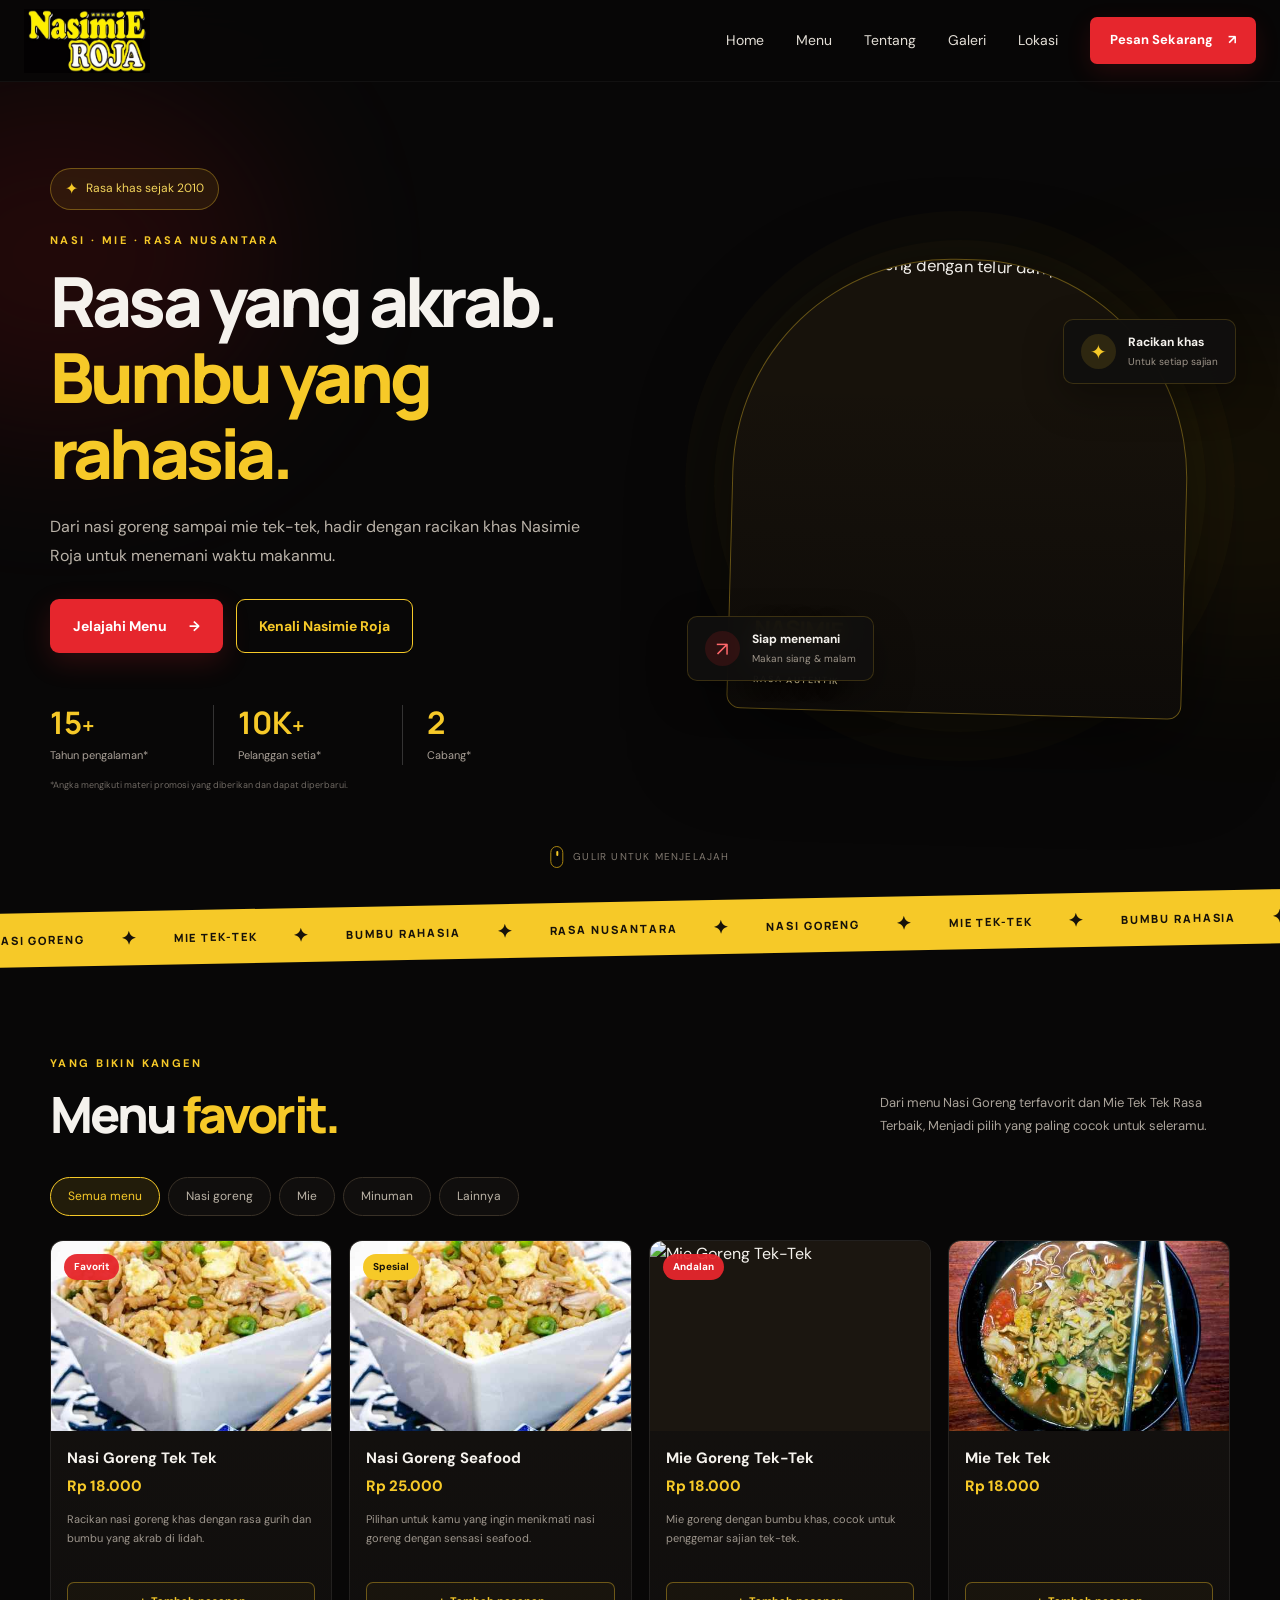
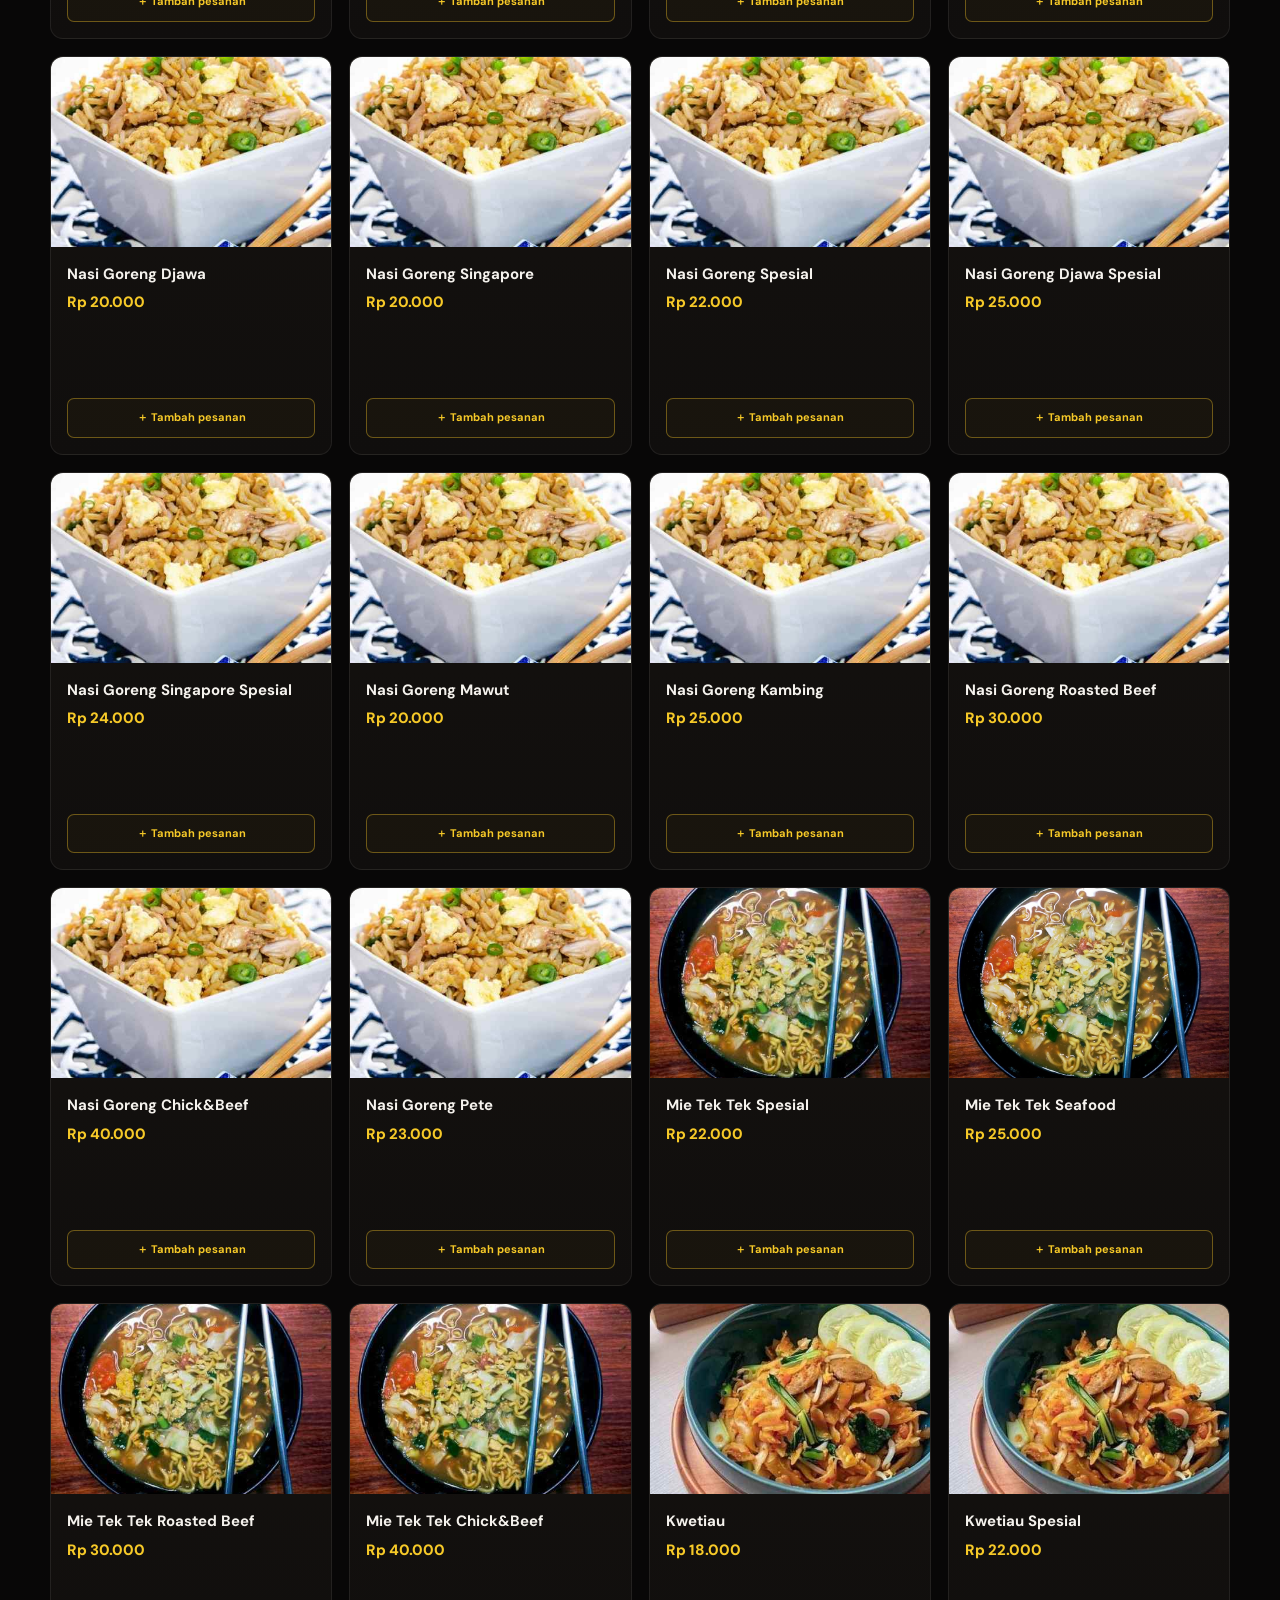
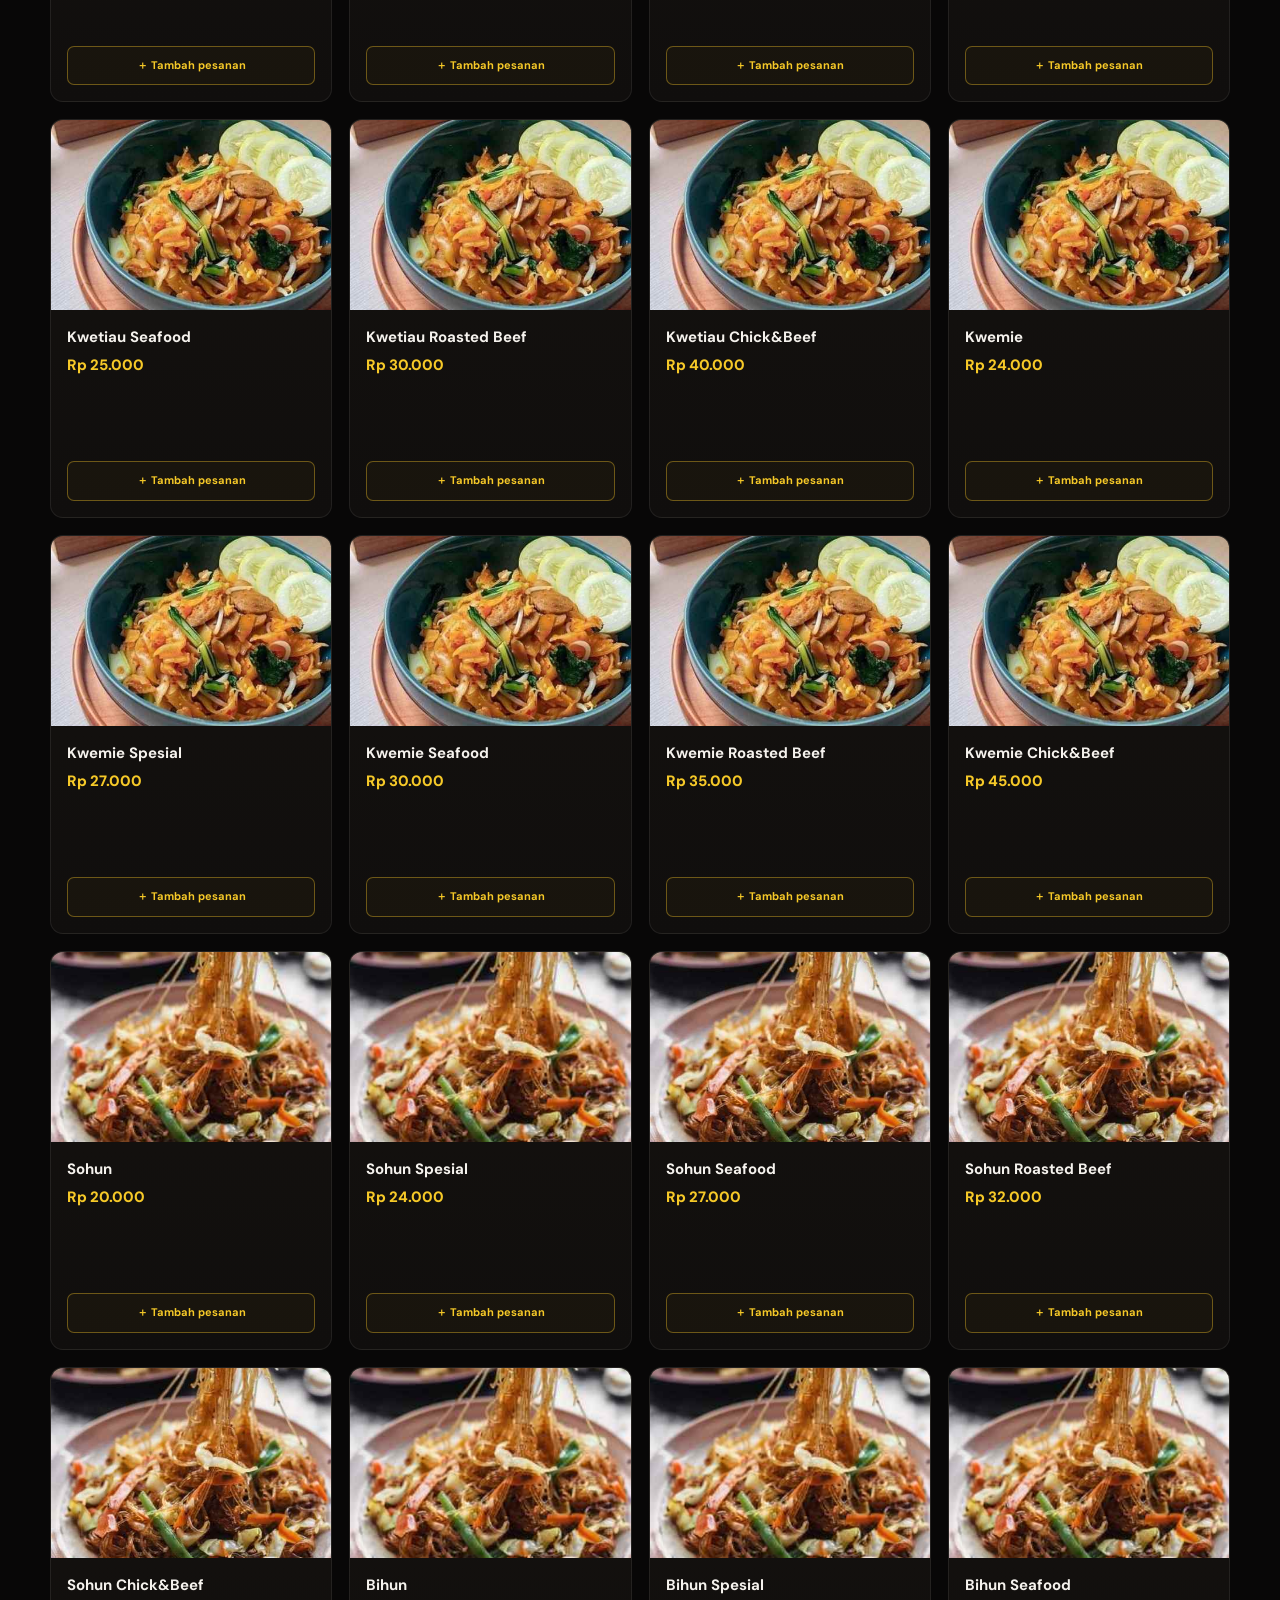
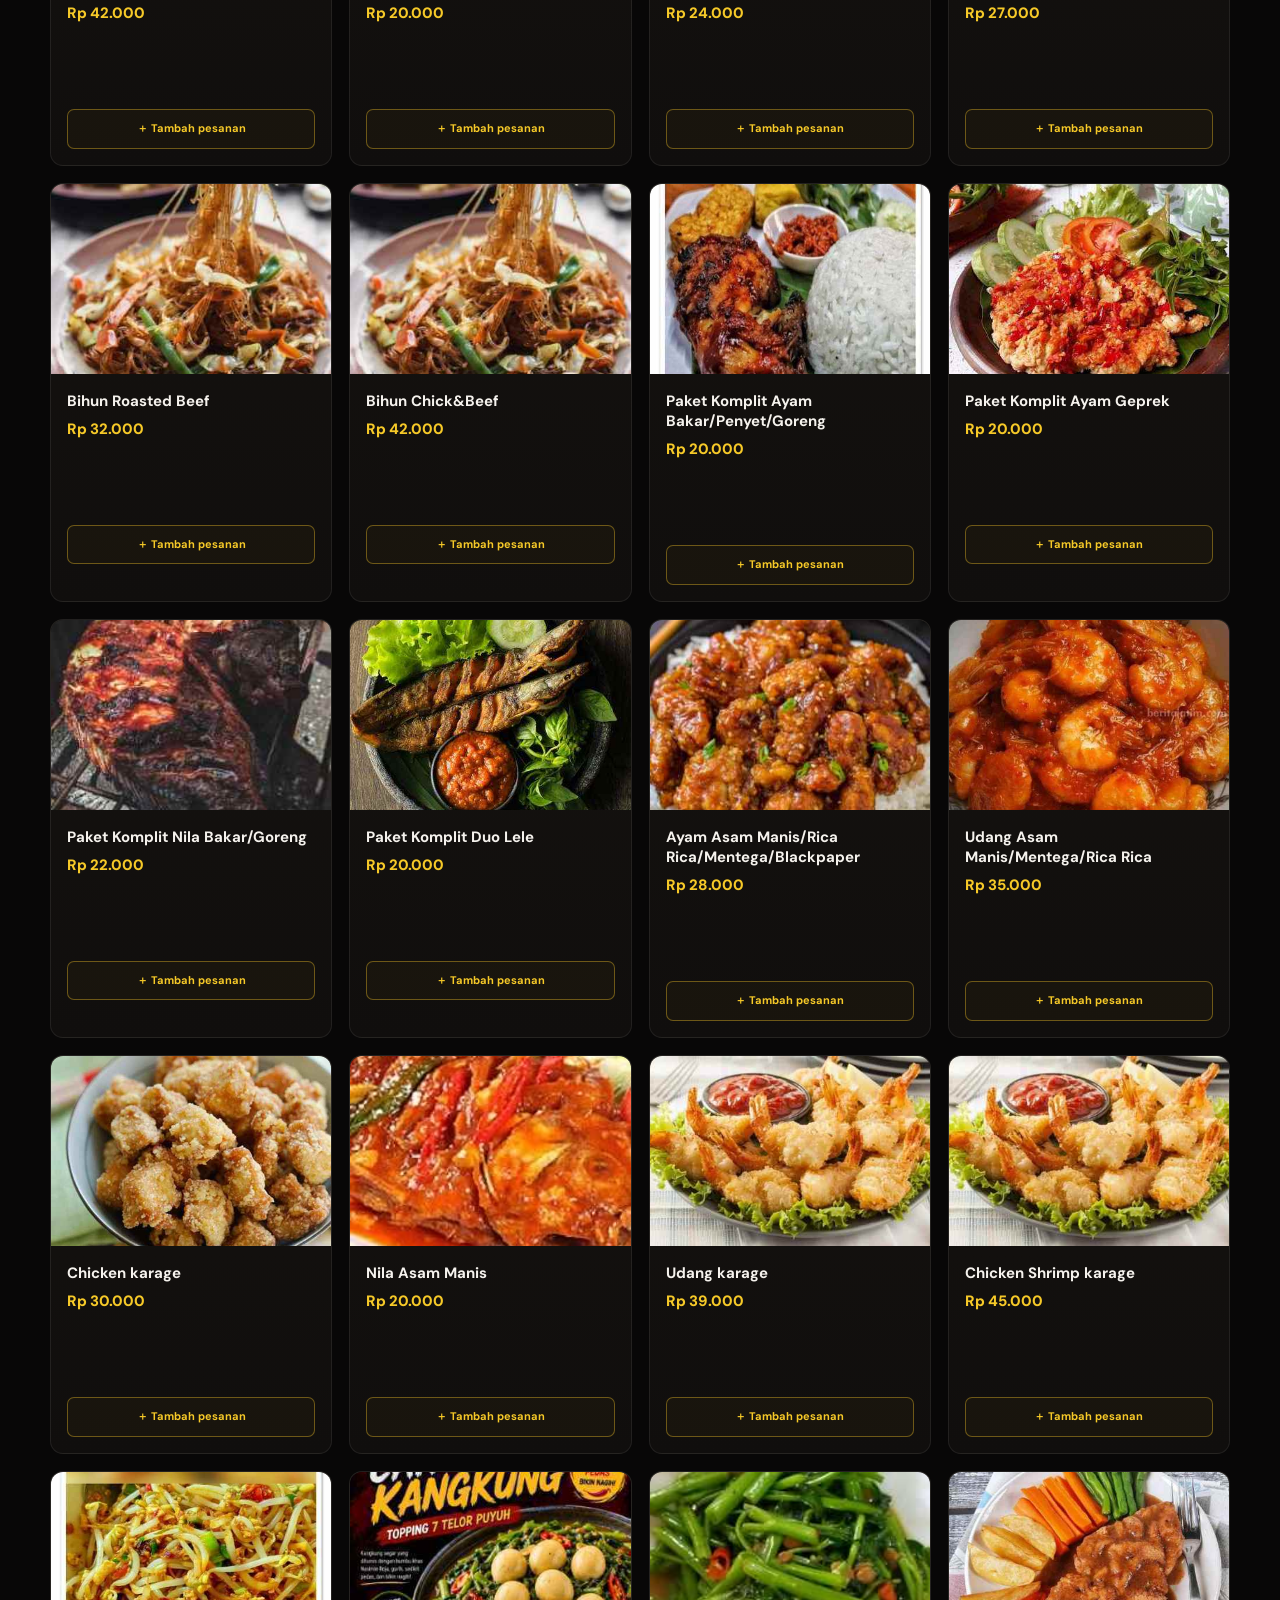
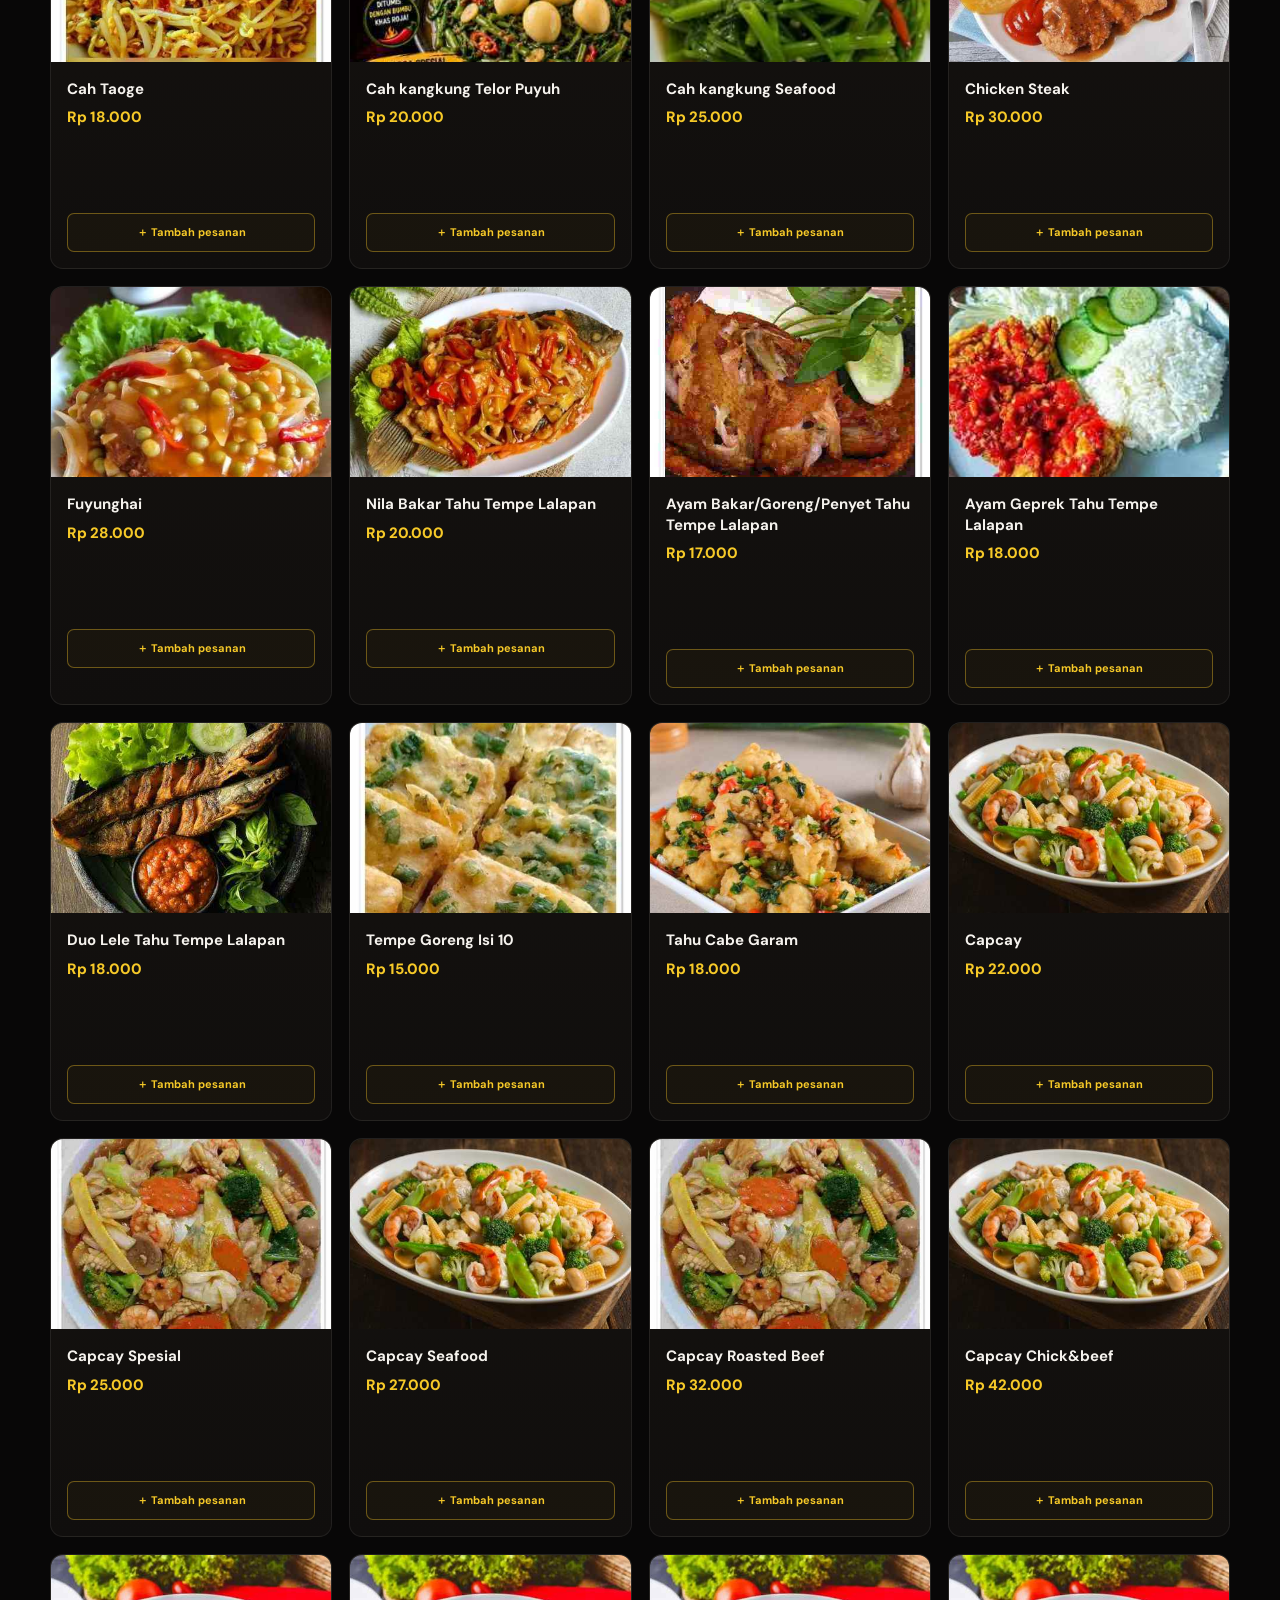
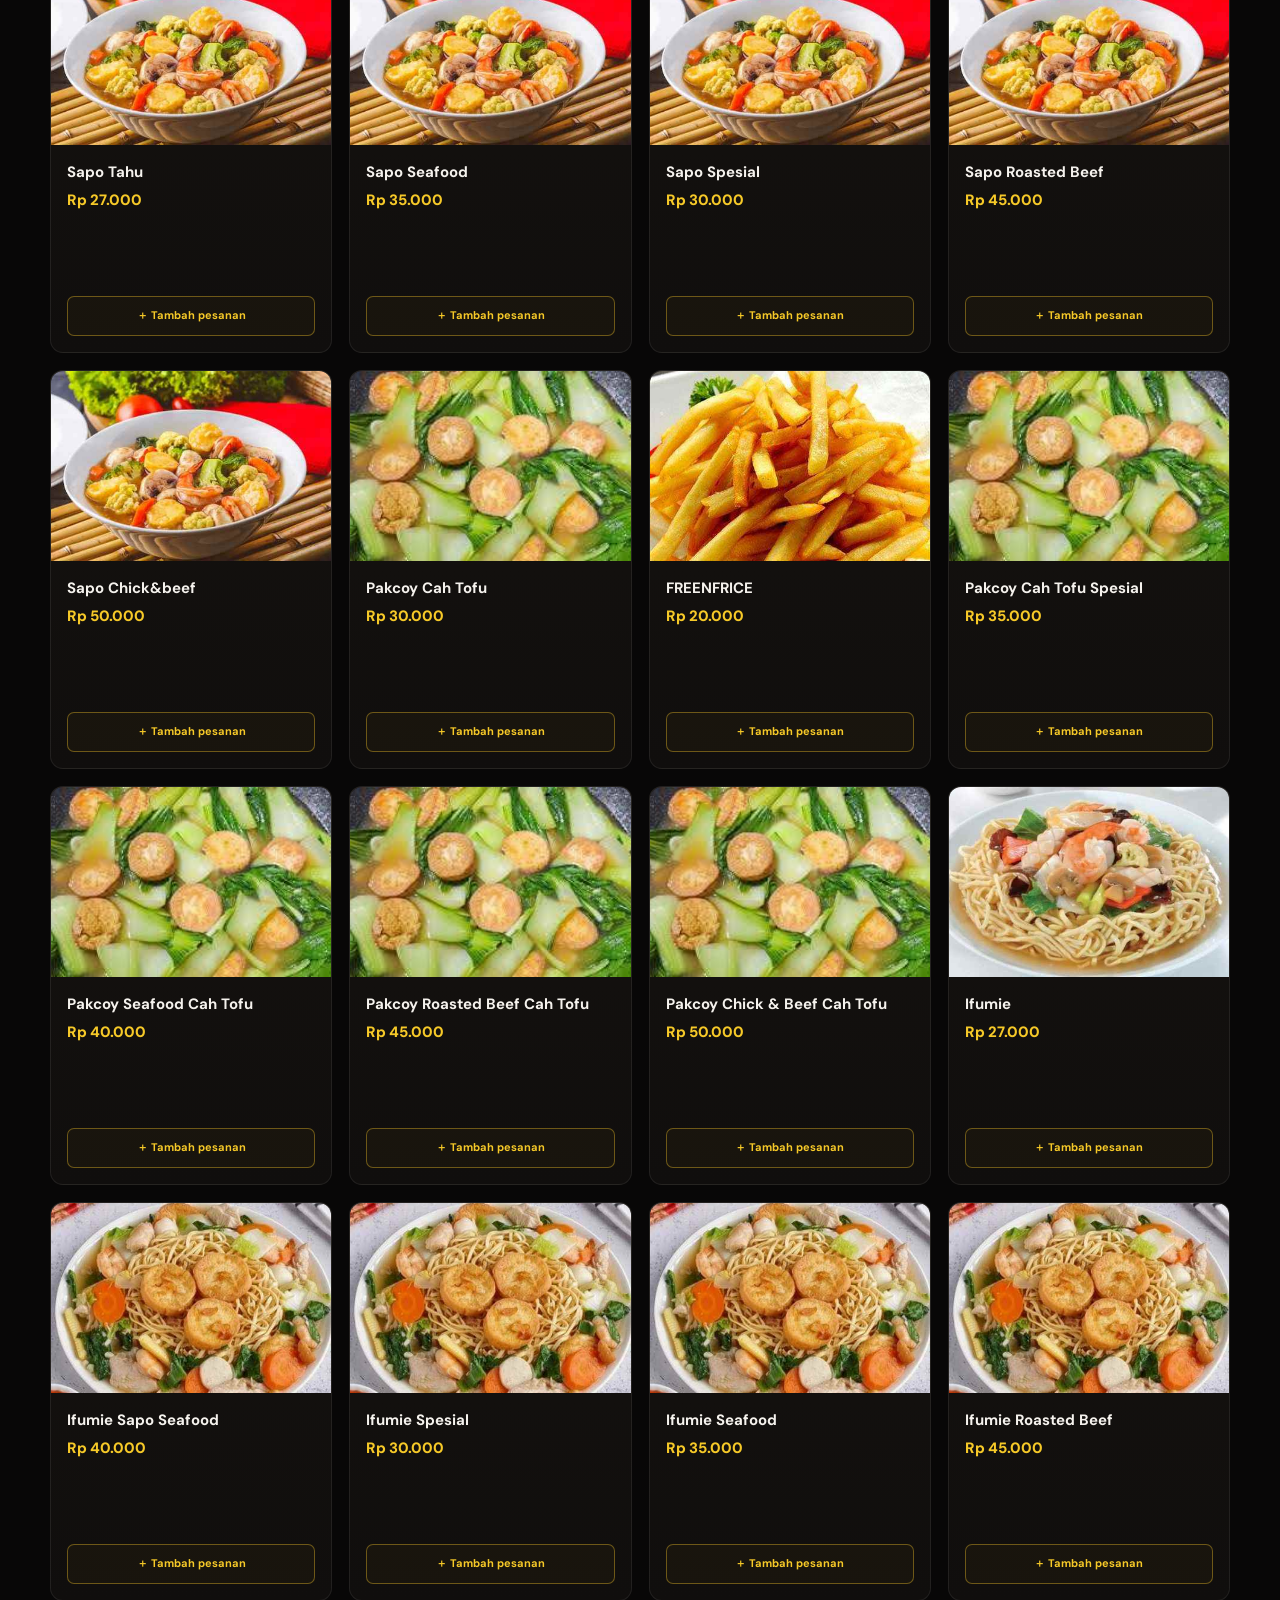
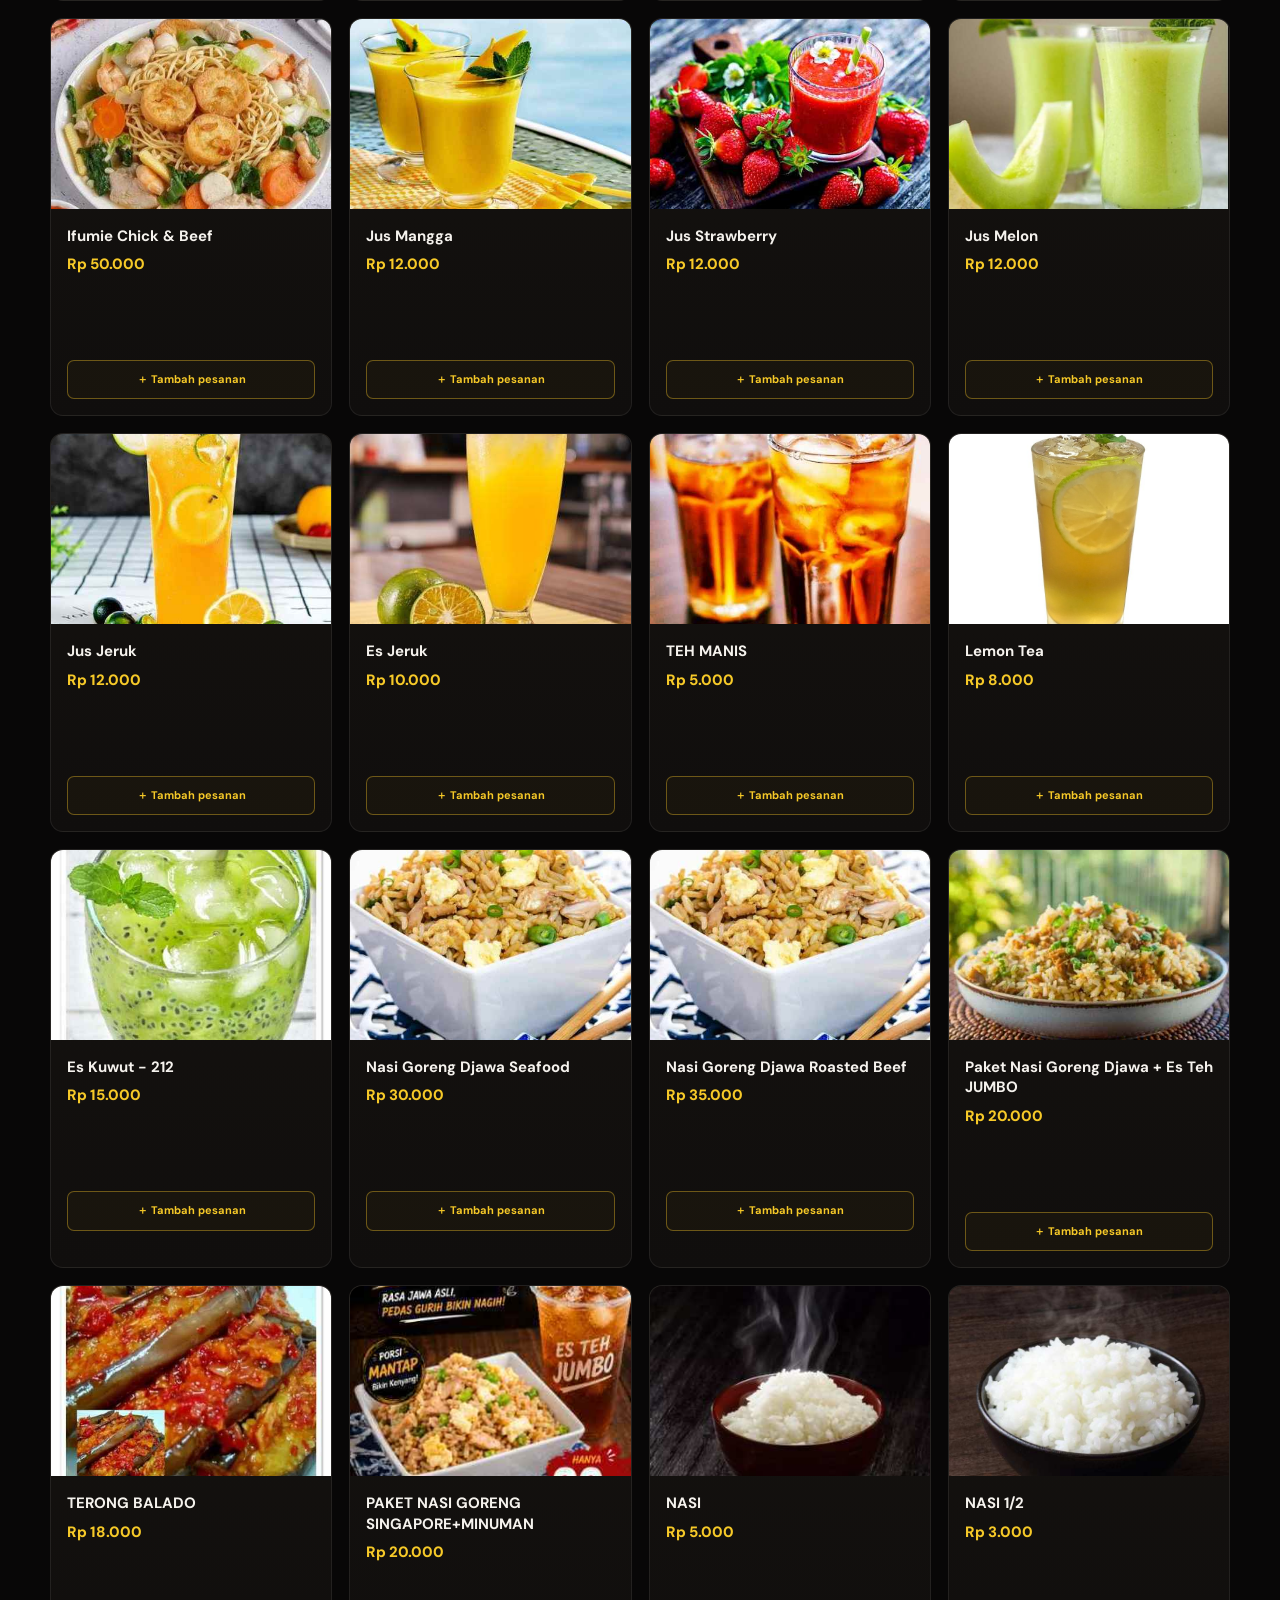
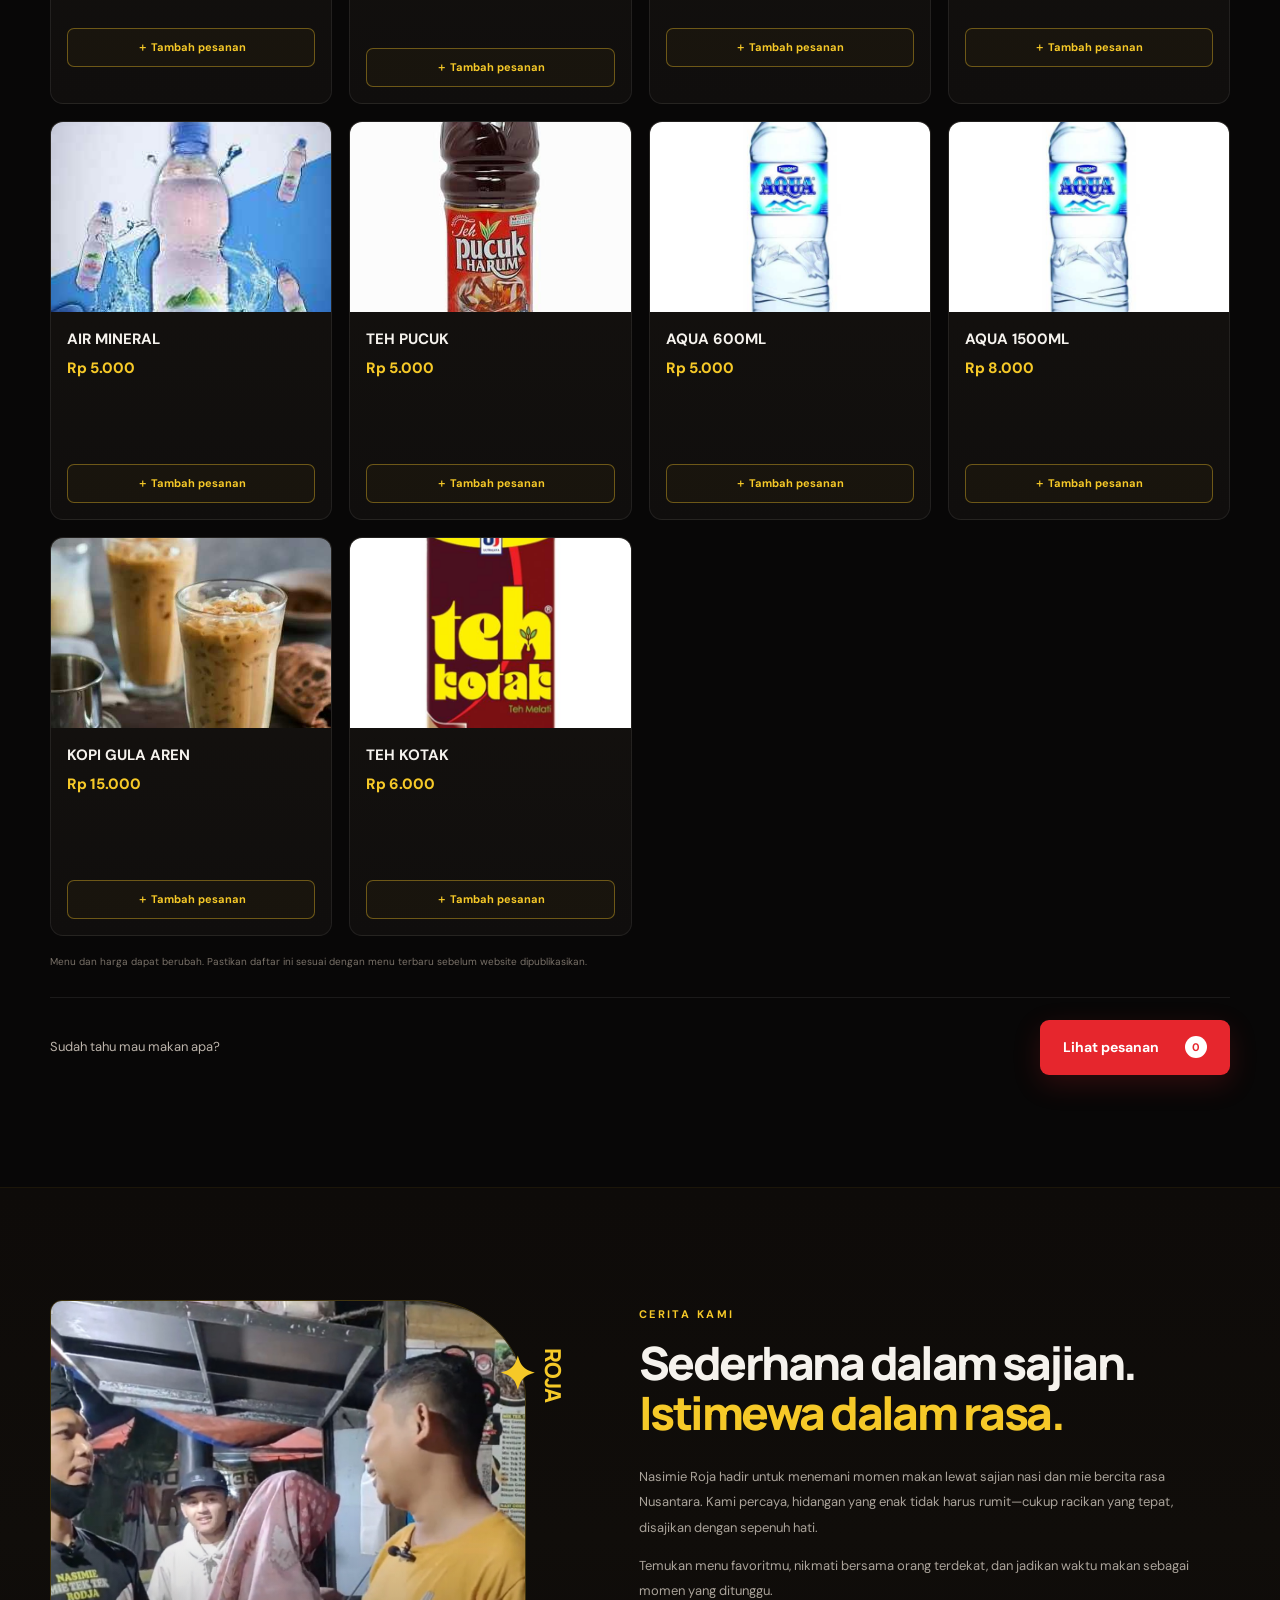
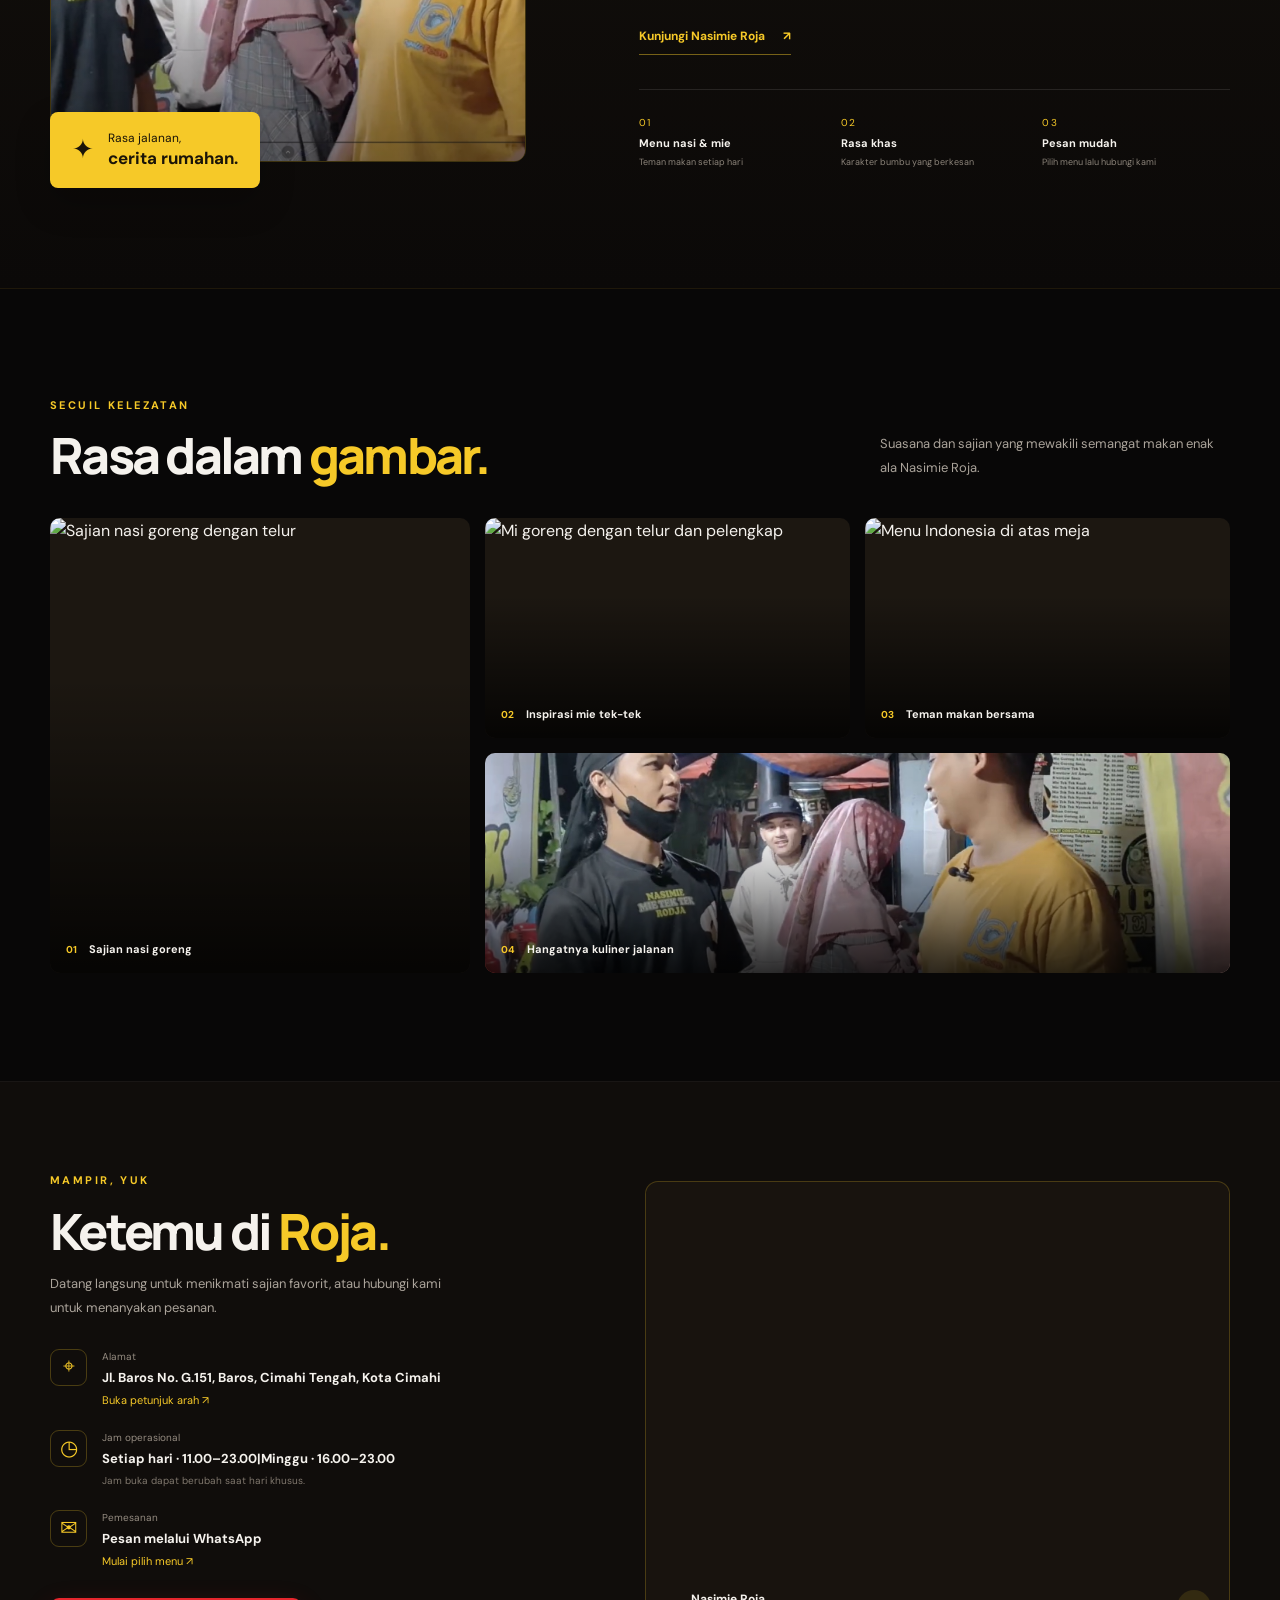
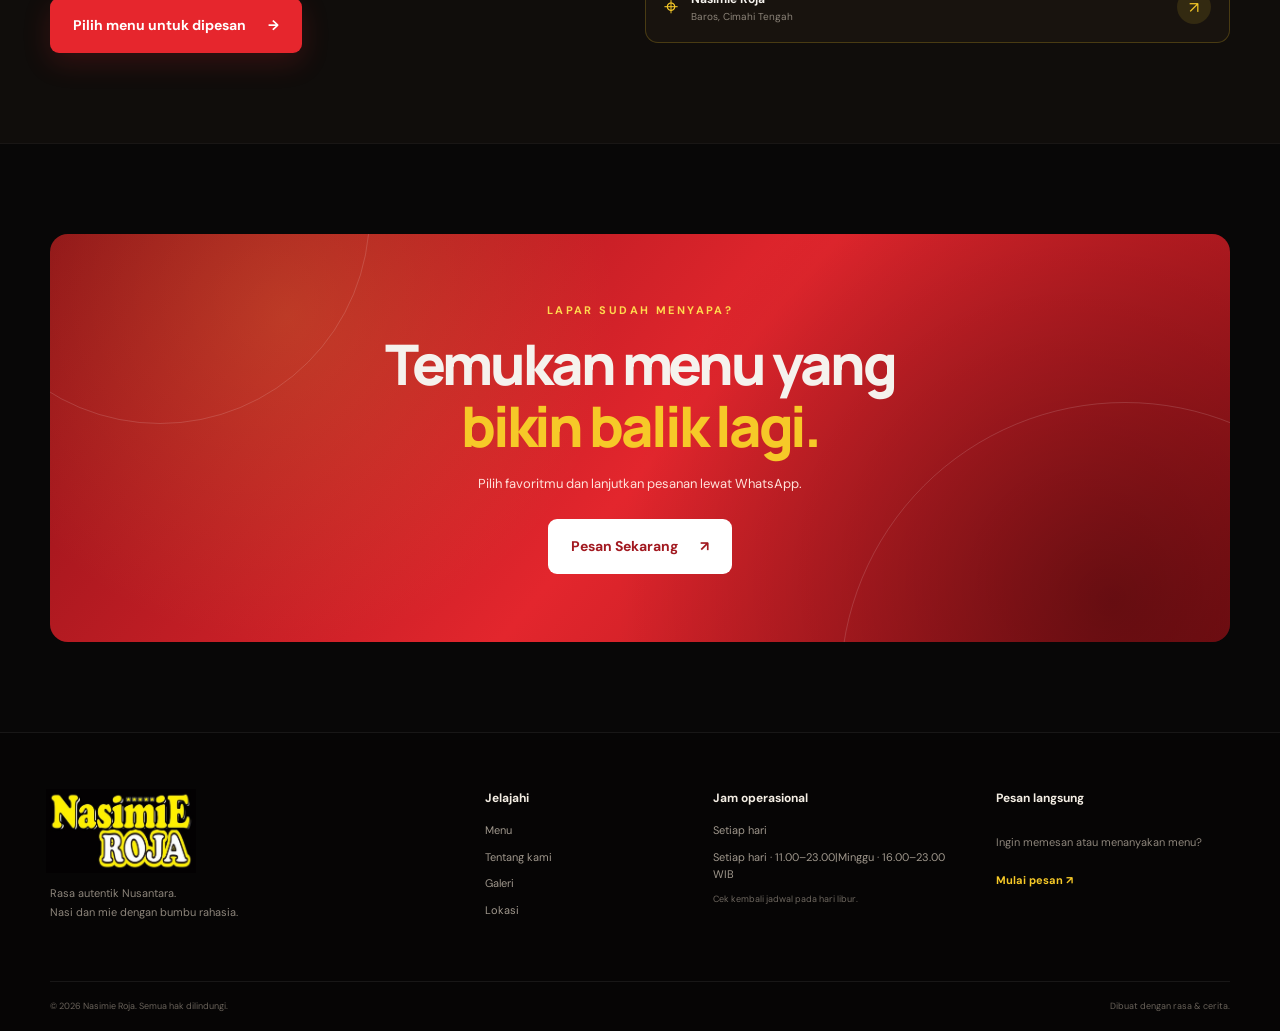
==== index.html @ c301b580 "Update index.html" ====
<!doctype html>
<html lang="id">
<head>
  <meta charset="utf-8">
  <meta name="viewport" content="width=device-width, initial-scale=1">
  <meta name="theme-color" content="#080707">
  <meta name="description" content="Nasimie Roja — nasi goreng dan mie dengan cita rasa khas Nusantara. Lihat menu dan pesan dengan mudah.">
  <title>Nasimie Roja — Rasa Nusantara, Bumbu Rahasia</title>
  <link rel="icon" type="image/svg+xml" href="assets/favicon.svg">
  <link rel="preconnect" href="https://images.unsplash.com">
  <link rel="preconnect" href="https://images.deliveryhero.io">
  <link rel="preconnect" href="https://www.umasanexperience.com">
  <link rel="stylesheet" href="styles.css">
</head>
<body>
  <div class="top-glow top-glow-red" aria-hidden="true"></div>
  <div class="top-glow top-glow-gold" aria-hidden="true"></div>

  <header class="site-header" id="top">
    <div class="nav-shell">
      <a class="brand" href="#top" aria-label="Nasimie Roja, halaman utama">
        <img src="assets/logo-nasimie-roja.jpg" alt="Logo Nasimie Roja" width="124" height="70">
      </a>
      <button class="nav-toggle" type="button" aria-expanded="false" aria-controls="main-nav" aria-label="Buka menu navigasi">
        <span></span><span></span><span></span>
      </button>
      <nav class="main-nav" id="main-nav" aria-label="Navigasi utama">
        <a href="#top">Home</a>
        <a href="#menu">Menu</a>
        <a href="#cerita">Tentang</a>
        <a href="#galeri">Galeri</a>
        <a href="#lokasi">Lokasi</a>
        <button class="nav-order" type="button" data-scroll-menu>Pesan Sekarang <span aria-hidden="true">↗</span></button>
      </nav>
    </div>
  </header>

  <main>
    <section class="hero section-wrap" aria-labelledby="hero-title">
      <div class="hero-content">
        <div class="since-pill"><span class="spark" aria-hidden="true">✦</span> Rasa khas sejak 2010</div>
        <p class="eyebrow">NASI · MIE · RASA NUSANTARA</p>
        <h1 id="hero-title">Rasa yang akrab.<br><span class="gold-text">Bumbu yang rahasia.</span></h1>
        <p class="hero-copy">Dari nasi goreng sampai mie tek-tek, hadir dengan racikan khas Nasimie Roja untuk menemani waktu makanmu.</p>
        <div class="hero-actions">
          <button class="button button-red" type="button" data-scroll-menu>Jelajahi Menu <span aria-hidden="true">→</span></button>
          <a class="button button-outline" href="#cerita">Kenali Nasimie Roja</a>
        </div>
        <div class="hero-stats" aria-label="Informasi Nasimie Roja">
          <div><strong>15<span>+</span></strong><small>Tahun pengalaman*</small></div>
          <div><strong>10K<span>+</span></strong><small>Pelanggan setia*</small></div>
          <div><strong>2</strong><small>Cabang*</small></div>
        </div>
        <p class="micro-note">*Angka mengikuti materi promosi yang diberikan dan dapat diperbarui.</p>
      </div>
      <div class="hero-visual" aria-label="Hidangan nasi goreng khas Indonesia">
        <div class="visual-halo"></div>
        <div class="hero-image-frame">
          <img src="https://www.umasanexperience.com/storage/images/1764889335.png" alt="Hidangan nasi goreng dengan telur dan pelengkap" fetchpriority="high">
          <div class="image-stamp"><span>NASIMIE</span><b>ROJA</b><small>Rasa autentik</small></div>
        </div>
        <div class="floating-note note-top"><span class="note-icon">✦</span><span><b>Racikan khas</b><small>Untuk setiap sajian</small></span></div>
        <div class="floating-note note-bottom"><span class="note-icon note-red">↗</span><span><b>Siap menemani</b><small>Makan siang & malam</small></span></div>
      </div>
      <a class="scroll-cue" href="#menu" aria-label="Gulir ke menu"><span></span> Gulir untuk menjelajah</a>
    </section>

    <section class="marquee-strip" aria-label="Tagline Nasimie Roja">
      <div class="marquee-track"><span>NASI GORENG</span><i>✦</i><span>MIE TEK-TEK</span><i>✦</i><span>BUMBU RAHASIA</span><i>✦</i><span>RASA NUSANTARA</span><i>✦</i><span>NASI GORENG</span><i>✦</i><span>MIE TEK-TEK</span><i>✦</i><span>BUMBU RAHASIA</span><i>✦</i></div>
    </section>

    <section class="menu-section section-wrap" id="menu" aria-labelledby="menu-title">
      <div class="section-heading">
        <div><p class="eyebrow">YANG BIKIN KANGEN</p><h2 id="menu-title">Menu <span class="gold-text">favorit.</span></h2></div>
        <p>Dari menu Nasi Goreng terfavorit dan Mie Tek Tek Rasa Terbaik, Menjadi pilih yang paling cocok untuk seleramu.</p>
      </div>
      <div class="menu-filters" role="group" aria-label="Filter kategori menu">
        <button class="filter-chip active" type="button" data-filter="all" aria-pressed="true">Semua menu</button>
        <button class="filter-chip" type="button" data-filter="nasi" aria-pressed="false">Nasi goreng</button>
        <button class="filter-chip" type="button" data-filter="mie" aria-pressed="false">Mie</button>
        <button class="filter-chip" type="button" data-filter="minuman" aria-pressed="false">Minuman</button>
        <button class="filter-chip" type="button" data-filter="lainnya" aria-pressed="false">Lainnya</button>
      </div>
      <div class="menu-grid" id="menu-grid" aria-live="polite">
        <p class="menu-disclaimer">Memuat daftar menu...</p>
      </div>
      <p class="menu-disclaimer">Menu dan harga dapat berubah. Pastikan daftar ini sesuai dengan menu terbaru sebelum website dipublikasikan.</p>
      <div class="menu-bottom-cta"><span>Sudah tahu mau makan apa?</span><button class="button button-red" type="button" data-open-cart>Lihat pesanan <span class="cart-count" id="cart-count">0</span></button></div>
    </section>

    <section class="story-section" id="cerita" aria-labelledby="story-title">
      <div class="story-inner section-wrap">
        <div class="story-art">
          <div class="story-photo"><img src="assets/suasana-nasimie-roja.jpg" alt="Suasana asli gerobak Nasimie Roja Cimahi bersama pembeli" loading="lazy"></div>
          <div class="story-label"><span class="label-star">✦</span><span>Rasa jalanan,<br><b>cerita rumahan.</b></span></div>
          <div class="story-deco">ROJA<br><span>✦</span></div>
        </div>
        <div class="story-copy"><p class="eyebrow">CERITA KAMI</p><h2 id="story-title">Sederhana dalam sajian.<br><span class="gold-text">Istimewa dalam rasa.</span></h2><p>Nasimie Roja hadir untuk menemani momen makan lewat sajian nasi dan mie bercita rasa Nusantara. Kami percaya, hidangan yang enak tidak harus rumit—cukup racikan yang tepat, disajikan dengan sepenuh hati.</p><p>Temukan menu favoritmu, nikmati bersama orang terdekat, dan jadikan waktu makan sebagai momen yang ditunggu.</p><a class="text-link" href="#lokasi">Kunjungi Nasimie Roja <span aria-hidden="true">↗</span></a>
          <div class="value-points"><div><span>01</span><b>Menu nasi & mie</b><small>Teman makan setiap hari</small></div><div><span>02</span><b>Rasa khas</b><small>Karakter bumbu yang berkesan</small></div><div><span>03</span><b>Pesan mudah</b><small>Pilih menu lalu hubungi kami</small></div></div>
        </div>
      </div>
    </section>

    <section class="gallery-section section-wrap" id="galeri" aria-labelledby="gallery-title">
      <div class="section-heading"><div><p class="eyebrow">SECUIL KELEZATAN</p><h2 id="gallery-title">Rasa dalam <span class="gold-text">gambar.</span></h2></div><p>Suasana dan sajian yang mewakili semangat makan enak ala Nasimie Roja.</p></div>
      <div class="gallery-grid">
        <figure class="gallery-item gallery-tall"><img src="https://www.umasanexperience.com/storage/images/1764889335.png" alt="Sajian nasi goreng dengan telur" loading="lazy"><figcaption><span>01</span> Sajian nasi goreng</figcaption></figure>
        <figure class="gallery-item"><img src="https://images.deliveryhero.io/image/hungerstation/restaurant/android_cover_photo/ef5ed55f8ac53aba7b4e3ad8552431ee.jpg" alt="Mi goreng dengan telur dan pelengkap" loading="lazy"><figcaption><span>02</span> Inspirasi mie tek-tek</figcaption></figure>
        <figure class="gallery-item"><img src="https://tcdn.mindtrip.ai/images/453051/dnm8qq.png" alt="Menu Indonesia di atas meja" loading="lazy"><figcaption><span>03</span> Teman makan bersama</figcaption></figure>
        <figure class="gallery-item gallery-wide"><img src="assets/suasana-nasimie-roja.jpg" alt="Suasana Nasimie Roja saat melayani pelanggan" loading="lazy"><figcaption><span>04</span> Hangatnya kuliner jalanan</figcaption></figure>
      </div>
    </section>

    <section class="location-section" id="lokasi" aria-labelledby="location-title">
      <div class="location-inner section-wrap">
        <div class="location-copy"><p class="eyebrow">MAMPIR, YUK</p><h2 id="location-title">Ketemu di <span class="gold-text">Roja.</span></h2><p>Datang langsung untuk menikmati sajian favorit, atau hubungi kami untuk menanyakan pesanan.</p>
          <div class="contact-list">
            <div class="contact-row"><span class="contact-icon">⌖</span><div><small>Alamat</small><b>Jl. Baros No. G.151, Baros, Cimahi Tengah, Kota Cimahi</b><a href="https://www.google.com/maps/search/?api=1&query=NASIMIE%20TEK%20TEK%20ROJA%20NASI%20GORENG%20NASIMIE%20ROJA%2C%20Jl.%20Baros%20No.%20G151%2C%20Baros%2C%20Cimahi%20Tengah%2C%20Kota%20Cimahi%2C%20Jawa%20Barat" target="_blank" rel="noopener">Buka petunjuk arah ↗</a></div></div>
            <div class="contact-row"><span class="contact-icon">◷</span><div><small>Jam operasional</small><b>Setiap hari · 11.00–23.00|Minggu · 16.00–23.00</b><span class="contact-muted">Jam buka dapat berubah saat hari khusus.</span></div></div>
            <div class="contact-row"><span class="contact-icon">✉</span><div><small>Pemesanan</small><b>Pesan melalui WhatsApp</b><a href="#menu" data-scroll-menu>Mulai pilih menu ↗</a></div></div>
          </div>
          <button class="button button-red" type="button" data-scroll-menu>Pilih menu untuk dipesan <span aria-hidden="true">→</span></button>
        </div>
        <div class="map-card"><iframe title="Peta lokasi Nasimie Roja di Cimahi Tengah" src="https://www.google.com/maps?q=NASIMIE%20TEK%20TEK%20ROJA%20NASI%20GORENG%20NASIMIE%20ROJA%2C%20Jl.%20Baros%20No.%20G151%2C%20Baros%2C%20Cimahi%20Tengah%2C%20Kota%20Cimahi%2C%20Jawa%20Barat&z=18&output=embed" loading="lazy" referrerpolicy="no-referrer-when-downgrade"></iframe><div class="map-caption"><span class="map-pin">⌖</span><div><b>Nasimie Roja</b><small>Baros, Cimahi Tengah</small></div><a href="https://www.google.com/maps/search/?api=1&query=NASIMIE%20TEK%20TEK%20ROJA%20NASI%20GORENG%20NASIMIE%20ROJA%2C%20Jl.%20Baros%20No.%20G151%2C%20Baros%2C%20Cimahi%20Tengah%2C%20Kota%20Cimahi%2C%20Jawa%20Barat" target="_blank" rel="noopener" aria-label="Buka lokasi di Google Maps">↗</a></div></div>
      </div>
    </section>

    <section class="final-cta section-wrap">
      <div class="cta-inner"><div class="cta-ring ring-one"></div><div class="cta-ring ring-two"></div><p class="eyebrow">LAPAR SUDAH MENYAPA?</p><h2>Temukan menu yang<br><span class="gold-text">bikin balik lagi.</span></h2><p>Pilih favoritmu dan lanjutkan pesanan lewat WhatsApp.</p><button class="button button-light" type="button" data-scroll-menu>Pesan Sekarang <span aria-hidden="true">↗</span></button></div>
    </section>
  </main>

  <footer class="site-footer">
    <div class="footer-main section-wrap"><div class="footer-brand"><img src="assets/logo-nasimie-roja.jpg" alt="Logo Nasimie Roja" loading="lazy"><p>Rasa autentik Nusantara.<br>Nasi dan mie dengan bumbu rahasia.</p></div><div class="footer-links"><b>Jelajahi</b><a href="#menu">Menu</a><a href="#cerita">Tentang kami</a><a href="#galeri">Galeri</a><a href="#lokasi">Lokasi</a></div><div class="footer-links"><b>Jam operasional</b><span>Setiap hari</span><span>Setiap hari · 11.00–23.00|Minggu · 16.00–23.00 WIB</span><span class="footer-small">Cek kembali jadwal pada hari libur.</span></div><div class="footer-links"><b>Pesan langsung</b><p>Ingin memesan atau menanyakan menu?</p><button class="footer-order" type="button" data-scroll-menu>Mulai pesan ↗</button></div></div>
    <div class="footer-bottom section-wrap"><span>© <span id="year"></span> Nasimie Roja. Semua hak dilindungi.</span><span>Dibuat dengan rasa & cerita.</span></div>
  </footer>

  <div class="cart-backdrop" id="cart-backdrop" hidden></div>
  <aside class="cart-drawer" id="cart-drawer" role="dialog" aria-modal="true" aria-labelledby="cart-title" aria-hidden="true">
    <div class="cart-head"><div><p class="eyebrow">PESANAN KAMU</p><h2 id="cart-title">Keranjang <span class="gold-text">menu.</span></h2></div><button class="icon-button" type="button" id="cart-close" aria-label="Tutup keranjang">×</button></div>
    <div class="cart-items" id="cart-items"><div class="empty-cart"><span>＋</span><b>Belum ada menu</b><p>Tambahkan menu favoritmu dari daftar menu.</p></div></div>
    <div class="cart-footer"><div class="cart-total-row"><span>Subtotal</span><strong id="cart-subtotal">Rp0</strong></div>
      <label class="form-label" for="customer-name">Nama pemesan <span aria-hidden="true">*</span></label><input class="checkout-input" id="customer-name" type="text" autocomplete="name" maxlength="80" placeholder="Masukkan nama pemesan" required>
      <label class="form-label checkout-label-spaced" for="customer-phone">Nomor telepon / WhatsApp <span aria-hidden="true">*</span></label><input class="checkout-input" id="customer-phone" type="tel" inputmode="tel" autocomplete="tel" maxlength="20" placeholder="Contoh: 081234567890" required>
      <label class="form-label checkout-label-spaced" for="customer-note">Catatan pesanan (opsional)</label><textarea id="customer-note" rows="2" placeholder="Contoh: tidak pedas, tanpa bawang..."></textarea>
      <button class="button button-red checkout-button" type="button" id="checkout-button">Lanjutkan via WhatsApp <span aria-hidden="true">↗</span></button><p class="checkout-help">Nama dan nomor telepon akan dicantumkan otomatis pada pesan WhatsApp.</p></div>
  </aside>
  <button class="mobile-cart-bar" id="mobile-cart-bar" type="button" data-open-cart aria-label="Buka keranjang pesanan" hidden>
    <span class="mobile-cart-icon" aria-hidden="true">🛒</span>
    <span class="mobile-cart-copy"><strong>Lihat pesanan</strong><small id="mobile-cart-summary">0 menu</small></span>
    <strong class="mobile-cart-total" id="mobile-cart-total">Rp0</strong>
    <span class="mobile-cart-arrow" aria-hidden="true">→</span>
  </button>
  <div class="toast" id="toast" role="status" aria-live="polite" aria-label="Notifikasi pesanan" tabindex="0"></div>

  <script src="script.js?v=20261101-2"></script>
</body>
</html>
---- styles.css ----
@import url('https://fonts.googleapis.com/css2?family=DM+Sans:wght@400;500;600;700&family=Manrope:wght@400;500;600;700;800&display=swap');
:root{--bg:#080707;--panel:#11100f;--panel-2:#171411;--text:#f5f2ed;--muted:#aaa39a;--gold:#f6c928;--gold-soft:#a88410;--red:#e6262d;--red-dark:#a91820;--line:rgba(246,201,40,.17);--max:1180px;--ease:cubic-bezier(.2,.75,.25,1)}
*{box-sizing:border-box}html{scroll-behavior:smooth;scroll-padding-top:95px}body{margin:0;background:var(--bg);color:var(--text);font-family:'DM Sans',Arial,sans-serif;line-height:1.6;overflow-x:hidden}body.cart-open{overflow:hidden}img{max-width:100%;display:block}a{color:inherit;text-decoration:none}button,input,textarea{font:inherit}button{cursor:pointer}button:focus-visible,a:focus-visible,textarea:focus-visible{outline:2px solid var(--gold);outline-offset:3px}.section-wrap{width:min(var(--max),calc(100% - 48px));margin-inline:auto}.top-glow{position:absolute;pointer-events:none;z-index:0;filter:blur(80px);opacity:.2;border-radius:50%}.top-glow-red{top:80px;left:-160px;width:440px;height:350px;background:#891216}.top-glow-gold{top:300px;right:-190px;width:450px;height:350px;background:#735400;opacity:.12}.site-header{height:82px;position:sticky;top:0;z-index:50;border-bottom:1px solid rgba(255,255,255,.045);background:rgba(8,7,7,.9);backdrop-filter:blur(18px)}.nav-shell{height:100%;width:min(1500px,calc(100% - 48px));margin:auto;display:flex;justify-content:space-between;align-items:center}.brand{display:flex;align-items:center;width:132px;height:64px;overflow:hidden}.brand img{width:126px;height:70px;object-fit:contain}.main-nav{display:flex;align-items:center;gap:32px;font-size:14px;color:#e3ded6}.main-nav>a{transition:color .2s}.main-nav>a:hover{color:var(--gold)}.nav-order{border:0;background:var(--red);color:#fff;padding:13px 20px;border-radius:7px;font-size:13px;font-weight:700;box-shadow:0 8px 24px rgba(230,38,45,.14);transition:transform .2s,background .2s}.nav-order:hover,.button-red:hover{background:#f23339;transform:translateY(-2px)}.nav-order span{margin-left:12px}.nav-toggle{display:none;background:transparent;border:1px solid var(--line);border-radius:8px;width:44px;height:44px;padding:10px}.nav-toggle span{display:block;height:2px;background:var(--gold);margin:5px 0;border-radius:2px}
.hero{min-height:690px;padding-top:86px;padding-bottom:88px;display:grid;grid-template-columns:1.05fr .95fr;gap:42px;align-items:center;position:relative}.hero-content{position:relative;z-index:2;padding-bottom:12px}.since-pill{display:inline-flex;align-items:center;gap:8px;color:#f3d45b;background:rgba(246,201,40,.08);border:1px solid rgba(246,201,40,.35);border-radius:100px;padding:7px 14px;font-size:12px;margin-bottom:22px}.spark{color:var(--gold);font-size:16px}.eyebrow{font-size:11px;letter-spacing:.22em;color:var(--gold);font-weight:700;margin:0 0 14px;text-transform:uppercase}.hero h1,.section-heading h2,.story-copy h2,.location-copy h2,.cta-inner h2{font-family:Manrope,'DM Sans',sans-serif;font-weight:800;letter-spacing:-.055em;line-height:1.1;margin:0}.hero h1{font-size:clamp(42px,5.4vw,70px);max-width:680px}.gold-text{color:var(--gold)}.hero-copy{font-size:16px;color:#b9b2a8;max-width:530px;margin:22px 0 28px;line-height:1.8}.hero-actions{display:flex;align-items:center;gap:13px;flex-wrap:wrap}.button{display:inline-flex;align-items:center;justify-content:center;gap:22px;border-radius:9px;padding:15px 22px;font-weight:700;font-size:14px;min-height:50px;border:1px solid transparent;transition:transform .2s var(--ease),background .2s,color .2s}.button-red{background:var(--red);color:white;box-shadow:0 9px 28px rgba(230,38,45,.18)}.button-outline{background:transparent;border-color:var(--gold);color:var(--gold)}.button-outline:hover{background:rgba(246,201,40,.1);transform:translateY(-2px)}.hero-stats{display:flex;gap:0;margin-top:52px;max-width:540px}.hero-stats>div{display:flex;flex:1;flex-direction:column;align-items:flex-start;padding:0 24px;border-right:1px solid rgba(255,255,255,.18)}.hero-stats>div:first-child{padding-left:0}.hero-stats>div:last-child{border:0}.hero-stats strong{font-family:Manrope,sans-serif;color:var(--gold);font-size:31px;line-height:1.1}.hero-stats strong span{font-size:22px}.hero-stats small{font-size:11px;color:#aaa198;margin-top:8px}.micro-note{margin:13px 0 0;color:#6f6963;font-size:9px}.hero-visual{min-height:470px;position:relative;display:flex;justify-content:center;align-items:center}.visual-halo{position:absolute;width:min(40vw,440px);height:min(40vw,440px);border:1px solid rgba(246,201,40,.24);border-radius:50%;box-shadow:0 0 0 26px rgba(246,201,40,.025),0 0 0 55px rgba(246,201,40,.02)}.hero-image-frame{position:relative;width:min(100%,455px);height:455px;border-radius:48% 48% 14px 14px;overflow:hidden;border:1px solid rgba(246,201,40,.35);box-shadow:0 24px 90px rgba(0,0,0,.55);transform:rotate(1.5deg);background:#17120b}.hero-image-frame:after{content:"";position:absolute;inset:0;background:linear-gradient(180deg,rgba(8,7,7,.02) 30%,rgba(8,7,7,.6) 100%)}.hero-image-frame>img{width:100%;height:100%;object-fit:cover;transform:scale(1.03)}.image-stamp{position:absolute;z-index:2;bottom:25px;left:25px;display:flex;flex-direction:column;font-family:Manrope,sans-serif;font-size:23px;font-weight:800;letter-spacing:-.04em;line-height:.94;color:var(--gold);text-shadow:0 3px 18px #000}.image-stamp b{color:white;font-size:26px}.image-stamp small{font-family:'DM Sans',sans-serif;font-size:9px;letter-spacing:.18em;text-transform:uppercase;margin-top:11px;font-weight:500;color:#e6d7a3}.floating-note{position:absolute;z-index:3;display:flex;align-items:center;gap:12px;padding:13px 17px;border:1px solid rgba(246,201,40,.18);background:rgba(17,16,15,.93);box-shadow:0 15px 40px rgba(0,0,0,.32);border-radius:10px;backdrop-filter:blur(12px)}.note-top{top:68px;right:-6px}.note-bottom{bottom:40px;left:-2px}.note-icon{display:grid;place-items:center;width:35px;height:35px;border-radius:50%;background:rgba(246,201,40,.13);color:var(--gold);font-size:20px}.note-red{background:rgba(230,38,45,.14);color:#ff686c}.floating-note b,.floating-note small{display:block}.floating-note b{font-size:12px}.floating-note small{color:#9e9589;font-size:10px;margin-top:2px}.scroll-cue{position:absolute;left:50%;bottom:24px;transform:translateX(-50%);display:flex;align-items:center;gap:10px;color:#817970;font-size:10px;letter-spacing:.12em;text-transform:uppercase}.scroll-cue span{width:13px;height:22px;border:1px solid var(--gold-soft);border-radius:100px;position:relative}.scroll-cue span:after{content:"";position:absolute;top:4px;left:5px;width:2px;height:5px;background:var(--gold);border-radius:2px;animation:scroll 1.7s infinite}@keyframes scroll{0%,100%{transform:translateY(0);opacity:1}80%{transform:translateY(7px);opacity:0}}
.marquee-strip{overflow:hidden;background:var(--gold);color:#17120a;transform:rotate(-1.1deg) scale(1.02);padding:12px 0;margin:10px 0 100px}.marquee-track{display:flex;align-items:center;justify-content:space-around;gap:28px;white-space:nowrap;font-family:Manrope,sans-serif;font-weight:800;letter-spacing:.16em;font-size:11px}.marquee-track i{font-style:normal;font-size:18px}
.menu-section{padding-bottom:112px}.section-heading{display:flex;justify-content:space-between;gap:35px;align-items:flex-end;margin-bottom:35px}.section-heading h2,.story-copy h2,.location-copy h2{font-size:clamp(34px,4vw,50px)}.section-heading>p{max-width:350px;color:var(--muted);font-size:13px;margin:0 0 4px;line-height:1.8}.menu-filters{display:flex;gap:8px;flex-wrap:wrap;margin-bottom:24px}.filter-chip{border:1px solid #393127;border-radius:100px;padding:9px 17px;color:#bbb3a6;background:#100e0d;font-size:12px;transition:all .2s}.filter-chip:hover,.filter-chip.active{border-color:var(--gold);background:rgba(246,201,40,.11);color:var(--gold)}.menu-grid{display:grid;grid-template-columns:repeat(4,minmax(0,1fr));gap:17px}.menu-card{overflow:hidden;border-radius:13px;background:linear-gradient(180deg,#15120f,#100e0d);border:1px solid rgba(255,255,255,.075);transition:transform .25s,border-color .25s;min-width:0}.menu-card:hover{transform:translateY(-5px);border-color:rgba(246,201,40,.4)}.menu-card[hidden]{display:none}.menu-photo{height:190px;position:relative;overflow:hidden;background:#1b1610}.menu-photo img{width:100%;height:100%;object-fit:cover;transition:transform .55s var(--ease)}.menu-card:hover .menu-photo img{transform:scale(1.06)}.menu-badge{position:absolute;top:13px;left:13px;border-radius:100px;background:rgba(230,38,45,.95);color:white;font-size:10px;font-weight:700;padding:5px 10px}.badge-gold{background:var(--gold);color:#17120a}.menu-card-content{padding:17px 16px 16px}.menu-card-title{display:flex;flex-direction:column;gap:6px}.menu-card-title h3{font-size:15px;line-height:1.35;margin:0;font-weight:700}.price{color:var(--gold);font-weight:800;font-size:15px}.menu-card-content p{font-size:11px;line-height:1.7;color:#9e968d;min-height:57px;margin:12px 0 15px}.add-button{width:100%;padding:10px 8px;border-radius:7px;border:1px solid rgba(246,201,40,.38);color:var(--gold);background:rgba(246,201,40,.035);font-size:11px;font-weight:700;transition:background .2s}.add-button:hover{background:rgba(246,201,40,.12)}.drink-photo{display:grid;place-items:center;background:radial-gradient(circle at 50% 45%,#a34f12,#452009 42%,#1e1109 75%)}.drink-art{display:flex;flex-direction:column;align-items:center;justify-content:center;gap:12px;width:145px;height:145px;border:1px solid rgba(246,201,40,.4);border-radius:50%;background:linear-gradient(145deg,rgba(246,201,40,.08),rgba(0,0,0,.5));box-shadow:0 12px 45px rgba(0,0,0,.25)}.drink-art span{font-size:46px;filter:drop-shadow(0 6px 7px rgba(0,0,0,.5))}.drink-art b{font-family:Manrope,sans-serif;letter-spacing:.2em;color:var(--gold);font-size:15px}.menu-disclaimer{font-size:10px;color:#797168;margin-top:18px}.menu-bottom-cta{border-top:1px solid rgba(255,255,255,.08);margin-top:27px;padding-top:22px;display:flex;align-items:center;justify-content:space-between;color:#bbb3aa;font-size:13px}.cart-count{display:inline-grid;place-items:center;min-width:22px;height:22px;padding:0 6px;border-radius:100px;background:#fff;color:var(--red);font-size:11px;margin-left:4px}
.story-section{padding:100px 0;background:linear-gradient(180deg,#0e0b09,#100d0a 50%,#0b0908);border-top:1px solid rgba(246,201,40,.07);border-bottom:1px solid rgba(246,201,40,.07)}.story-inner{display:grid;grid-template-columns:.93fr 1.07fr;gap:75px;align-items:center}.story-art{position:relative;min-height:500px}.story-photo{position:absolute;inset:12px 38px 26px 0;overflow:hidden;border-radius:12px 100px 12px 12px;border:1px solid rgba(246,201,40,.22)}.story-photo:after{content:"";position:absolute;inset:0;background:linear-gradient(180deg,transparent 45%,rgba(5,4,4,.45))}.story-photo img{width:100%;height:100%;object-fit:cover}.story-label{position:absolute;z-index:2;bottom:0;left:0;display:flex;align-items:center;gap:14px;background:var(--gold);color:#1a1408;padding:18px 22px;border-radius:8px;font-size:12px;line-height:1.35;box-shadow:0 15px 35px rgba(0,0,0,.22)}.story-label b{font-size:17px}.label-star{font-size:26px}.story-deco{position:absolute;right:0;top:60px;color:var(--gold);font-family:Manrope,sans-serif;font-weight:800;font-size:22px;line-height:1.03;letter-spacing:-.05em;writing-mode:vertical-rl}.story-deco span{font-size:45px}.story-copy h2{font-size:clamp(32px,3.6vw,46px);margin-bottom:25px}.story-copy>p:not(.eyebrow){color:#aaa39a;font-size:13px;line-height:1.95;max-width:560px}.text-link{display:inline-flex;gap:18px;color:var(--gold);font-size:12px;font-weight:700;margin-top:10px;border-bottom:1px solid rgba(246,201,40,.45);padding-bottom:8px}.value-points{display:grid;grid-template-columns:repeat(3,minmax(0,1fr));gap:14px;margin-top:34px;padding-top:25px;border-top:1px solid rgba(255,255,255,.1)}.value-points div{display:flex;flex-direction:column;gap:4px}.value-points span{font-size:10px;color:var(--gold);letter-spacing:.15em}.value-points b{font-size:11px}.value-points small{font-size:9px;color:#8c847a;line-height:1.4}
.gallery-section{padding:108px 0}.gallery-grid{display:grid;grid-template-columns:1.15fr 1fr 1fr;grid-template-rows:220px 220px;gap:15px}.gallery-item{position:relative;margin:0;min-width:0;overflow:hidden;border-radius:10px;background:#1c1711}.gallery-item img{width:100%;height:100%;object-fit:cover;transition:transform .55s var(--ease);filter:saturate(.86)}.gallery-item:hover img{transform:scale(1.06);filter:saturate(1.05)}.gallery-item:after{content:"";position:absolute;inset:35% 0 0;background:linear-gradient(transparent,rgba(0,0,0,.8))}.gallery-item figcaption{position:absolute;z-index:2;bottom:15px;left:16px;font-size:11px;font-weight:700}.gallery-item figcaption span{color:var(--gold);margin-right:9px;font-size:10px}.gallery-tall{grid-row:span 2}.gallery-wide{grid-column:2 / span 2}.gallery-wide img{object-position:center 55%}
.location-section{padding:90px 0;background:#100d0b;border-block:1px solid rgba(255,255,255,.04)}.location-inner{display:grid;grid-template-columns:.95fr 1.05fr;gap:65px;align-items:center}.location-copy>p:not(.eyebrow){color:var(--muted);font-size:13px;max-width:410px;line-height:1.85}.contact-list{display:flex;flex-direction:column;gap:21px;margin:29px 0 28px}.contact-row{display:flex;gap:15px;align-items:flex-start}.contact-icon{width:37px;height:37px;display:grid;place-items:center;border:1px solid rgba(246,201,40,.25);border-radius:9px;color:var(--gold);font-size:21px;flex-shrink:0}.contact-row>div{display:flex;flex-direction:column;gap:3px}.contact-row small{font-size:10px;color:#948b80}.contact-row b{font-size:13px}.contact-row a{font-size:11px;color:var(--gold);width:max-content}.contact-muted{font-size:10px;color:#7f776d}.map-card{overflow:hidden;border-radius:13px;border:1px solid rgba(246,201,40,.22);background:#18130e}.map-card iframe{width:100%;height:390px;border:0;display:block;filter:grayscale(.7) invert(.88) contrast(.85) hue-rotate(160deg)}.map-caption{display:flex;align-items:center;gap:13px;padding:15px 18px}.map-pin{color:var(--gold);font-size:25px}.map-caption>div{display:flex;flex-direction:column;flex:1}.map-caption b{font-size:12px}.map-caption small{font-size:10px;color:#8b8378}.map-caption>a{display:grid;place-items:center;border-radius:50%;width:34px;height:34px;background:rgba(246,201,40,.12);color:var(--gold)}
.final-cta{padding-top:90px;padding-bottom:90px}.cta-inner{position:relative;overflow:hidden;text-align:center;border-radius:18px;padding:68px 20px;background:linear-gradient(130deg,#8e1118,#e3262d 52%,#9b1218);isolation:isolate}.cta-inner:before{content:"";position:absolute;z-index:-1;inset:0;background:radial-gradient(circle at 20% 20%,rgba(255,211,68,.18),transparent 33%),radial-gradient(circle at 90% 90%,rgba(0,0,0,.4),transparent 44%)}.cta-inner .eyebrow{color:#ffd94e}.cta-inner h2{font-size:clamp(36px,5vw,56px)}.cta-inner p:not(.eyebrow){font-size:13px;color:#ffe2db;margin:17px 0 25px}.button-light{background:#fff;color:#a21920}.button-light:hover{background:#fff4cb;transform:translateY(-2px)}.cta-ring{position:absolute;z-index:-1;border:1px solid rgba(255,255,255,.14);border-radius:50%;width:420px;height:420px}.ring-one{left:-100px;top:-230px}.ring-two{right:-180px;bottom:-330px;width:570px;height:570px}
.site-footer{background:#060505;border-top:1px solid rgba(255,255,255,.07)}.footer-main{display:grid;grid-template-columns:1.45fr .7fr .9fr .85fr;gap:35px;padding-top:56px;padding-bottom:48px}.footer-brand img{width:150px;height:84px;object-fit:contain;object-position:left center;margin-left:-4px}.footer-brand p,.footer-links p{font-size:11px;color:#8d857b;line-height:1.75}.footer-links{display:flex;flex-direction:column;align-items:flex-start;gap:9px;font-size:11px;color:#9f978c}.footer-links>b{font-size:12px;color:#f4eee4;margin-bottom:5px}.footer-links a:hover{color:var(--gold)}.footer-small{font-size:9px;color:#6f6860;line-height:1.5}.footer-order{border:0;background:none;color:var(--gold);padding:0;font-size:11px;font-weight:700}.footer-bottom{border-top:1px solid rgba(255,255,255,.07);padding-top:17px;padding-bottom:17px;display:flex;justify-content:space-between;gap:15px;color:#69625a;font-size:9px}
.cart-backdrop{position:fixed;inset:0;z-index:100;background:rgba(0,0,0,.7);backdrop-filter:blur(4px)}.cart-drawer{position:fixed;z-index:101;top:0;right:0;bottom:0;width:min(470px,100%);background:#100e0c;border-left:1px solid rgba(246,201,40,.17);display:flex;flex-direction:column;padding:26px;transform:translateX(105%);transition:transform .32s var(--ease);visibility:hidden}.cart-drawer.is-open{transform:translateX(0);visibility:visible}.cart-head{display:flex;justify-content:space-between;align-items:flex-start;padding-bottom:23px;border-bottom:1px solid rgba(255,255,255,.08)}.cart-head .eyebrow{margin-bottom:5px}.cart-head h2{margin:0;font-family:Manrope,sans-serif;letter-spacing:-.04em;font-size:27px}.icon-button{width:40px;height:40px;border:1px solid rgba(255,255,255,.12);border-radius:50%;background:transparent;color:white;font-size:26px;line-height:1}.cart-items{flex:1;overflow:auto;padding:20px 0}.empty-cart{height:100%;min-height:200px;display:flex;flex-direction:column;justify-content:center;align-items:center;text-align:center;color:#ddd5ca}.empty-cart>span{display:grid;place-items:center;width:56px;height:56px;border:1px solid rgba(246,201,40,.3);border-radius:50%;font-size:27px;color:var(--gold);margin-bottom:15px}.empty-cart b{font-size:14px}.empty-cart p{font-size:11px;color:#958d82}.cart-row{display:grid;grid-template-columns:1fr auto;gap:8px;padding:13px 0;border-bottom:1px solid rgba(255,255,255,.07)}.cart-row h3{font-size:13px;margin:0 0 4px}.cart-row small{font-size:11px;color:var(--gold)}.cart-item-actions{display:flex;align-items:center;gap:10px}.qty-button{border:1px solid rgba(246,201,40,.3);border-radius:5px;width:27px;height:27px;background:rgba(246,201,40,.07);color:var(--gold)}.qty-num{font-size:12px;min-width:10px;text-align:center}.cart-footer{border-top:1px solid rgba(255,255,255,.08);padding-top:18px}.cart-total-row{display:flex;justify-content:space-between;margin-bottom:17px;color:#a69d91;font-size:13px}.cart-total-row strong{font-size:20px;color:var(--gold)}.form-label{display:block;color:#bdb3a6;font-size:11px;margin-bottom:7px}.cart-footer textarea{width:100%;resize:vertical;background:#191512;border:1px solid #3b3125;color:white;border-radius:7px;padding:10px 12px;font-size:12px;min-height:60px}.cart-footer textarea::placeholder{color:#6f675d}.checkout-button{width:100%;margin-top:14px}.checkout-help{font-size:9px;color:#777066;text-align:center;margin:9px 0 0}.toast{position:fixed;z-index:120;left:50%;bottom:26px;transform:translate(-50%,20px);opacity:0;pointer-events:none;background:#f6c928;color:#191307;border:0;border-radius:12px;padding:13px 19px;box-shadow:0 10px 30px rgba(0,0,0,.4);font:700 13px/1.45 'DM Sans',Arial,sans-serif;transition:opacity .2s,transform .2s;max-width:calc(100% - 36px);width:max-content;text-align:center}.toast.show{opacity:1;transform:translate(-50%,0)}.toast.is-action{pointer-events:auto;cursor:pointer;touch-action:manipulation}.toast.is-action:active{transform:translate(-50%,0) scale(.98)}
@media(max-width:1000px){.hero{gap:25px;min-height:650px}.hero-image-frame{height:390px}.hero-visual{min-height:420px}.note-top{right:-10px}.menu-grid{grid-template-columns:repeat(2,minmax(0,1fr))}.menu-photo{height:225px}.story-inner{gap:40px}.location-inner{gap:35px}.main-nav{gap:21px}.hero h1{font-size:clamp(39px,5vw,60px)}}
@media(max-width:760px){.section-wrap{width:min(var(--max),calc(100% - 34px))}.site-header{height:73px}.nav-shell{width:calc(100% - 30px)}.brand{width:112px;height:58px}.brand img{width:110px;height:62px}.nav-toggle{display:block;position:relative;z-index:3}.main-nav{position:absolute;left:0;right:0;top:72px;padding:15px 22px 23px;background:rgba(8,7,7,.98);border-bottom:1px solid rgba(246,201,40,.17);display:none;flex-direction:column;align-items:stretch;gap:0}.main-nav.open{display:flex}.main-nav>a{padding:12px 0;border-bottom:1px solid rgba(255,255,255,.05)}.nav-order{margin-top:15px}.hero{display:flex;flex-direction:column;align-items:stretch;padding-top:57px;padding-bottom:68px;gap:34px;min-height:unset}.hero-content{text-align:center}.hero h1{font-size:clamp(38px,9.6vw,58px)}.hero-copy{font-size:14px;margin:18px auto 24px}.hero-actions{justify-content:center}.button{padding:13px 17px;min-height:47px;font-size:12px;gap:13px}.hero-stats{margin:39px auto 0;max-width:450px}.hero-stats>div{padding:0 13px;align-items:center;text-align:center}.hero-stats strong{font-size:27px}.hero-stats small{font-size:9px}.micro-note{font-size:8px}.hero-visual{min-height:360px;margin:0 8px}.visual-halo{width:min(77vw,340px);height:min(77vw,340px)}.hero-image-frame{width:min(82%,350px);height:355px;border-radius:48% 48% 14px 14px}.note-top{top:25px;right:-3px}.note-bottom{bottom:15px;left:-4px}.floating-note{padding:9px 11px;gap:8px}.note-icon{width:29px;height:29px;font-size:16px}.floating-note b{font-size:10px}.floating-note small{font-size:8px}.scroll-cue{display:none}.marquee-strip{margin:0 0 68px;padding:10px 0}.marquee-track{font-size:9px;gap:17px}.menu-section{padding-bottom:75px}.section-heading{display:block;margin-bottom:25px}.section-heading h2,.story-copy h2,.location-copy h2{font-size:clamp(32px,8vw,43px)}.section-heading>p{margin-top:13px;font-size:12px}.menu-filters{gap:6px}.filter-chip{padding:8px 12px;font-size:10px}.menu-grid{gap:11px}.menu-photo{height:150px}.menu-card-content{padding:13px 11px 12px}.menu-card-title h3{font-size:13px}.price{font-size:13px}.menu-card-content p{font-size:10px;min-height:66px}.add-button{font-size:10px;padding:9px 5px}.menu-bottom-cta{align-items:flex-start;gap:12px;flex-direction:column}.menu-disclaimer{line-height:1.6}.story-section{padding:70px 0}.story-inner{grid-template-columns:1fr;gap:36px}.story-art{min-height:380px;margin-right:10px}.story-photo{inset:0 30px 24px 0;border-radius:12px 90px 12px 12px}.story-label{padding:14px 17px}.story-deco{right:-7px;top:35px;font-size:18px}.story-copy h2{margin-bottom:17px}.story-copy>p:not(.eyebrow){font-size:12px}.value-points{gap:8px;margin-top:25px}.value-points b{font-size:10px}.value-points small{font-size:8px}.gallery-section{padding:72px 0}.gallery-grid{grid-template-columns:1fr 1fr;grid-template-rows:190px 150px 165px;gap:10px}.gallery-tall{grid-row:span 2}.gallery-wide{grid-column:1 / span 2}.gallery-item figcaption{font-size:9px;bottom:10px;left:10px}.location-section{padding:70px 0}.location-inner{grid-template-columns:1fr;gap:30px}.location-copy>p:not(.eyebrow){font-size:12px}.map-card iframe{height:300px}.final-cta{padding-top:58px;padding-bottom:58px}.cta-inner{padding:54px 16px;border-radius:12px}.cta-inner h2{font-size:clamp(34px,8vw,48px)}.cta-inner p:not(.eyebrow){font-size:12px}.footer-main{grid-template-columns:1fr 1fr;gap:27px 20px;padding-top:42px;padding-bottom:34px}.footer-brand{grid-column:1 / span 2}.footer-brand img{width:130px;height:70px}.footer-bottom{font-size:8px}.footer-bottom span:last-child{display:none}.cart-drawer{padding:20px}.cart-head h2{font-size:24px}.toast{bottom:calc(18px + env(safe-area-inset-bottom));width:calc(100% - 32px);max-width:440px;padding:15px 17px;font-size:13px;border-radius:12px}.toast.is-action{min-height:52px;display:flex;align-items:center;justify-content:center}}
@media(max-width:370px){.hero-actions{flex-direction:column;align-items:stretch}.hero-actions .button{width:100%}.hero-stats>div{padding:0 7px}.hero-stats small{font-size:8px}.menu-photo{height:125px}.menu-card-title h3{font-size:12px}.price{font-size:12px}.add-button{font-size:9px}.floating-note{transform:scale(.9)}.note-top{right:-10px}.note-bottom{left:-12px}}
@media(prefers-reduced-motion:reduce){*,*::before,*::after{scroll-behavior:auto!important;animation-duration:.01ms!important;animation-iteration-count:1!important;transition-duration:.01ms!important}}

/* Tombol keranjang mengambang khusus layar HP */
.mobile-cart-bar{display:none}
@media(max-width:760px){
  .mobile-cart-bar:not([hidden]){position:fixed;z-index:90;left:14px;right:14px;bottom:calc(12px + env(safe-area-inset-bottom));display:flex;align-items:center;gap:11px;min-height:64px;padding:10px 15px;border:1px solid rgba(255,226,111,.55);border-radius:14px;background:linear-gradient(110deg,#f6c928,#f3b91c);color:#1b1507;box-shadow:0 9px 28px rgba(0,0,0,.48);text-align:left;cursor:pointer;touch-action:manipulation}
  .mobile-cart-icon{display:grid;place-items:center;width:39px;height:39px;flex:0 0 39px;border-radius:11px;background:rgba(25,19,7,.12);font-size:19px}
  .mobile-cart-copy{display:flex;flex:1;min-width:0;flex-direction:column;gap:2px}
  .mobile-cart-copy strong{font-size:13px;font-weight:800}
  .mobile-cart-copy small{font-size:10px;opacity:.76}
  .mobile-cart-total{font-size:13px;white-space:nowrap}
  .mobile-cart-arrow{font-size:22px;font-weight:800;margin-left:1px}
  .mobile-cart-bar:active{transform:scale(.985)}
  .toast{bottom:calc(88px + env(safe-area-inset-bottom))}
  body{padding-bottom:8px}
}

/* Form identitas pemesan pada checkout WhatsApp */
.cart-footer .checkout-input{display:block;width:100%;min-height:44px;margin:0;background:#191512;border:1px solid #3b3125;color:#fff;border-radius:7px;padding:10px 12px;font:inherit;font-size:13px;outline:none}
.cart-footer .checkout-input:focus,.cart-footer textarea:focus{border-color:var(--gold);box-shadow:0 0 0 2px rgba(246,201,40,.12)}
.cart-footer .checkout-input::placeholder{color:#6f675d}
.checkout-label-spaced{margin-top:12px}
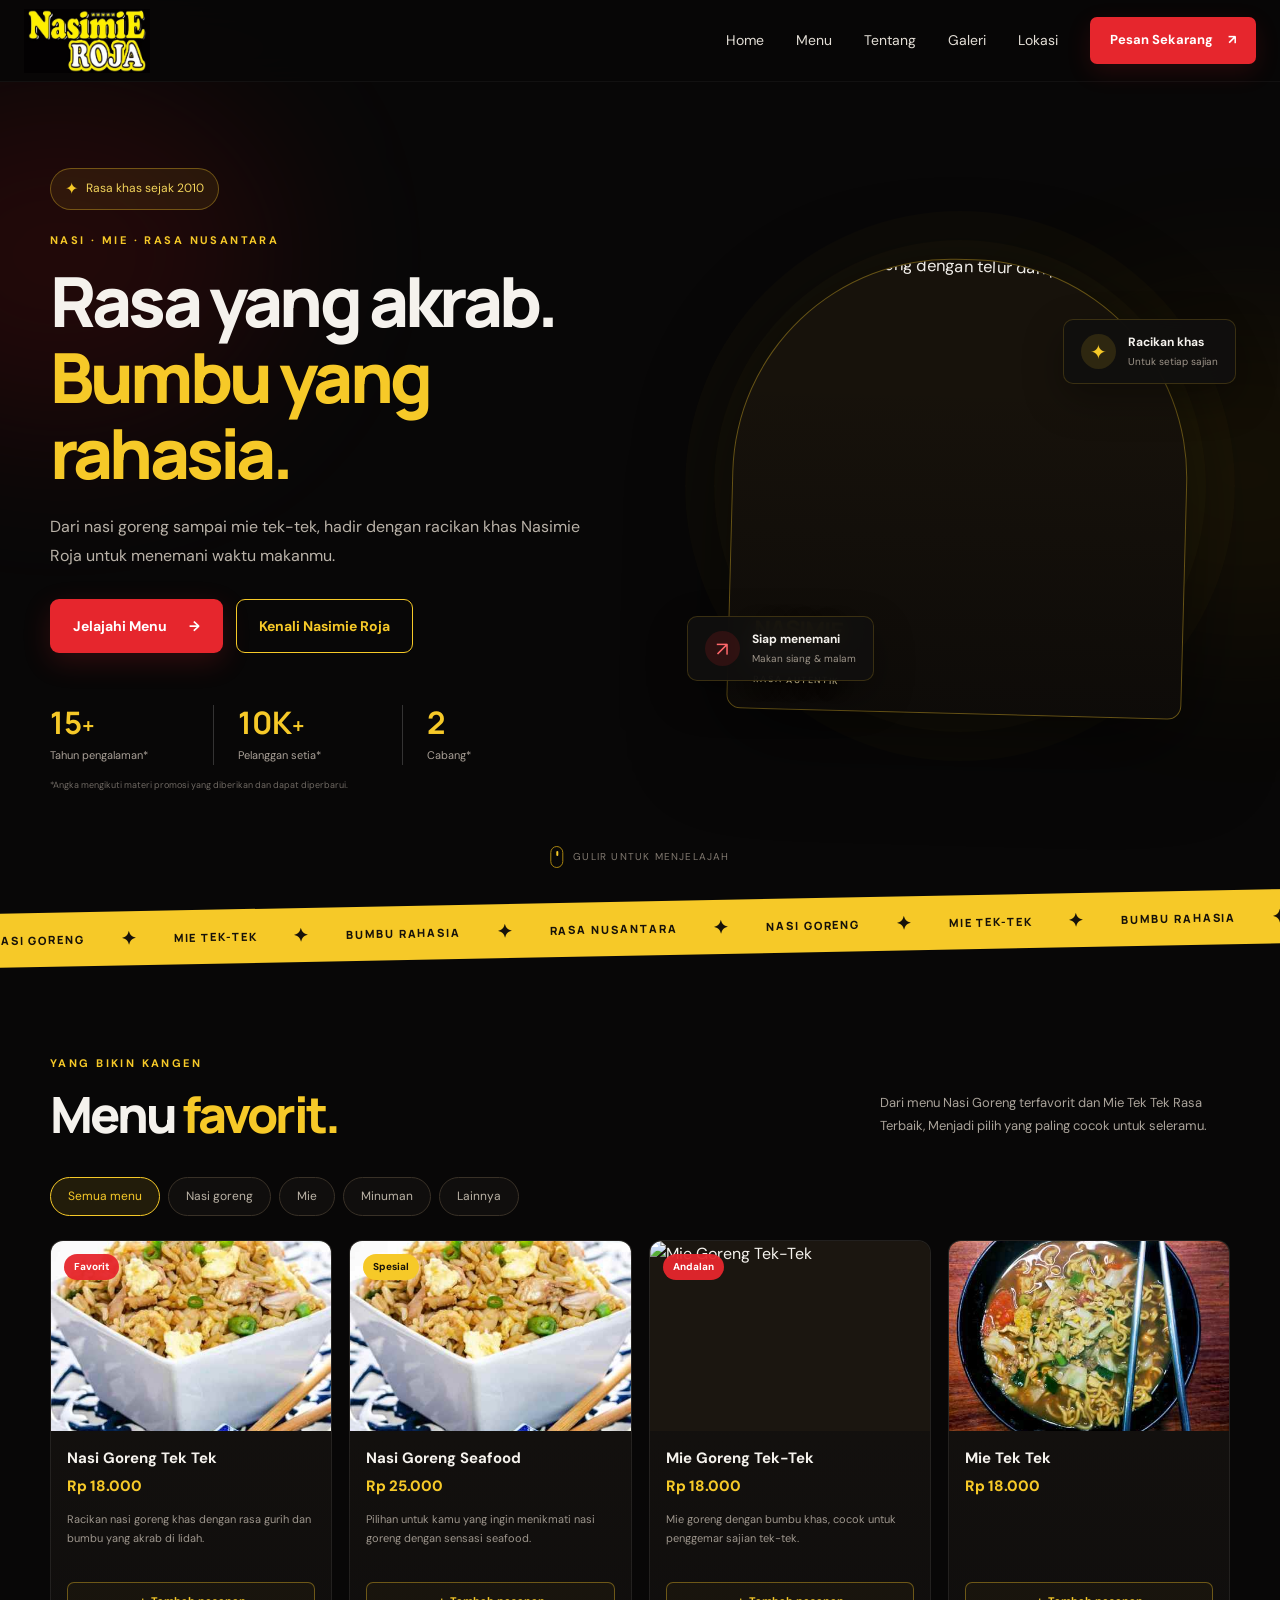
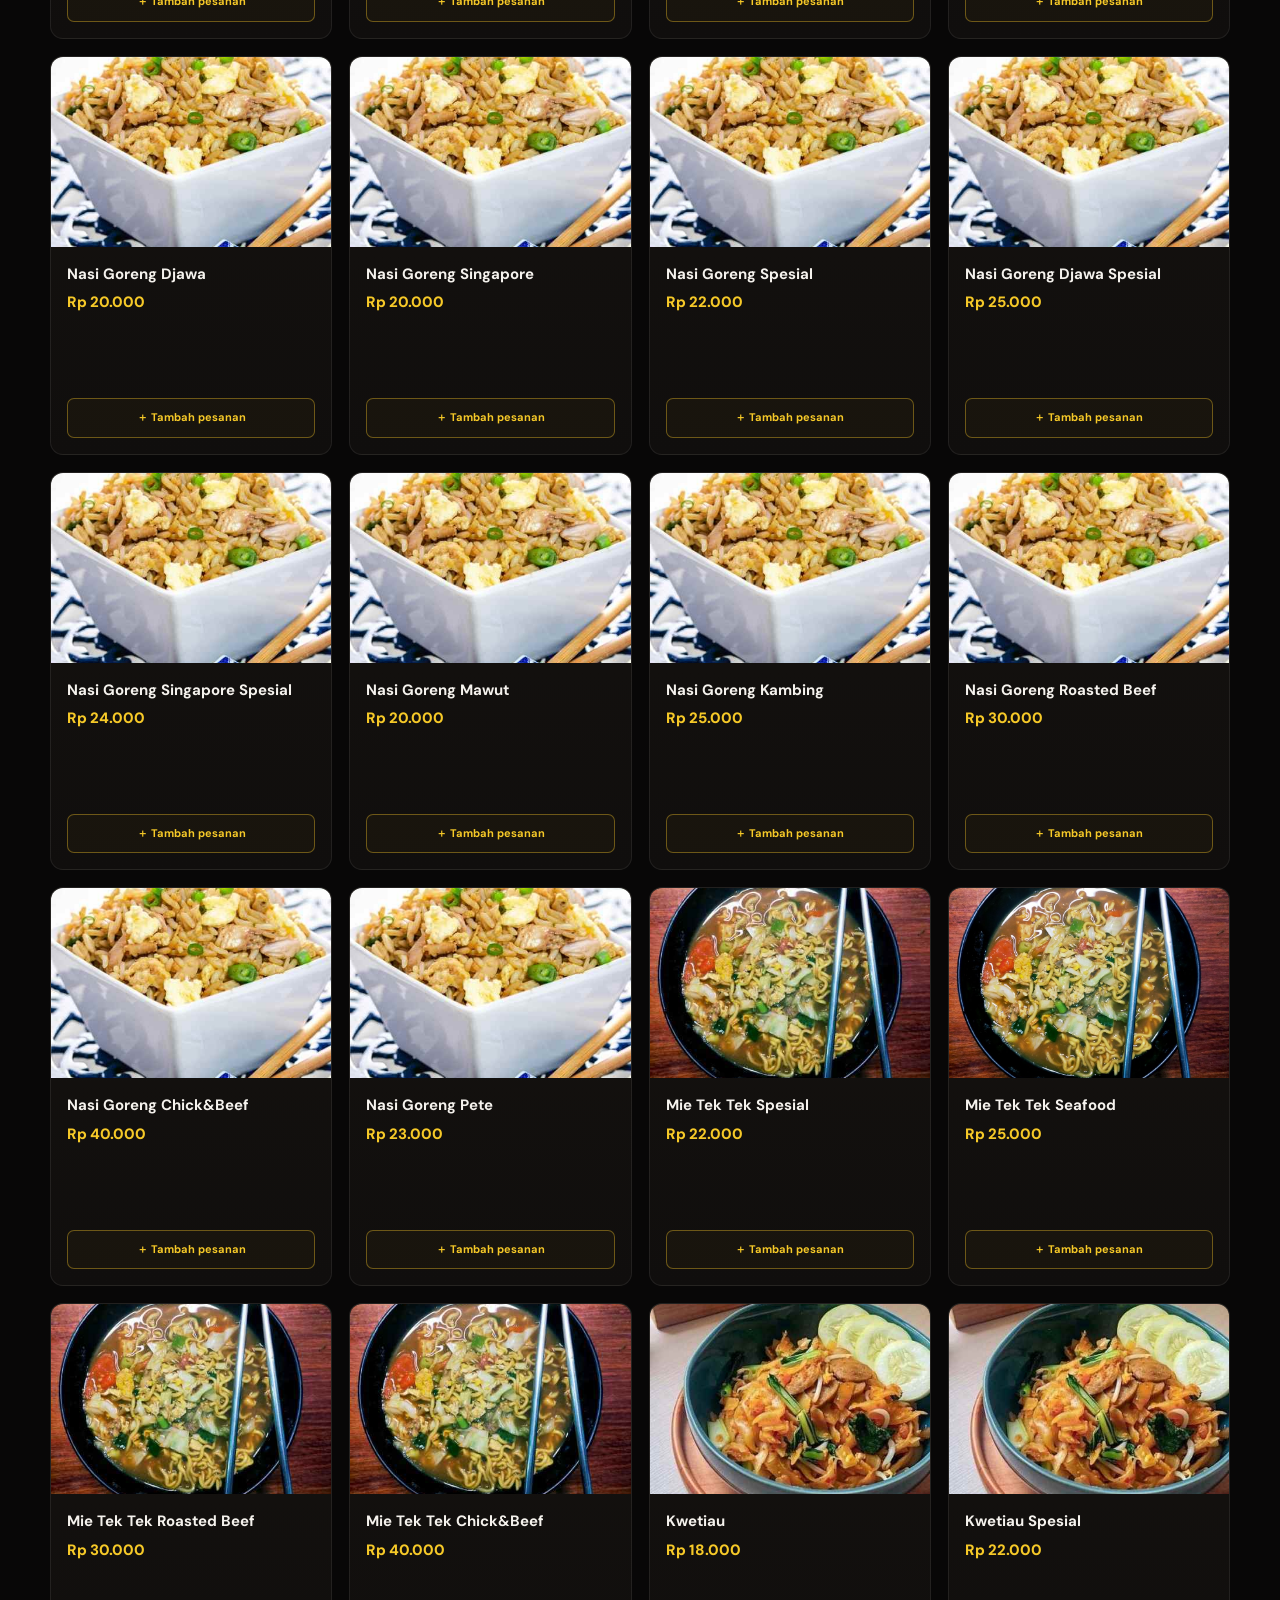
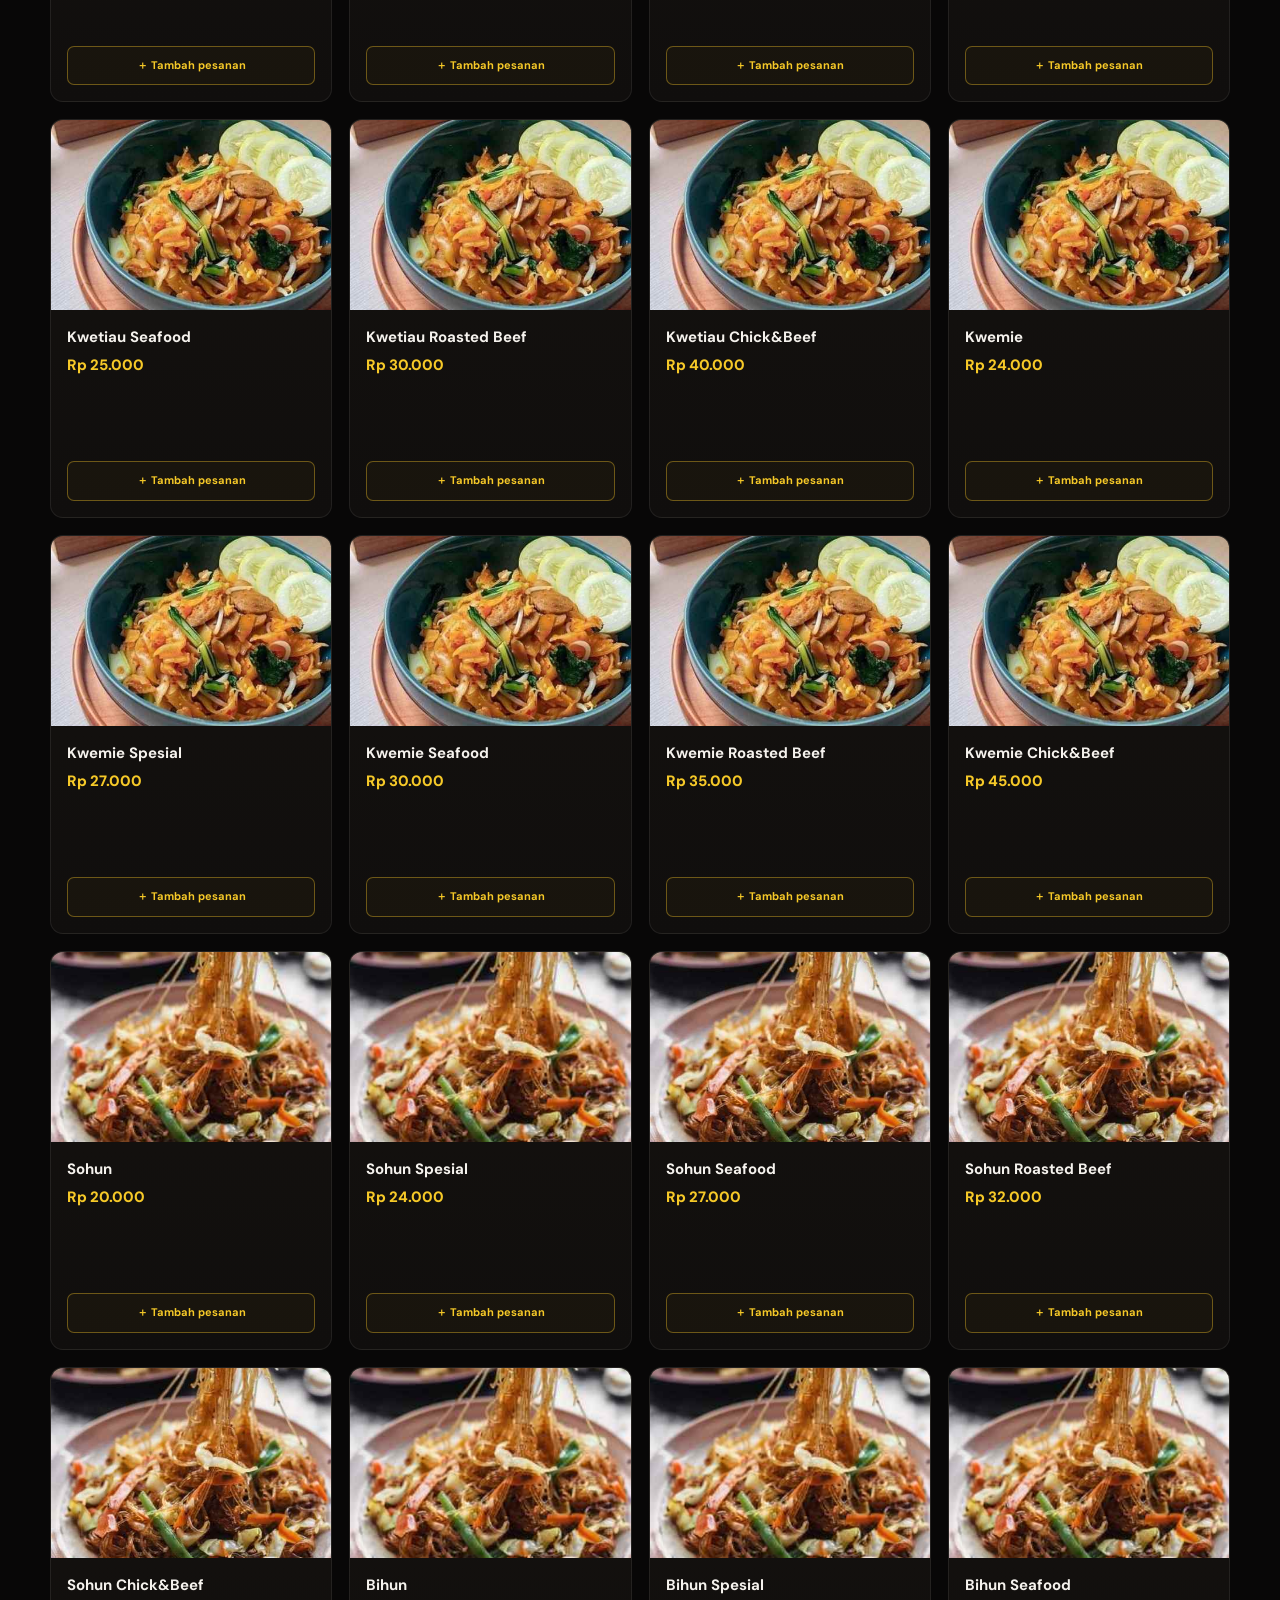
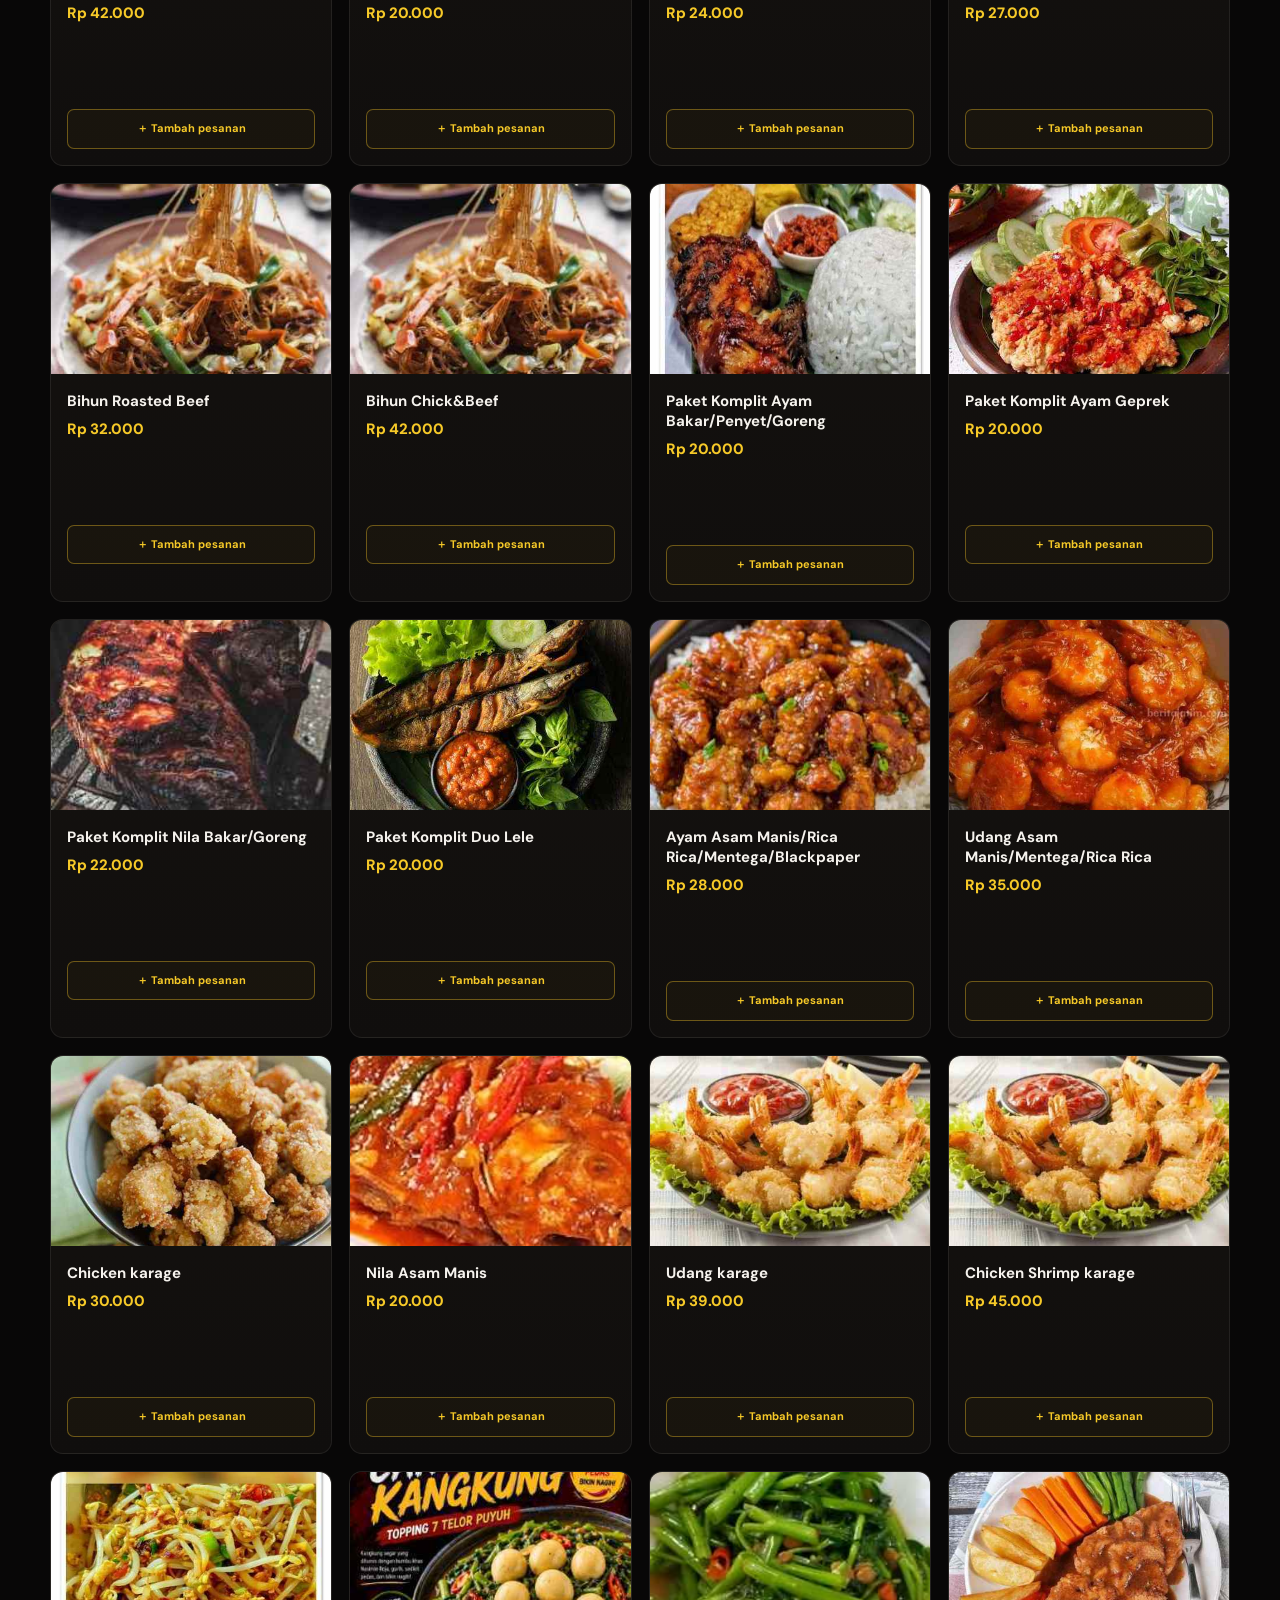
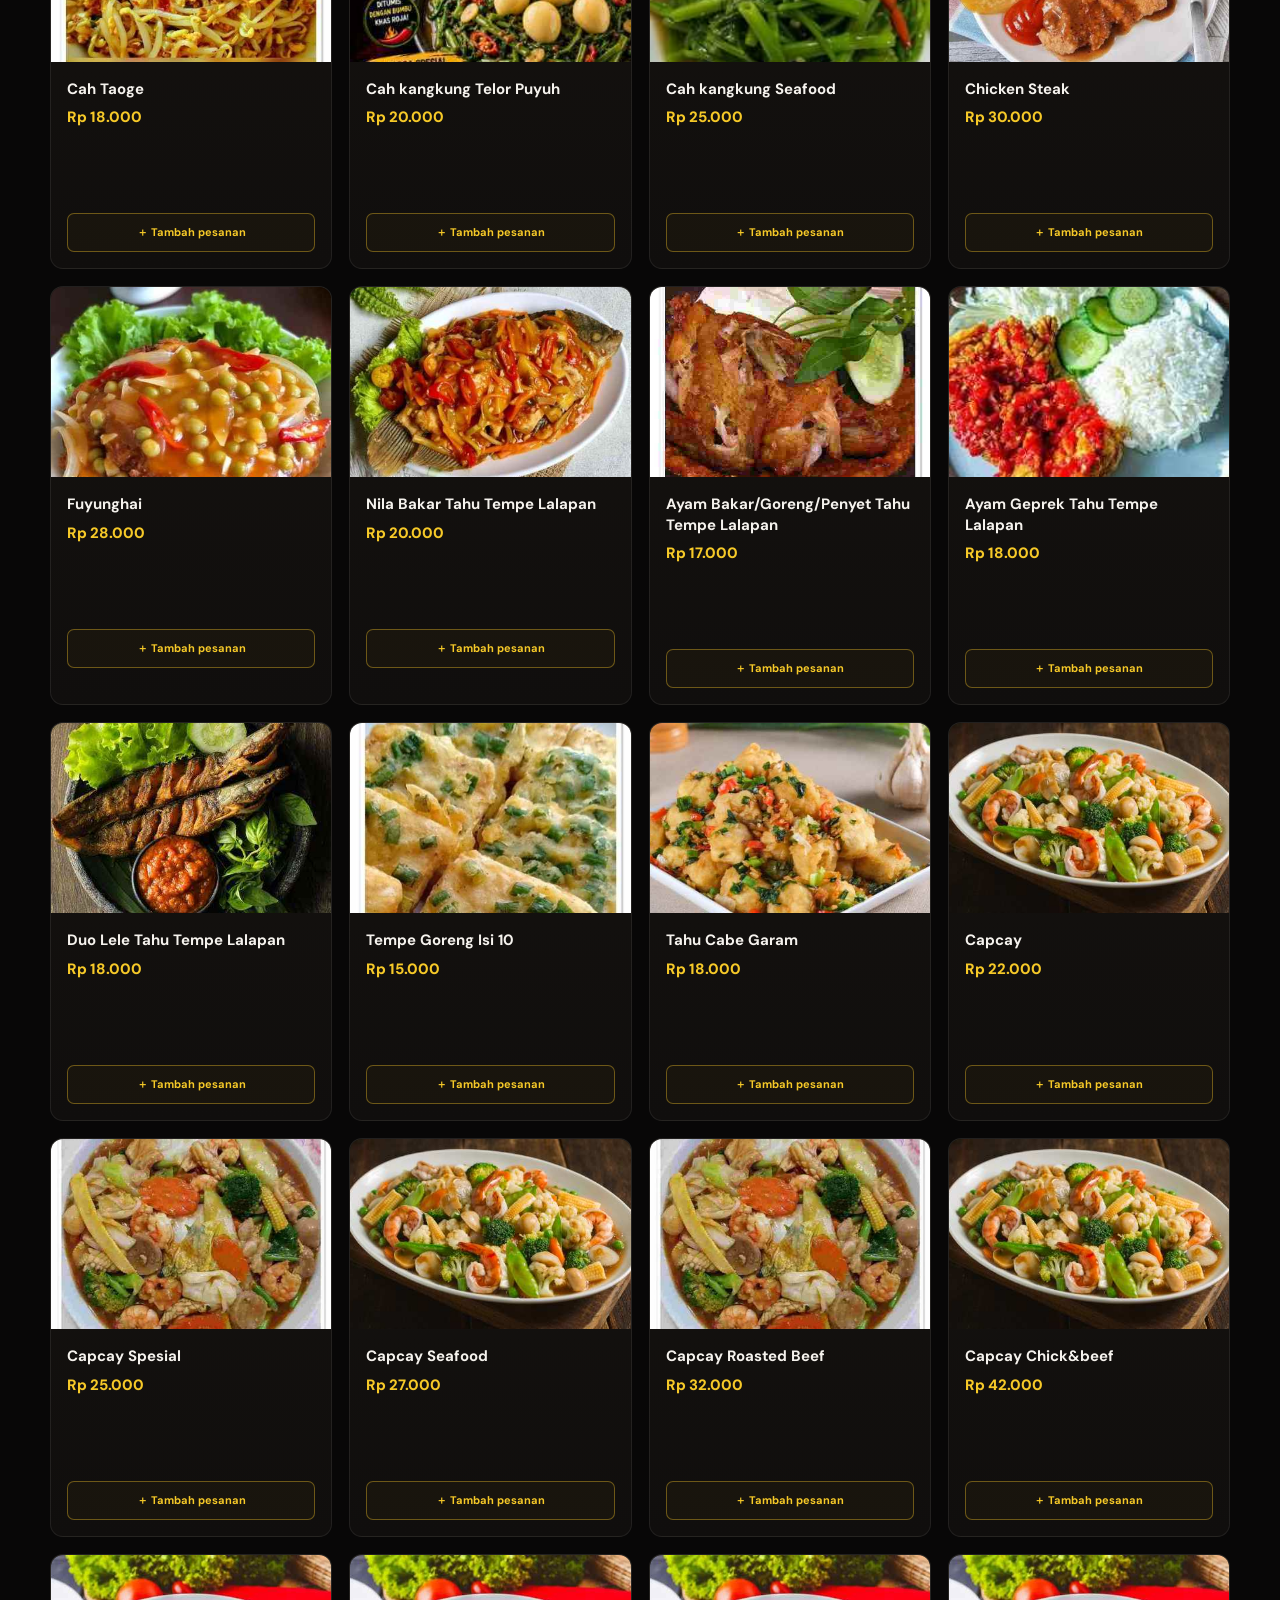
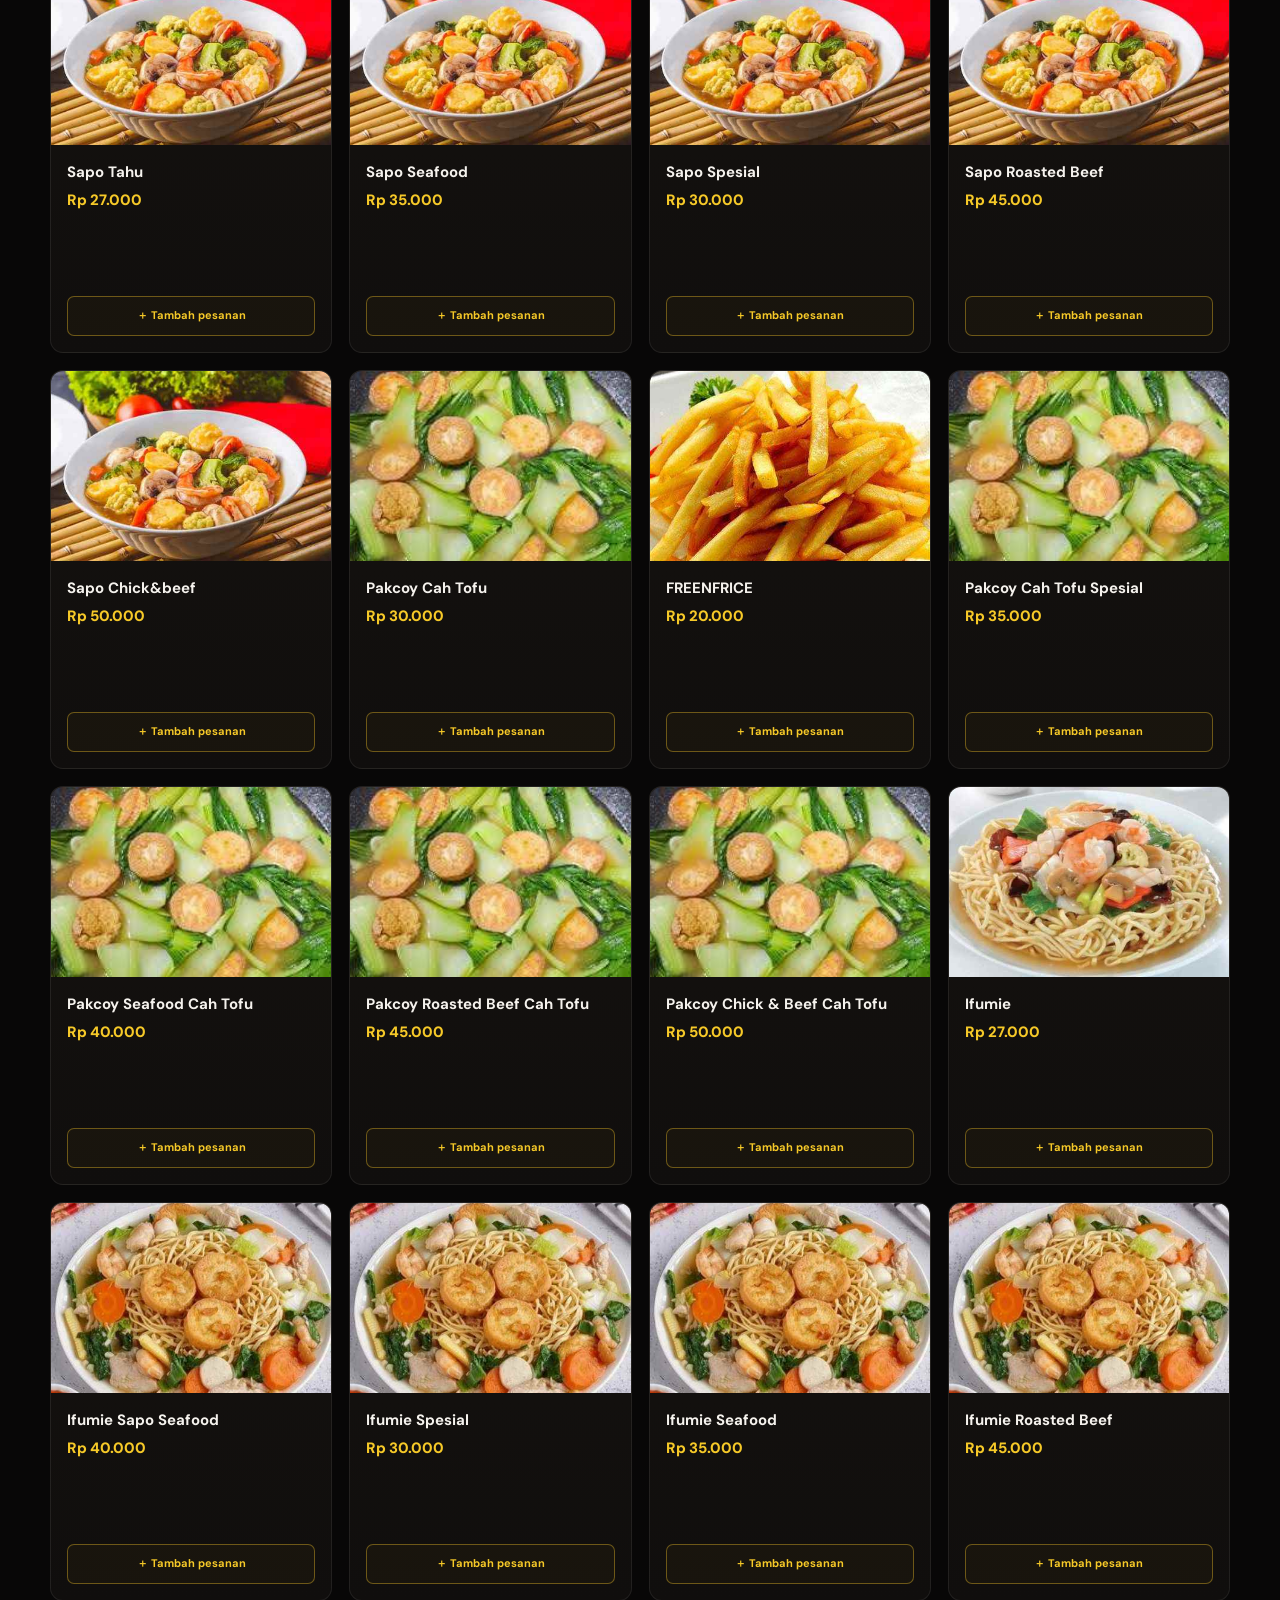
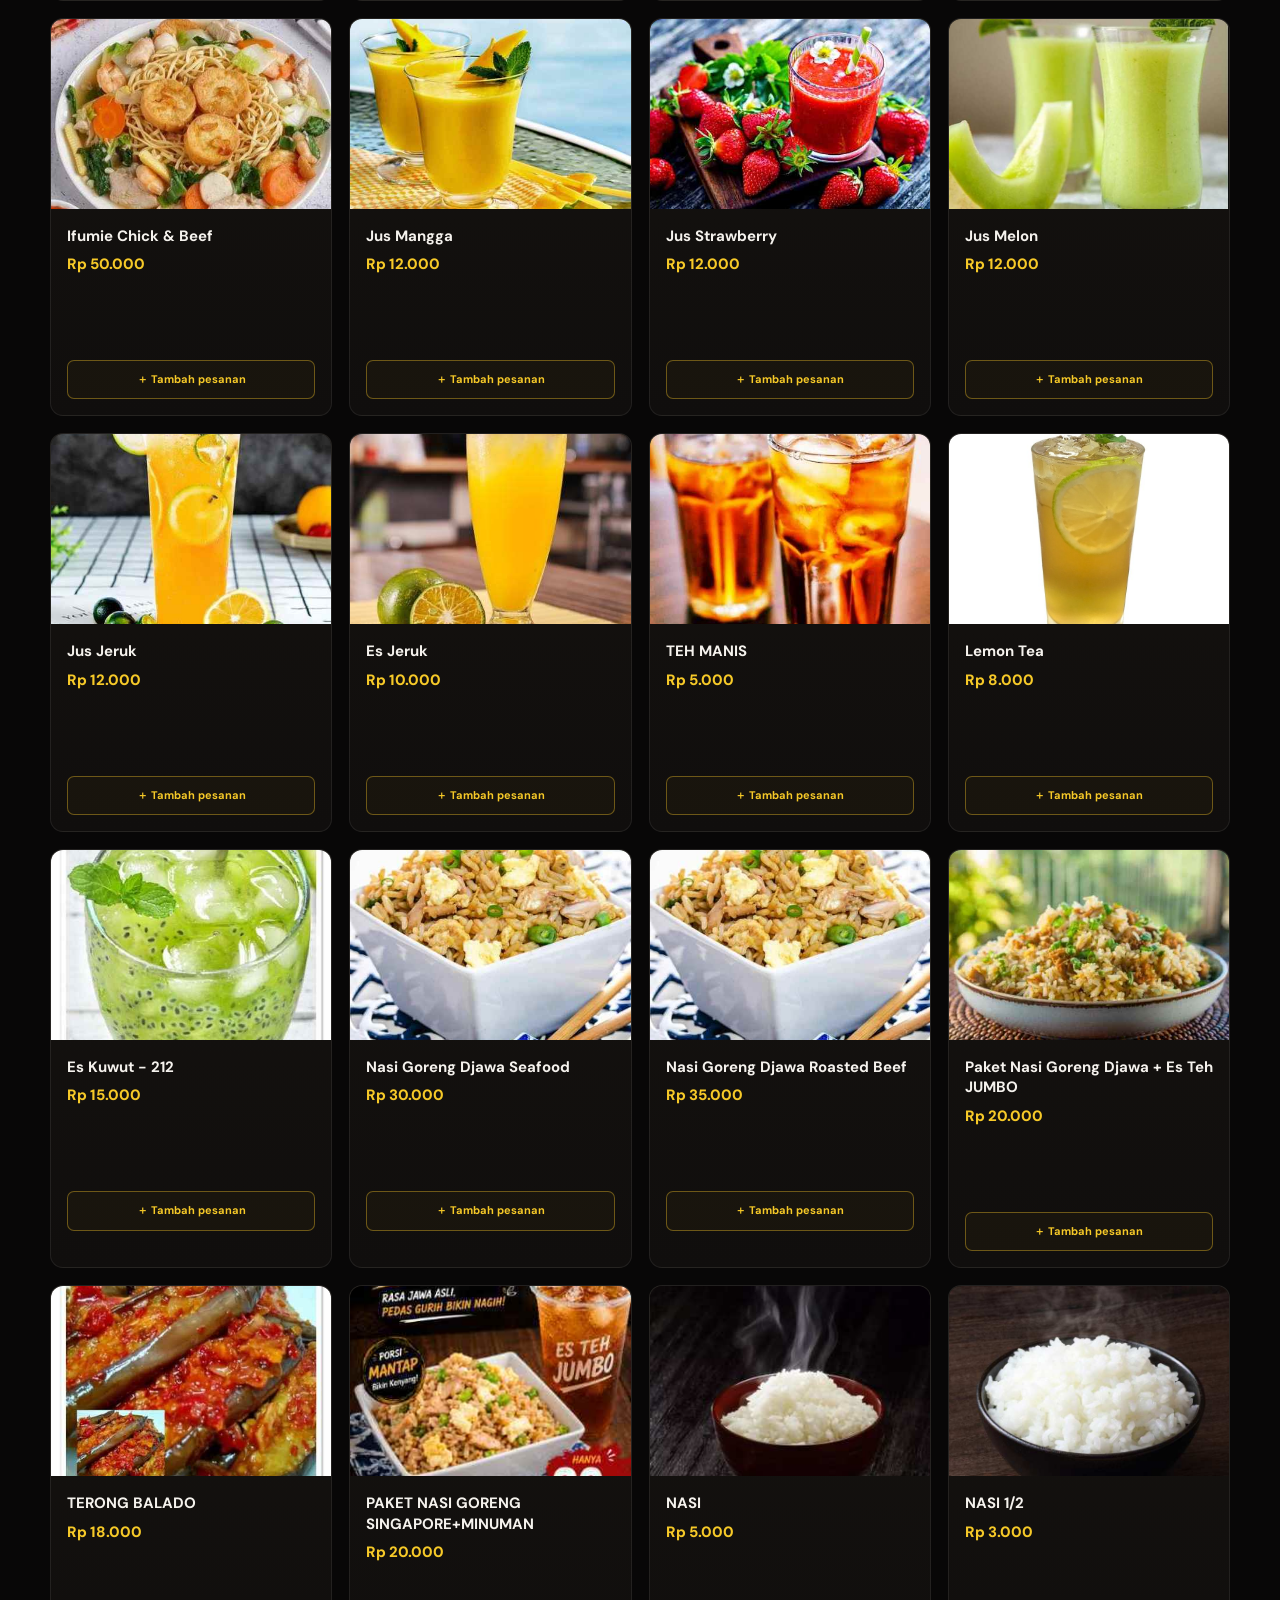
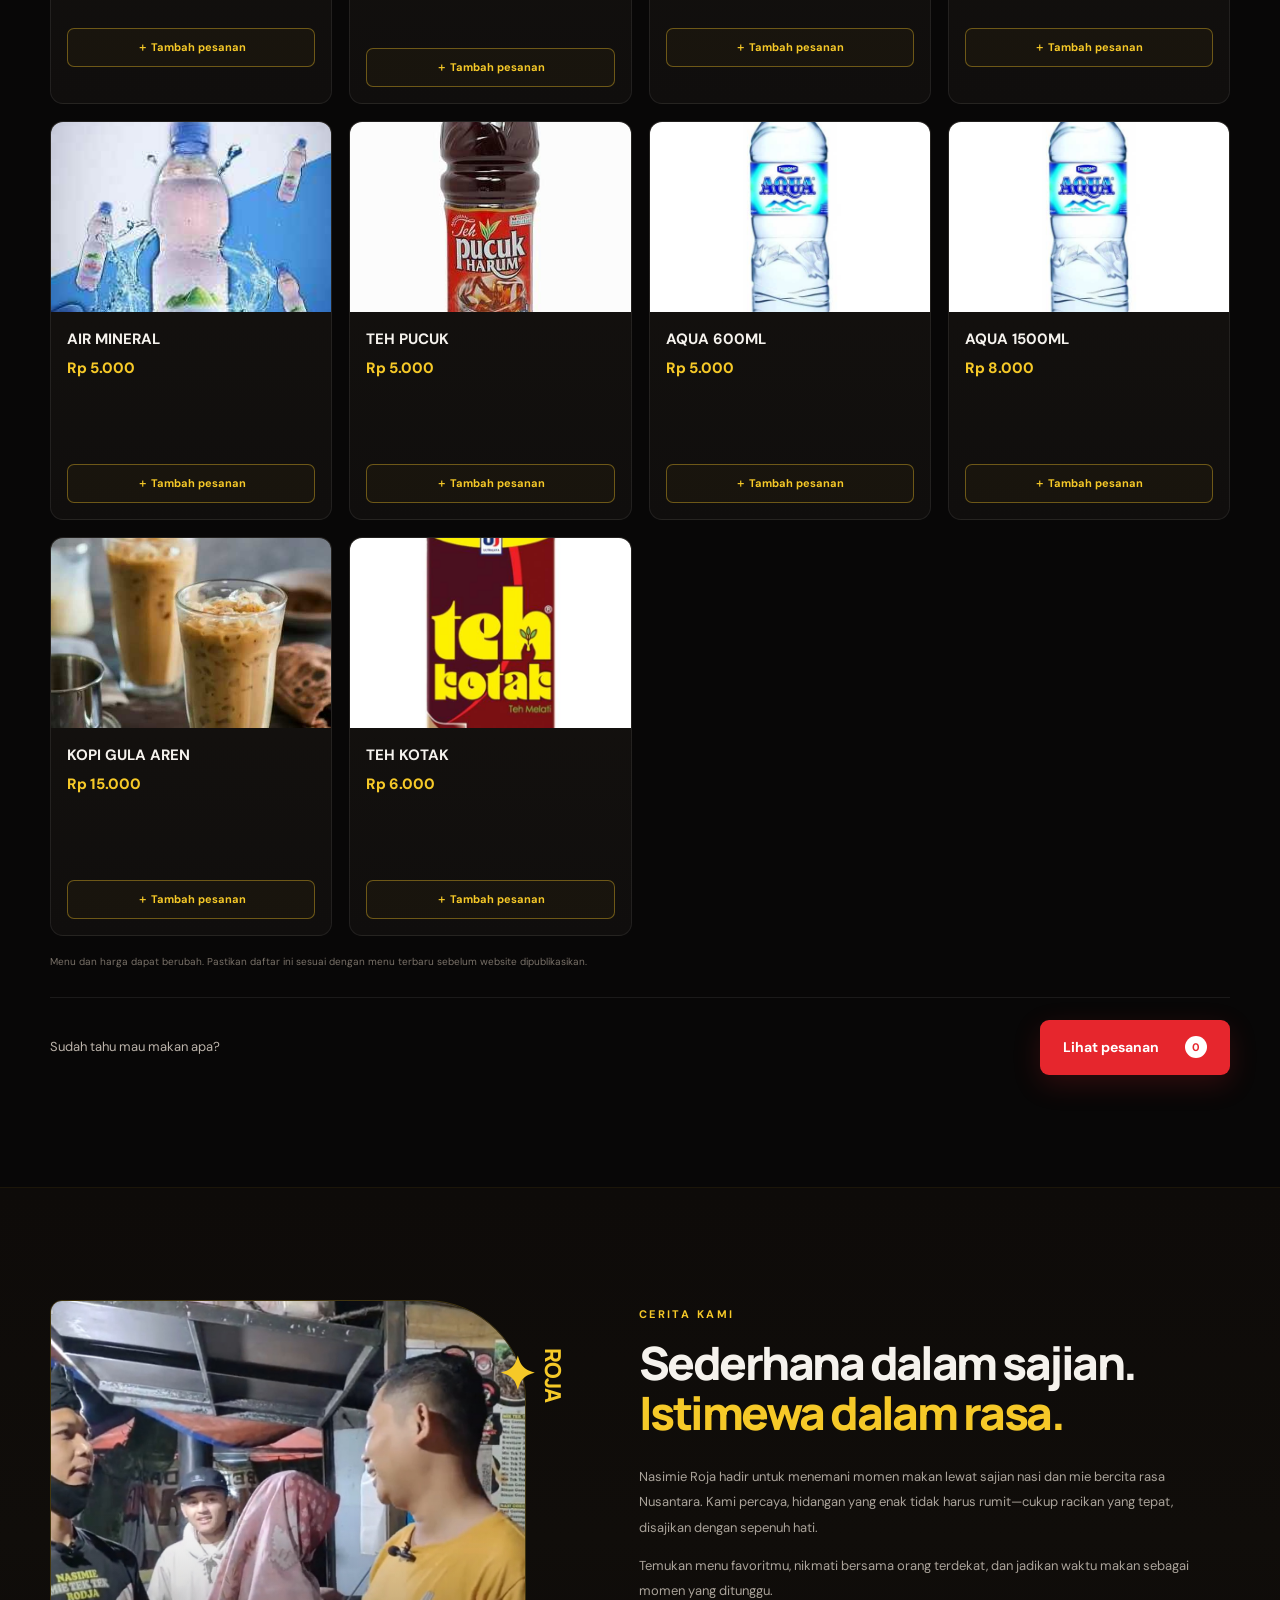
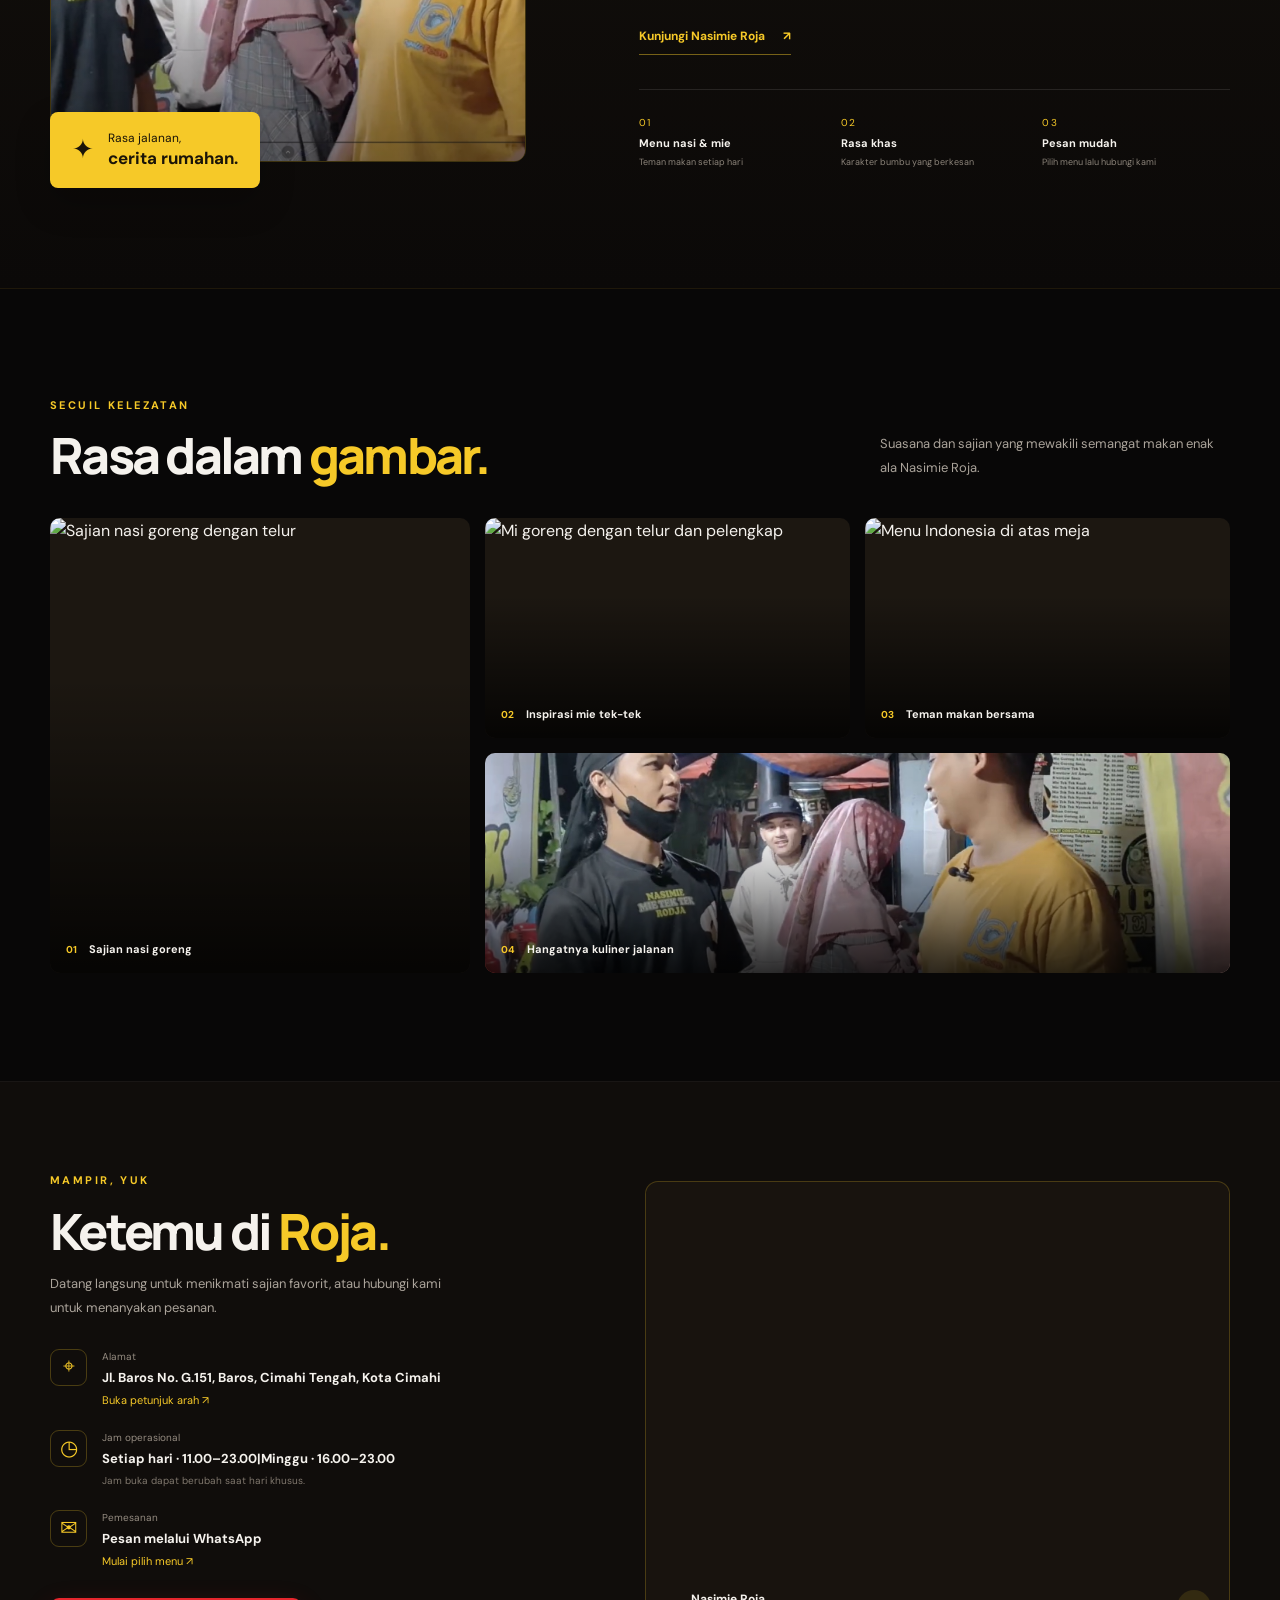
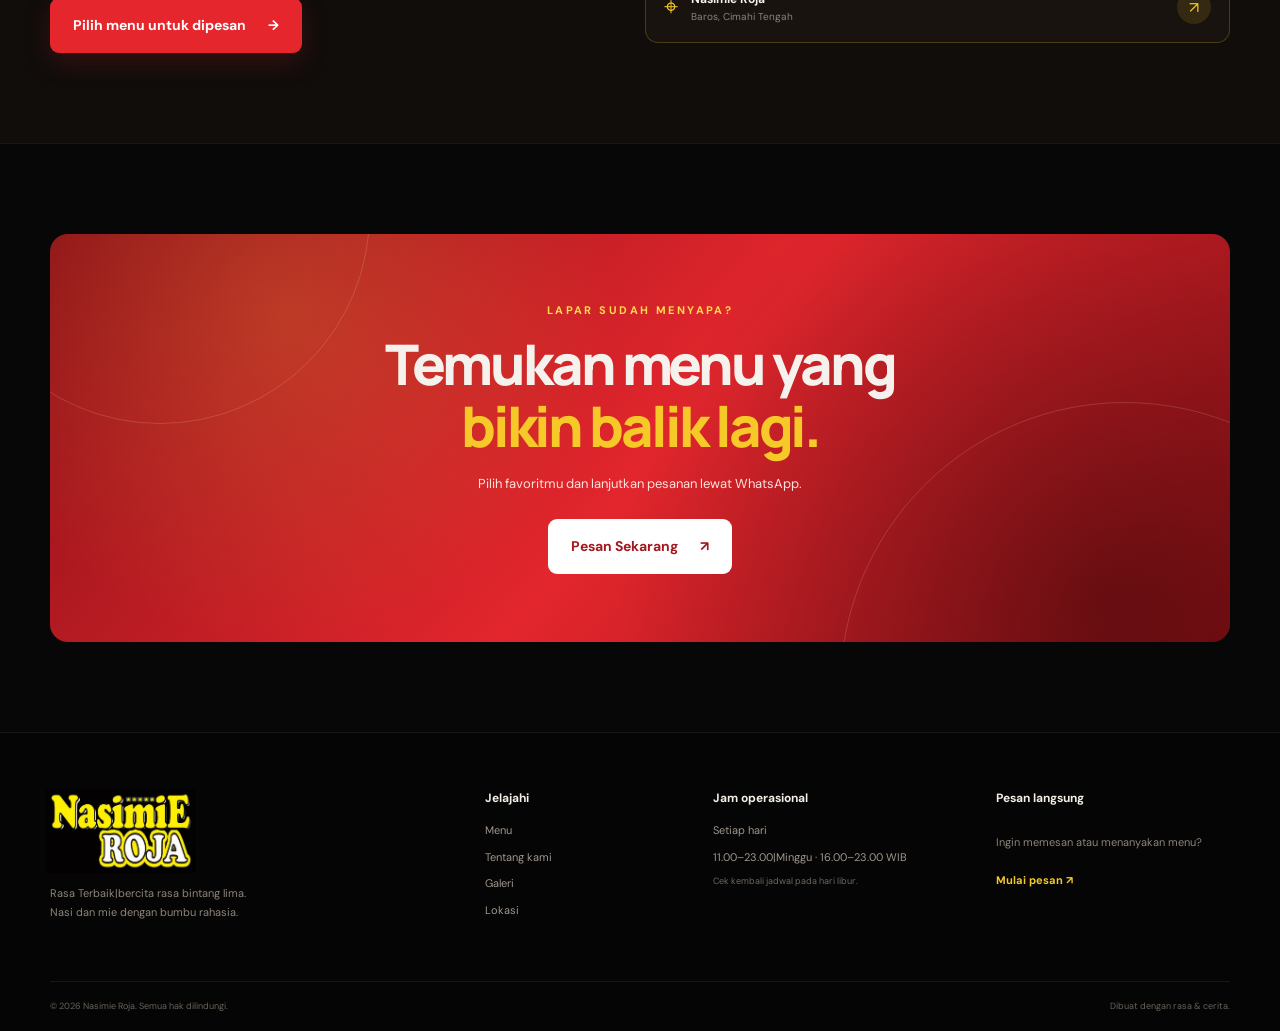
==== commit 5c3d9624: "Update index.html" ====
--- a/index.html
+++ b/index.html
@@ -131,7 +131,7 @@
   </main>
 
   <footer class="site-footer">
-    <div class="footer-main section-wrap"><div class="footer-brand"><img src="assets/logo-nasimie-roja.jpg" alt="Logo Nasimie Roja" loading="lazy"><p>Rasa autentik Nusantara.<br>Nasi dan mie dengan bumbu rahasia.</p></div><div class="footer-links"><b>Jelajahi</b><a href="#menu">Menu</a><a href="#cerita">Tentang kami</a><a href="#galeri">Galeri</a><a href="#lokasi">Lokasi</a></div><div class="footer-links"><b>Jam operasional</b><span>Setiap hari</span><span>Setiap hari · 11.00–23.00|Minggu · 16.00–23.00 WIB</span><span class="footer-small">Cek kembali jadwal pada hari libur.</span></div><div class="footer-links"><b>Pesan langsung</b><p>Ingin memesan atau menanyakan menu?</p><button class="footer-order" type="button" data-scroll-menu>Mulai pesan ↗</button></div></div>
+    <div class="footer-main section-wrap"><div class="footer-brand"><img src="assets/logo-nasimie-roja.jpg" alt="Logo Nasimie Roja" loading="lazy"><p>Rasa Terbaik|bercita rasa bintang lima.<br>Nasi dan mie dengan bumbu rahasia.</p></div><div class="footer-links"><b>Jelajahi</b><a href="#menu">Menu</a><a href="#cerita">Tentang kami</a><a href="#galeri">Galeri</a><a href="#lokasi">Lokasi</a></div><div class="footer-links"><b>Jam operasional</b><span>Setiap hari</span><span>11.00–23.00|Minggu · 16.00–23.00 WIB</span><span class="footer-small">Cek kembali jadwal pada hari libur.</span></div><div class="footer-links"><b>Pesan langsung</b><p>Ingin memesan atau menanyakan menu?</p><button class="footer-order" type="button" data-scroll-menu>Mulai pesan ↗</button></div></div>
     <div class="footer-bottom section-wrap"><span>© <span id="year"></span> Nasimie Roja. Semua hak dilindungi.</span><span>Dibuat dengan rasa & cerita.</span></div>
   </footer>
 
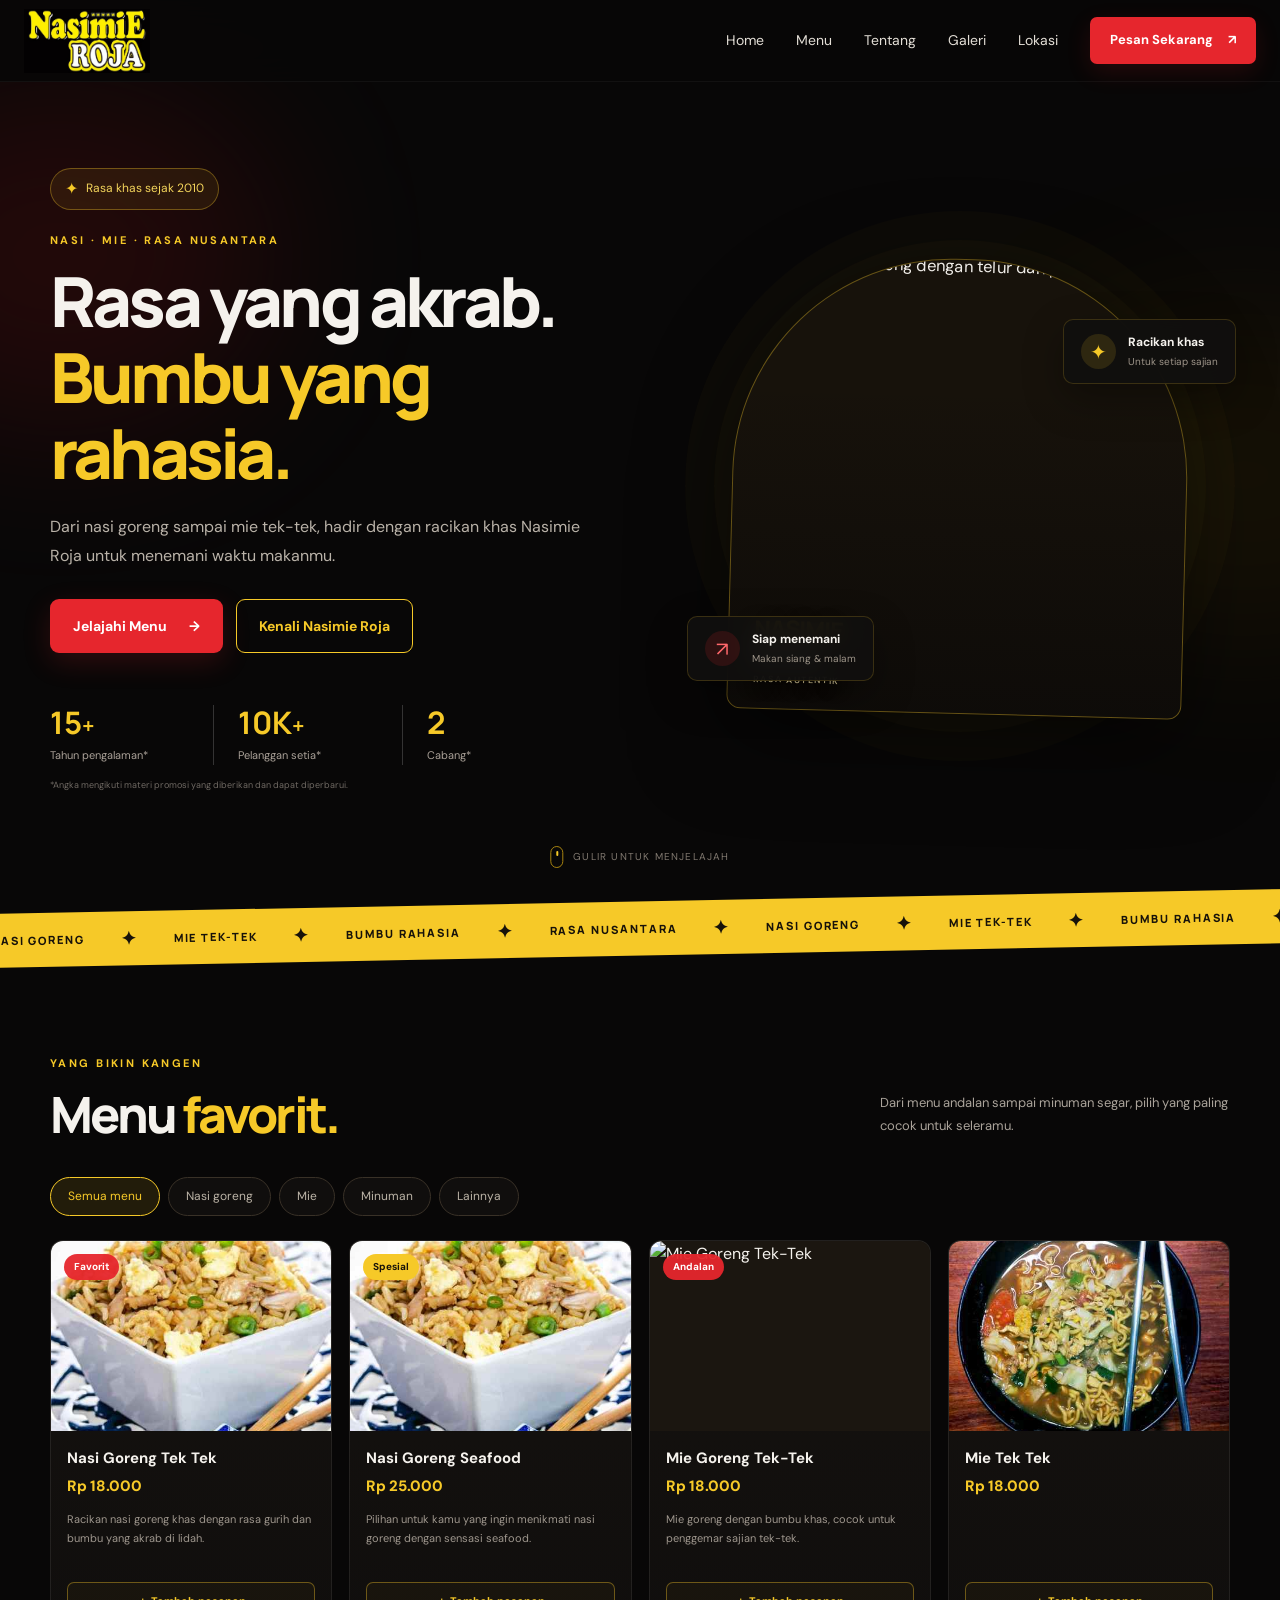
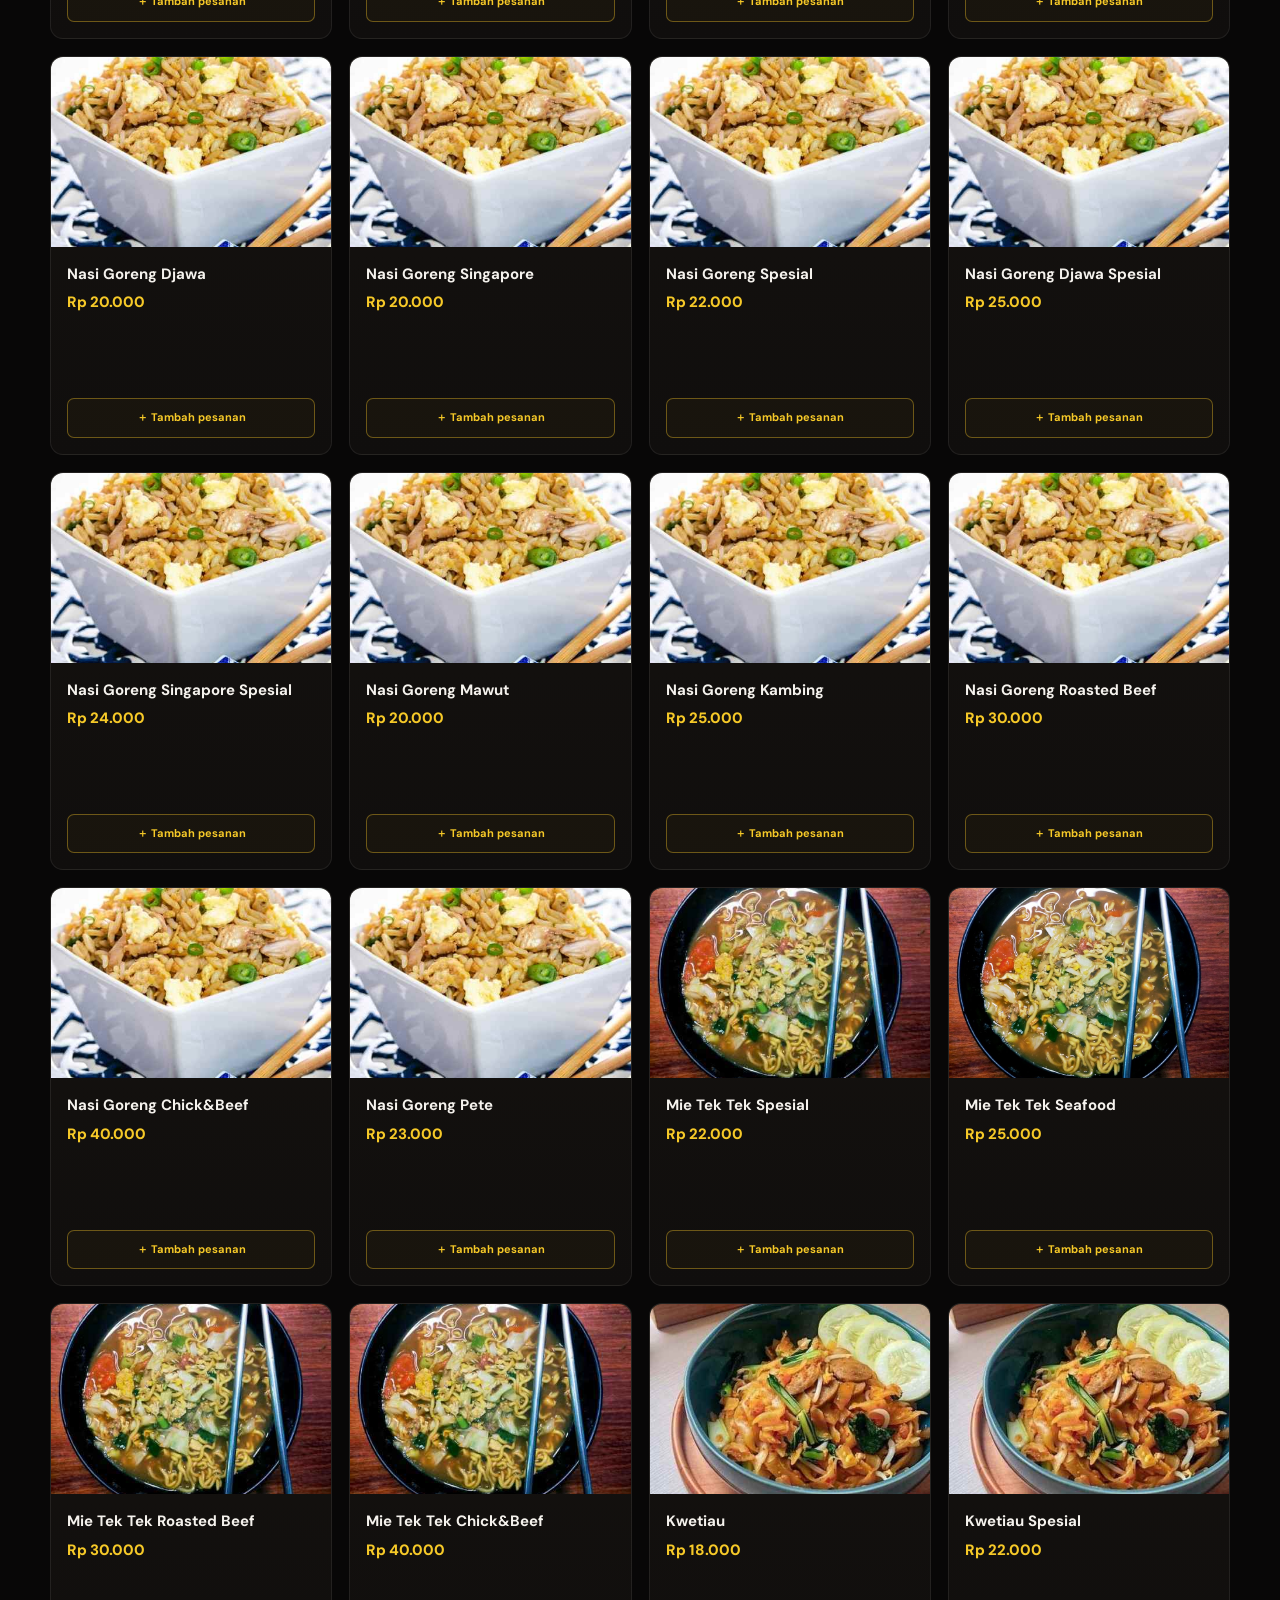
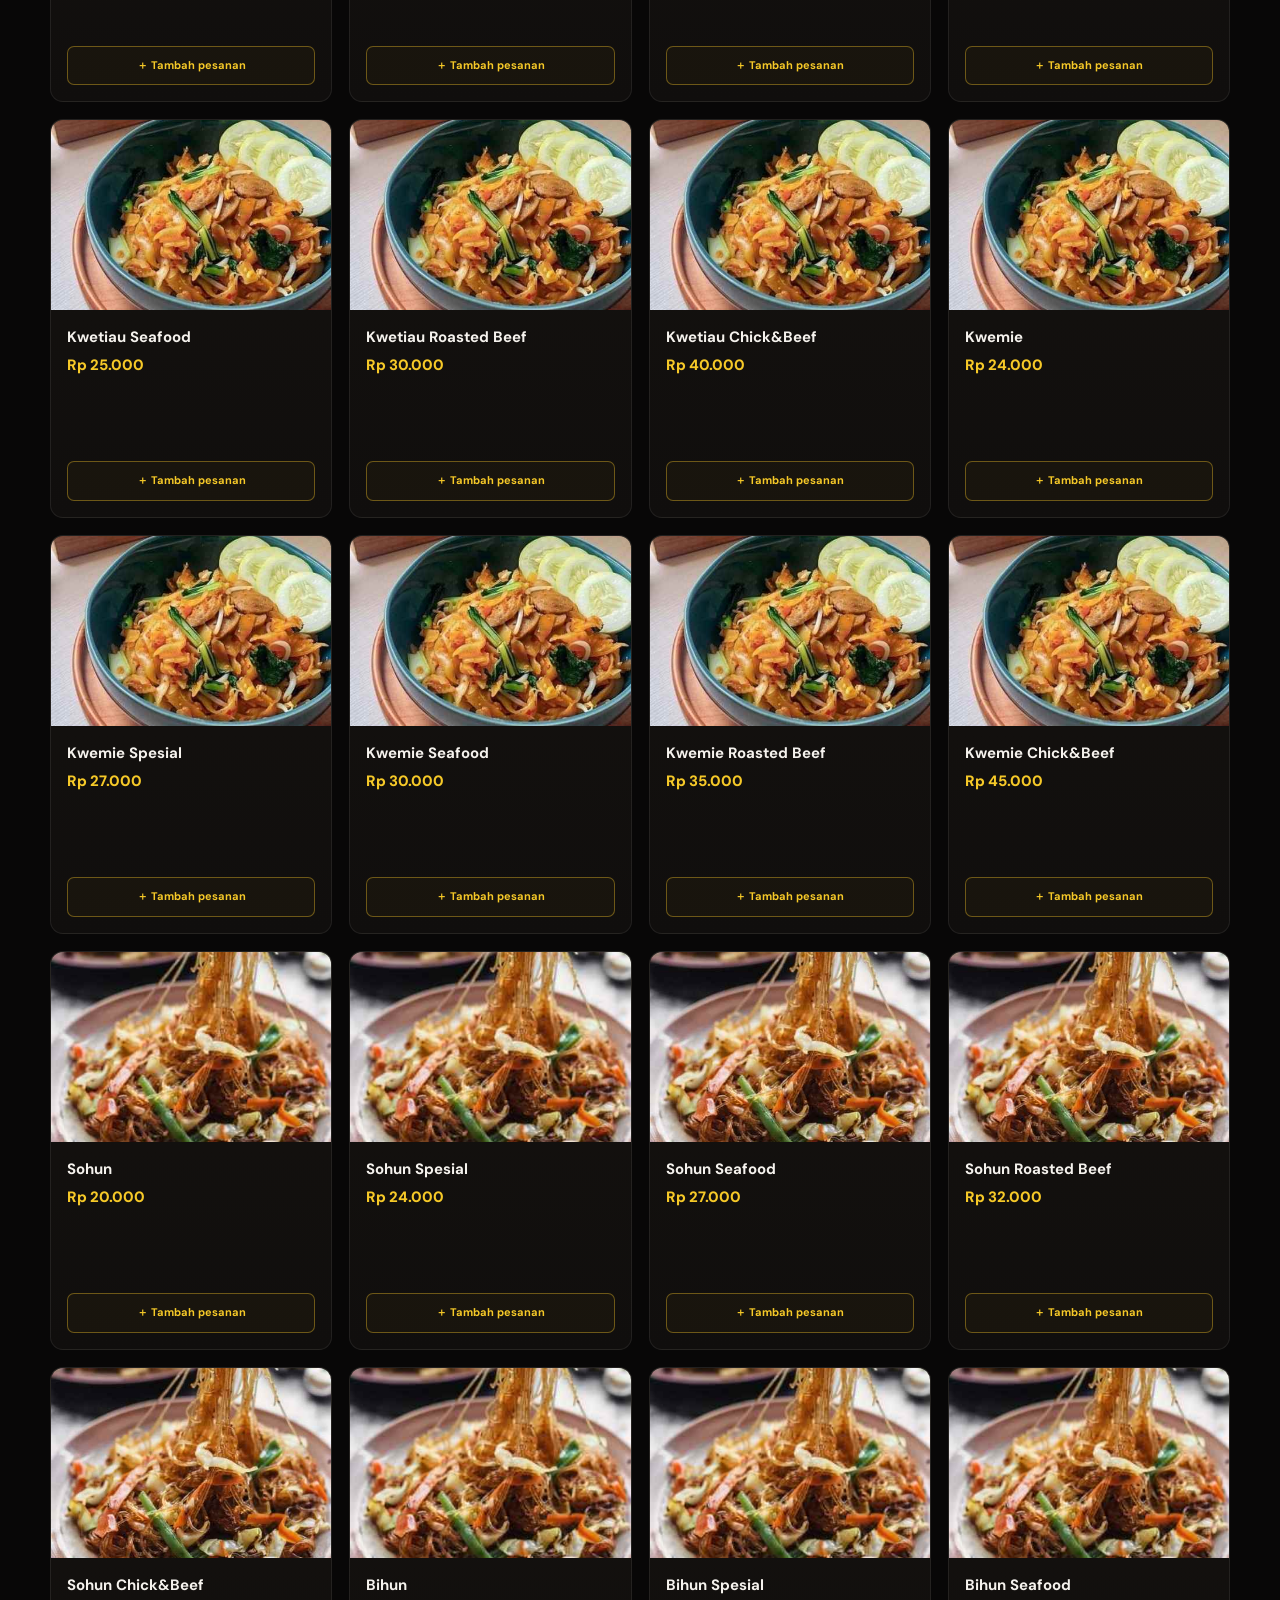
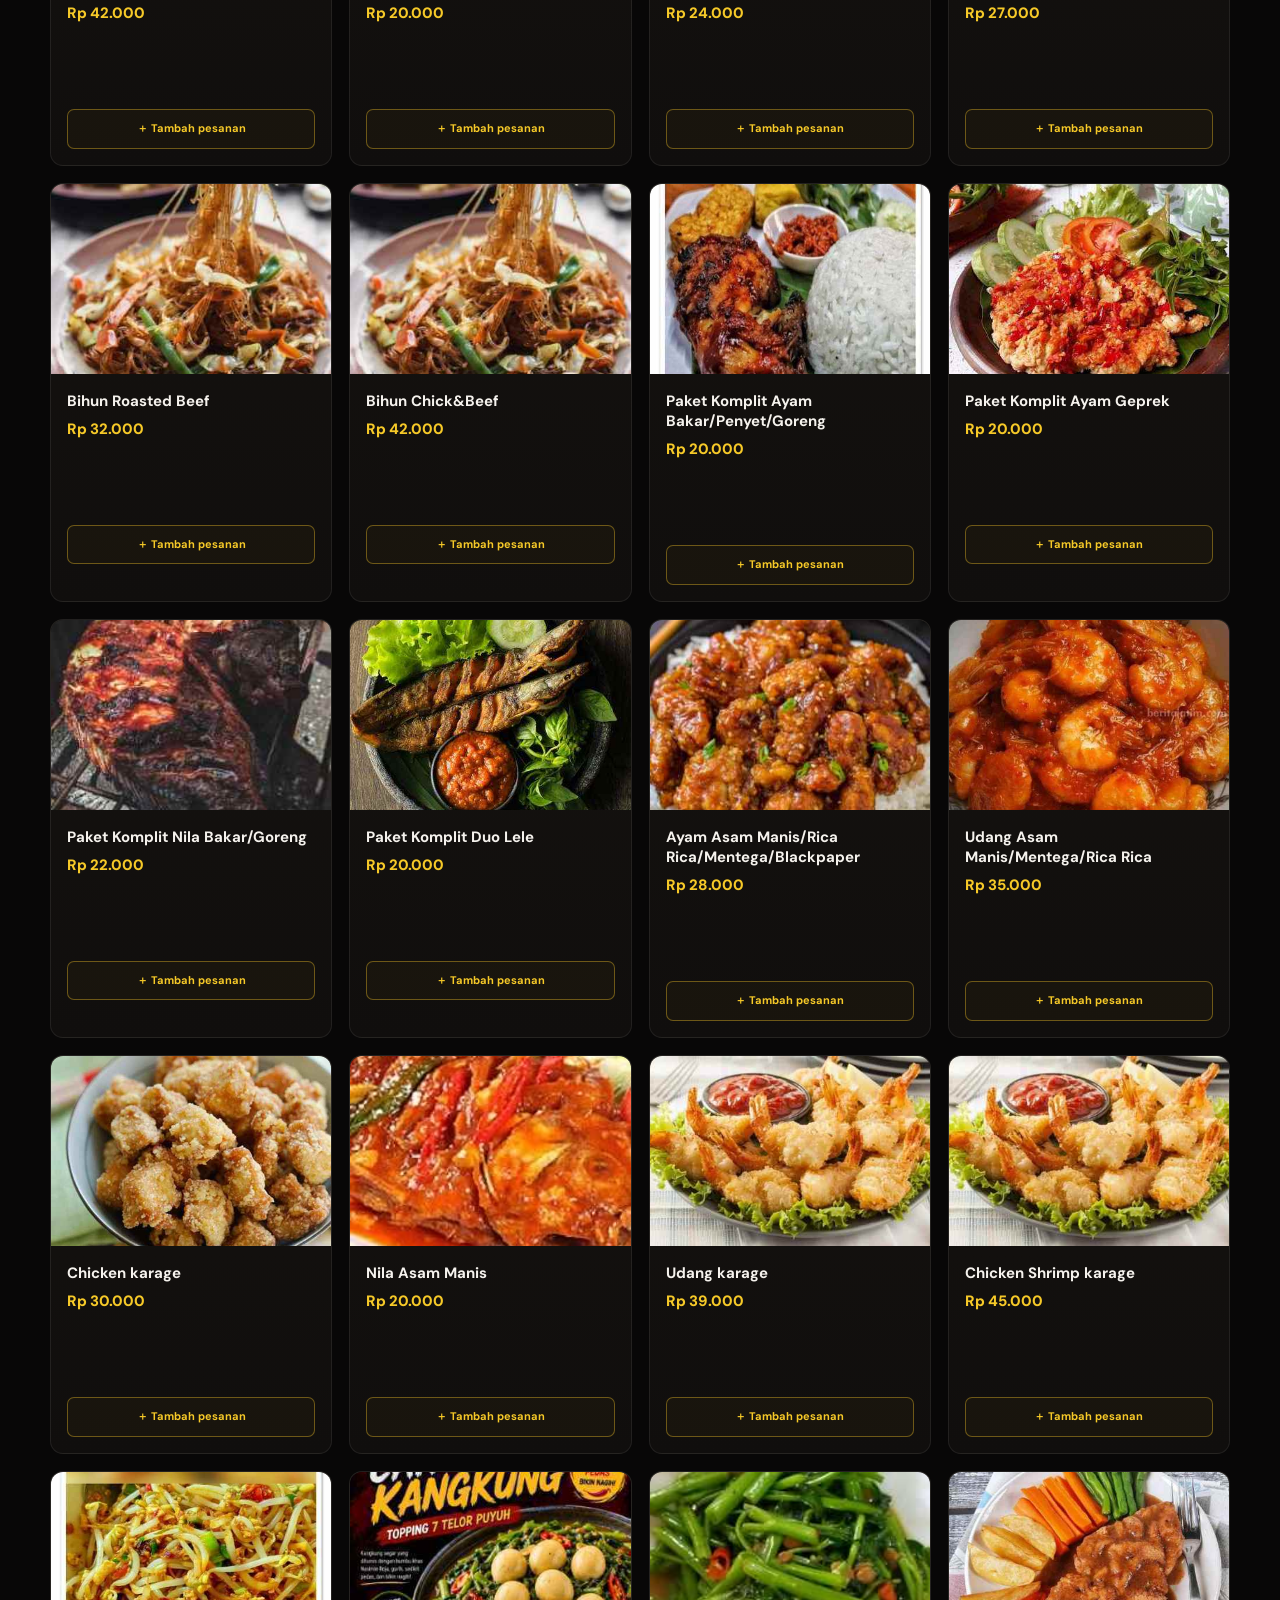
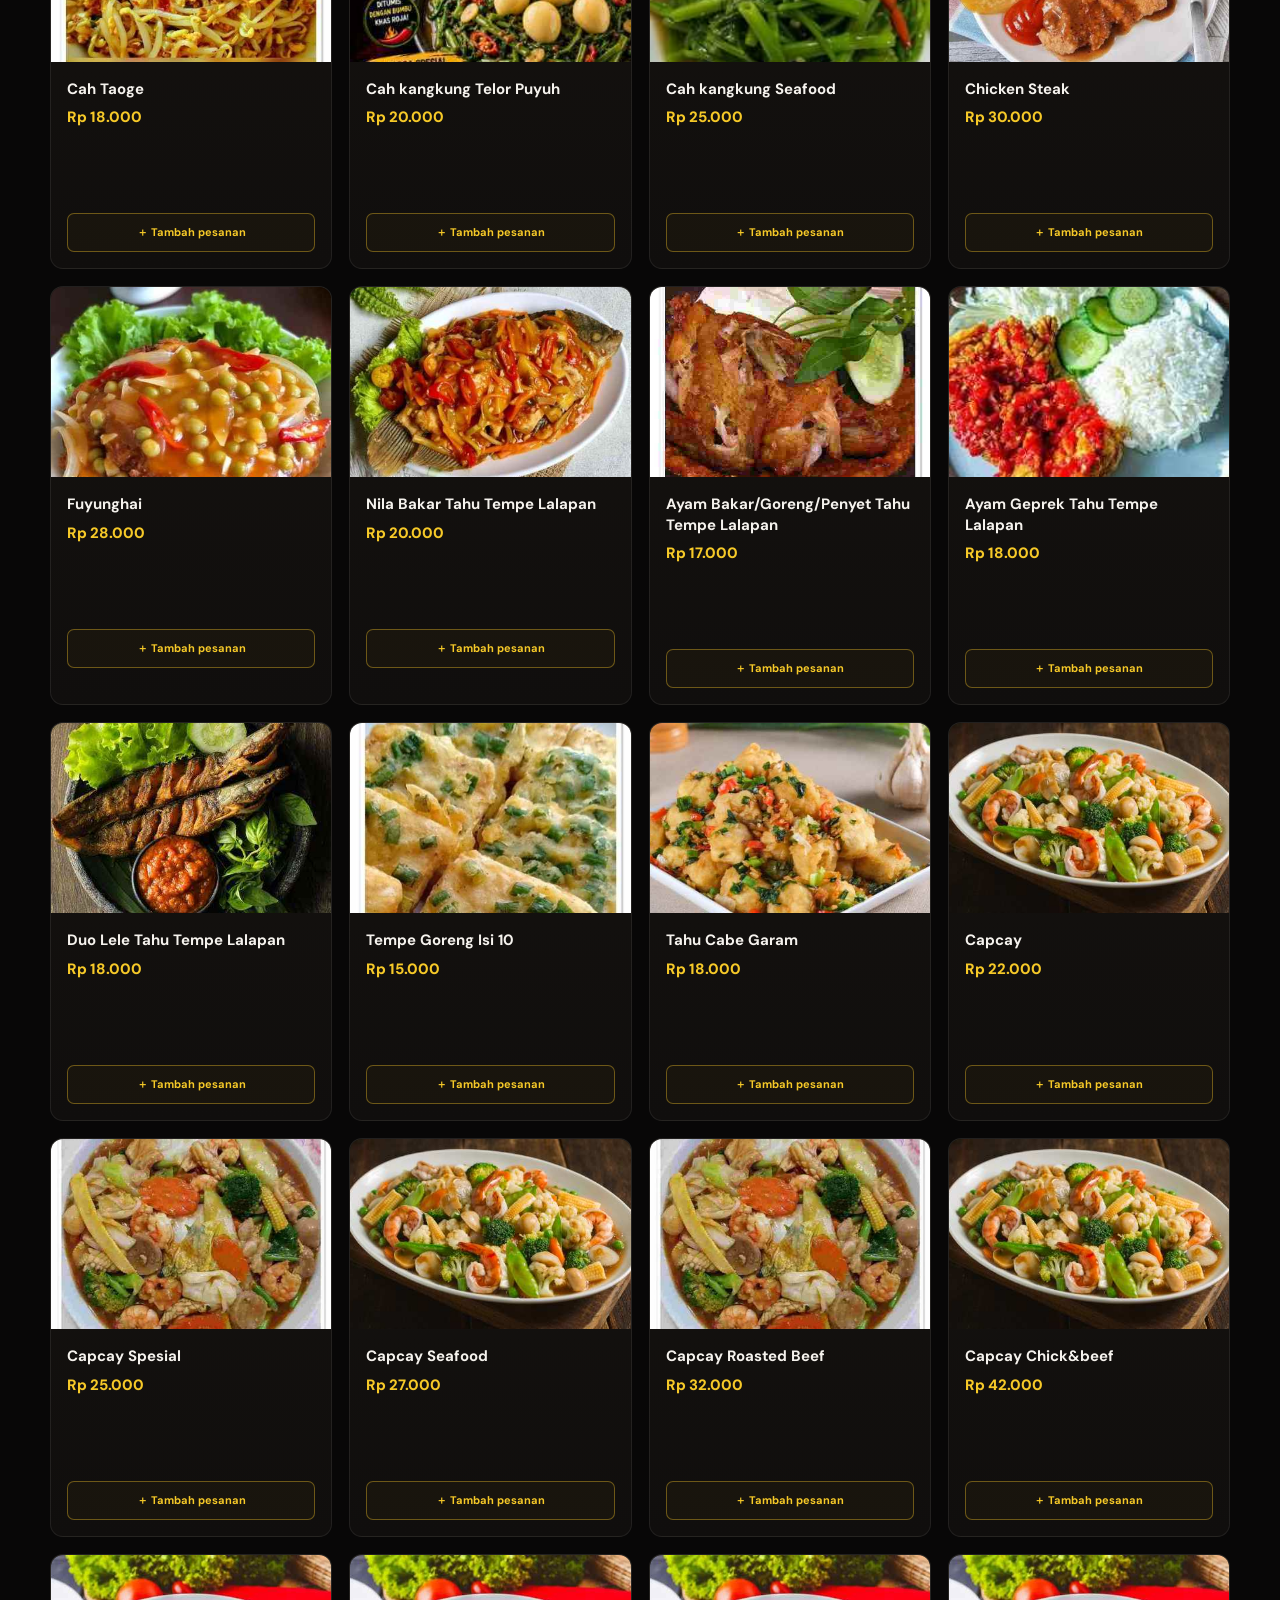
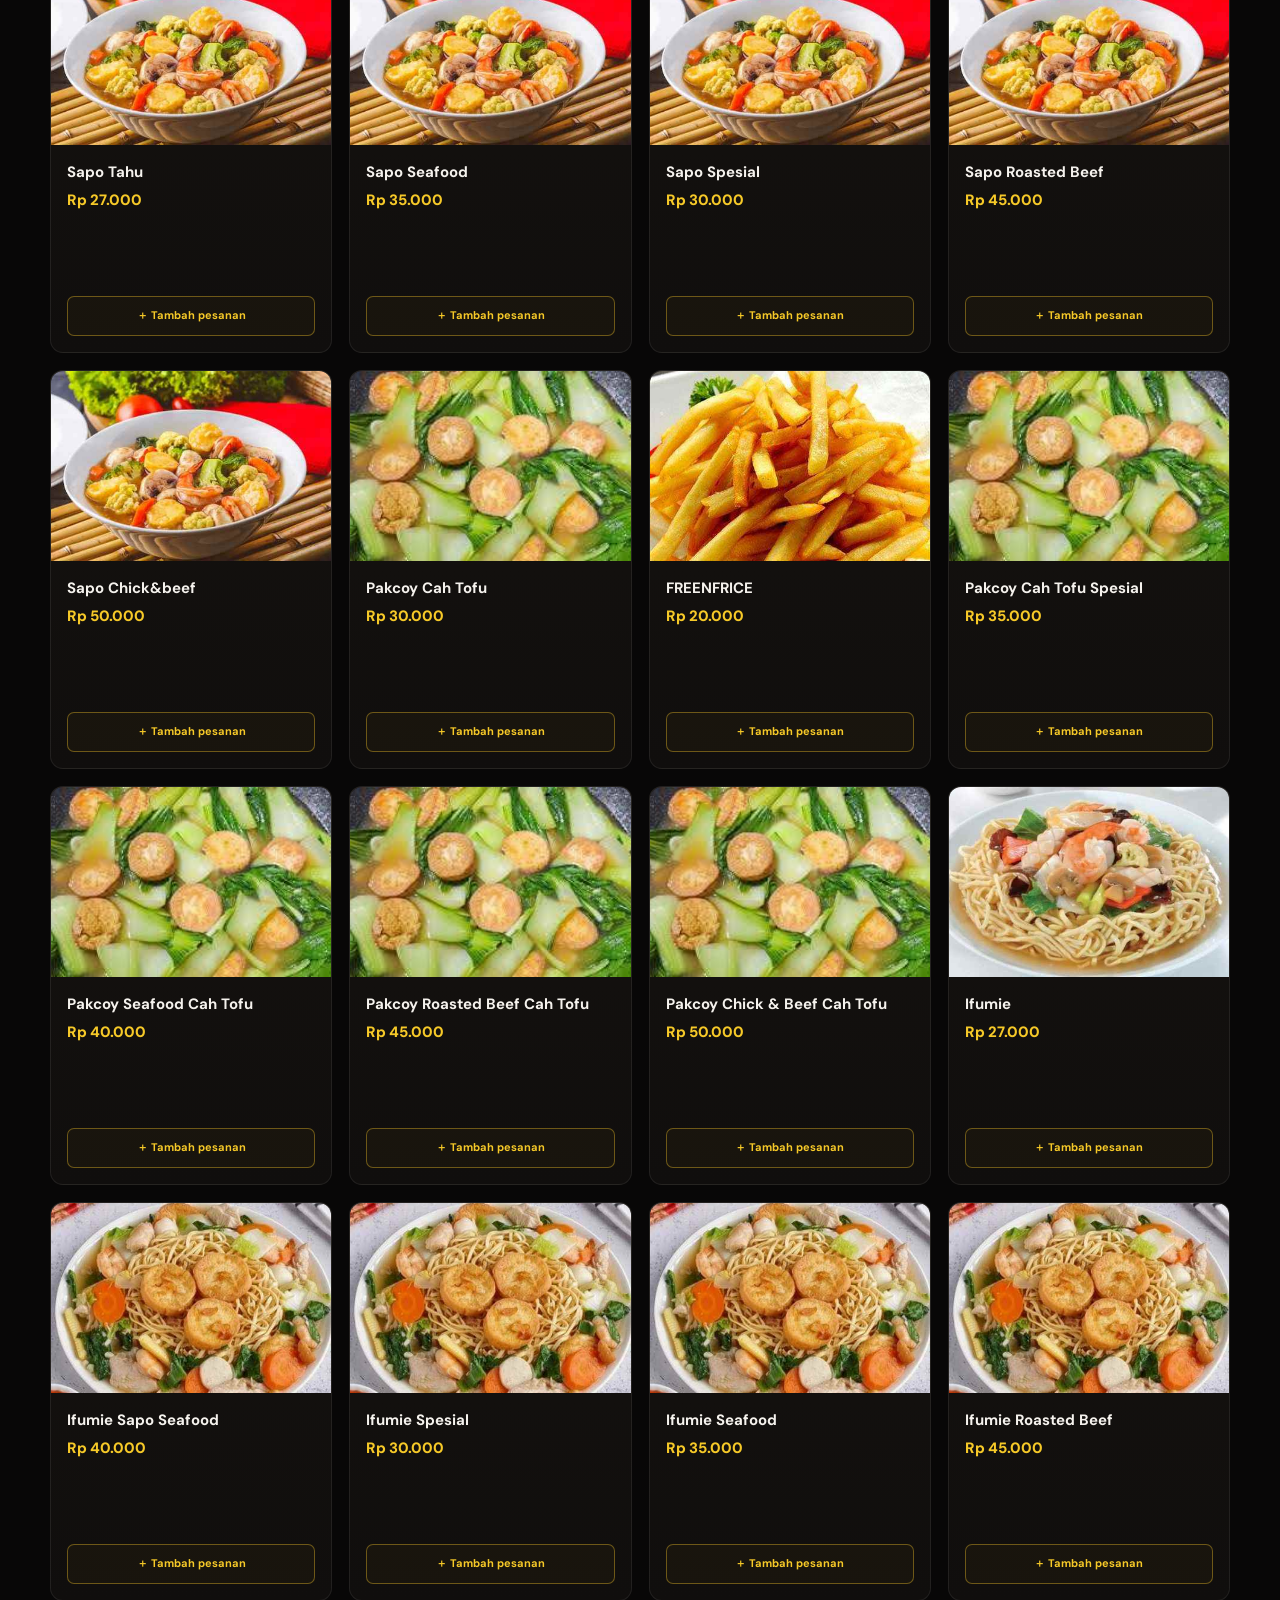
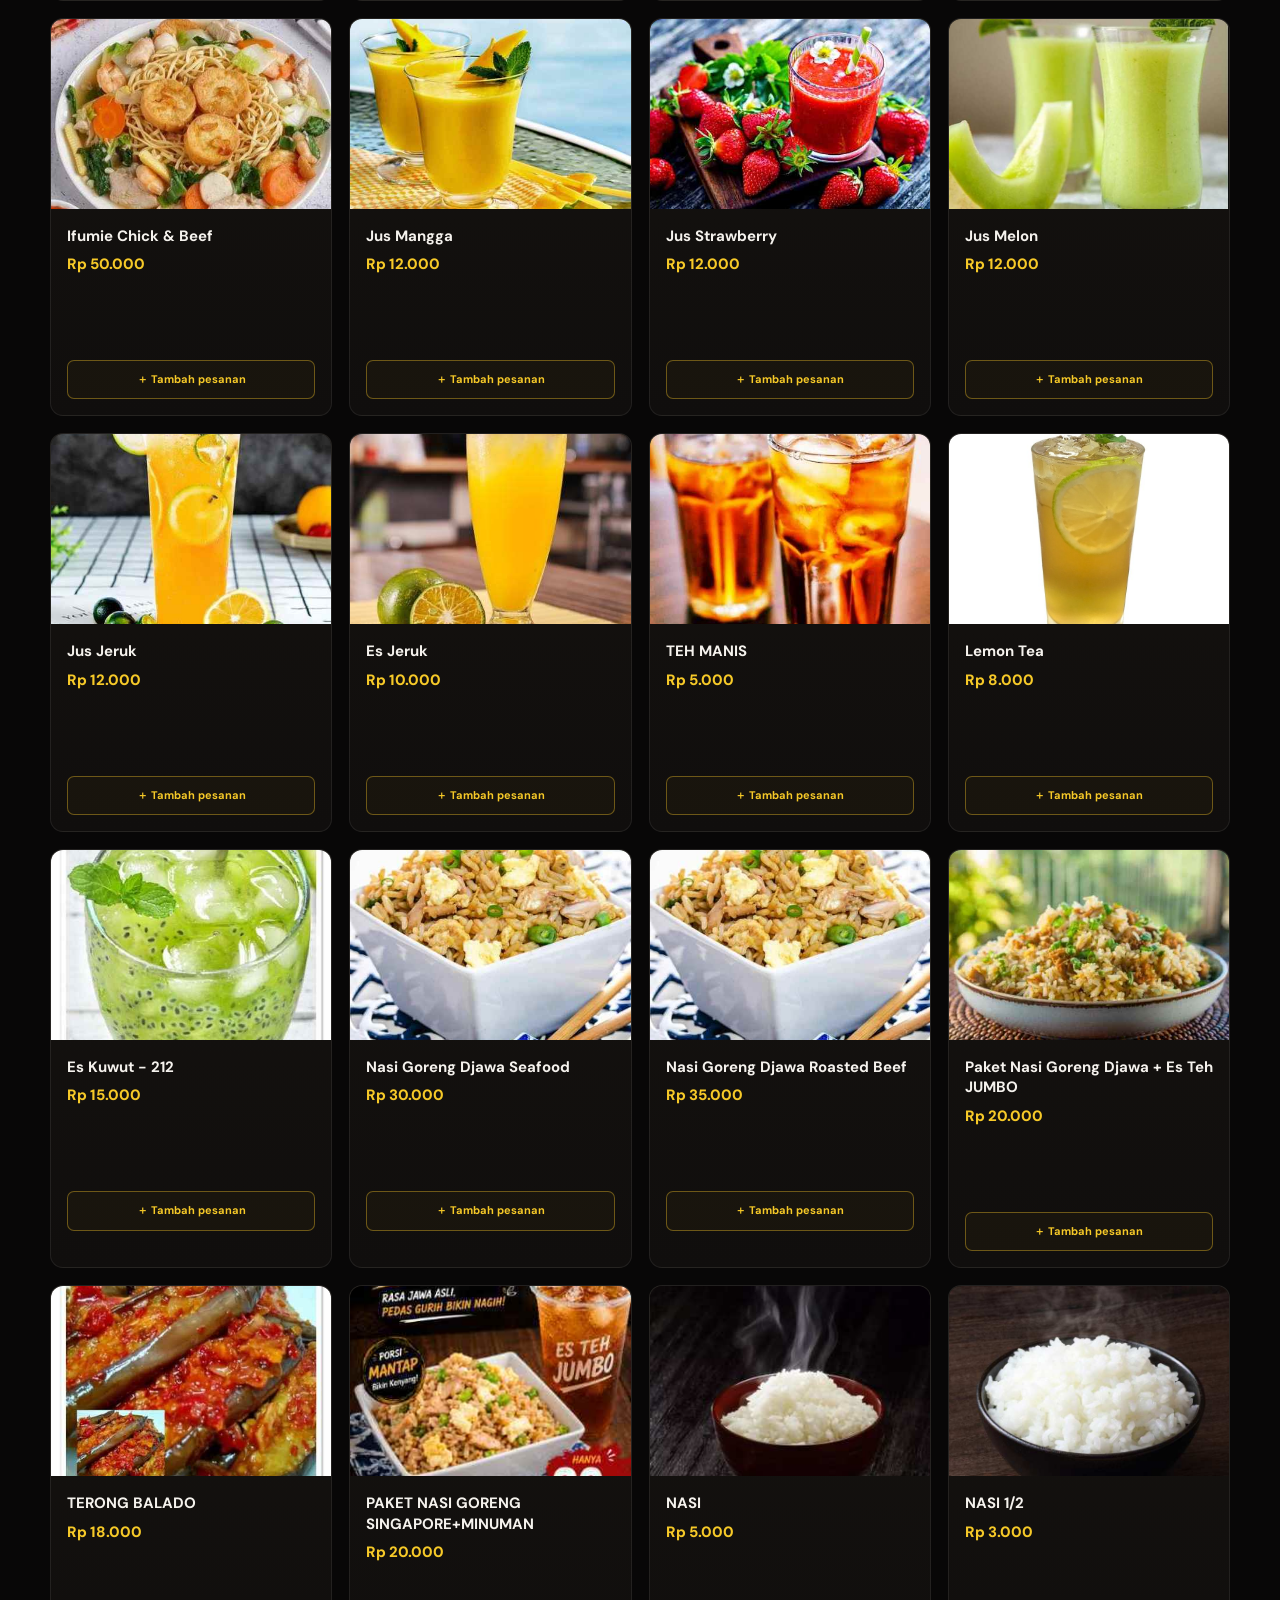
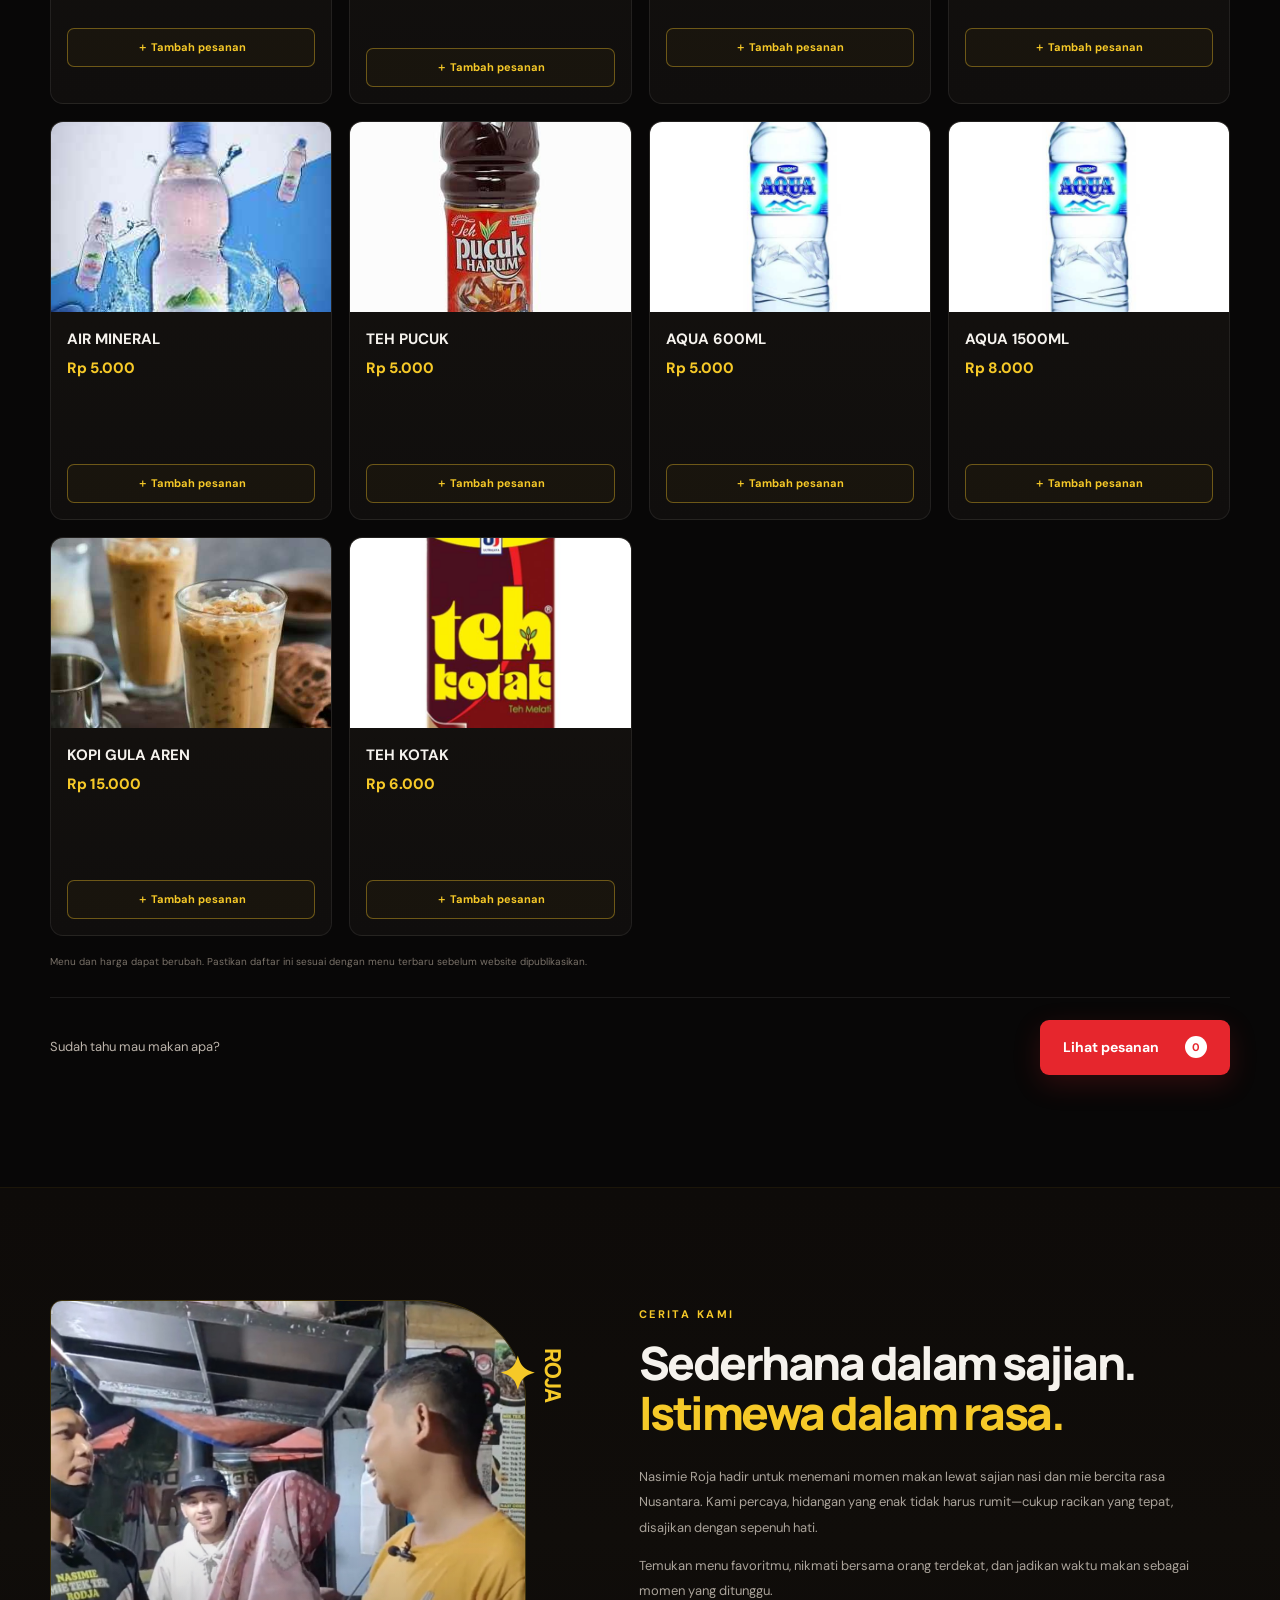
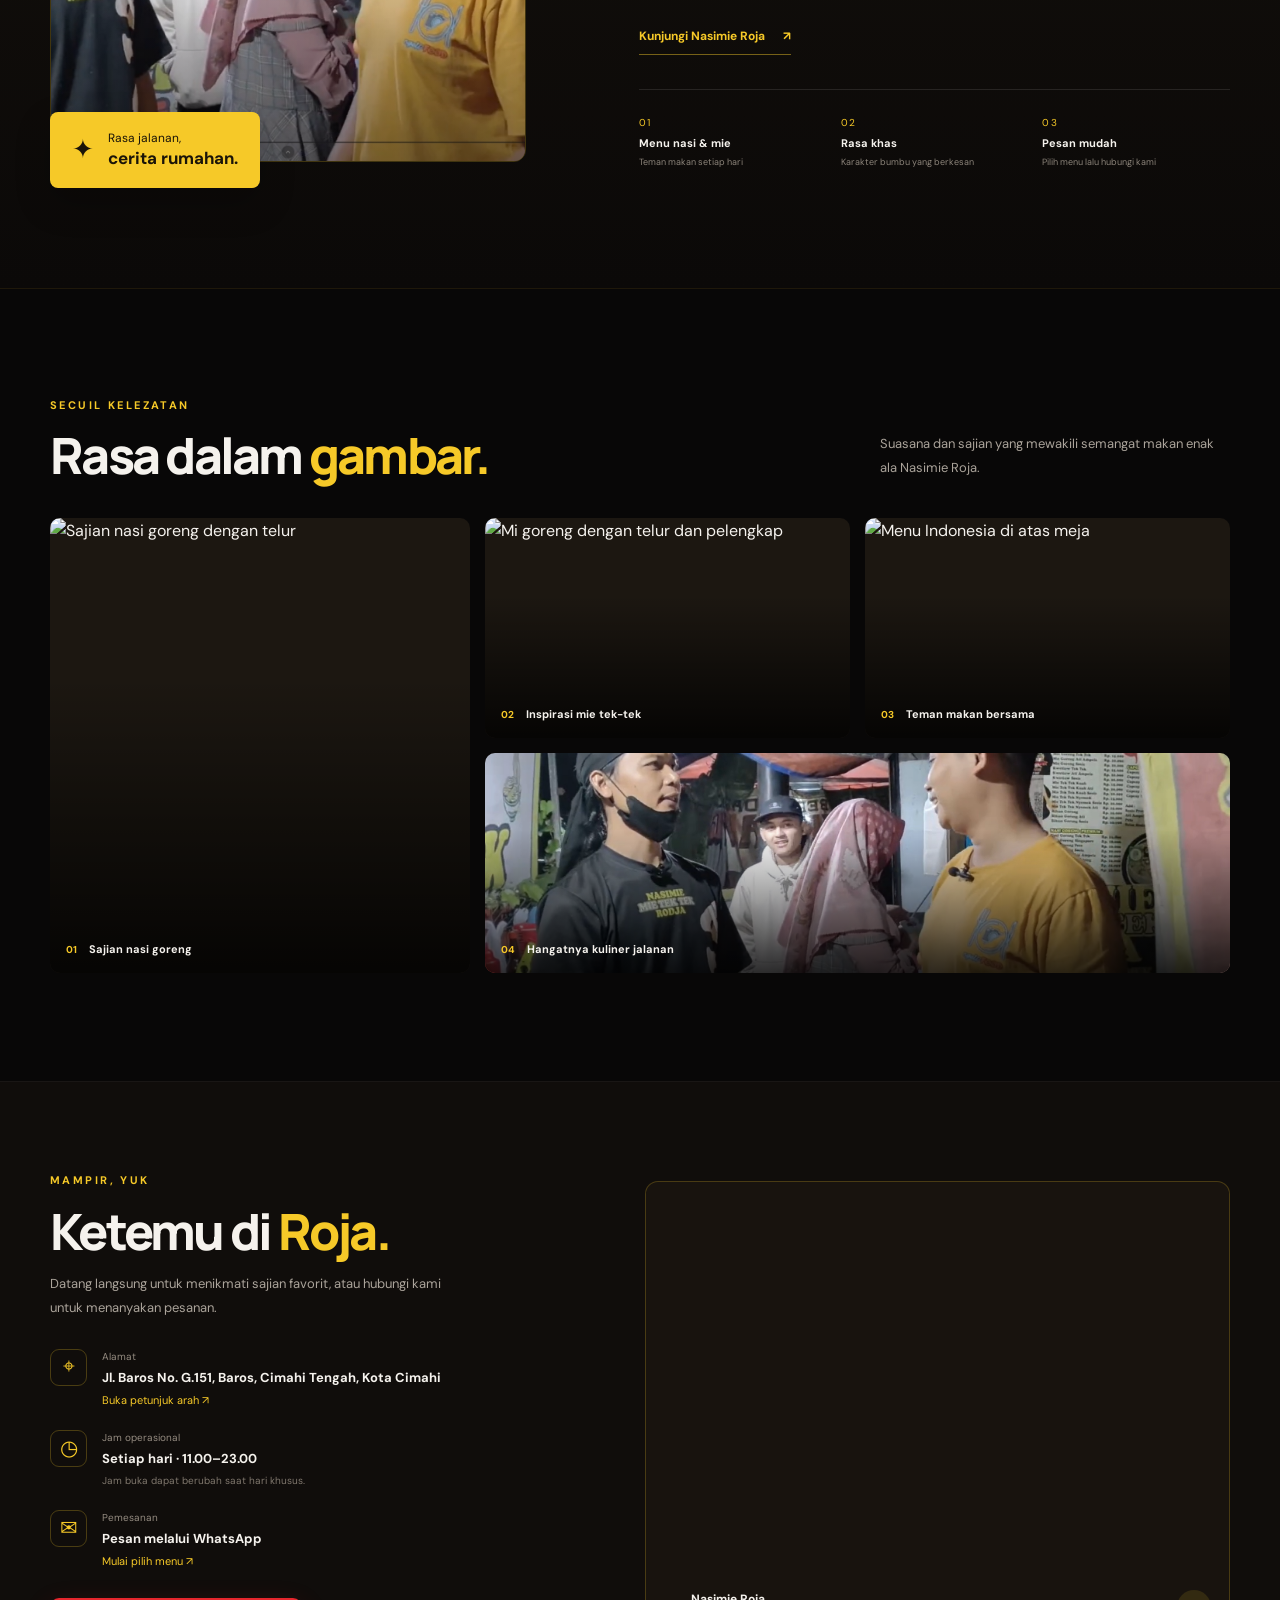
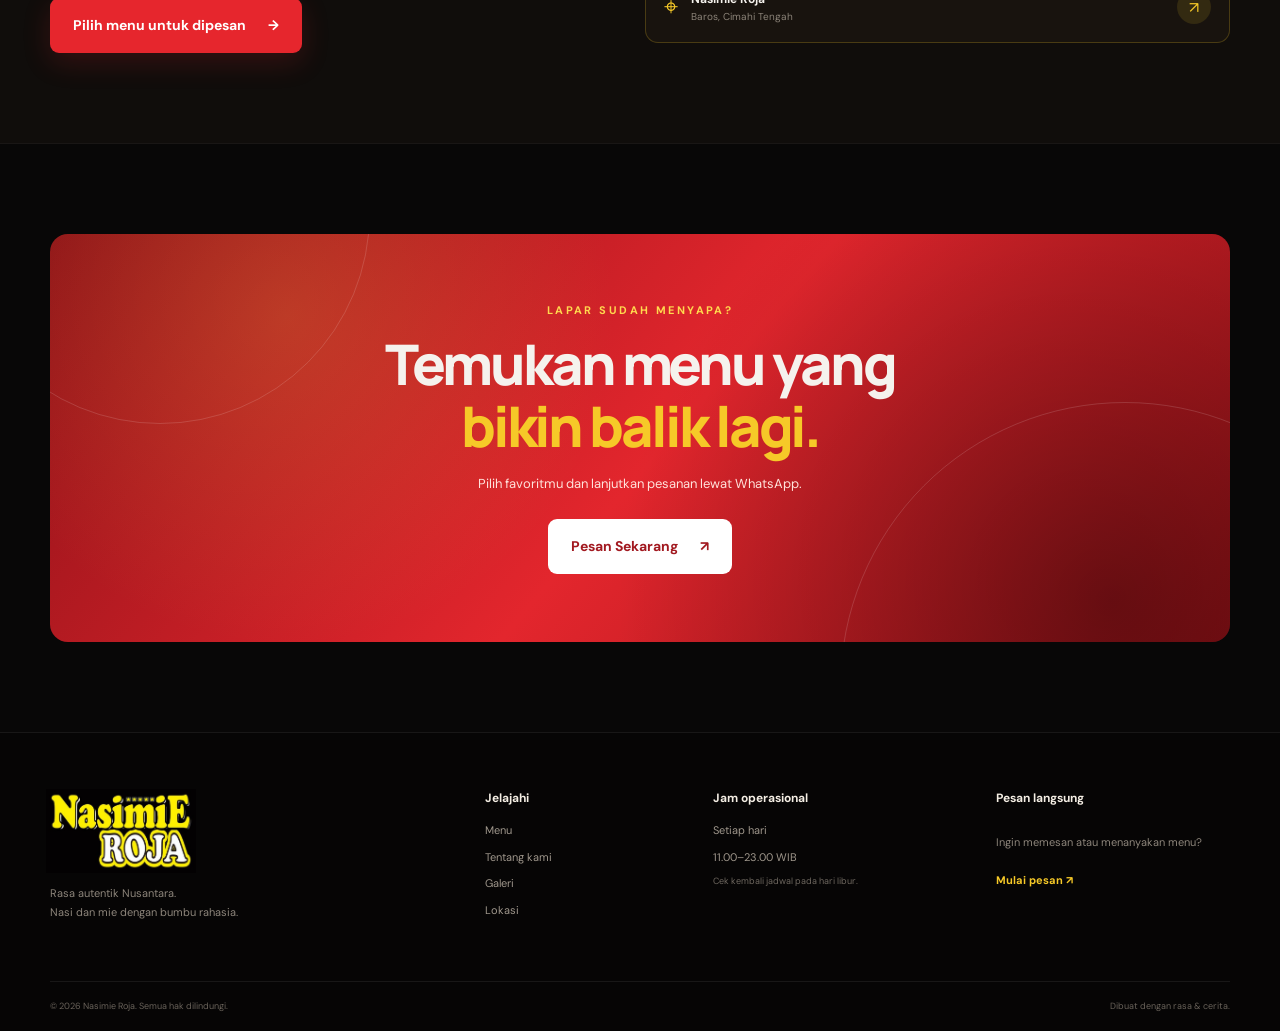
==== commit 0f05882b: "Update index.html" ====
--- a/index.html
+++ b/index.html
@@ -72,7 +72,7 @@
     <section class="menu-section section-wrap" id="menu" aria-labelledby="menu-title">
       <div class="section-heading">
         <div><p class="eyebrow">YANG BIKIN KANGEN</p><h2 id="menu-title">Menu <span class="gold-text">favorit.</span></h2></div>
-        <p>Dari menu Nasi Goreng terfavorit dan Mie Tek Tek Rasa Terbaik, Menjadi pilih yang paling cocok untuk seleramu.</p>
+        <p>Dari menu andalan sampai minuman segar, pilih yang paling cocok untuk seleramu.</p>
       </div>
       <div class="menu-filters" role="group" aria-label="Filter kategori menu">
         <button class="filter-chip active" type="button" data-filter="all" aria-pressed="true">Semua menu</button>
@@ -116,7 +116,7 @@
         <div class="location-copy"><p class="eyebrow">MAMPIR, YUK</p><h2 id="location-title">Ketemu di <span class="gold-text">Roja.</span></h2><p>Datang langsung untuk menikmati sajian favorit, atau hubungi kami untuk menanyakan pesanan.</p>
           <div class="contact-list">
             <div class="contact-row"><span class="contact-icon">⌖</span><div><small>Alamat</small><b>Jl. Baros No. G.151, Baros, Cimahi Tengah, Kota Cimahi</b><a href="https://www.google.com/maps/search/?api=1&query=NASIMIE%20TEK%20TEK%20ROJA%20NASI%20GORENG%20NASIMIE%20ROJA%2C%20Jl.%20Baros%20No.%20G151%2C%20Baros%2C%20Cimahi%20Tengah%2C%20Kota%20Cimahi%2C%20Jawa%20Barat" target="_blank" rel="noopener">Buka petunjuk arah ↗</a></div></div>
-            <div class="contact-row"><span class="contact-icon">◷</span><div><small>Jam operasional</small><b>Setiap hari · 11.00–23.00|Minggu · 16.00–23.00</b><span class="contact-muted">Jam buka dapat berubah saat hari khusus.</span></div></div>
+            <div class="contact-row"><span class="contact-icon">◷</span><div><small>Jam operasional</small><b>Setiap hari · 11.00–23.00</b><span class="contact-muted">Jam buka dapat berubah saat hari khusus.</span></div></div>
             <div class="contact-row"><span class="contact-icon">✉</span><div><small>Pemesanan</small><b>Pesan melalui WhatsApp</b><a href="#menu" data-scroll-menu>Mulai pilih menu ↗</a></div></div>
           </div>
           <button class="button button-red" type="button" data-scroll-menu>Pilih menu untuk dipesan <span aria-hidden="true">→</span></button>
@@ -131,7 +131,7 @@
   </main>
 
   <footer class="site-footer">
-    <div class="footer-main section-wrap"><div class="footer-brand"><img src="assets/logo-nasimie-roja.jpg" alt="Logo Nasimie Roja" loading="lazy"><p>Rasa Terbaik|bercita rasa bintang lima.<br>Nasi dan mie dengan bumbu rahasia.</p></div><div class="footer-links"><b>Jelajahi</b><a href="#menu">Menu</a><a href="#cerita">Tentang kami</a><a href="#galeri">Galeri</a><a href="#lokasi">Lokasi</a></div><div class="footer-links"><b>Jam operasional</b><span>Setiap hari</span><span>11.00–23.00|Minggu · 16.00–23.00 WIB</span><span class="footer-small">Cek kembali jadwal pada hari libur.</span></div><div class="footer-links"><b>Pesan langsung</b><p>Ingin memesan atau menanyakan menu?</p><button class="footer-order" type="button" data-scroll-menu>Mulai pesan ↗</button></div></div>
+    <div class="footer-main section-wrap"><div class="footer-brand"><img src="assets/logo-nasimie-roja.jpg" alt="Logo Nasimie Roja" loading="lazy"><p>Rasa autentik Nusantara.<br>Nasi dan mie dengan bumbu rahasia.</p></div><div class="footer-links"><b>Jelajahi</b><a href="#menu">Menu</a><a href="#cerita">Tentang kami</a><a href="#galeri">Galeri</a><a href="#lokasi">Lokasi</a></div><div class="footer-links"><b>Jam operasional</b><span>Setiap hari</span><span>11.00–23.00 WIB</span><span class="footer-small">Cek kembali jadwal pada hari libur.</span></div><div class="footer-links"><b>Pesan langsung</b><p>Ingin memesan atau menanyakan menu?</p><button class="footer-order" type="button" data-scroll-menu>Mulai pesan ↗</button></div></div>
     <div class="footer-bottom section-wrap"><span>© <span id="year"></span> Nasimie Roja. Semua hak dilindungi.</span><span>Dibuat dengan rasa & cerita.</span></div>
   </footer>
 
@@ -142,6 +142,20 @@
     <div class="cart-footer"><div class="cart-total-row"><span>Subtotal</span><strong id="cart-subtotal">Rp0</strong></div>
       <label class="form-label" for="customer-name">Nama pemesan <span aria-hidden="true">*</span></label><input class="checkout-input" id="customer-name" type="text" autocomplete="name" maxlength="80" placeholder="Masukkan nama pemesan" required>
       <label class="form-label checkout-label-spaced" for="customer-phone">Nomor telepon / WhatsApp <span aria-hidden="true">*</span></label><input class="checkout-input" id="customer-phone" type="tel" inputmode="tel" autocomplete="tel" maxlength="20" placeholder="Contoh: 081234567890" required>
+      <label class="form-label checkout-label-spaced" for="order-method">Metode pemesanan <span aria-hidden="true">*</span></label>
+      <select class="checkout-input" id="order-method" required>
+        <option value="gosend">GoSend</option>
+        <option value="grabexpress">GrabExpress</option>
+        <option value="pickup">Ambil sendiri di restoran</option>
+      </select>
+      <div id="delivery-address-wrap">
+        <label class="form-label checkout-label-spaced" for="delivery-address">Alamat pengiriman <span aria-hidden="true">*</span></label>
+        <textarea class="checkout-input" id="delivery-address" rows="2" placeholder="Masukkan alamat lengkap dan patokan lokasi"></textarea>
+      </div>
+      <div id="pickup-time-wrap" hidden>
+        <label class="form-label checkout-label-spaced" for="pickup-time">Waktu pengambilan</label>
+        <select class="checkout-input" id="pickup-time"><option value="Sekarang / secepatnya">Ambil sekarang</option><option value="Sesuai jam yang disepakati">Ambil nanti (konfirmasi jam melalui WhatsApp)</option></select>
+      </div>
       <label class="form-label checkout-label-spaced" for="customer-note">Catatan pesanan (opsional)</label><textarea id="customer-note" rows="2" placeholder="Contoh: tidak pedas, tanpa bawang..."></textarea>
       <button class="button button-red checkout-button" type="button" id="checkout-button">Lanjutkan via WhatsApp <span aria-hidden="true">↗</span></button><p class="checkout-help">Nama dan nomor telepon akan dicantumkan otomatis pada pesan WhatsApp.</p></div>
   </aside>
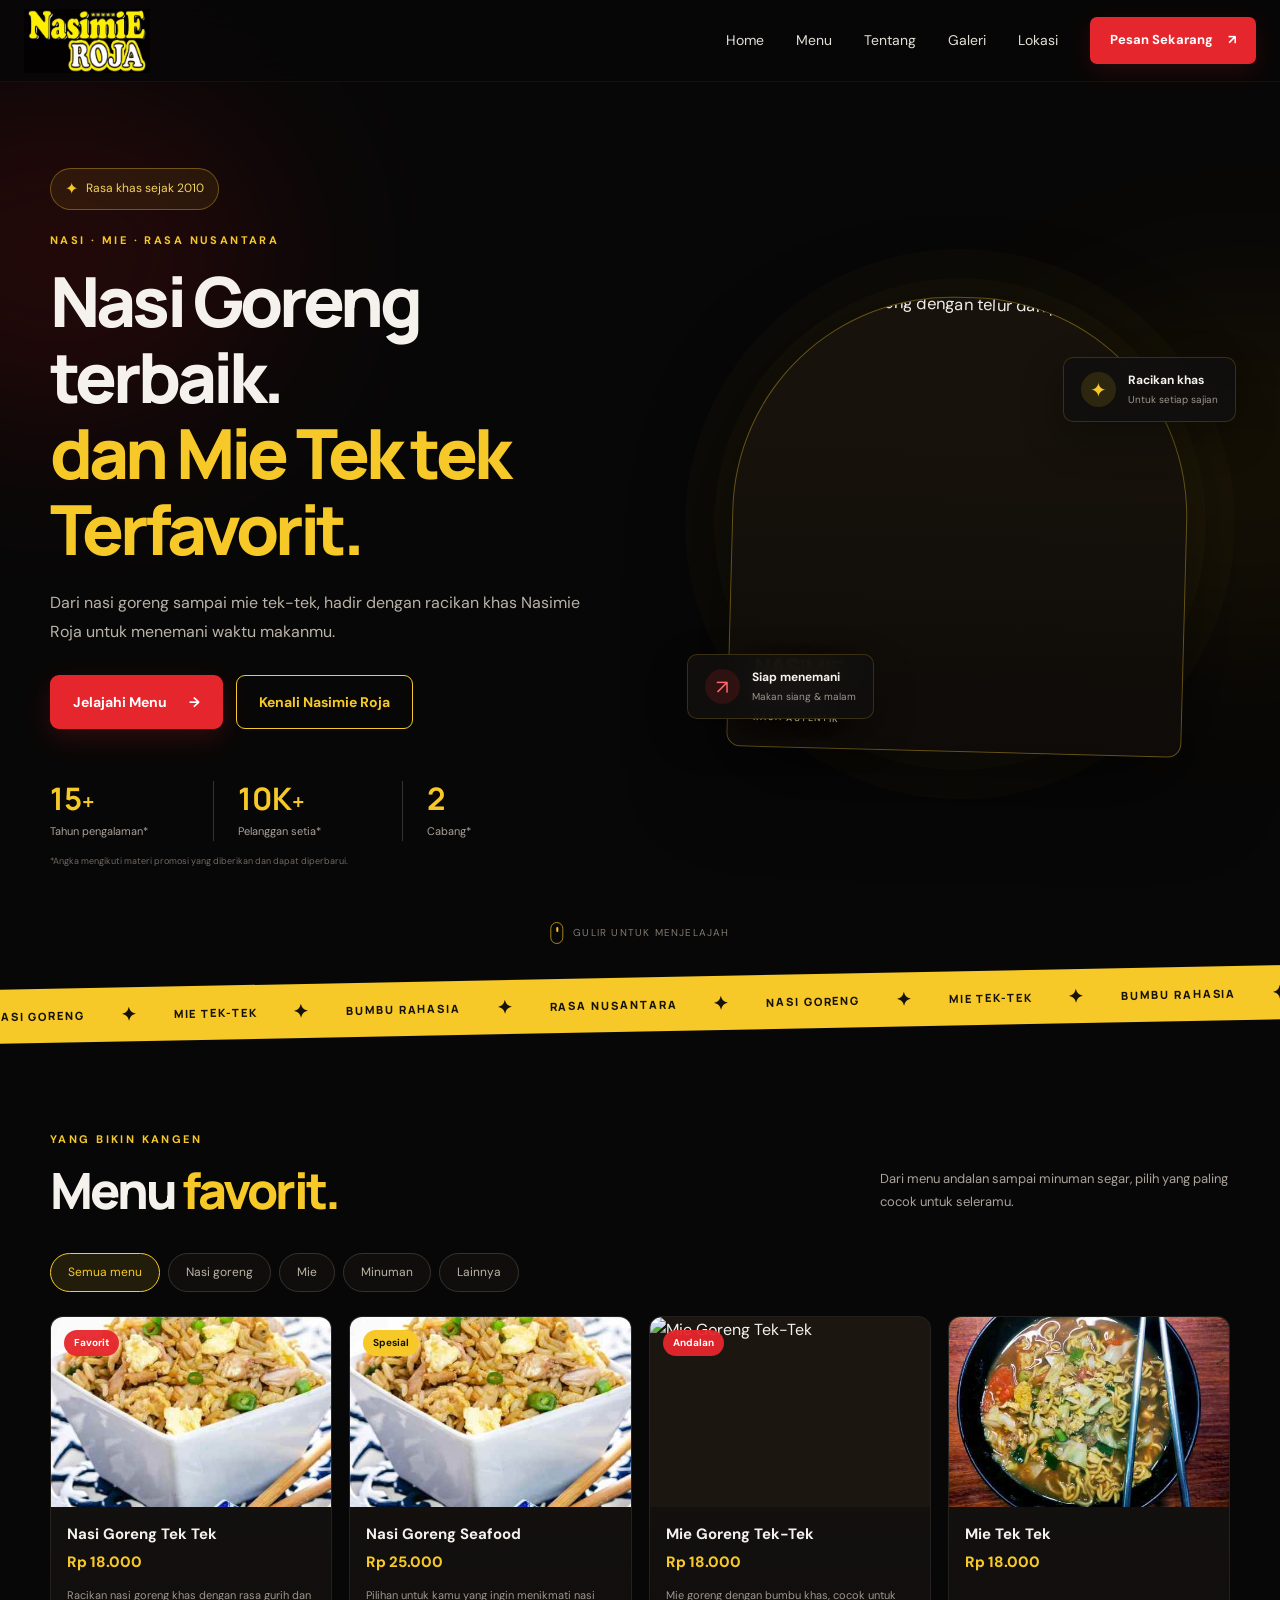
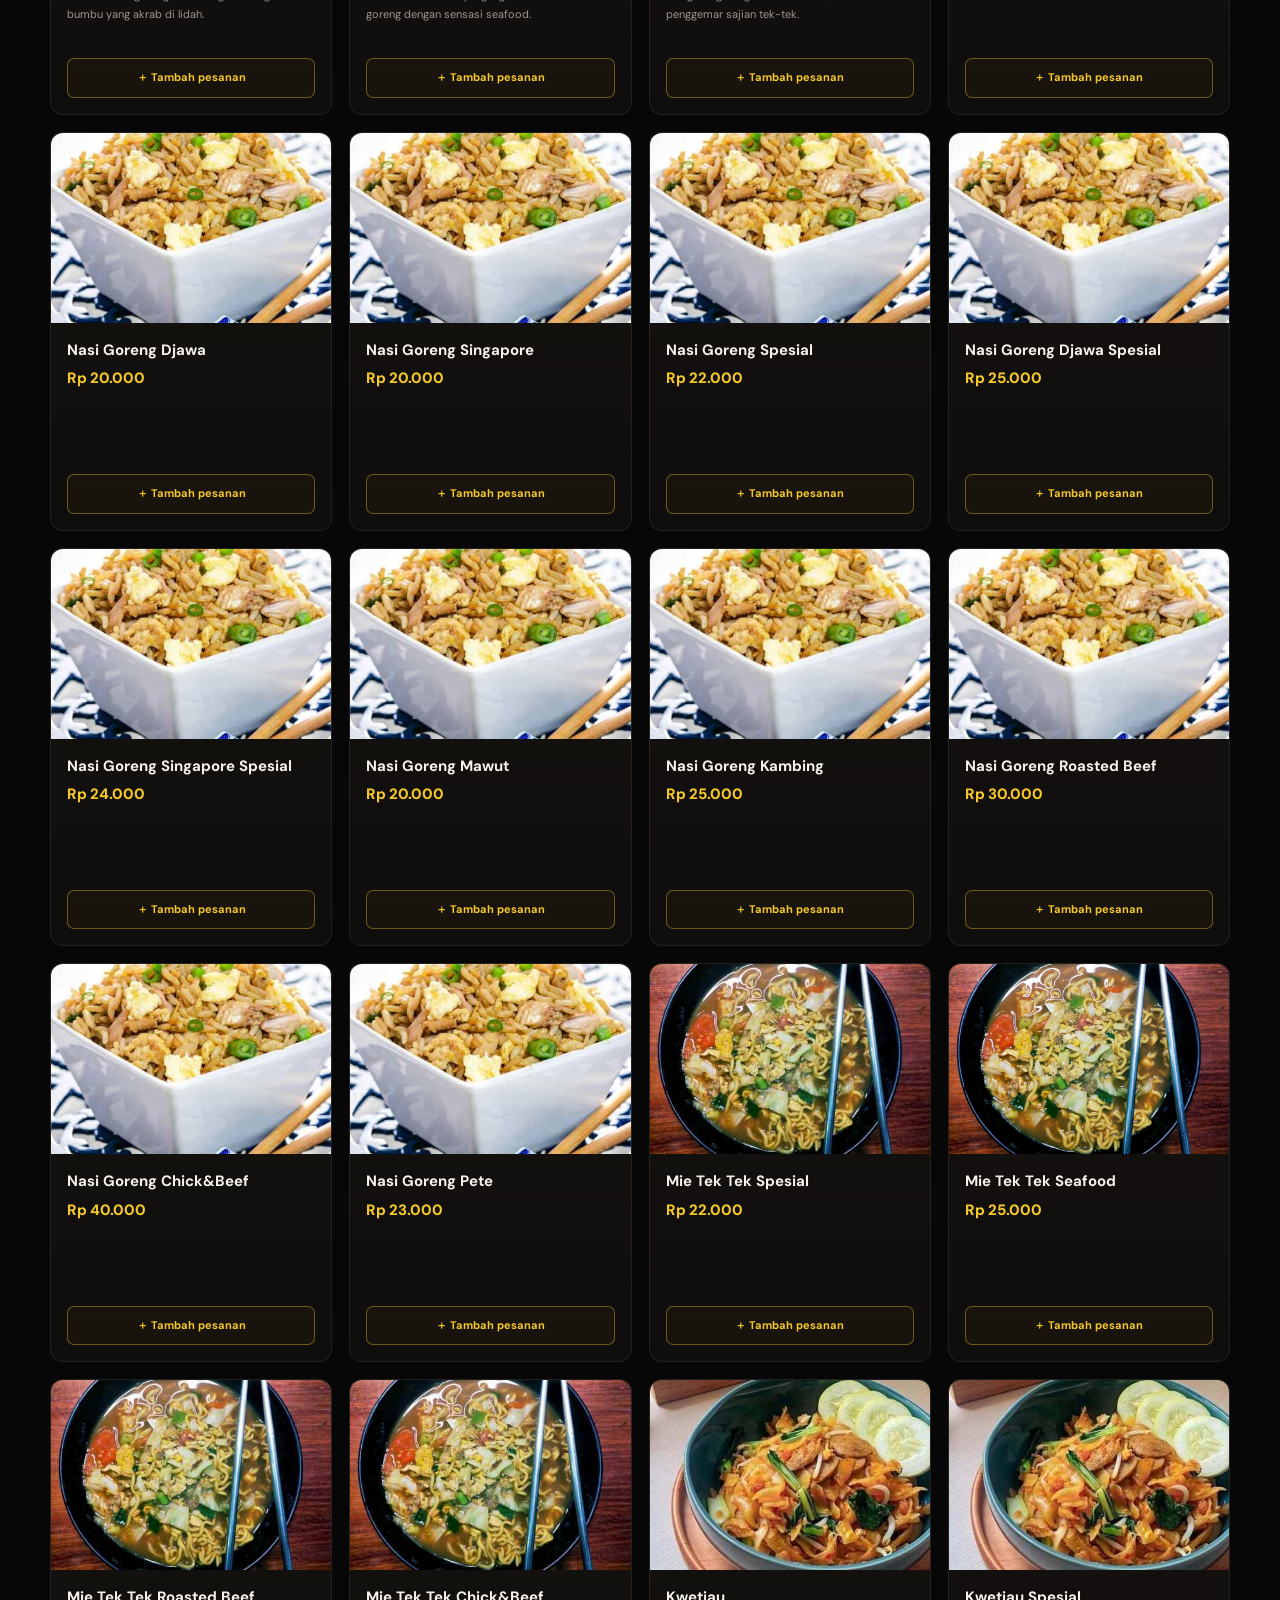
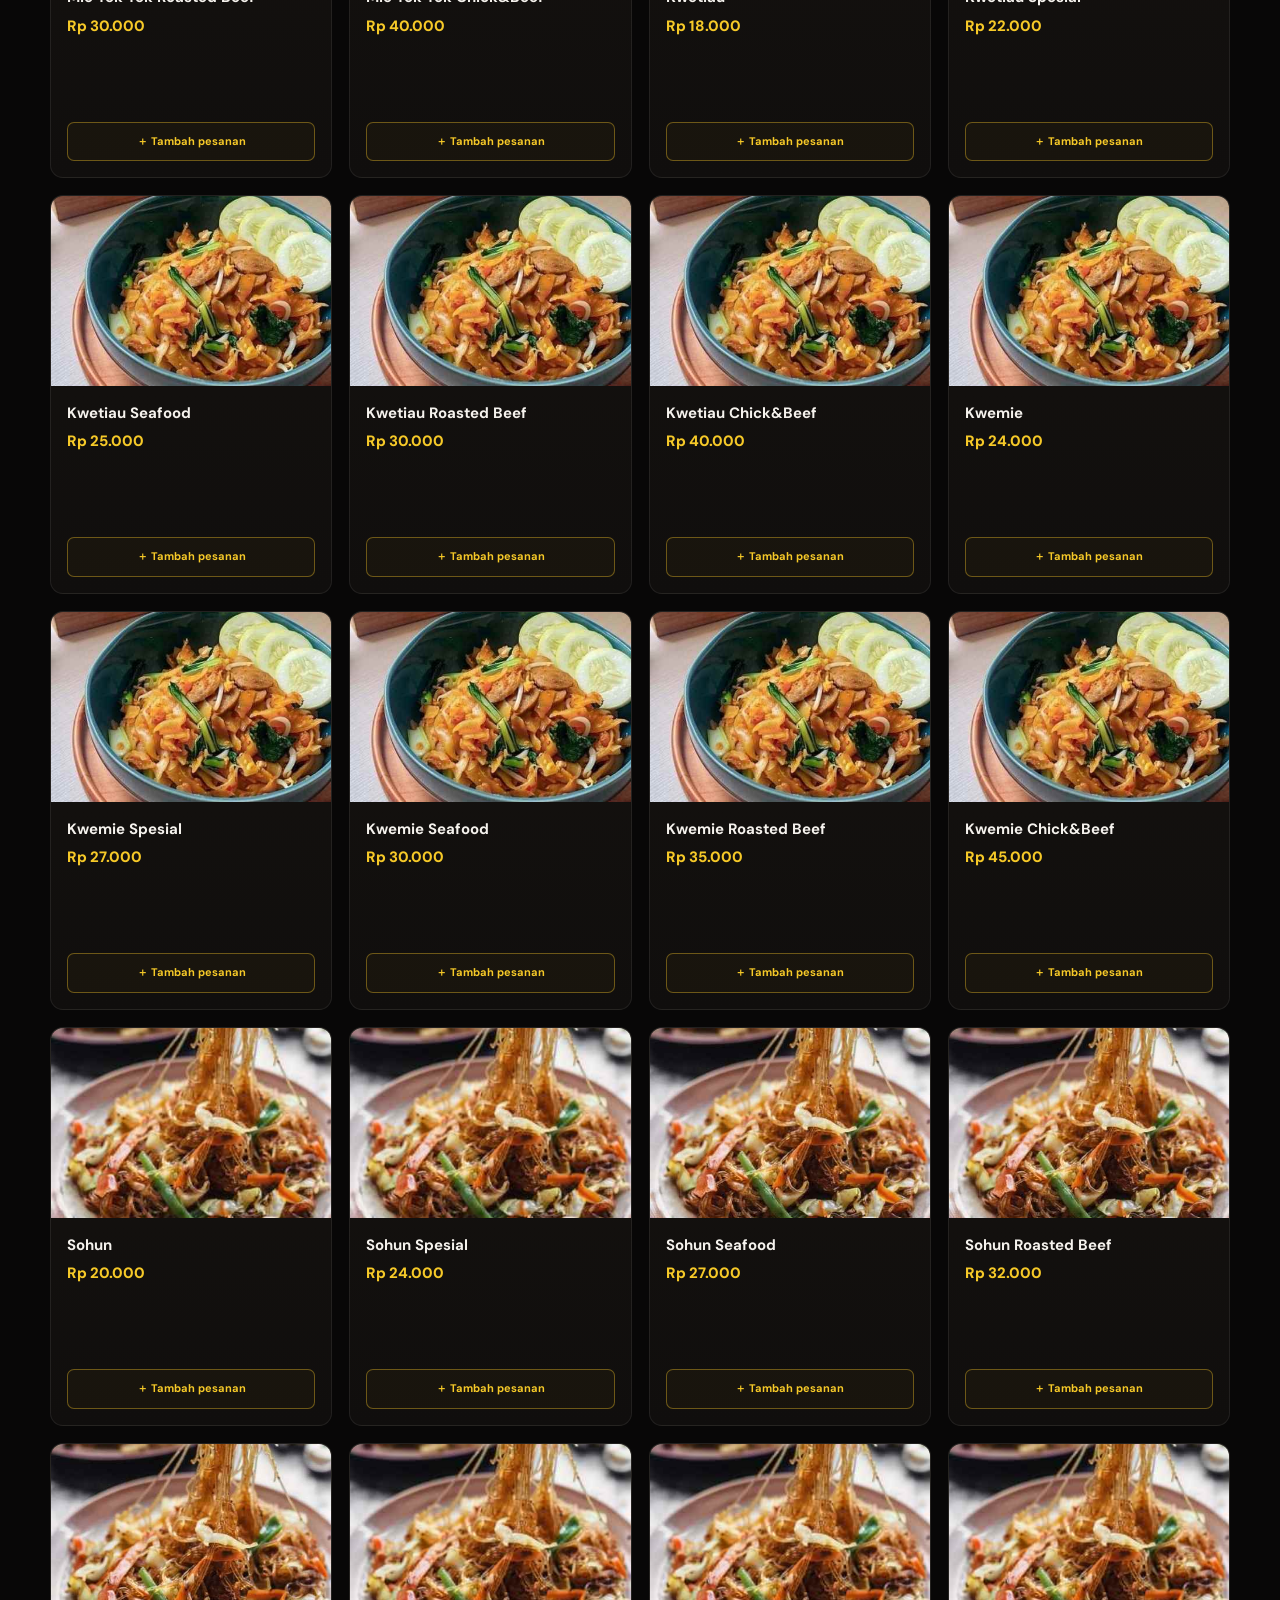
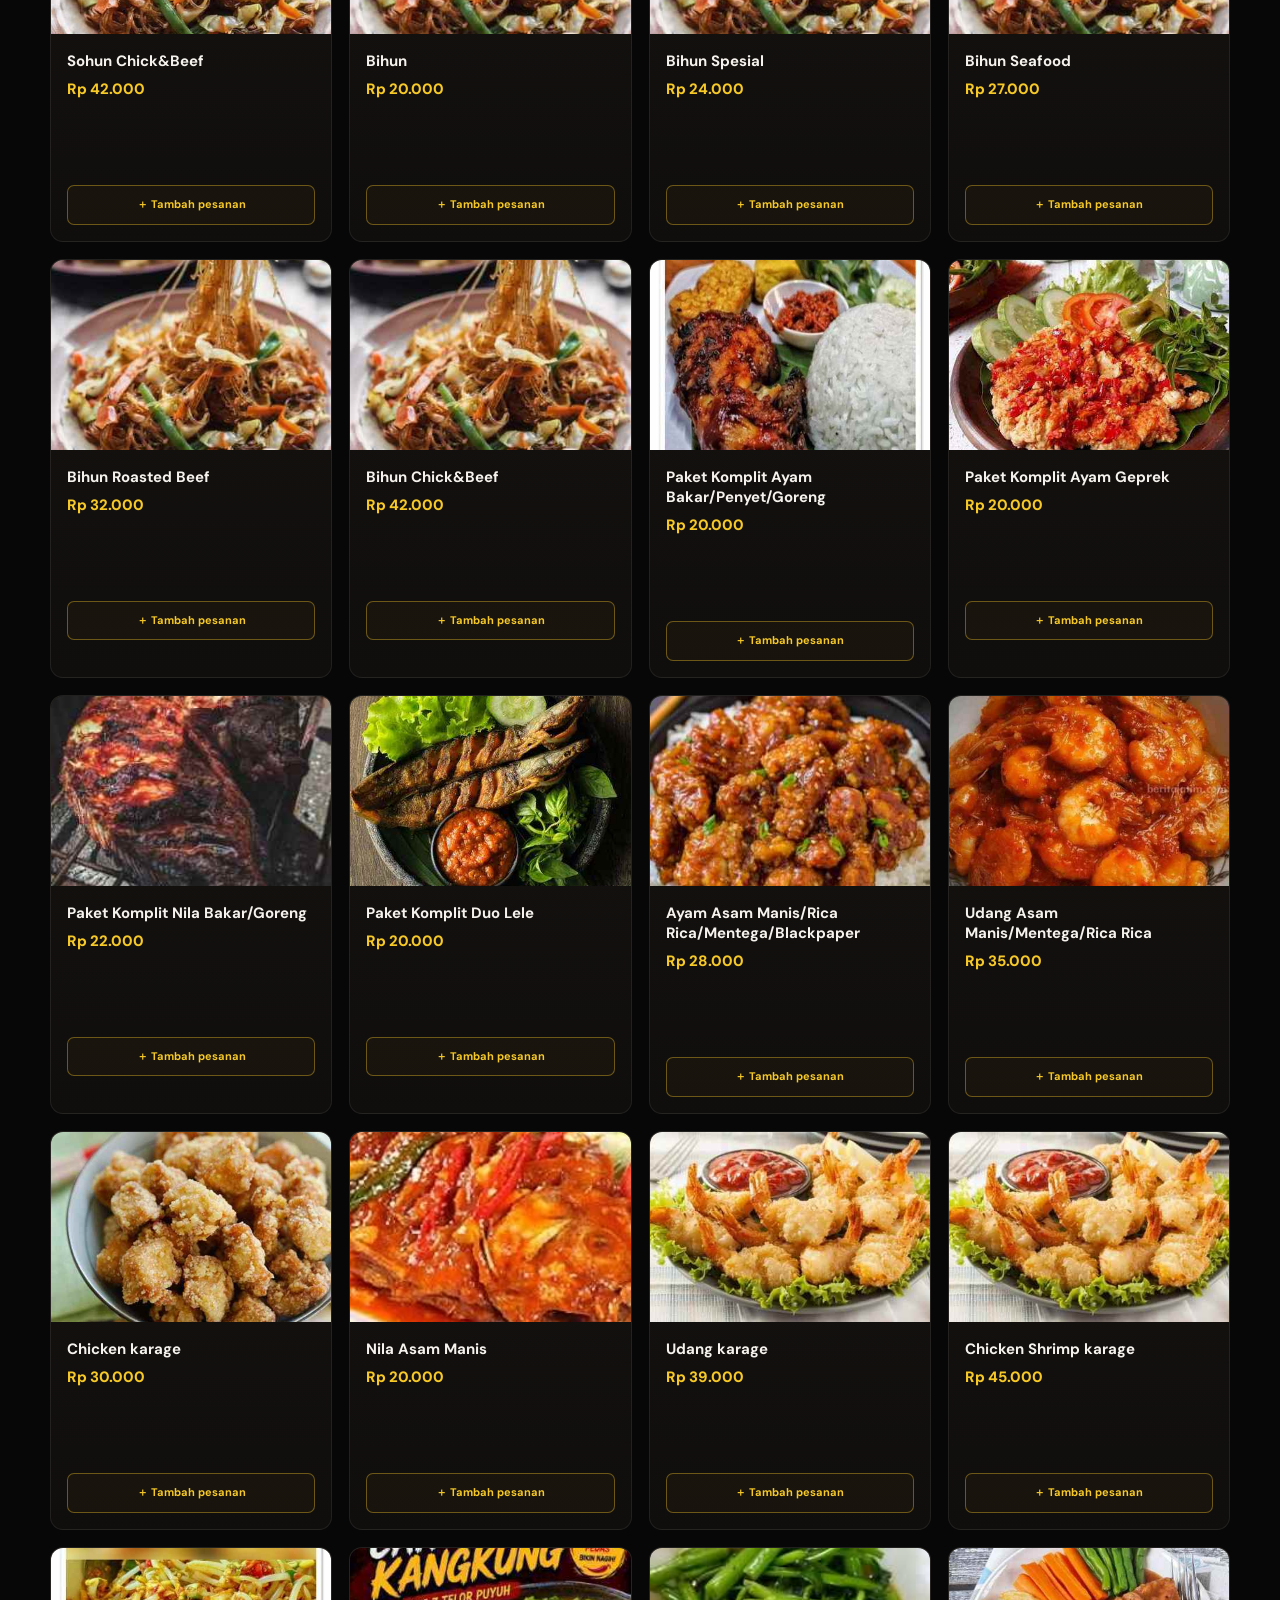
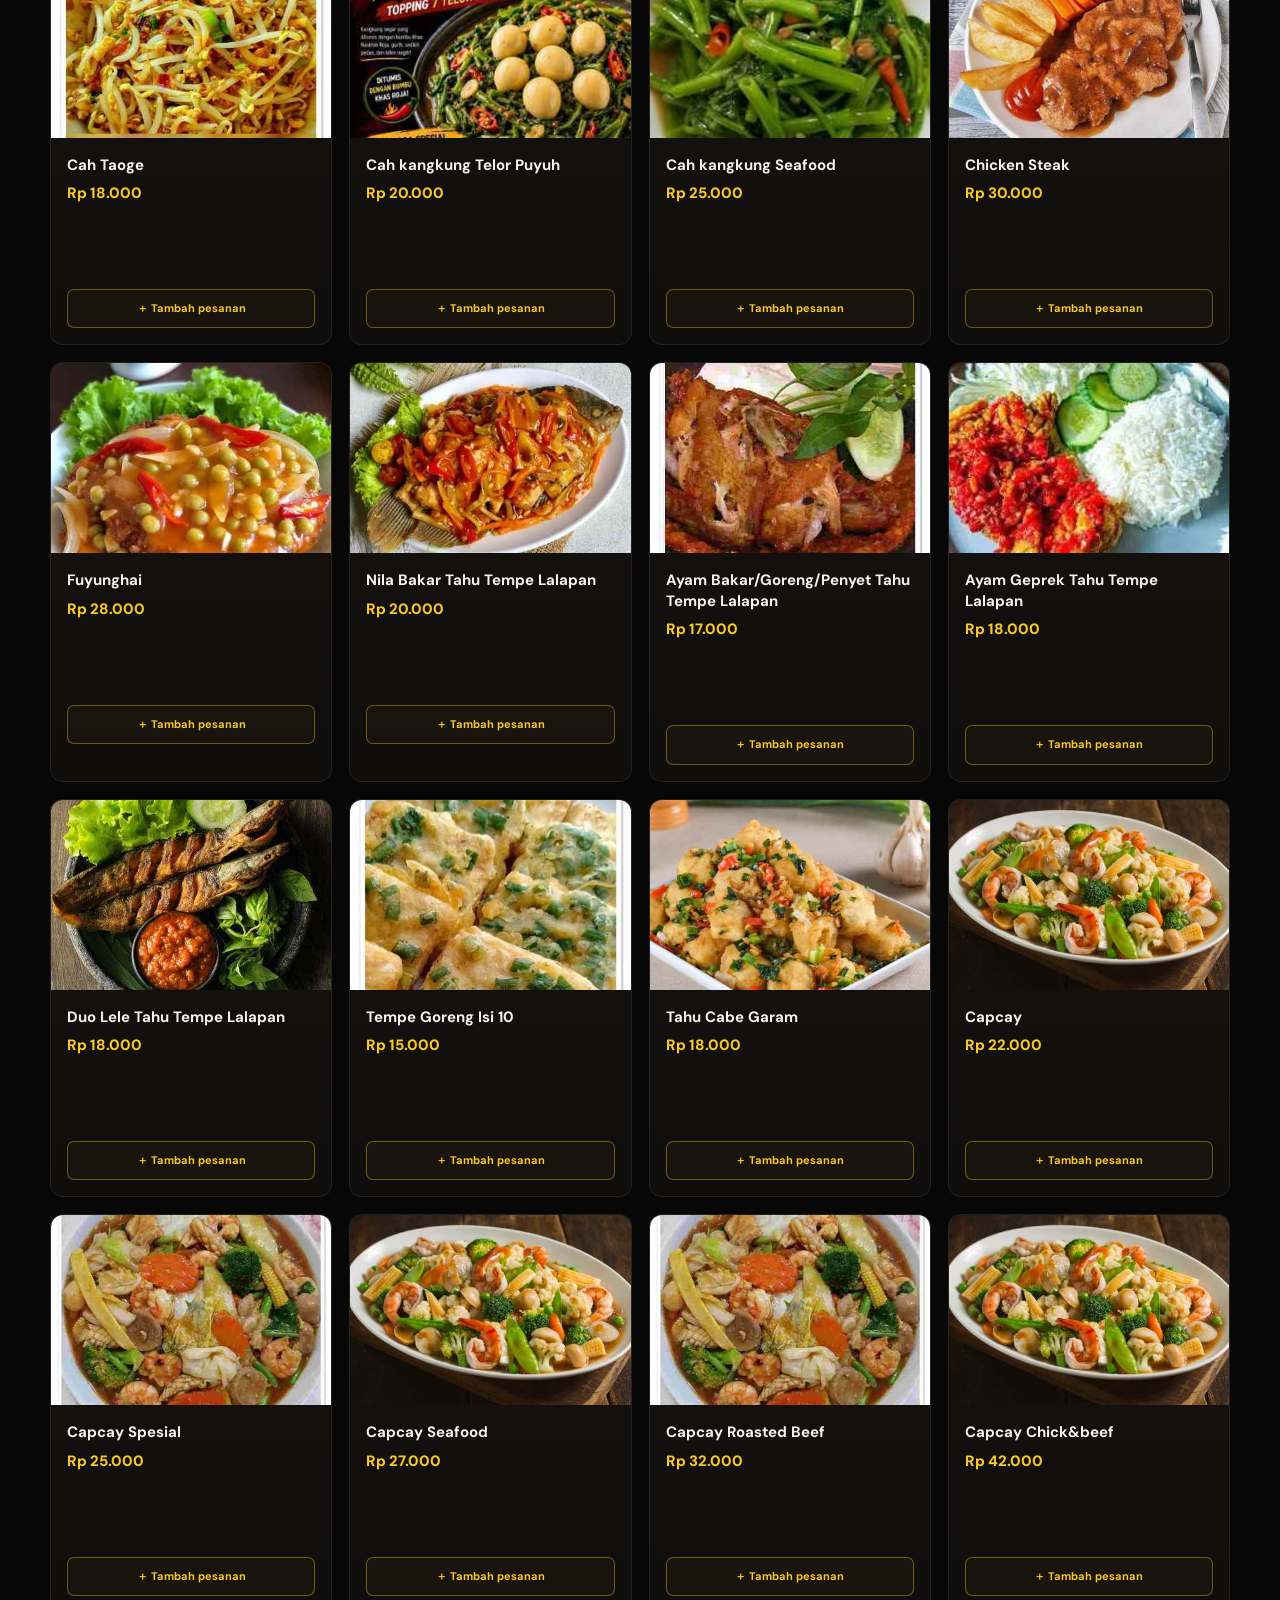
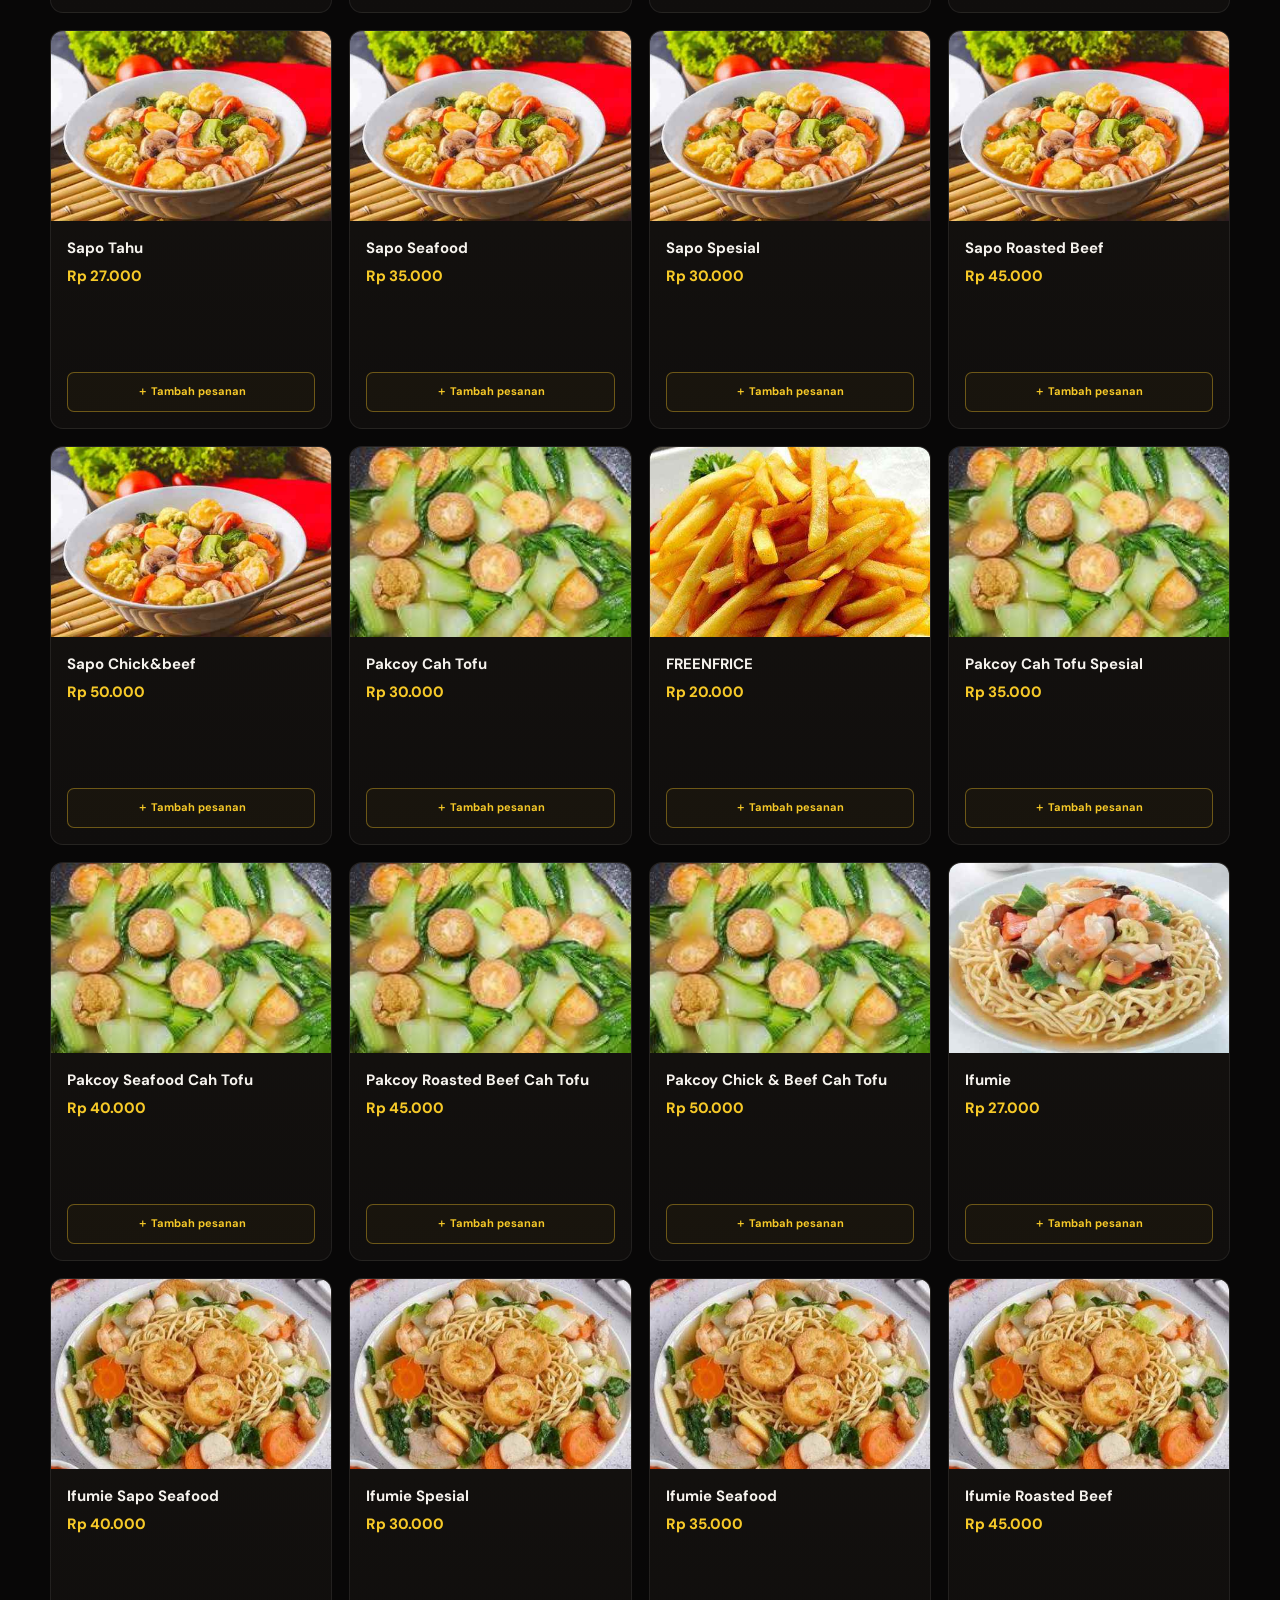
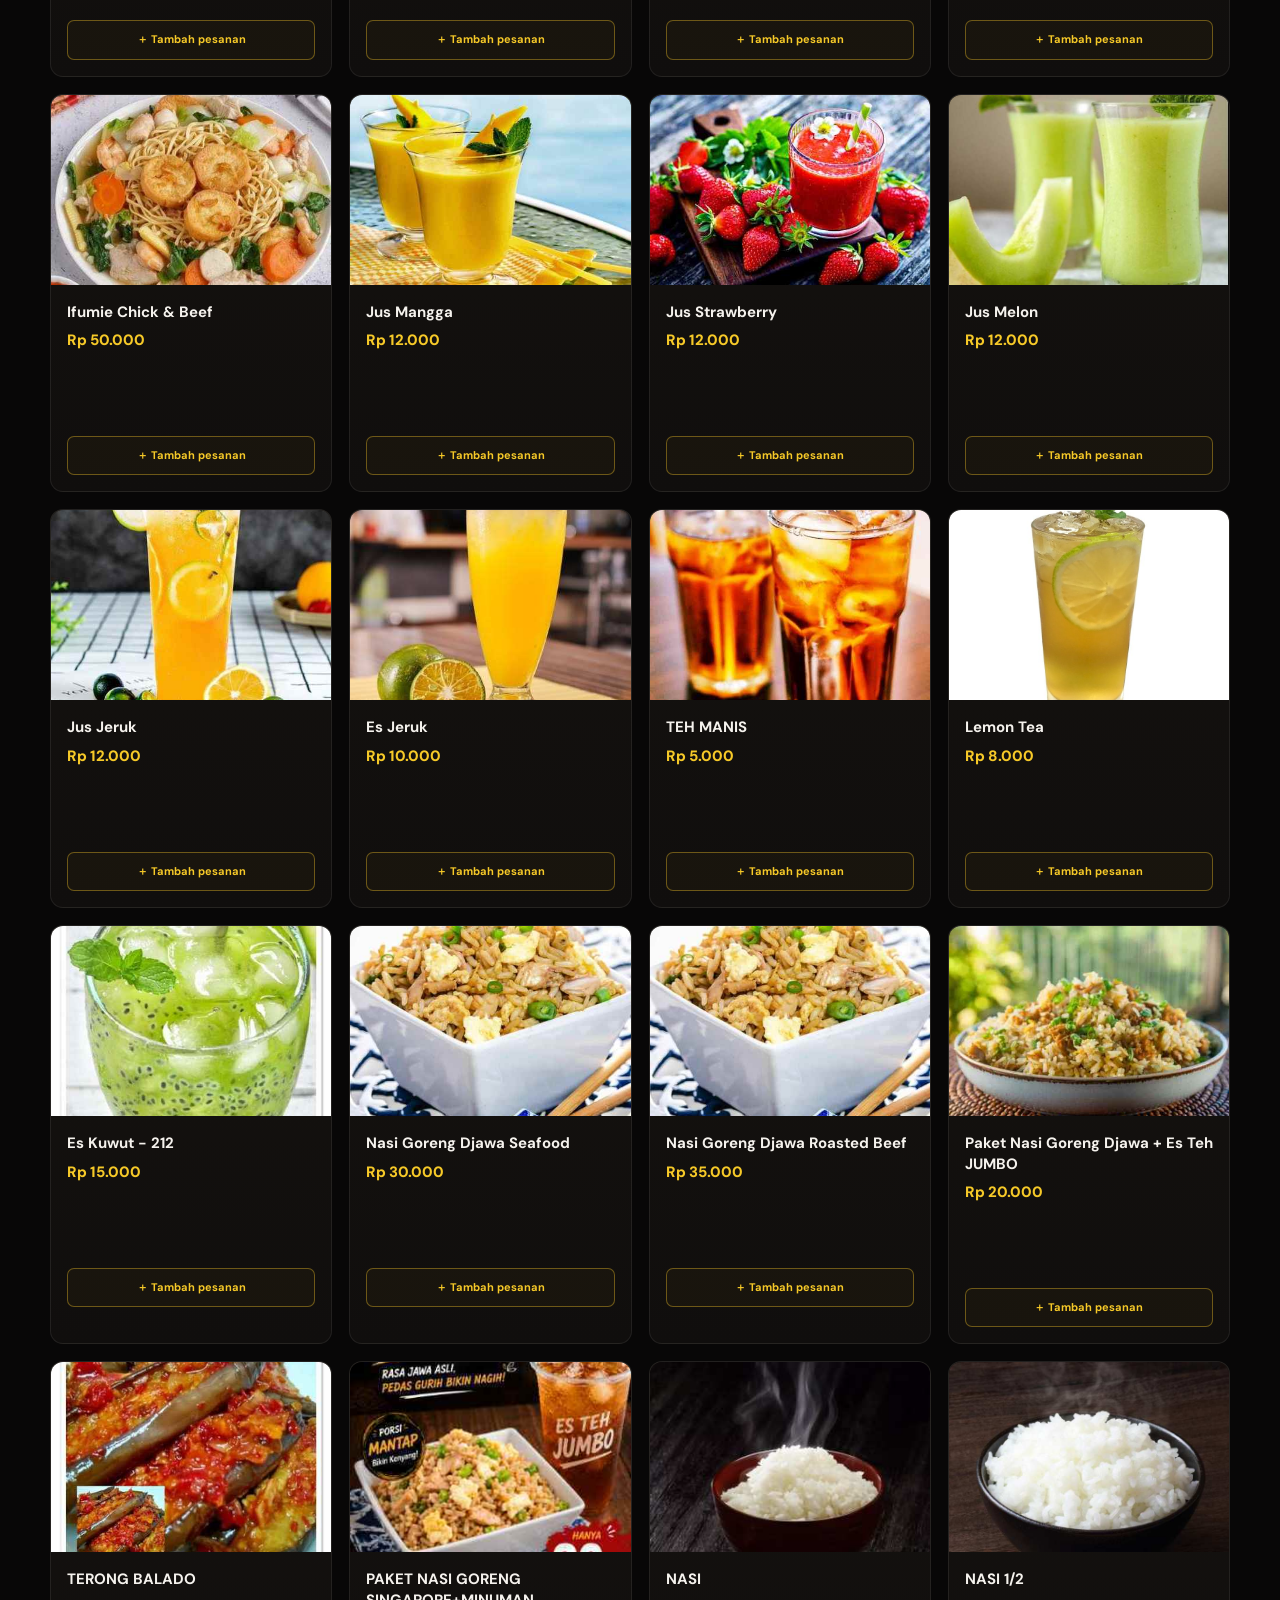
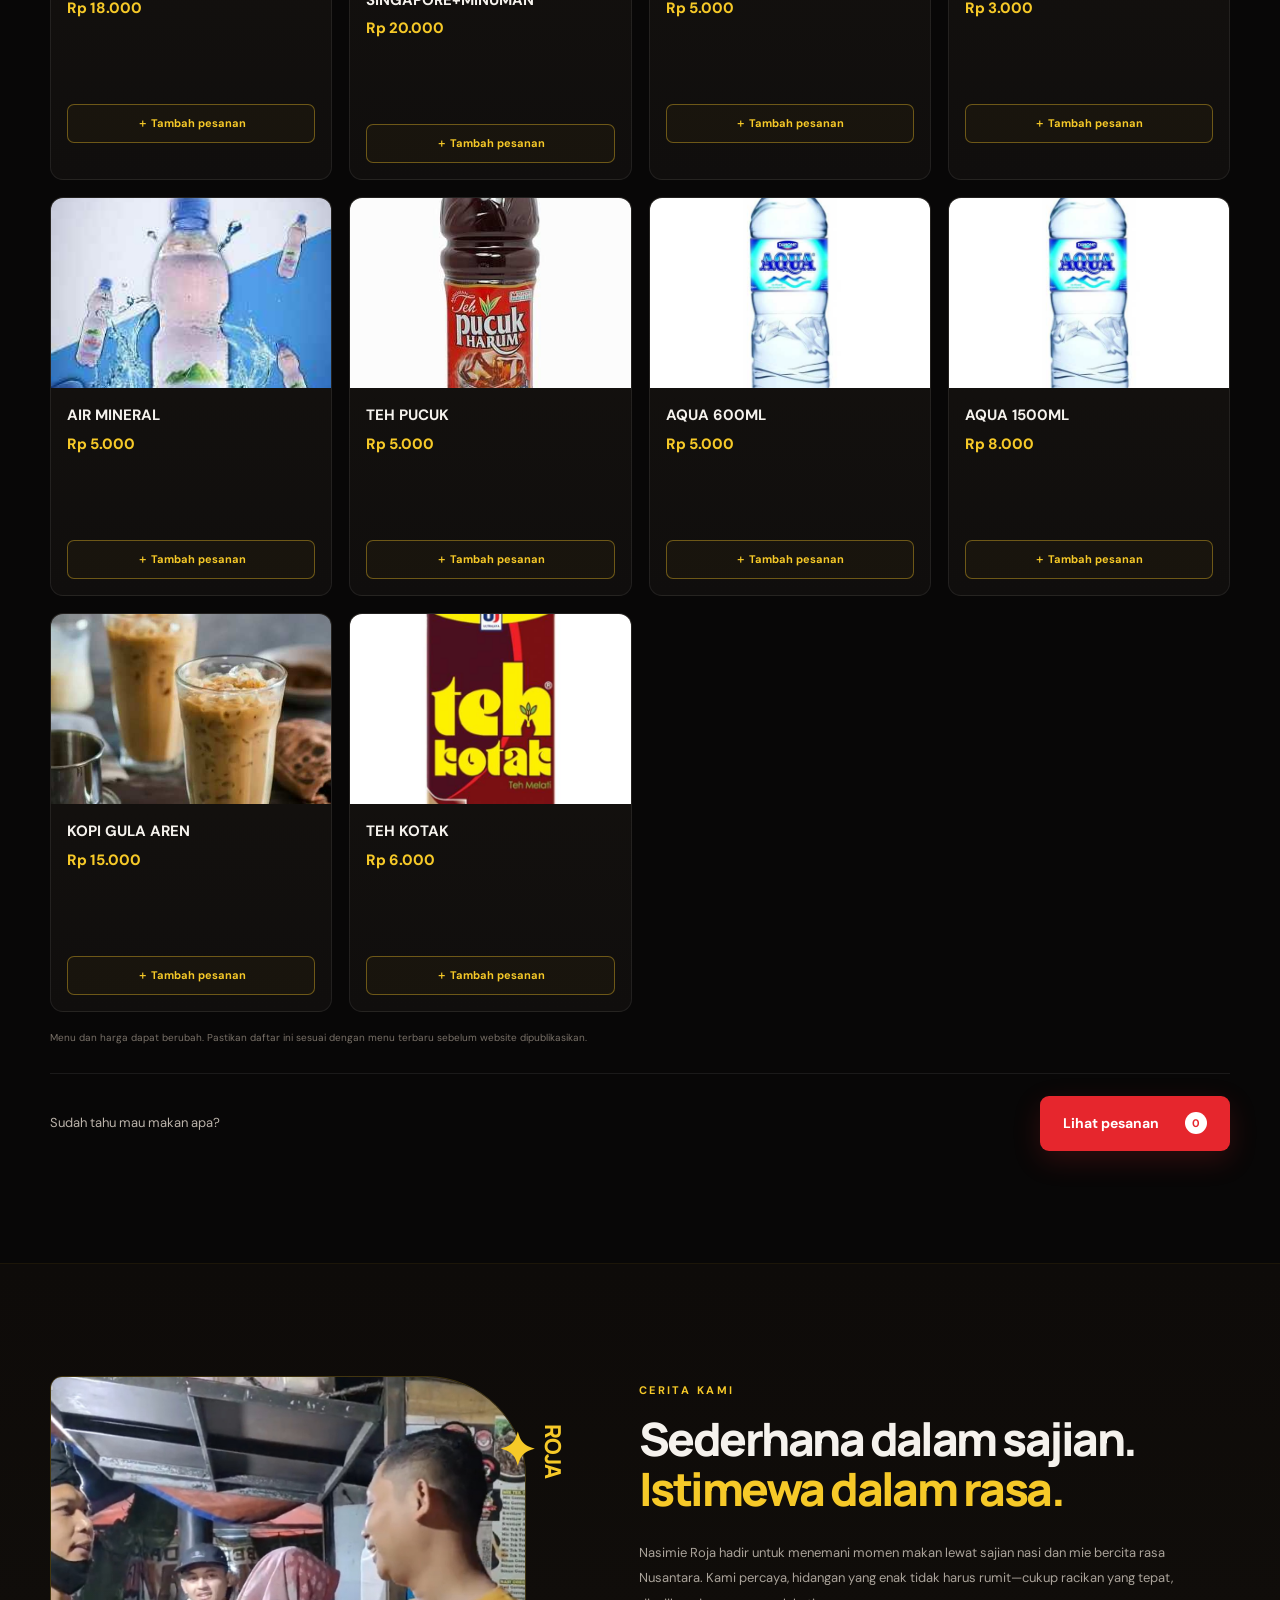
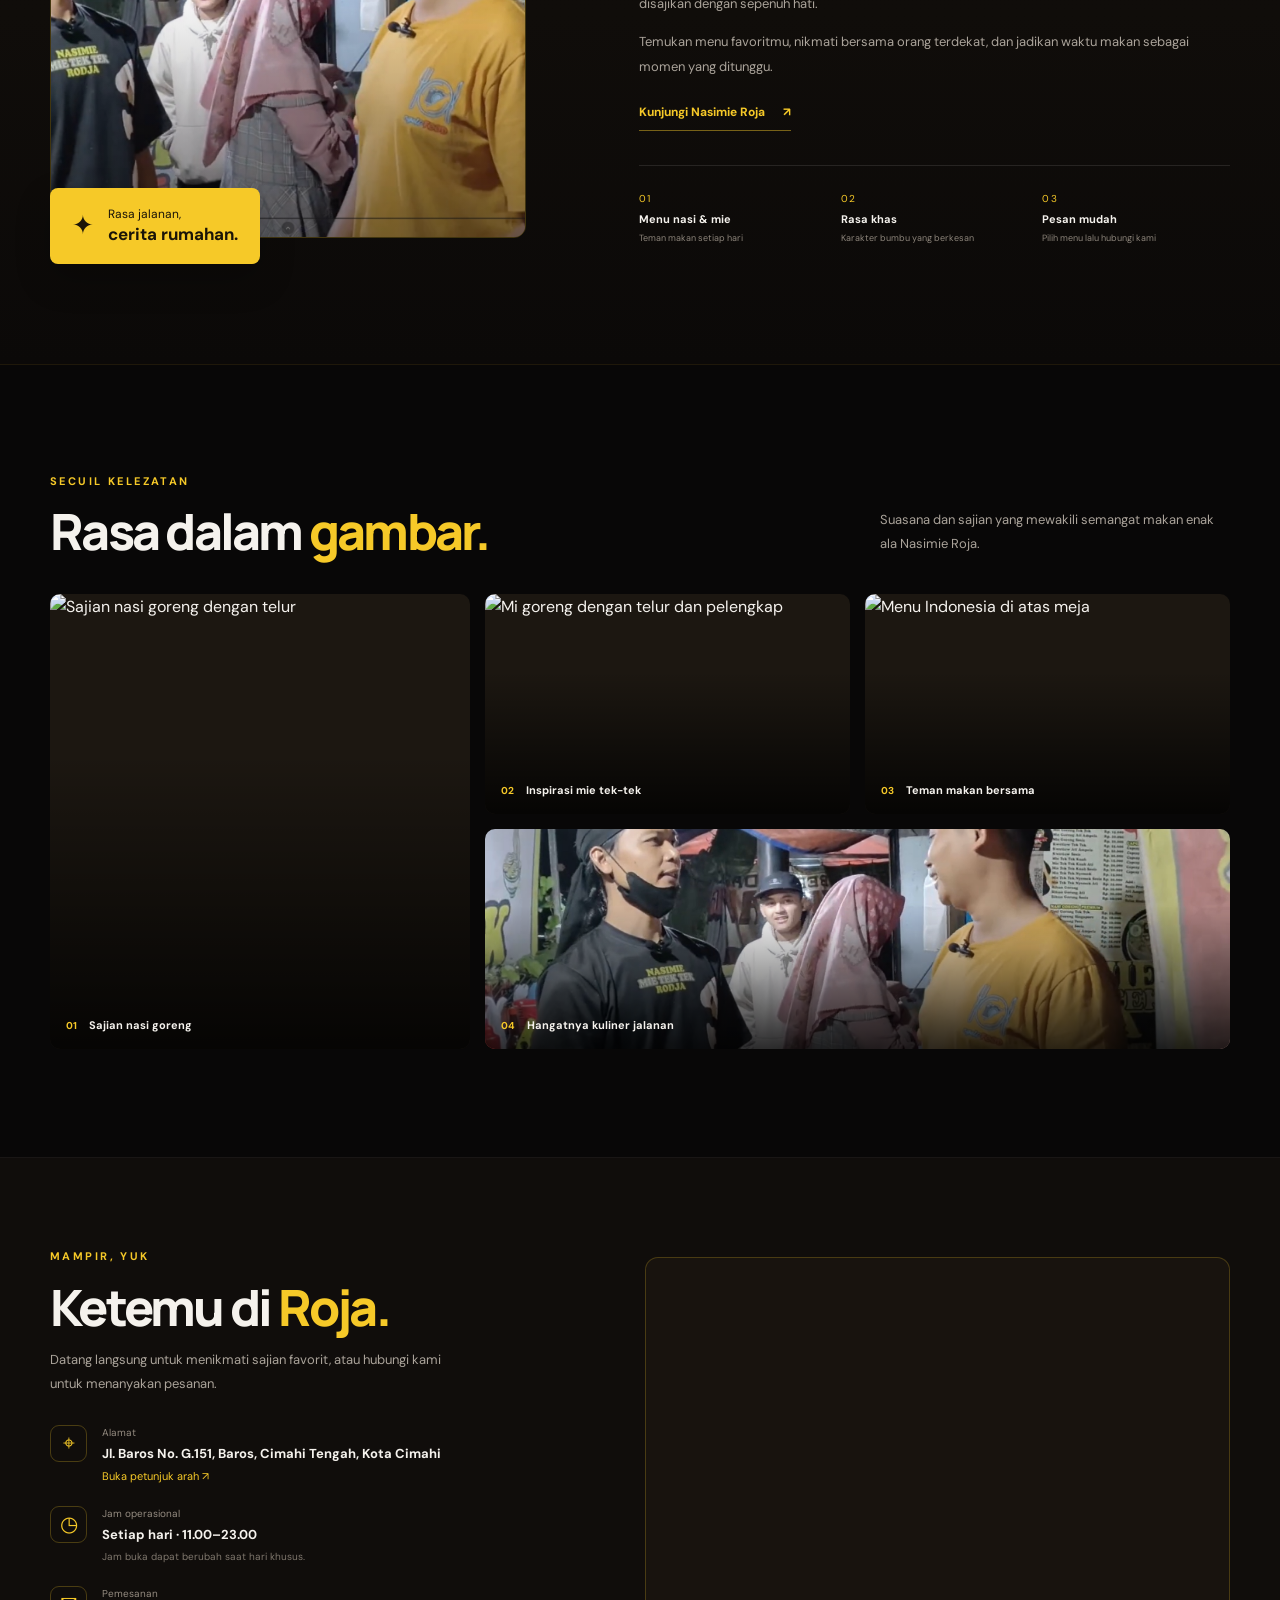
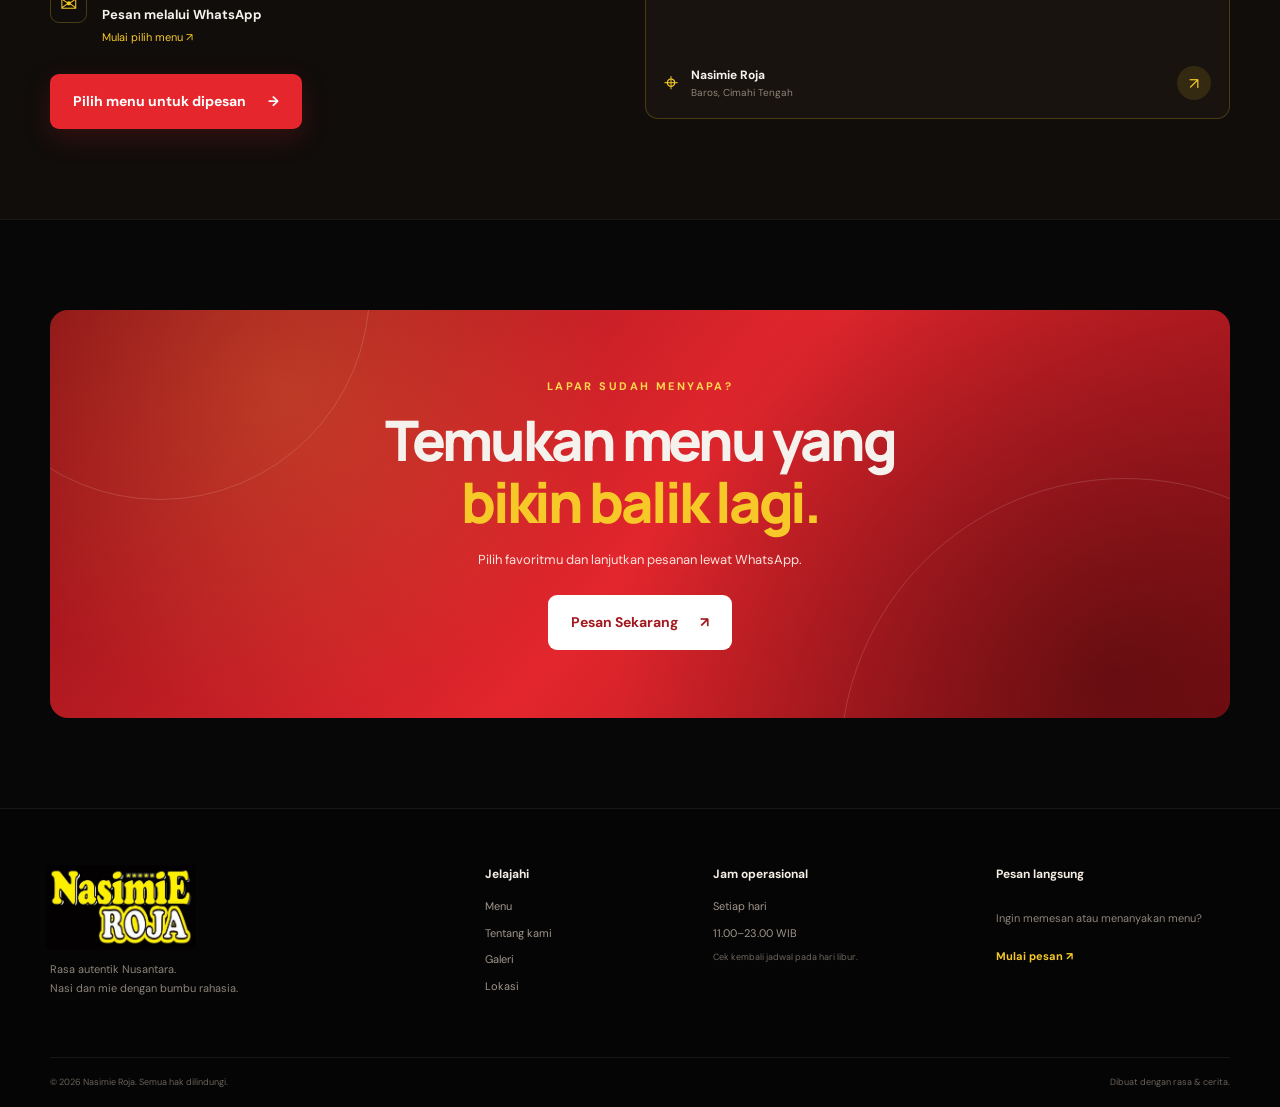
==== commit 7b60a6ba: "Update index.html" ====
--- a/index.html
+++ b/index.html
@@ -40,7 +40,7 @@
       <div class="hero-content">
         <div class="since-pill"><span class="spark" aria-hidden="true">✦</span> Rasa khas sejak 2010</div>
         <p class="eyebrow">NASI · MIE · RASA NUSANTARA</p>
-        <h1 id="hero-title">Rasa yang akrab.<br><span class="gold-text">Bumbu yang rahasia.</span></h1>
+        <h1 id="hero-title">Nasi Goreng terbaik.<br><span class="gold-text">dan Mie Tek tek Terfavorit.</span></h1>
         <p class="hero-copy">Dari nasi goreng sampai mie tek-tek, hadir dengan racikan khas Nasimie Roja untuk menemani waktu makanmu.</p>
         <div class="hero-actions">
           <button class="button button-red" type="button" data-scroll-menu>Jelajahi Menu <span aria-hidden="true">→</span></button>
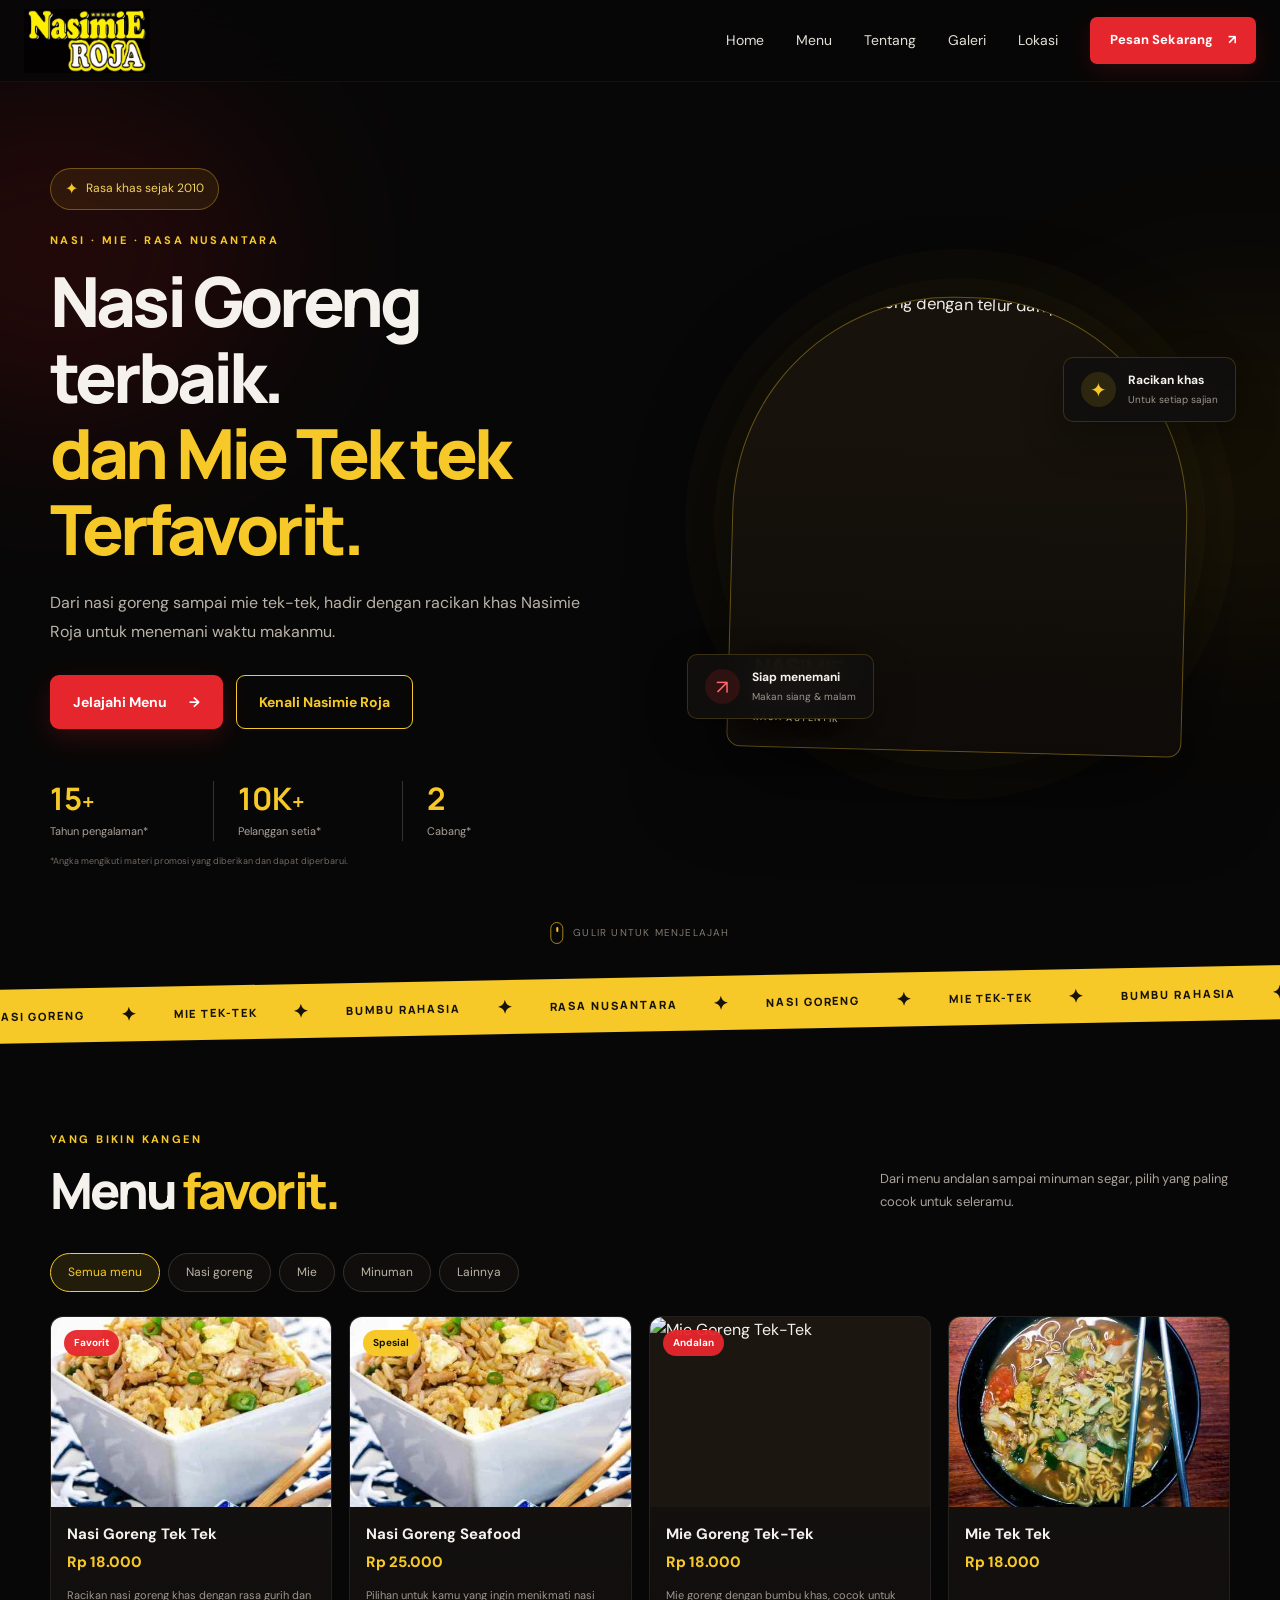
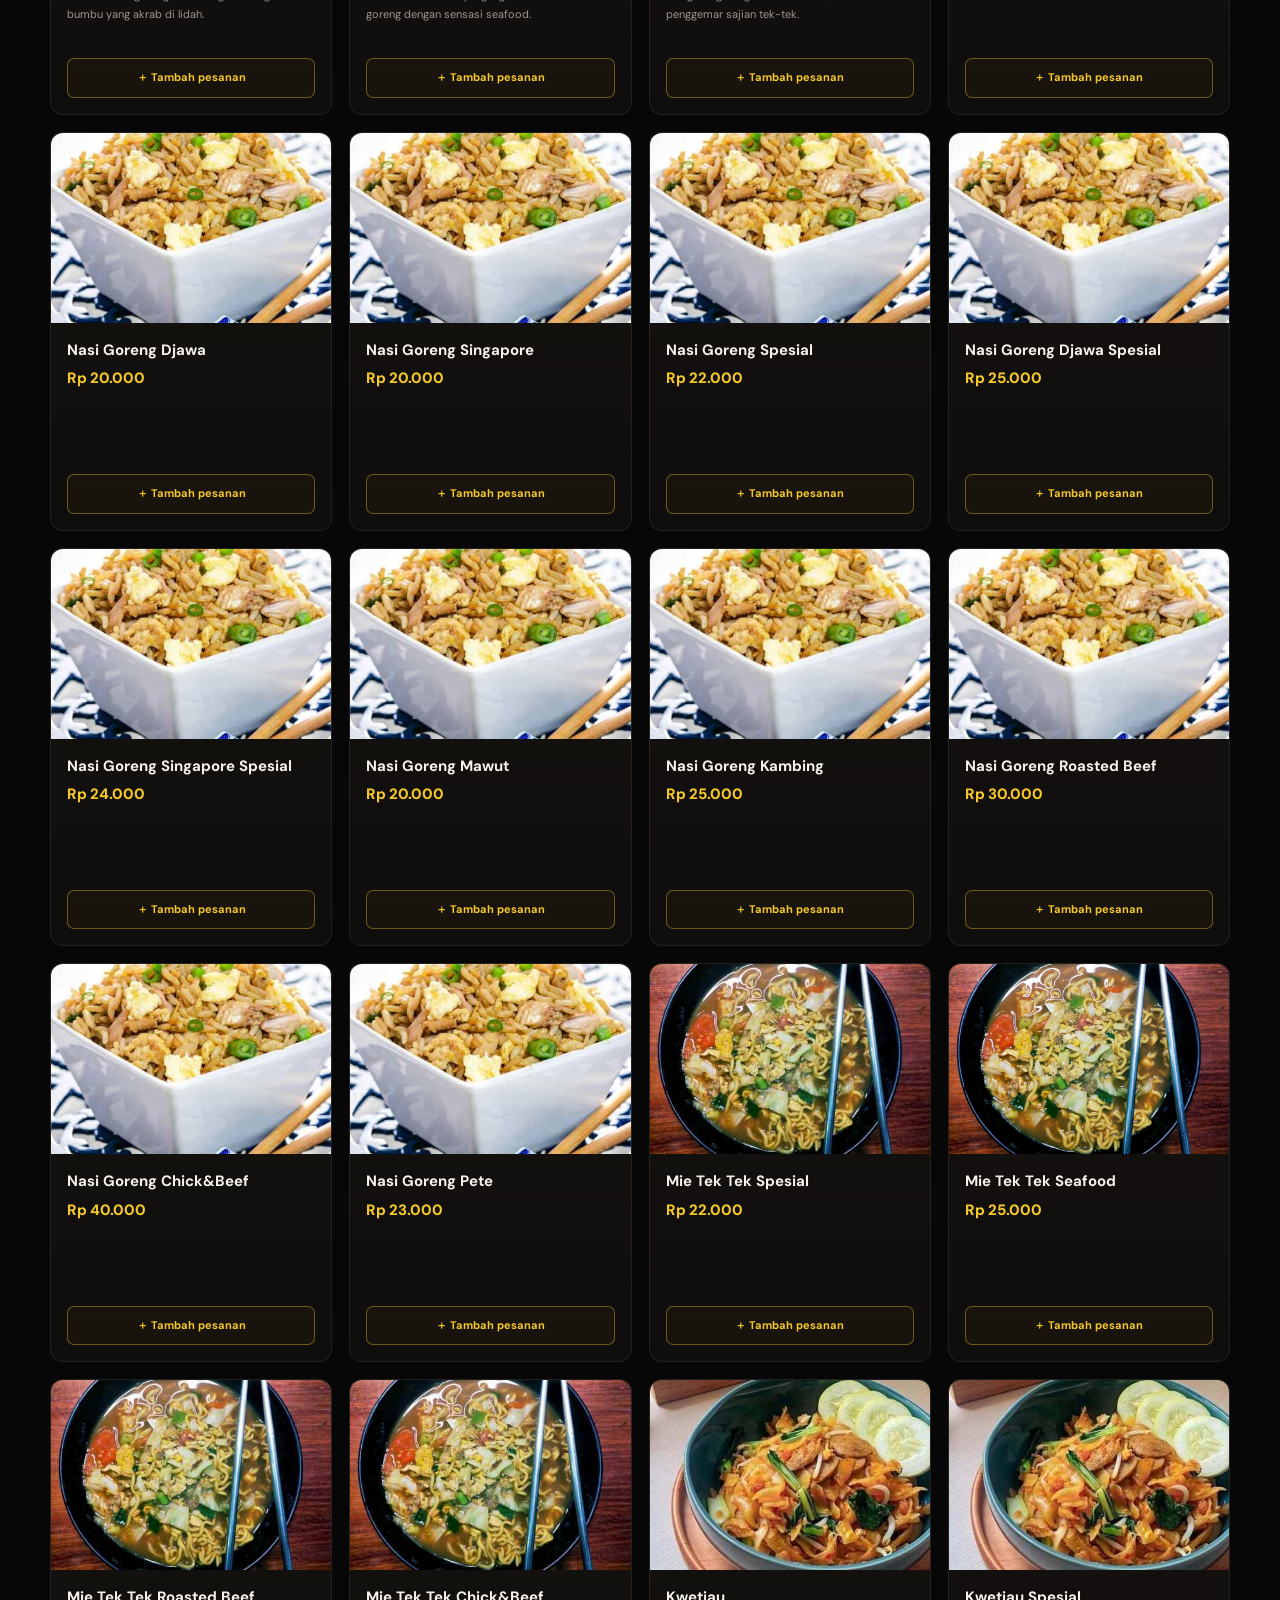
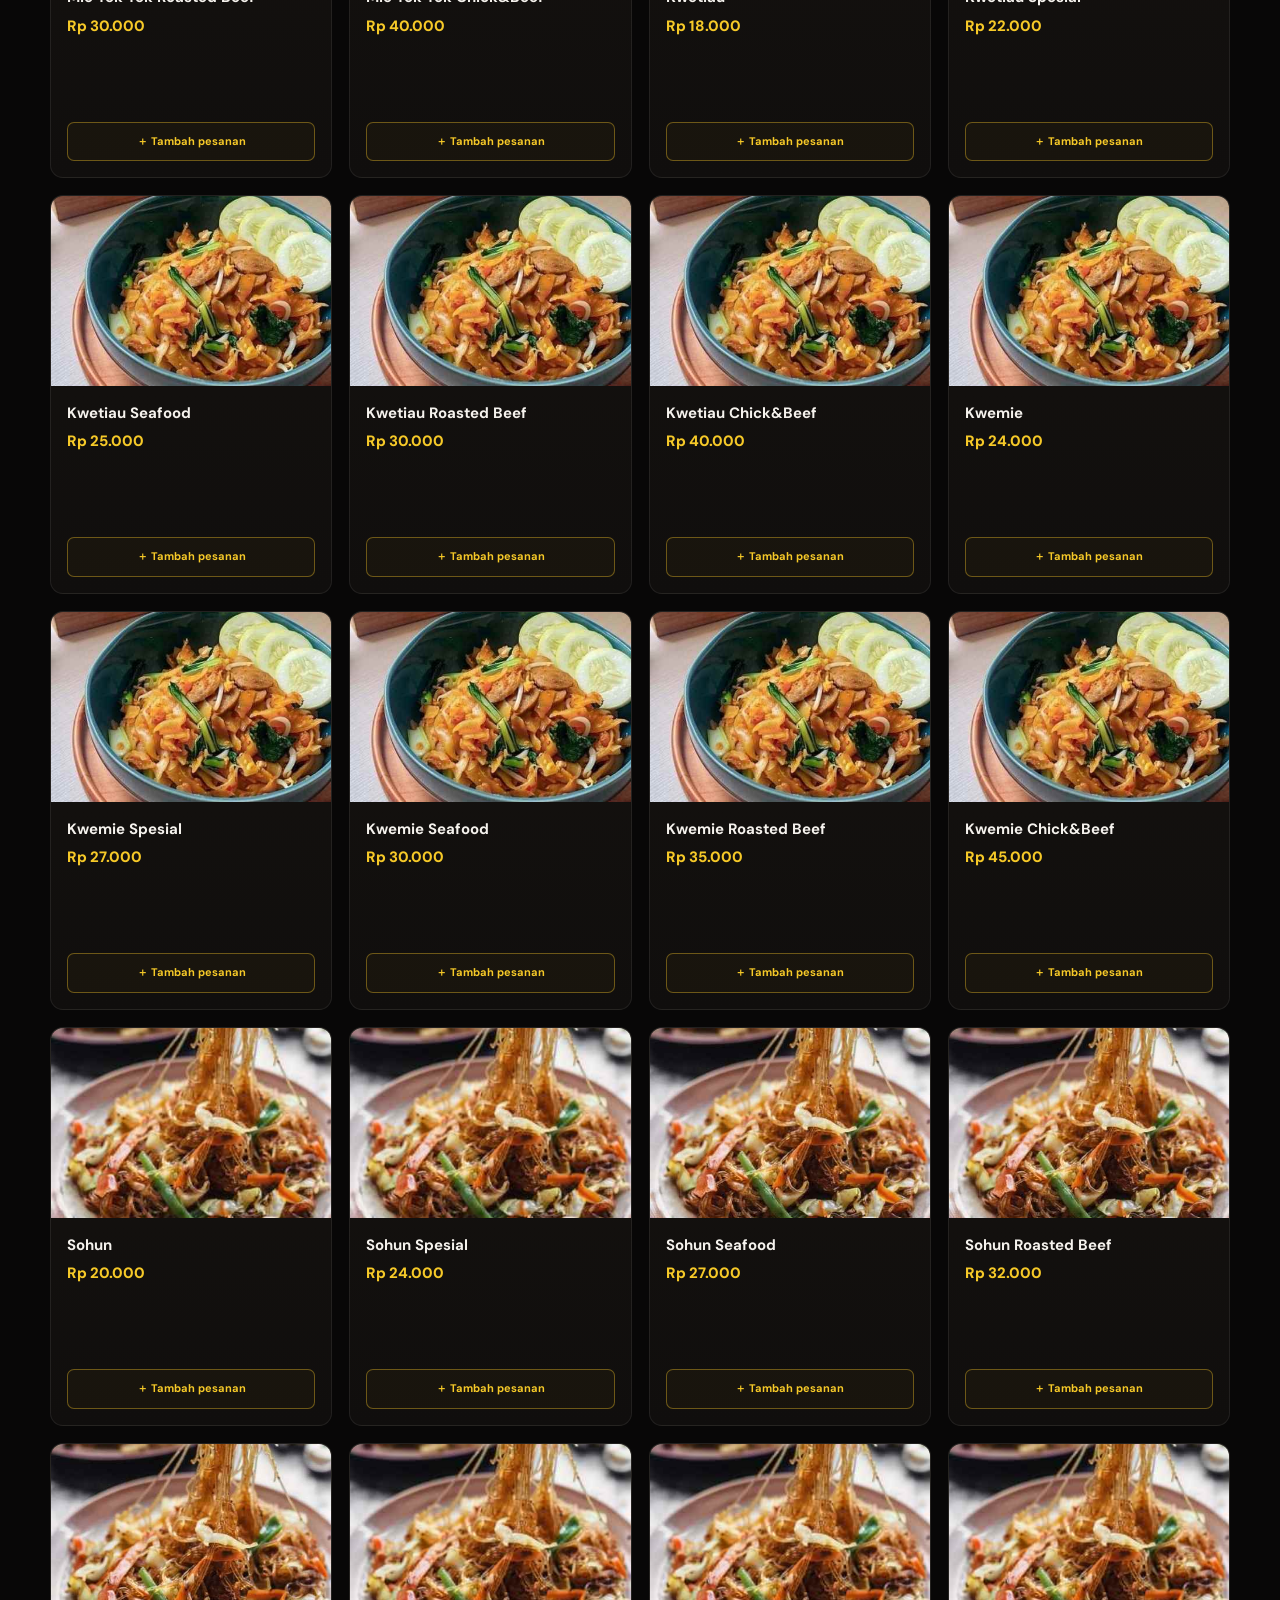
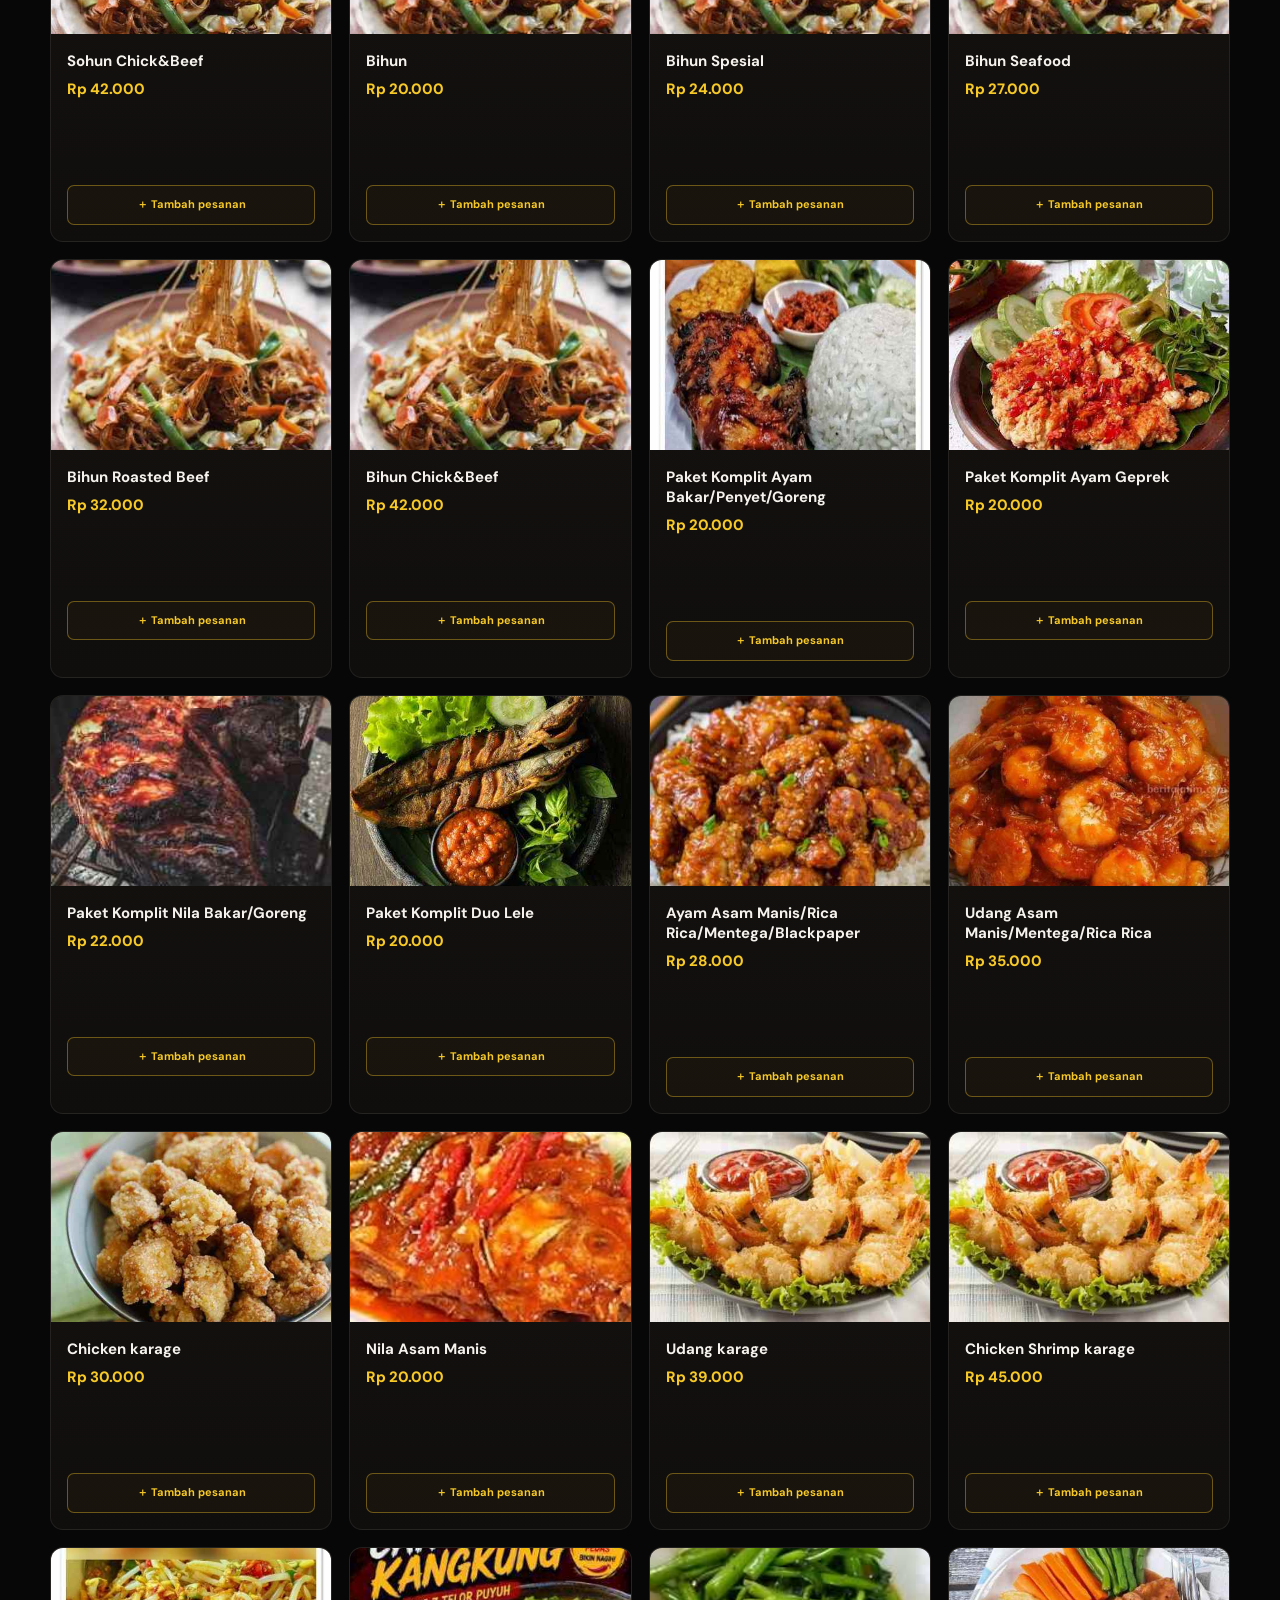
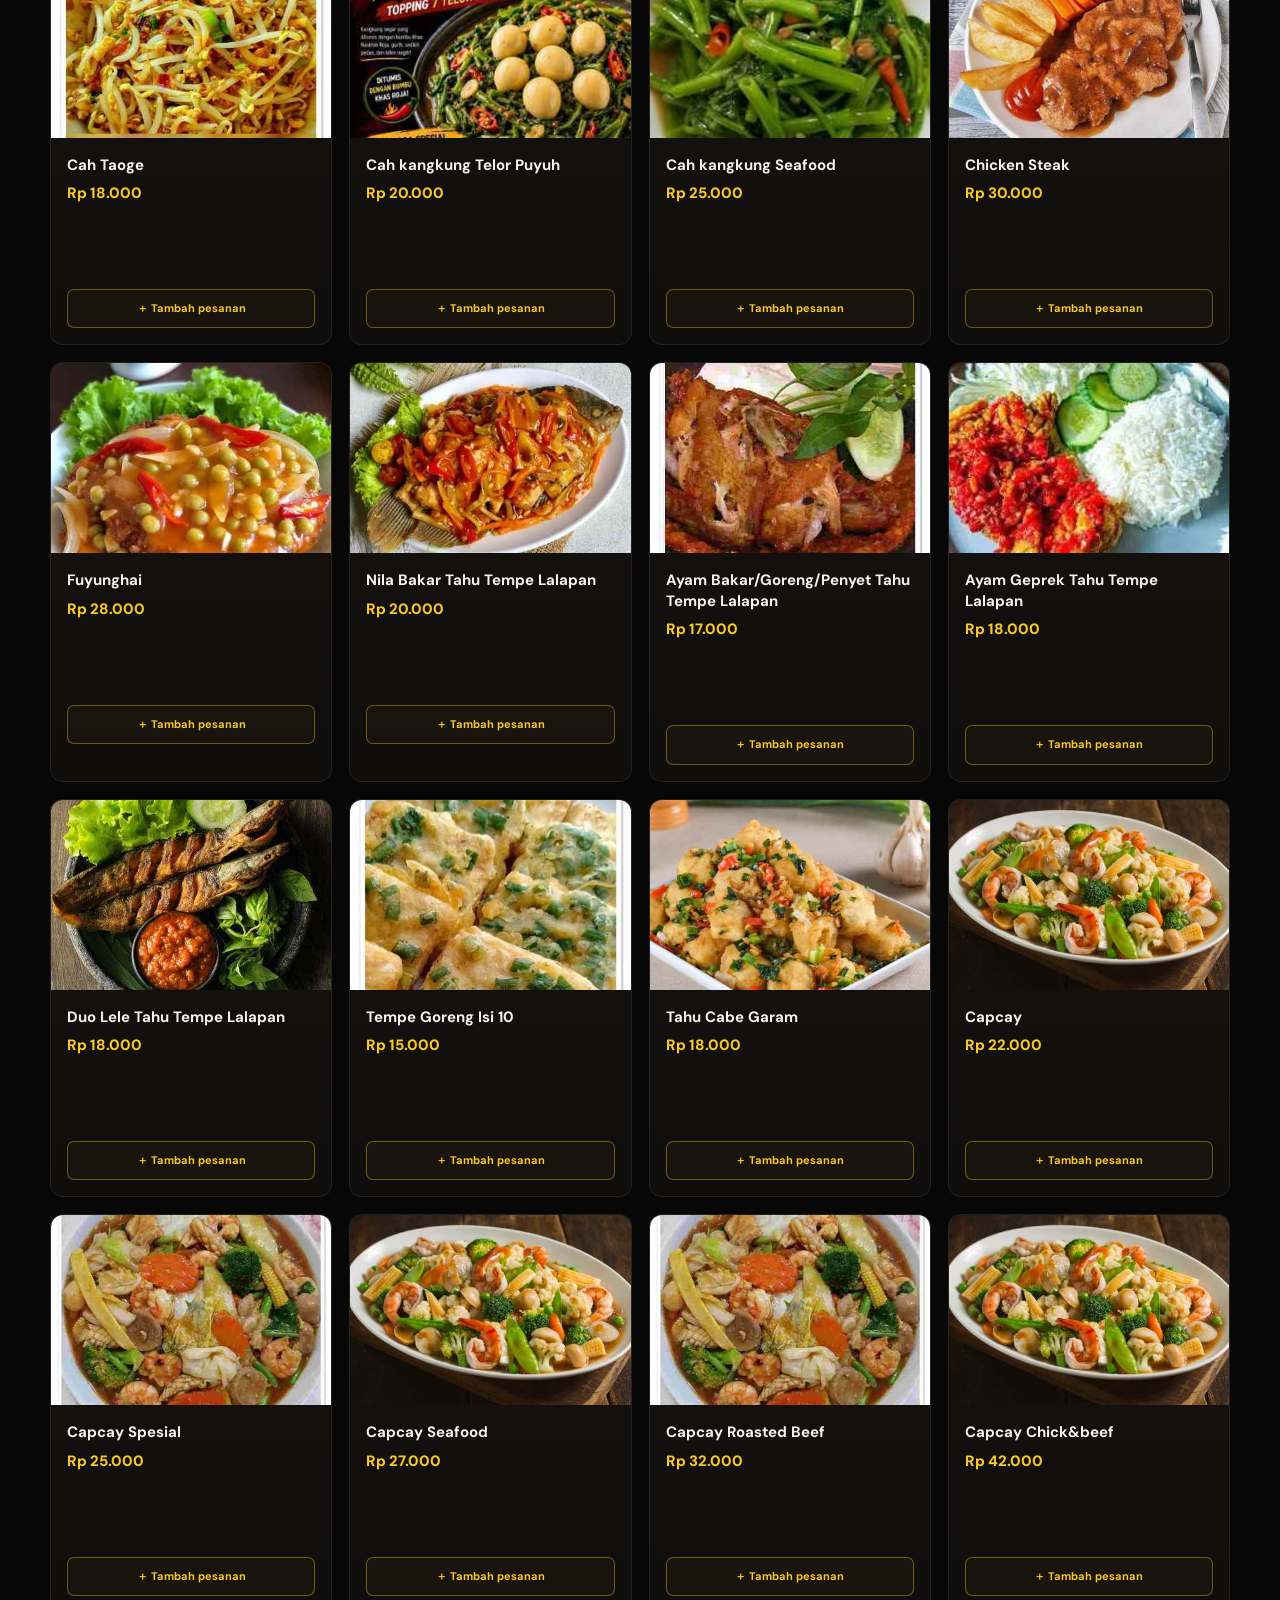
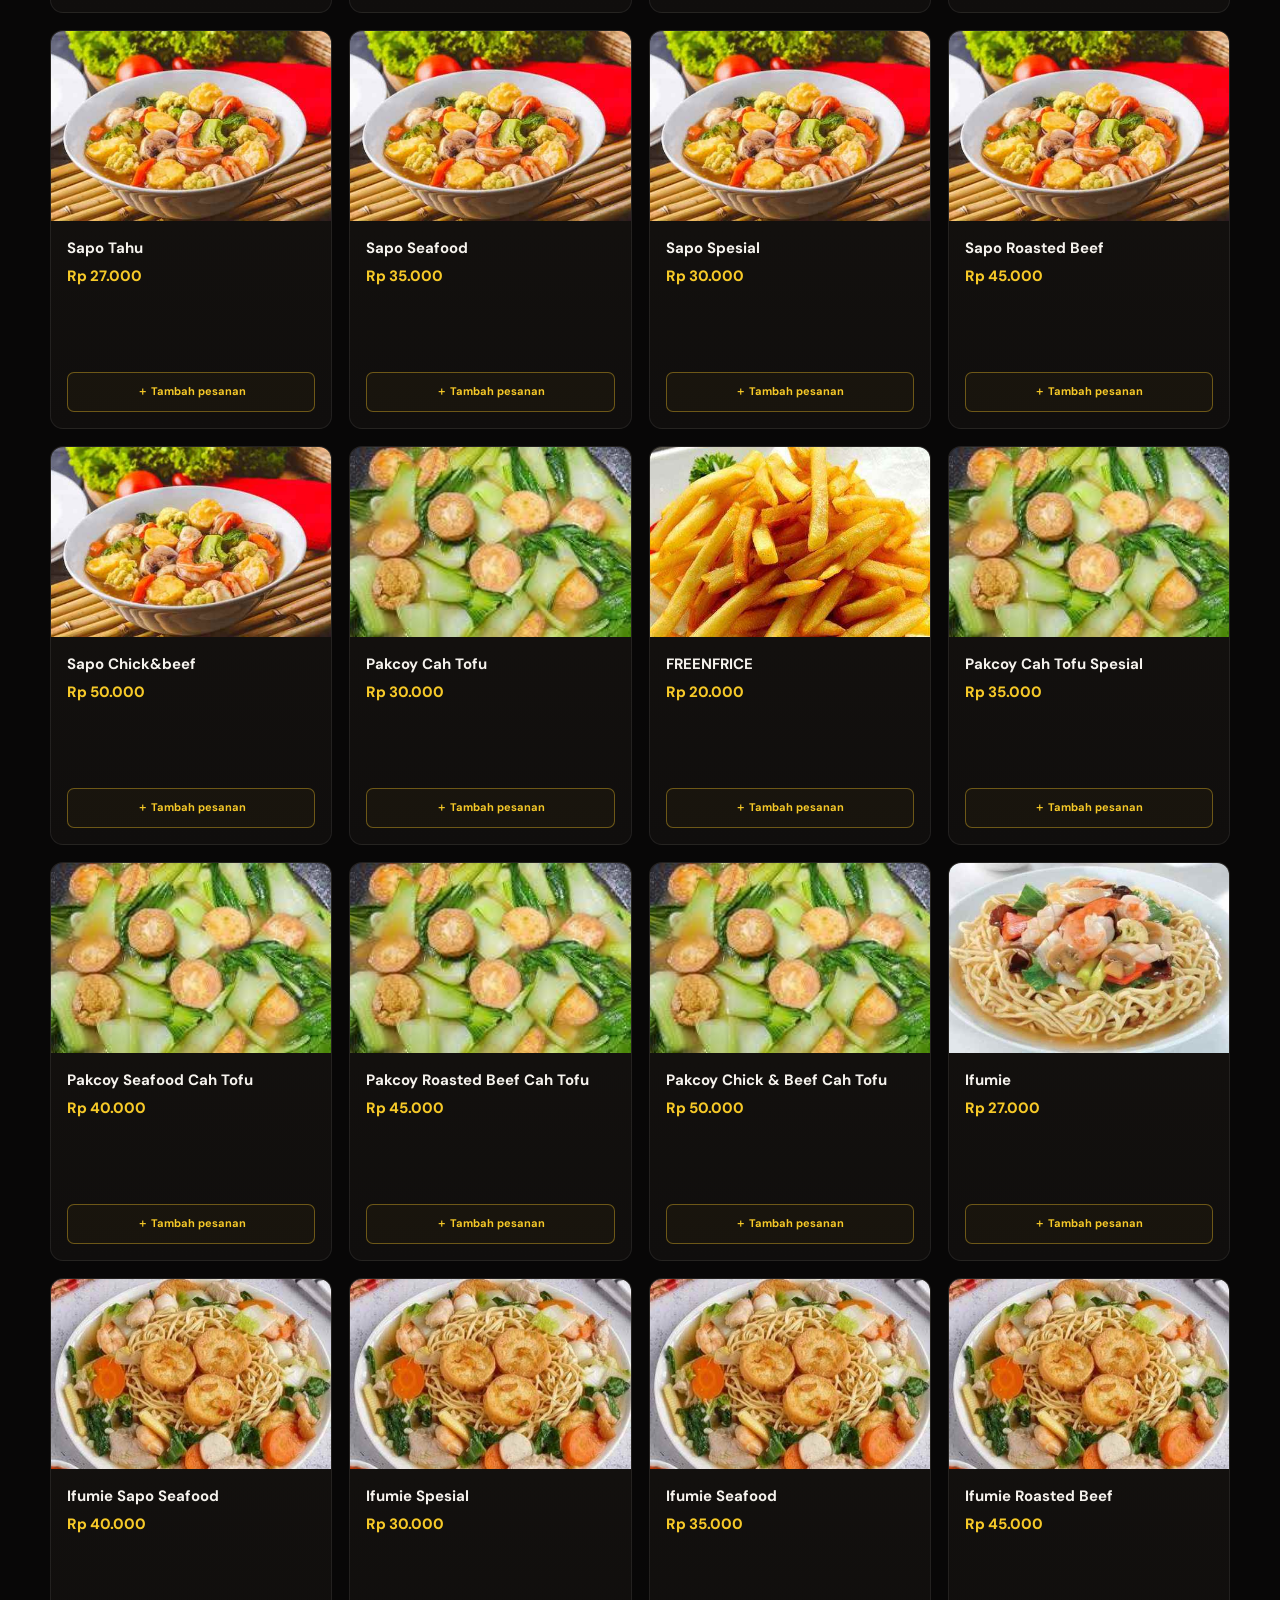
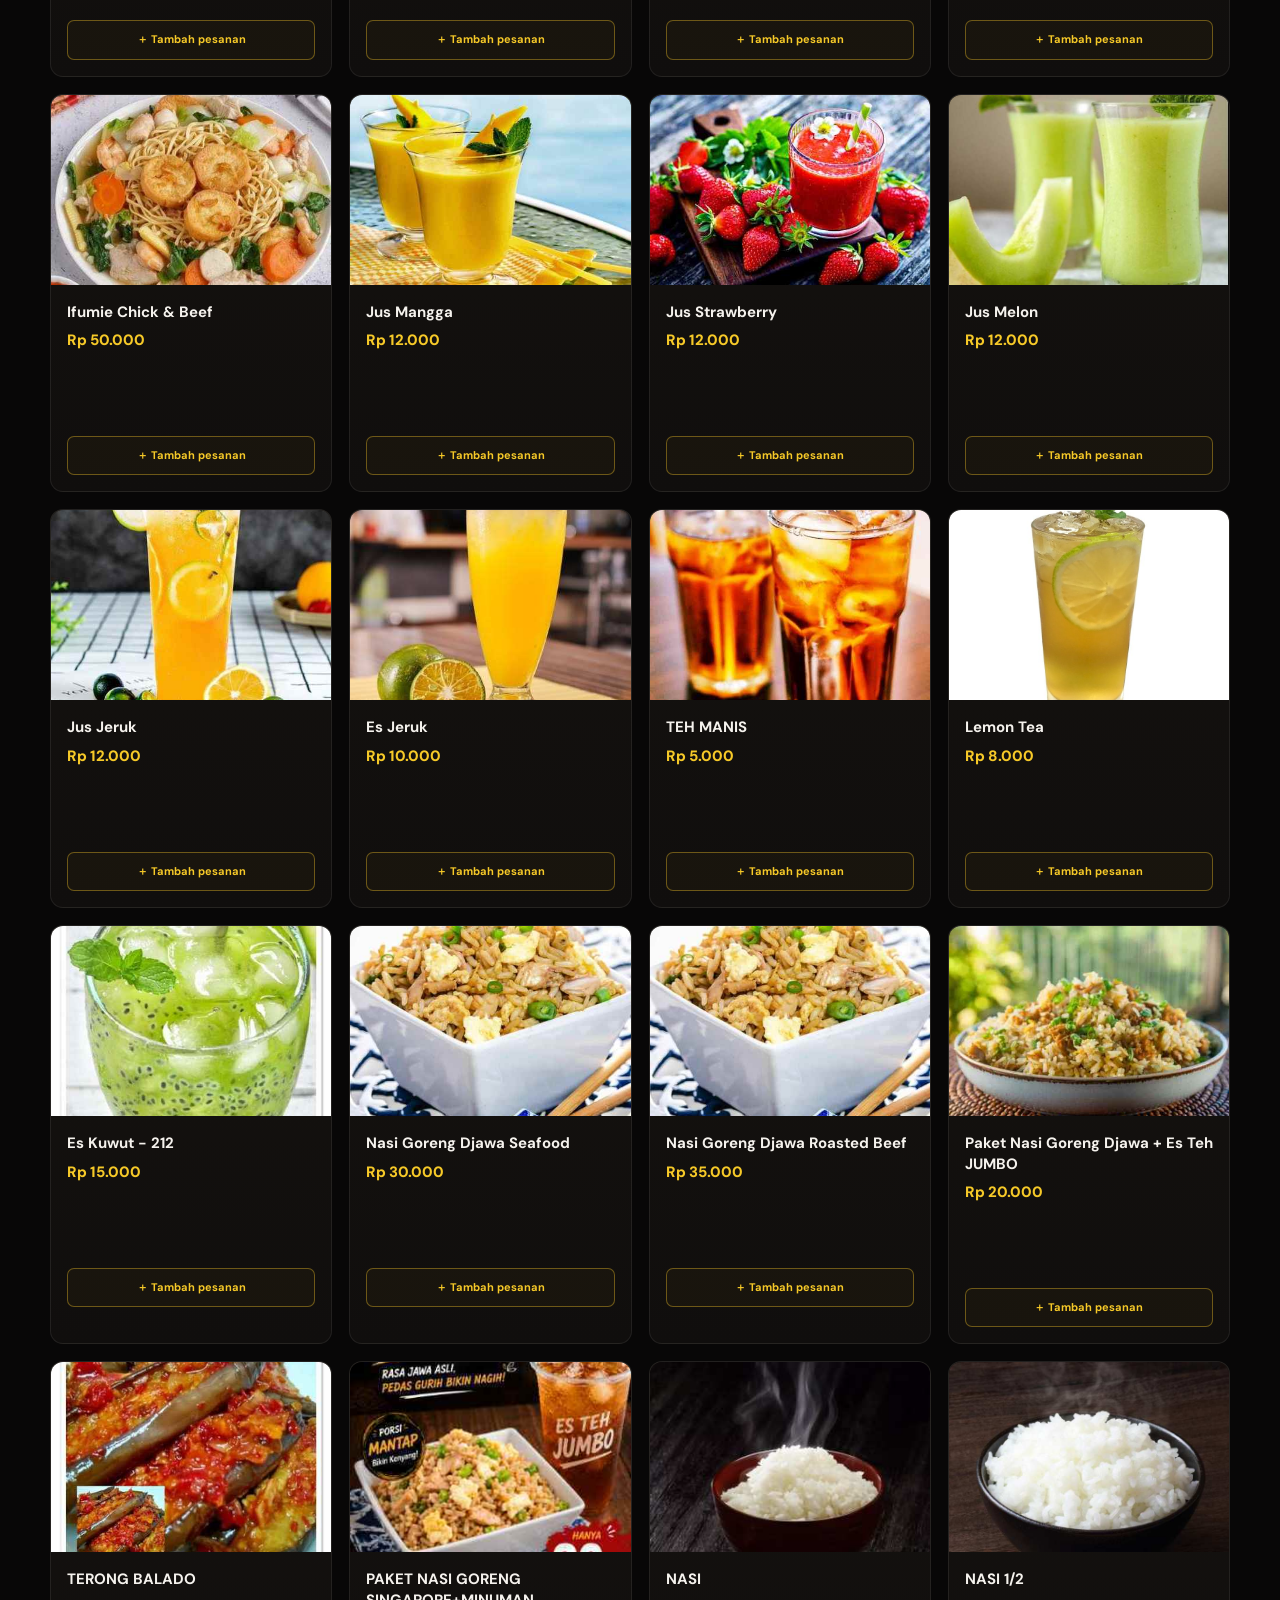
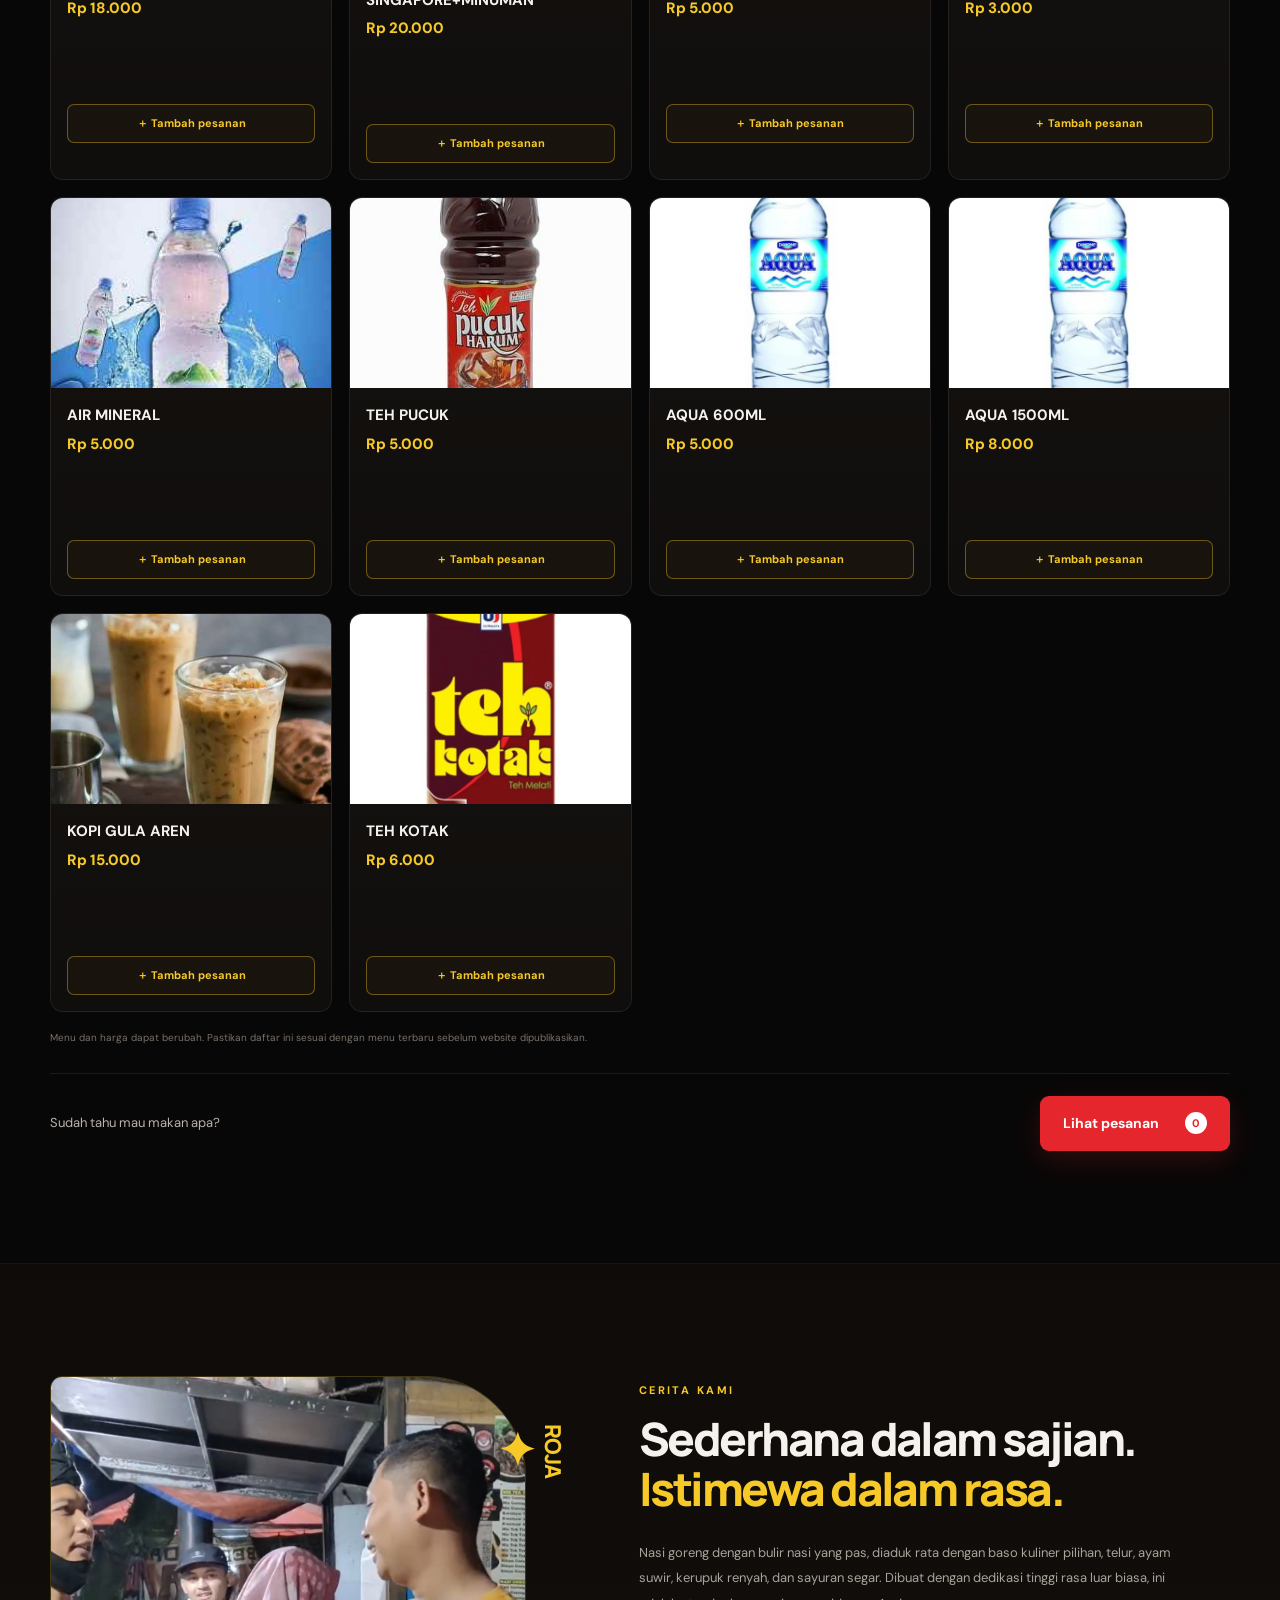
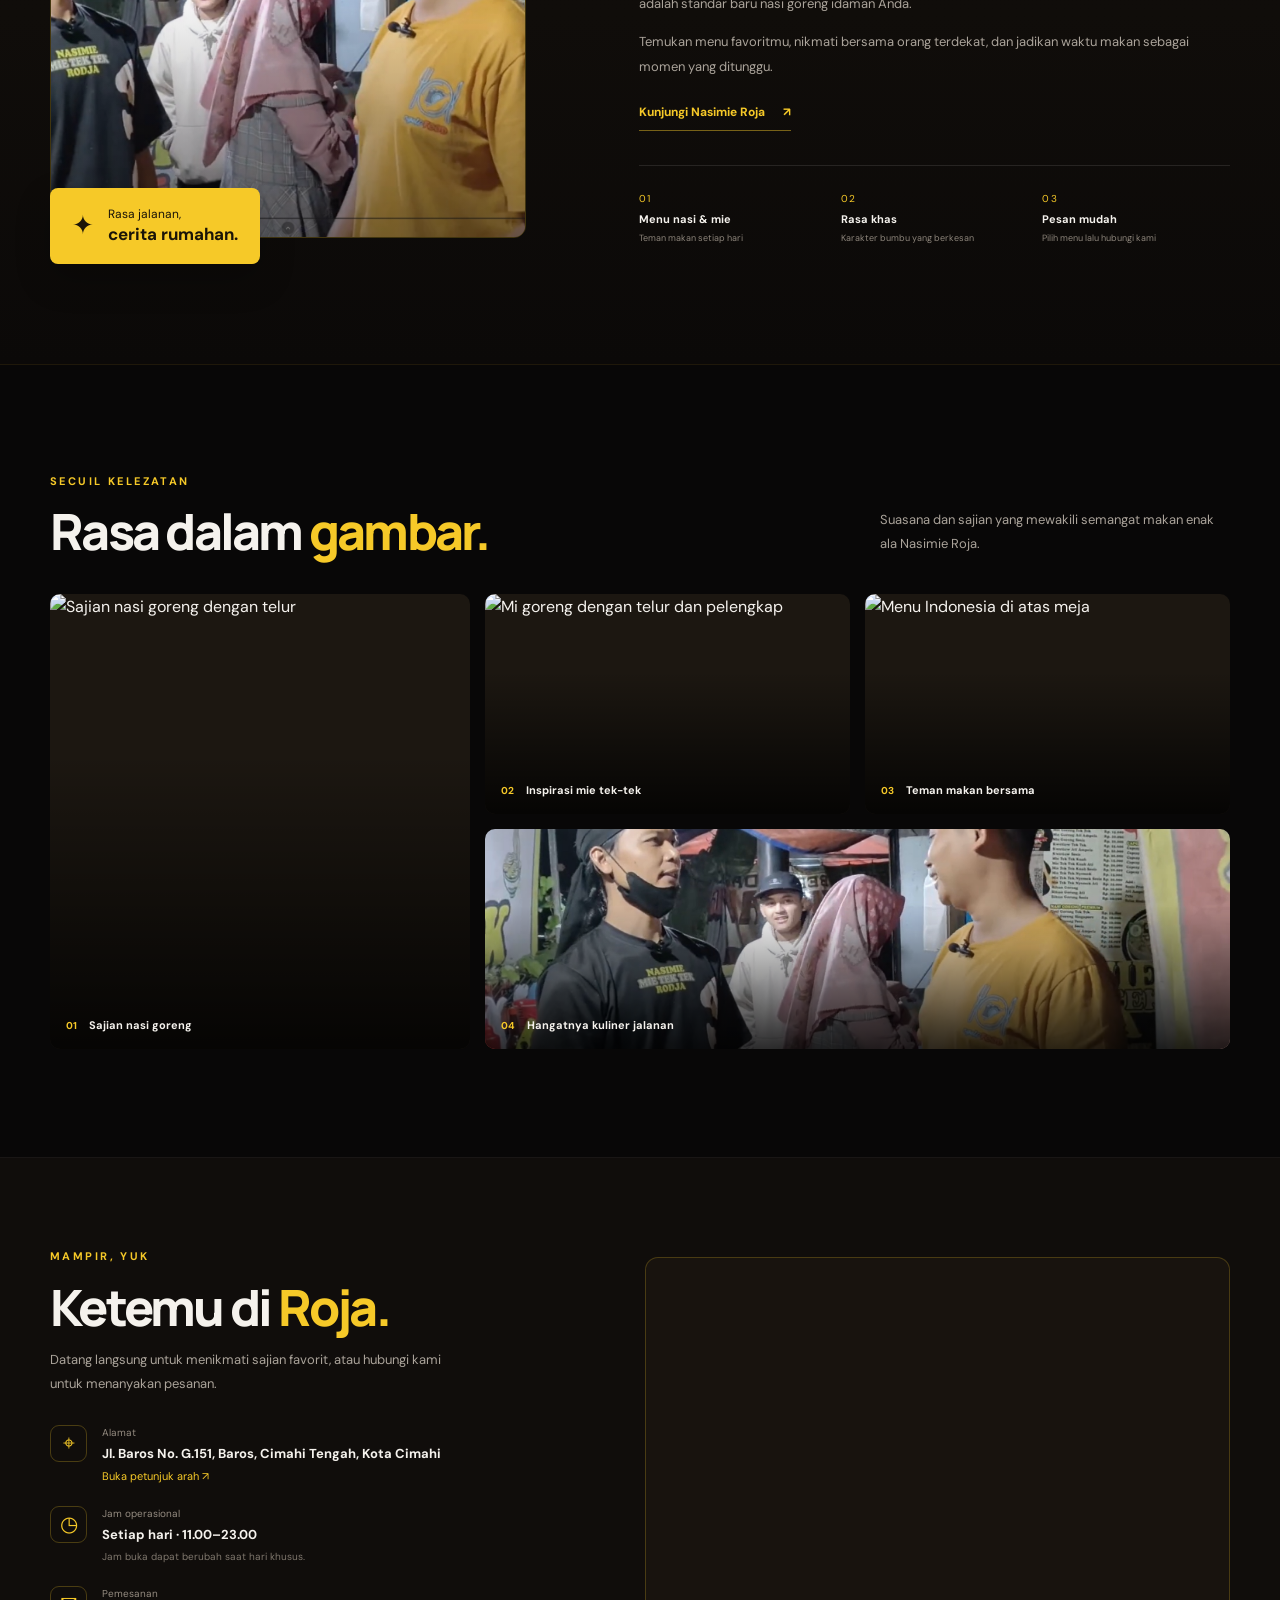
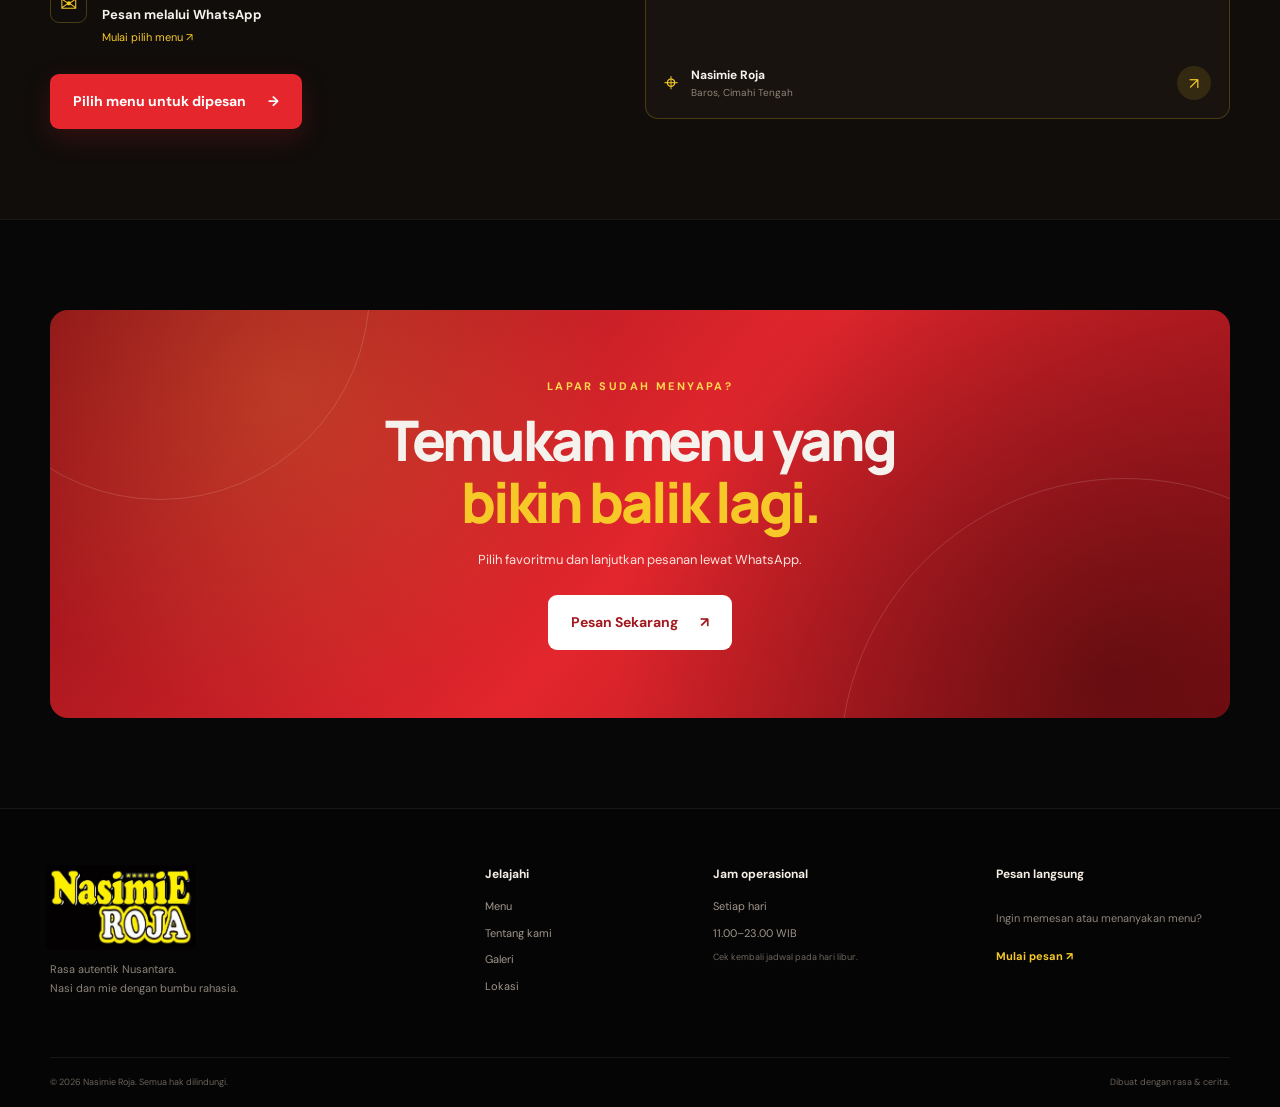
==== commit a584ceca: "Update index.html" ====
--- a/index.html
+++ b/index.html
@@ -95,7 +95,7 @@
           <div class="story-label"><span class="label-star">✦</span><span>Rasa jalanan,<br><b>cerita rumahan.</b></span></div>
           <div class="story-deco">ROJA<br><span>✦</span></div>
         </div>
-        <div class="story-copy"><p class="eyebrow">CERITA KAMI</p><h2 id="story-title">Sederhana dalam sajian.<br><span class="gold-text">Istimewa dalam rasa.</span></h2><p>Nasimie Roja hadir untuk menemani momen makan lewat sajian nasi dan mie bercita rasa Nusantara. Kami percaya, hidangan yang enak tidak harus rumit—cukup racikan yang tepat, disajikan dengan sepenuh hati.</p><p>Temukan menu favoritmu, nikmati bersama orang terdekat, dan jadikan waktu makan sebagai momen yang ditunggu.</p><a class="text-link" href="#lokasi">Kunjungi Nasimie Roja <span aria-hidden="true">↗</span></a>
+        <div class="story-copy"><p class="eyebrow">CERITA KAMI</p><h2 id="story-title">Sederhana dalam sajian.<br><span class="gold-text">Istimewa dalam rasa.</span></h2><p>Nasi goreng dengan bulir nasi yang pas, diaduk rata dengan baso kuliner pilihan, telur, ayam suwir, kerupuk renyah, dan sayuran segar. Dibuat dengan dedikasi tinggi rasa luar biasa, ini adalah standar baru nasi goreng idaman Anda.</p><p>Temukan menu favoritmu, nikmati bersama orang terdekat, dan jadikan waktu makan sebagai momen yang ditunggu.</p><a class="text-link" href="#lokasi">Kunjungi Nasimie Roja <span aria-hidden="true">↗</span></a>
           <div class="value-points"><div><span>01</span><b>Menu nasi & mie</b><small>Teman makan setiap hari</small></div><div><span>02</span><b>Rasa khas</b><small>Karakter bumbu yang berkesan</small></div><div><span>03</span><b>Pesan mudah</b><small>Pilih menu lalu hubungi kami</small></div></div>
         </div>
       </div>
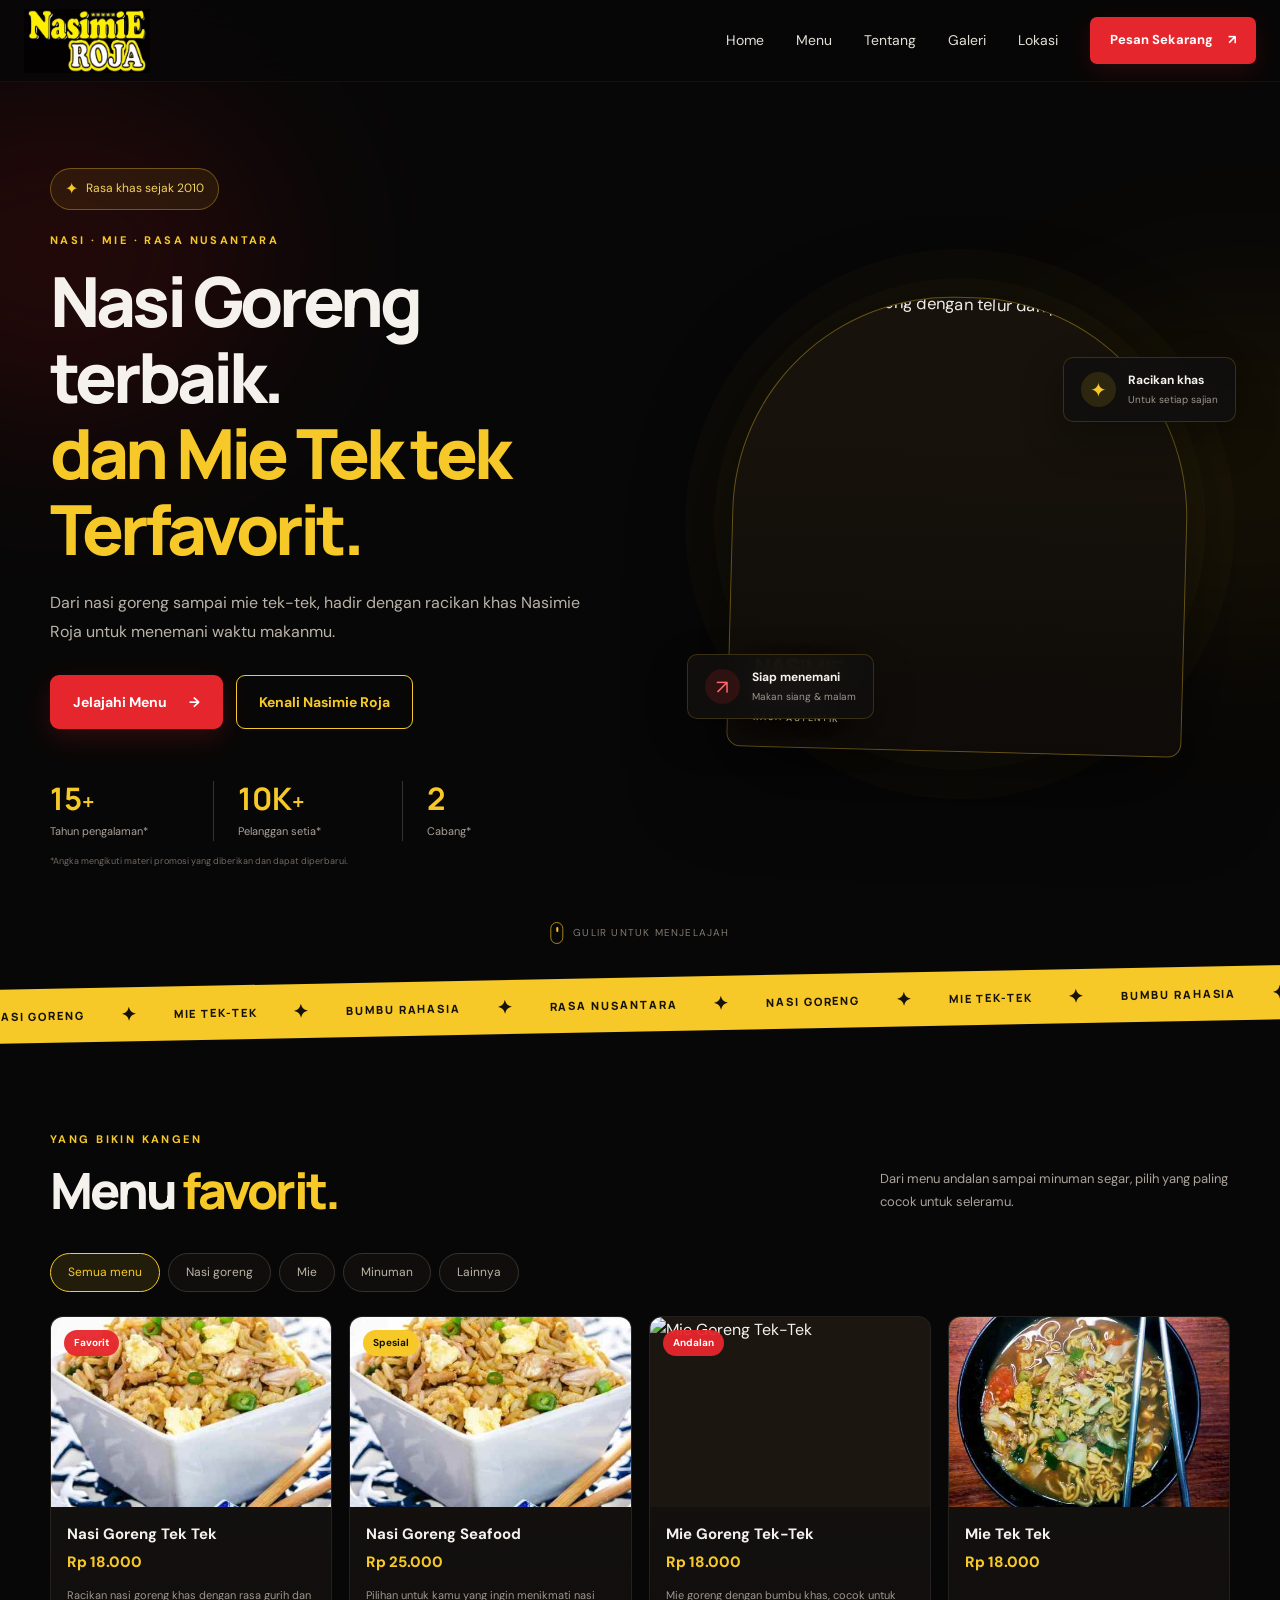
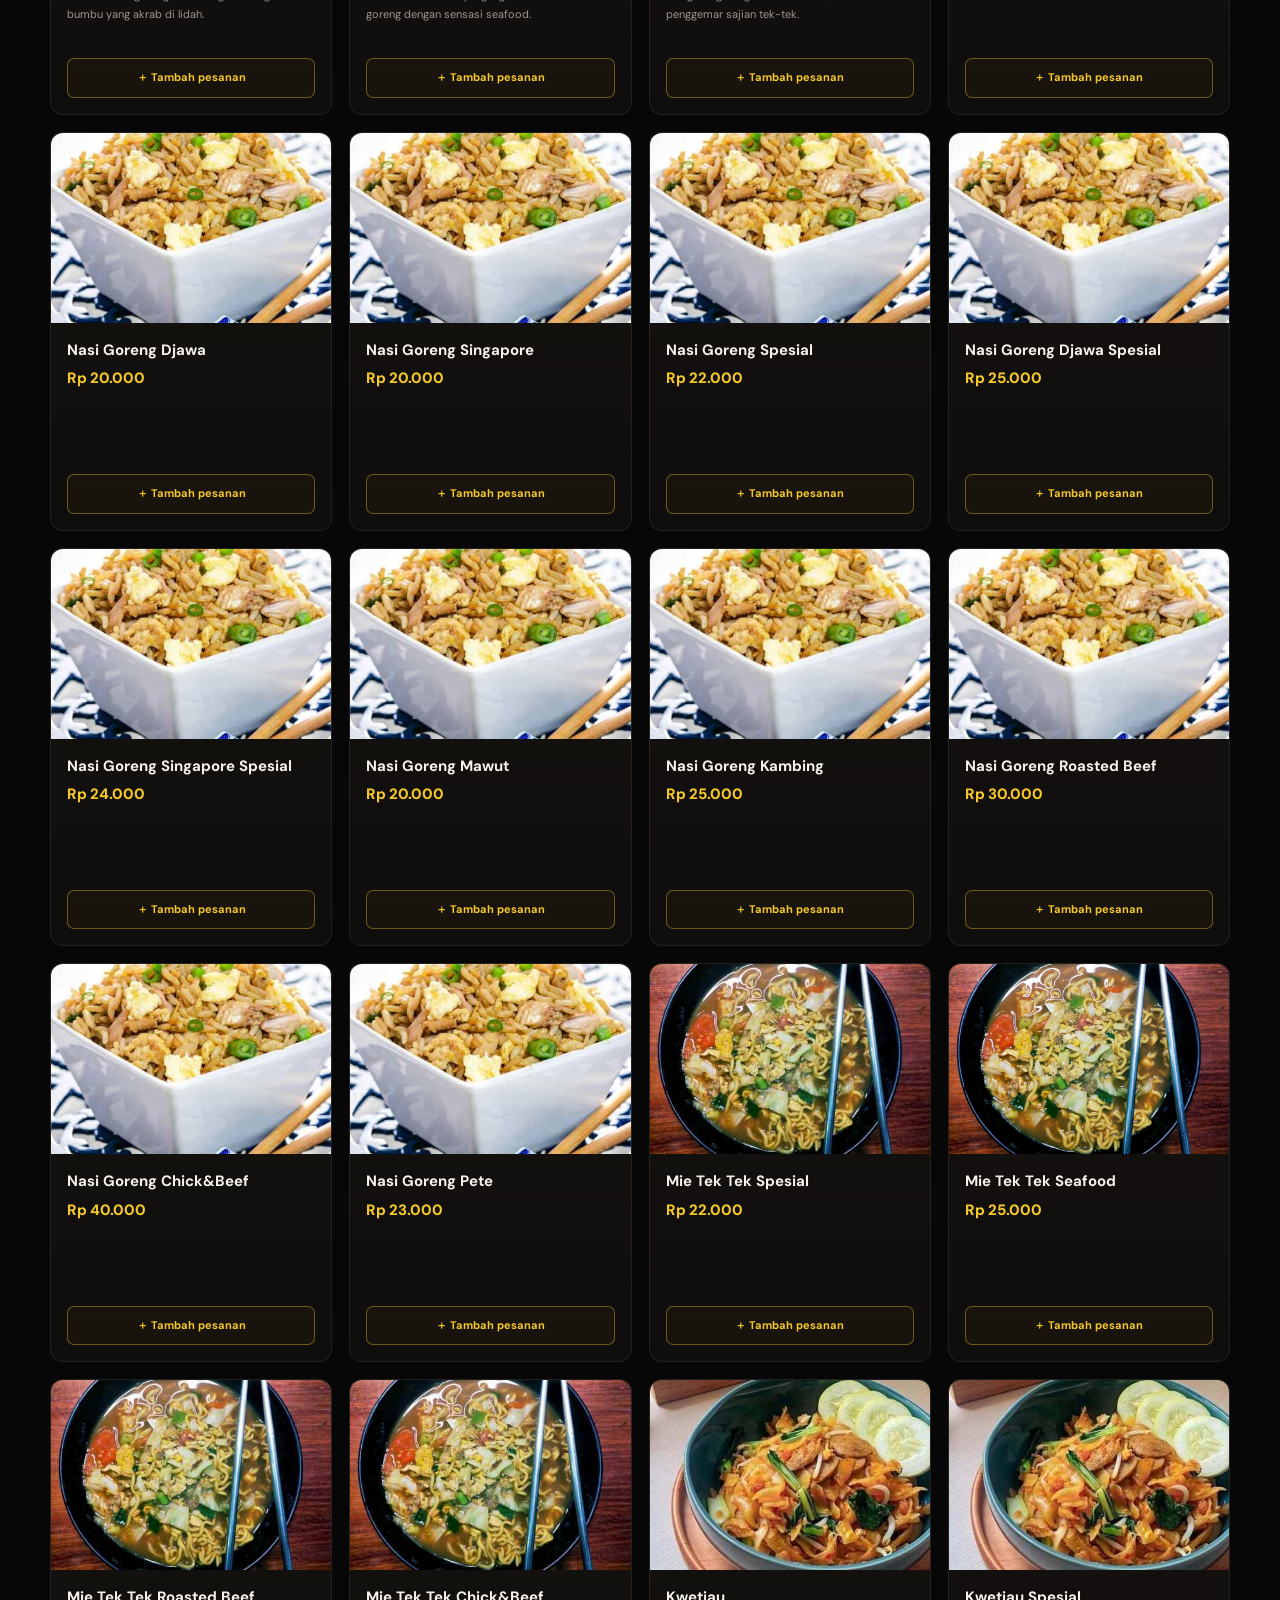
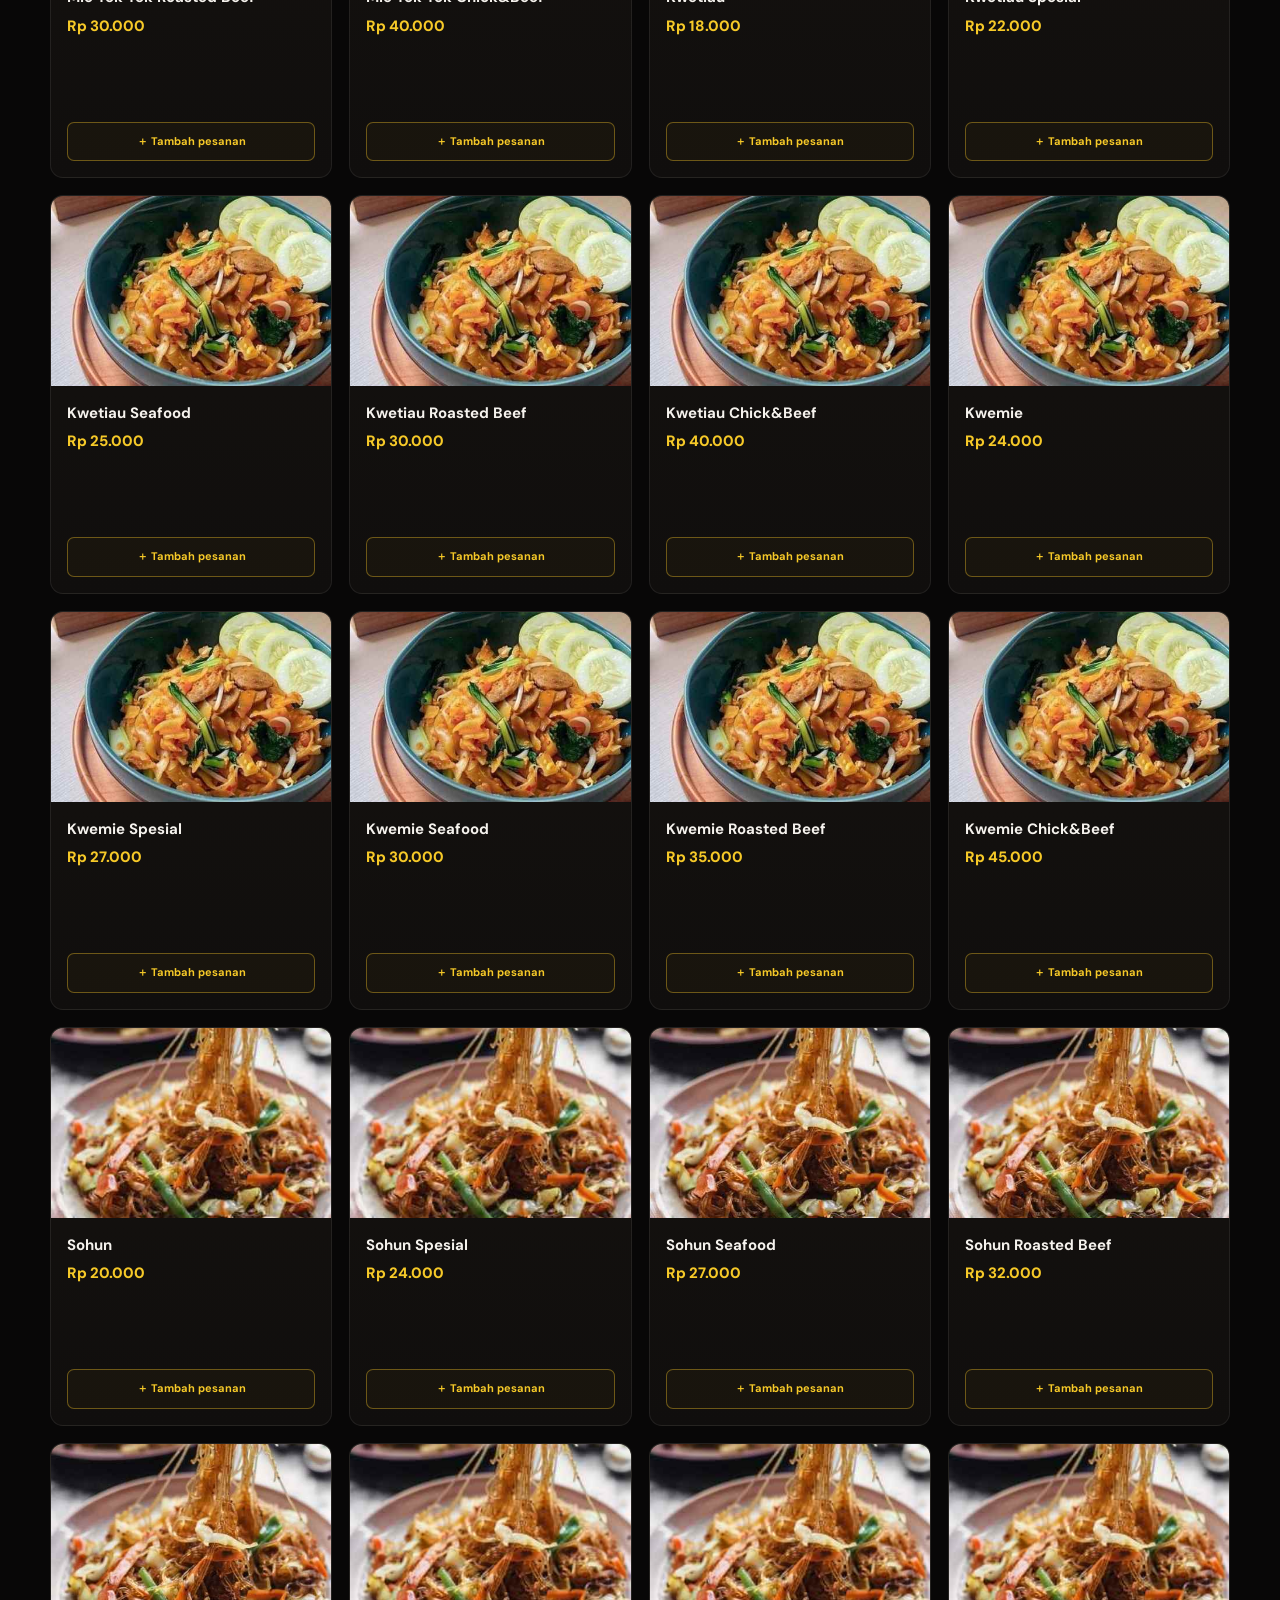
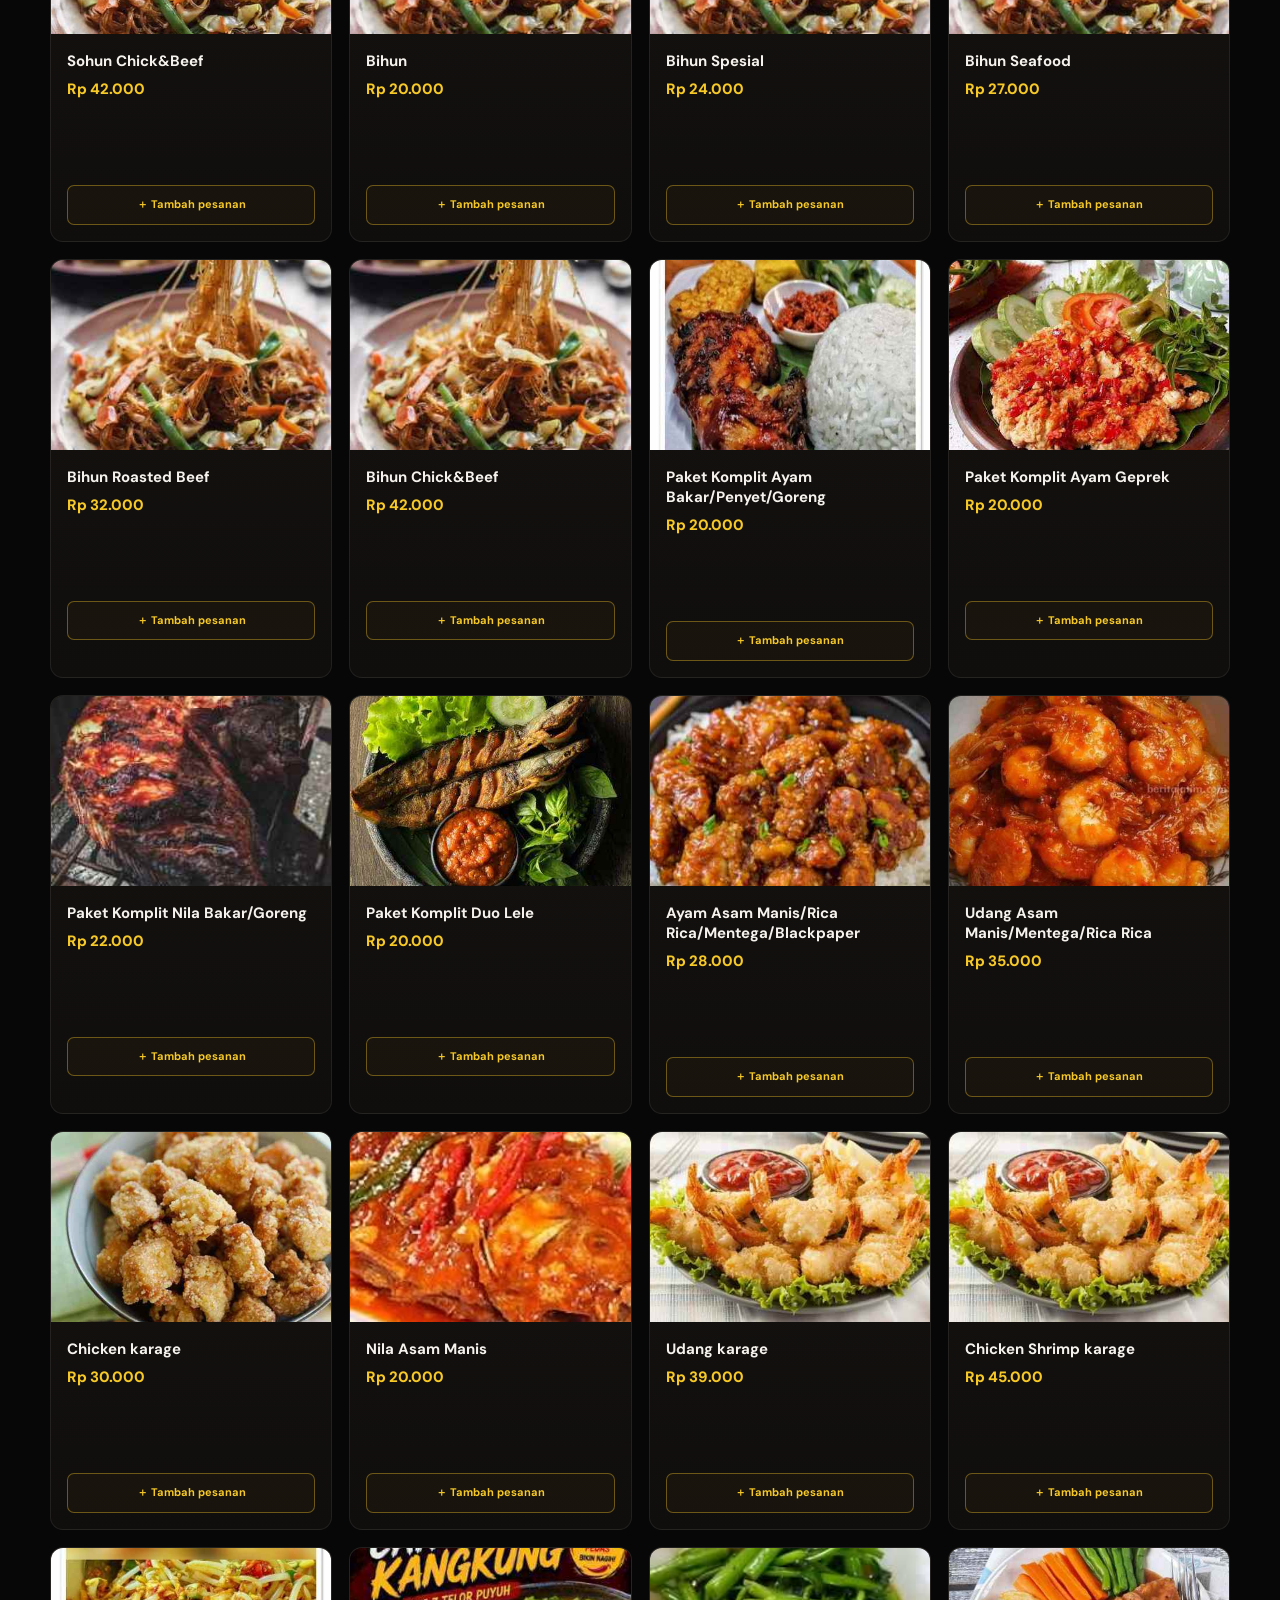
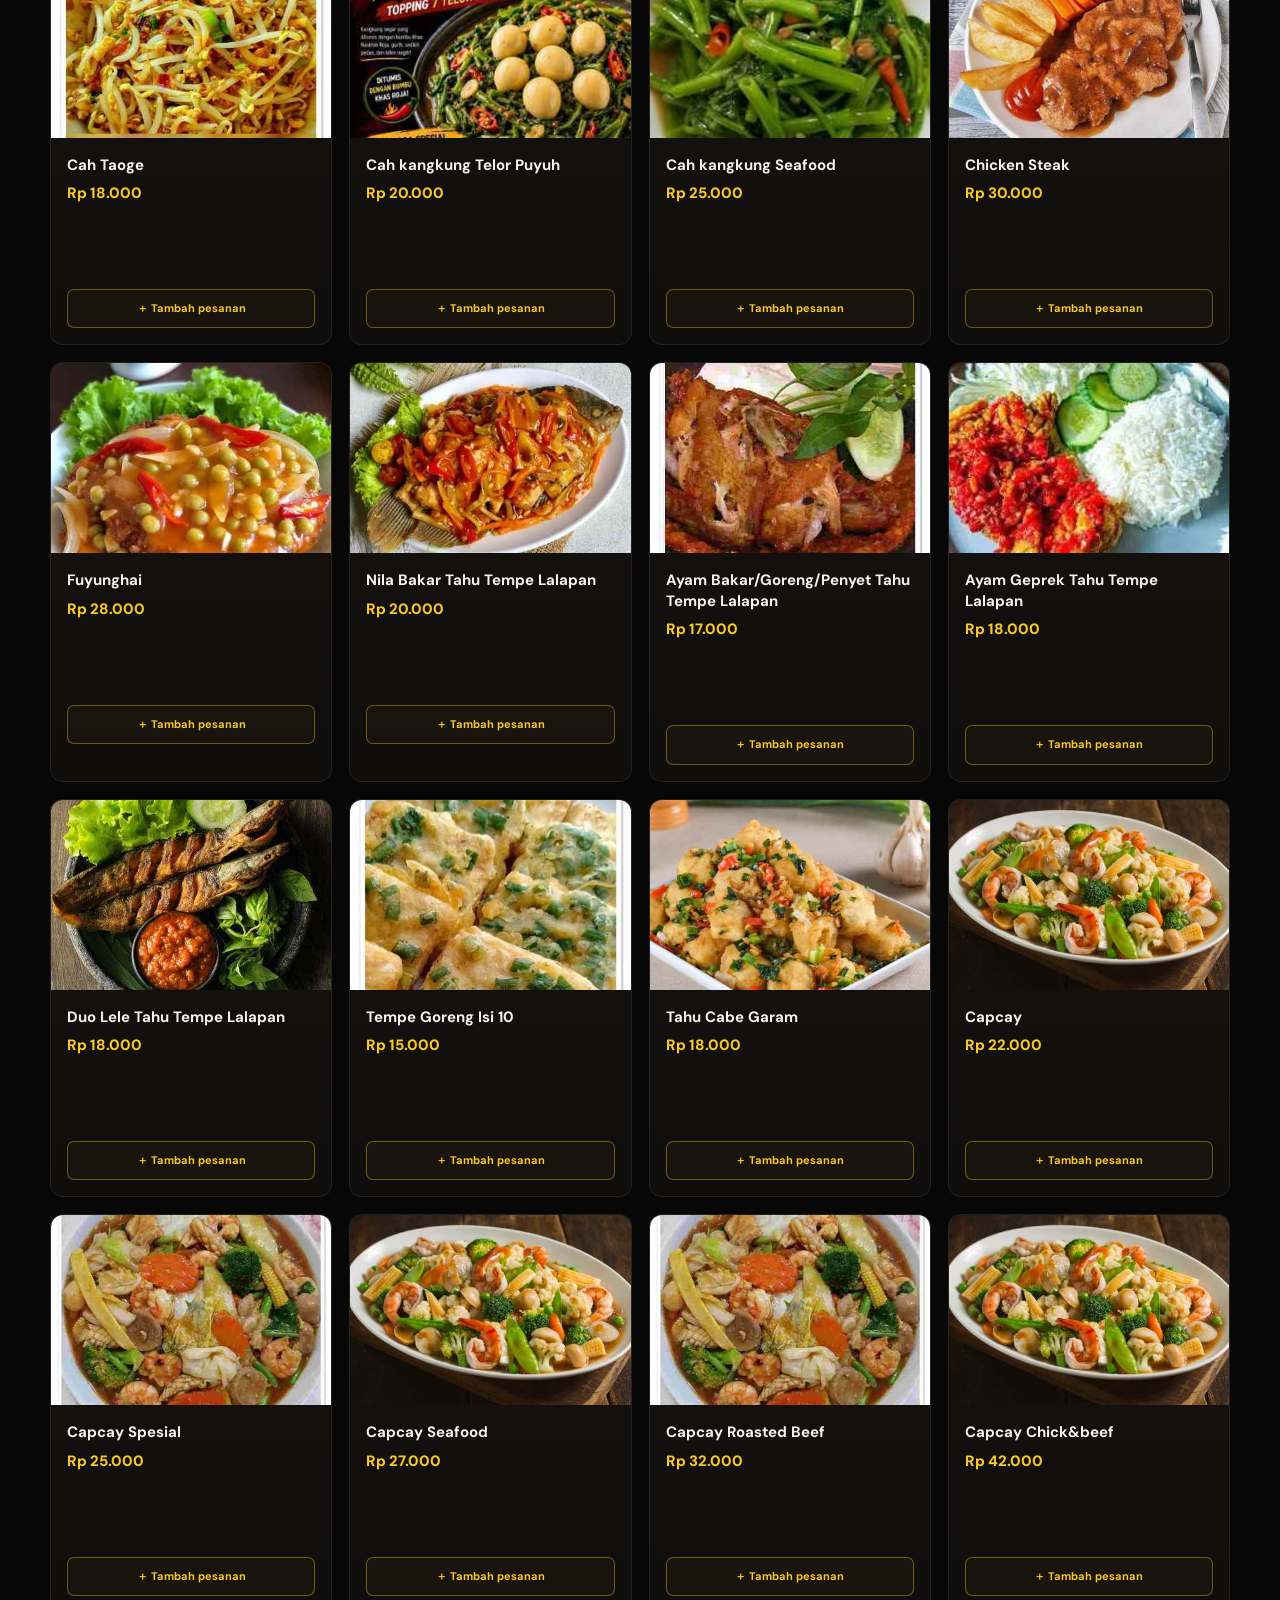
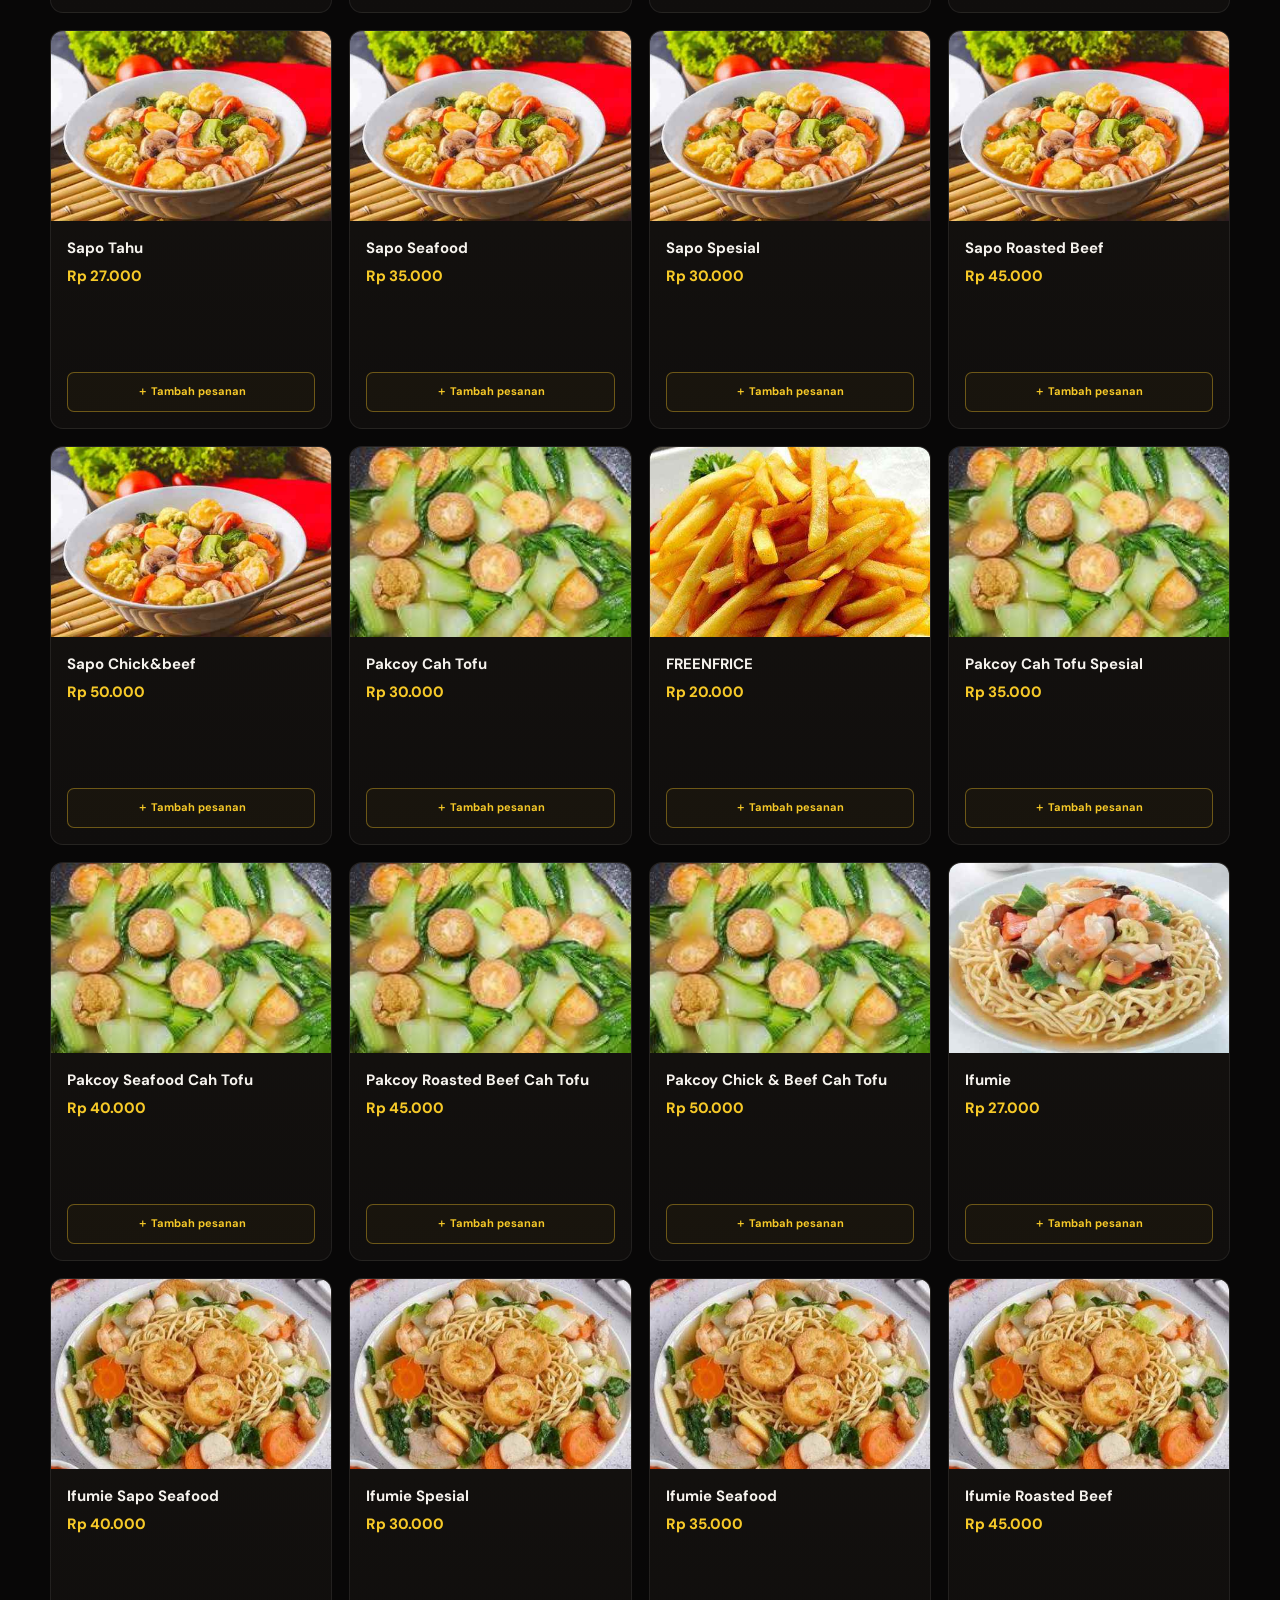
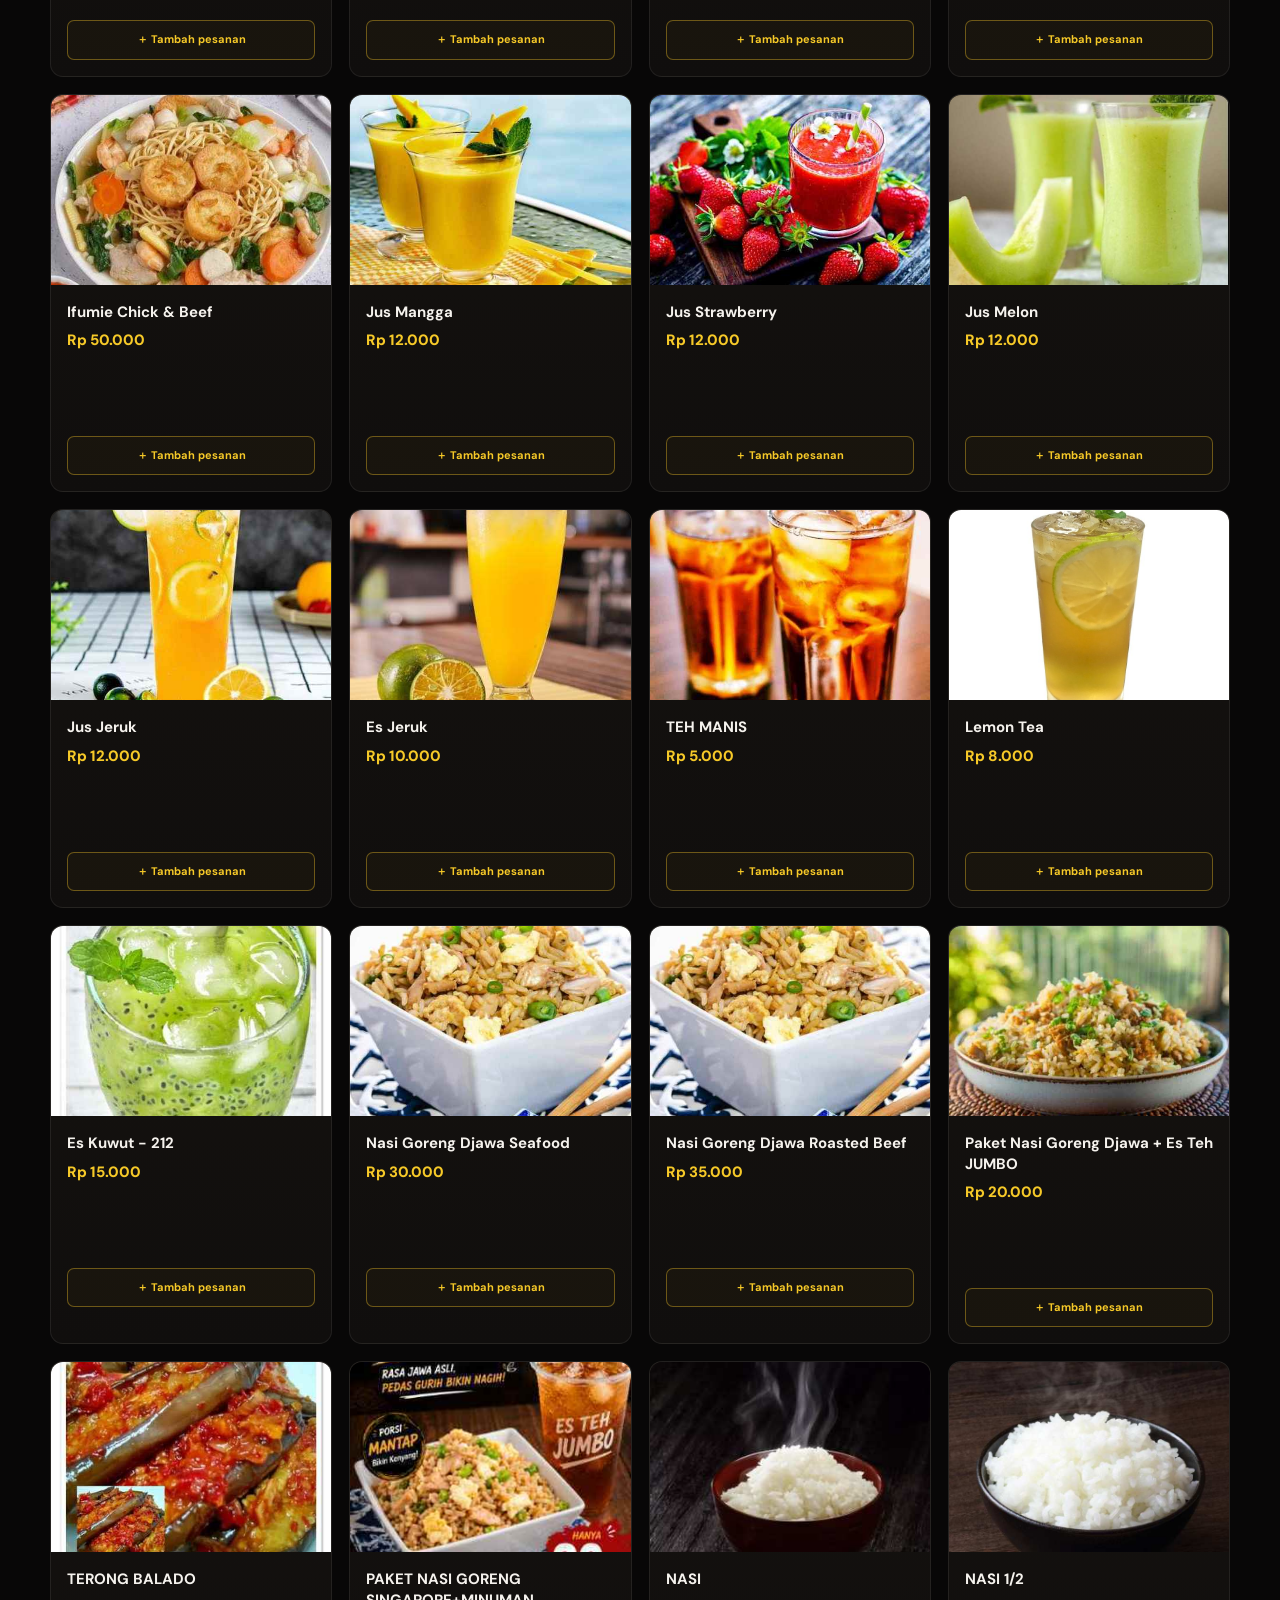
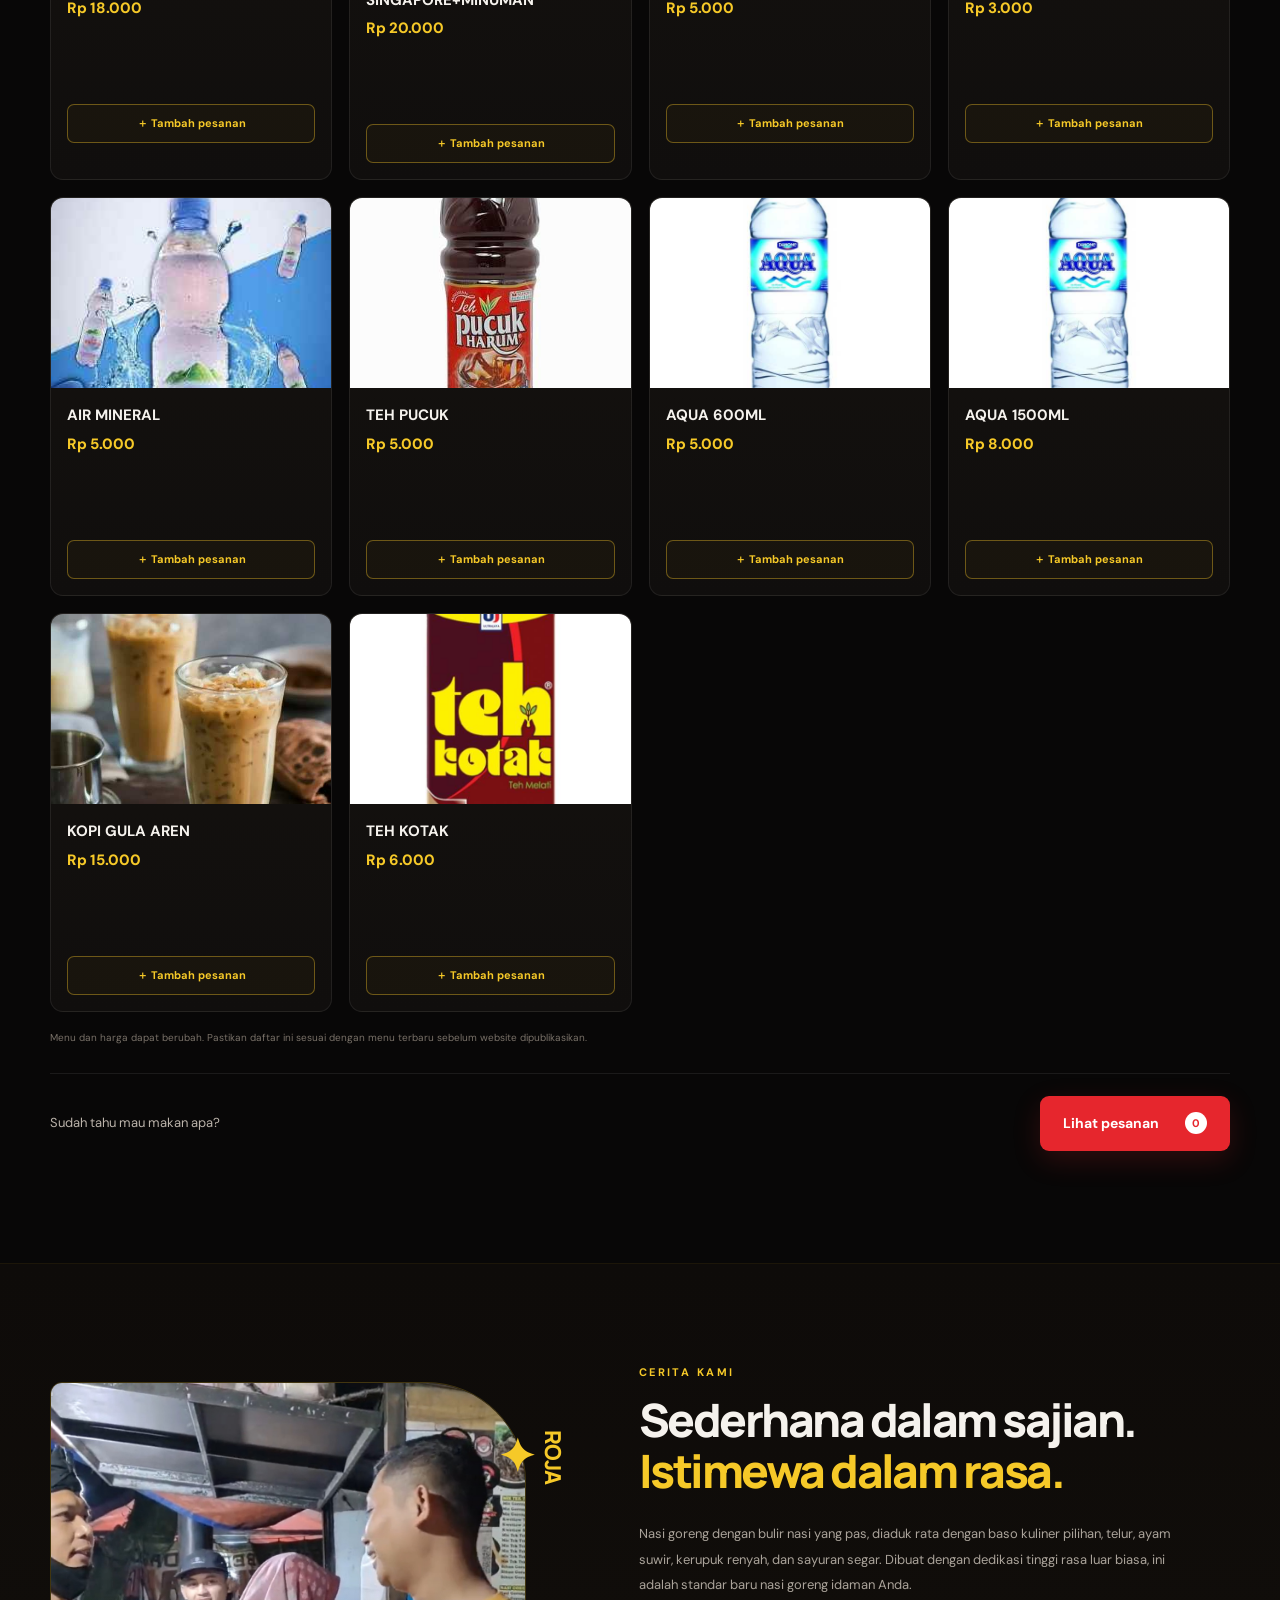
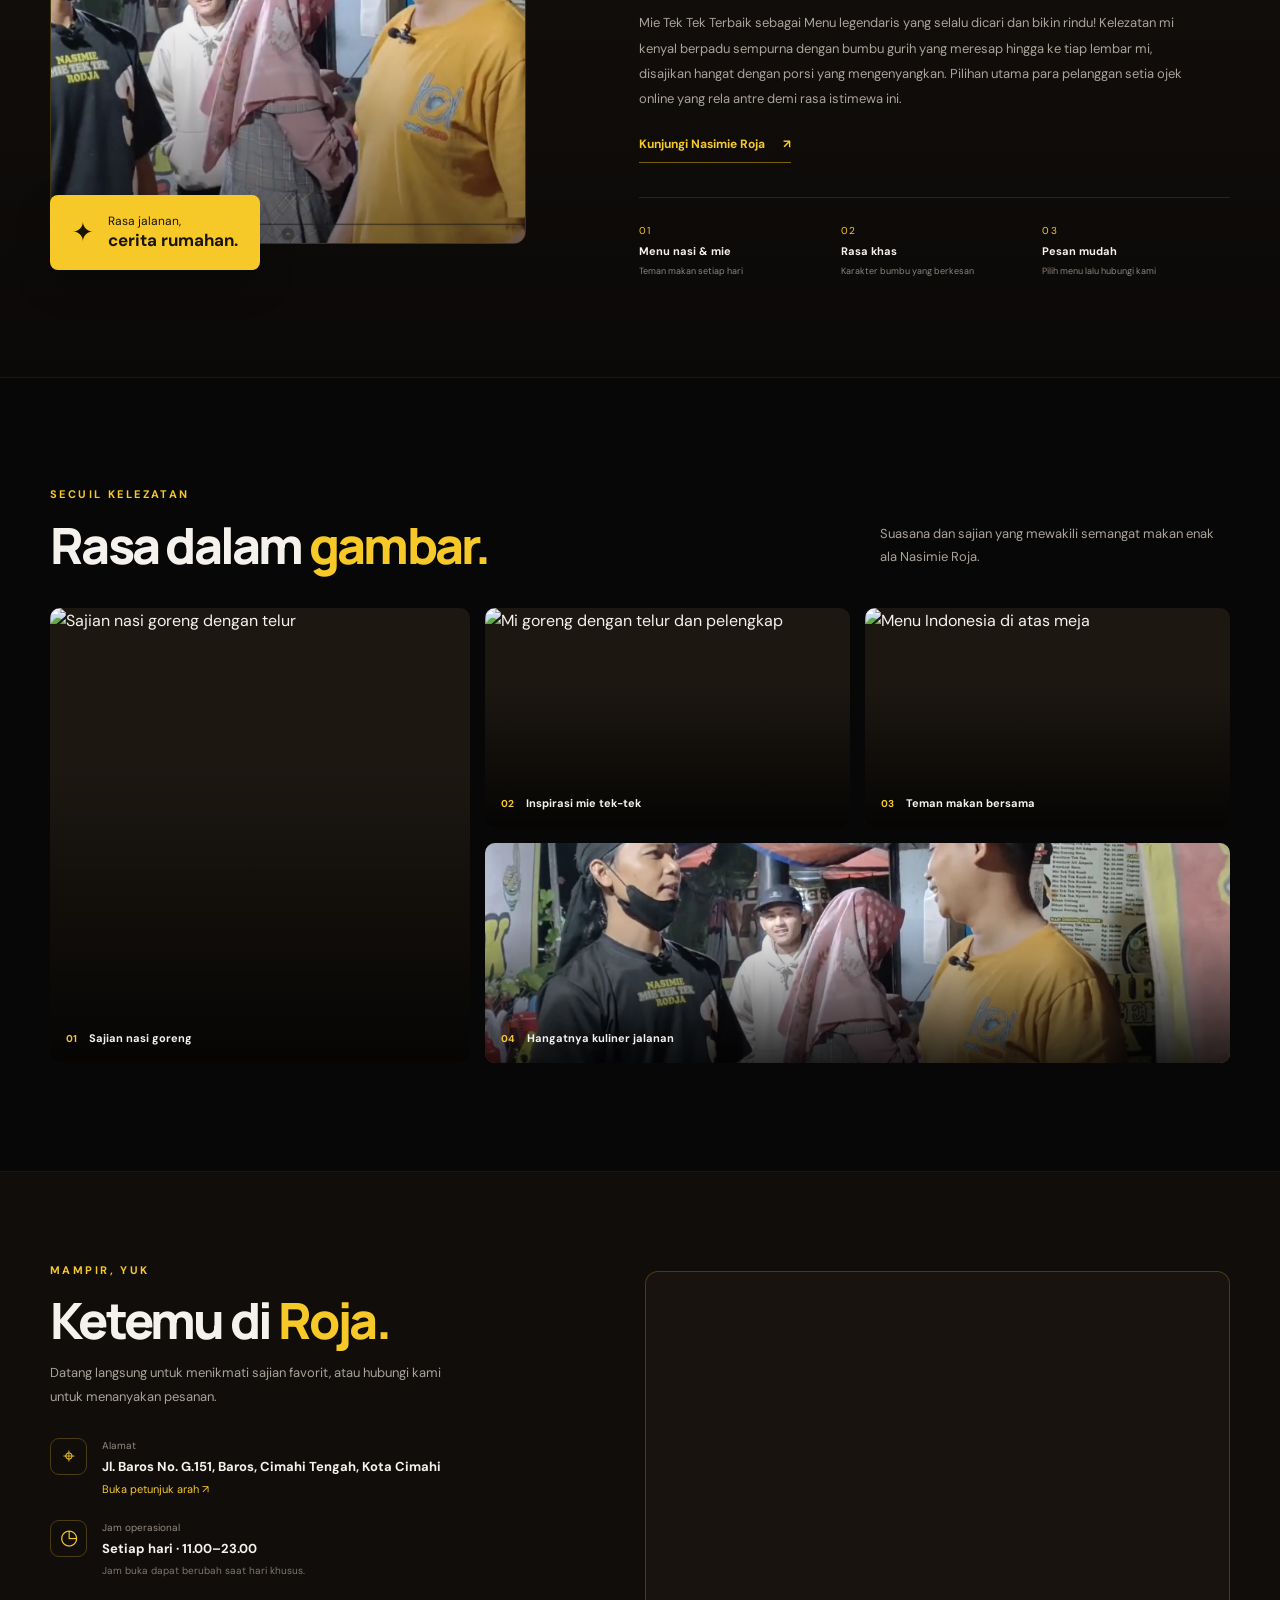
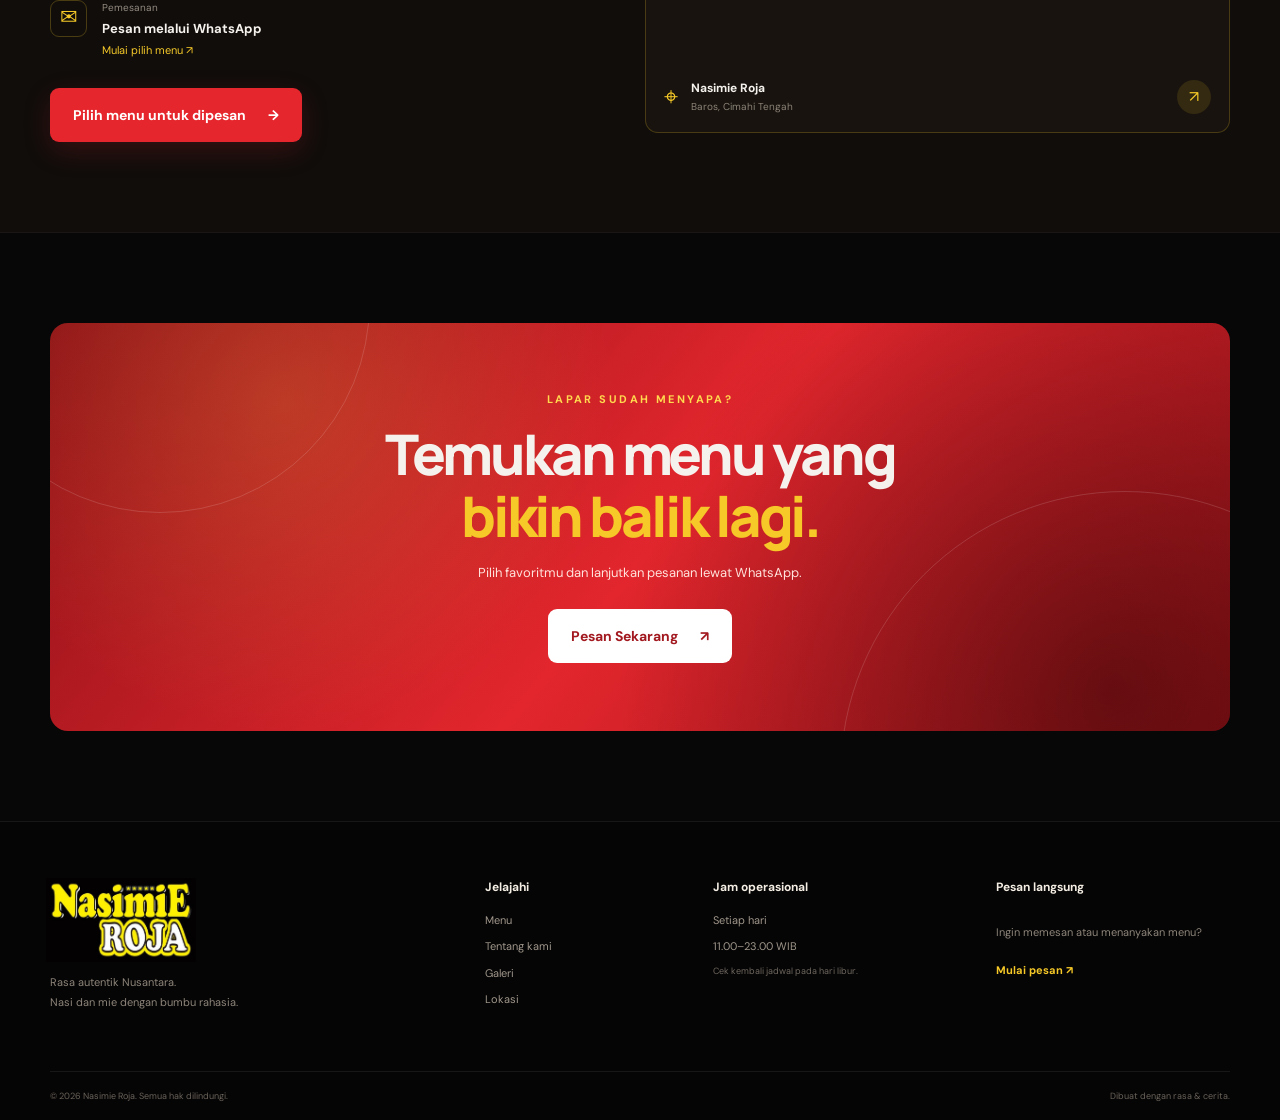
==== commit 13afec7f: "Update index.html" ====
--- a/index.html
+++ b/index.html
@@ -95,7 +95,7 @@
           <div class="story-label"><span class="label-star">✦</span><span>Rasa jalanan,<br><b>cerita rumahan.</b></span></div>
           <div class="story-deco">ROJA<br><span>✦</span></div>
         </div>
-        <div class="story-copy"><p class="eyebrow">CERITA KAMI</p><h2 id="story-title">Sederhana dalam sajian.<br><span class="gold-text">Istimewa dalam rasa.</span></h2><p>Nasi goreng dengan bulir nasi yang pas, diaduk rata dengan baso kuliner pilihan, telur, ayam suwir, kerupuk renyah, dan sayuran segar. Dibuat dengan dedikasi tinggi rasa luar biasa, ini adalah standar baru nasi goreng idaman Anda.</p><p>Temukan menu favoritmu, nikmati bersama orang terdekat, dan jadikan waktu makan sebagai momen yang ditunggu.</p><a class="text-link" href="#lokasi">Kunjungi Nasimie Roja <span aria-hidden="true">↗</span></a>
+        <div class="story-copy"><p class="eyebrow">CERITA KAMI</p><h2 id="story-title">Sederhana dalam sajian.<br><span class="gold-text">Istimewa dalam rasa.</span></h2><p>Nasi goreng dengan bulir nasi yang pas, diaduk rata dengan baso kuliner pilihan, telur, ayam suwir, kerupuk renyah, dan sayuran segar. Dibuat dengan dedikasi tinggi rasa luar biasa, ini adalah standar baru nasi goreng idaman Anda.</p><p> Mie Tek Tek Terbaik sebagai Menu legendaris yang selalu dicari dan bikin rindu! Kelezatan mi kenyal berpadu sempurna dengan bumbu gurih yang meresap hingga ke tiap lembar mi, disajikan hangat dengan porsi yang mengenyangkan. Pilihan utama para pelanggan setia ojek online yang rela antre demi rasa istimewa ini.</p><a class="text-link" href="#lokasi">Kunjungi Nasimie Roja <span aria-hidden="true">↗</span></a>
           <div class="value-points"><div><span>01</span><b>Menu nasi & mie</b><small>Teman makan setiap hari</small></div><div><span>02</span><b>Rasa khas</b><small>Karakter bumbu yang berkesan</small></div><div><span>03</span><b>Pesan mudah</b><small>Pilih menu lalu hubungi kami</small></div></div>
         </div>
       </div>
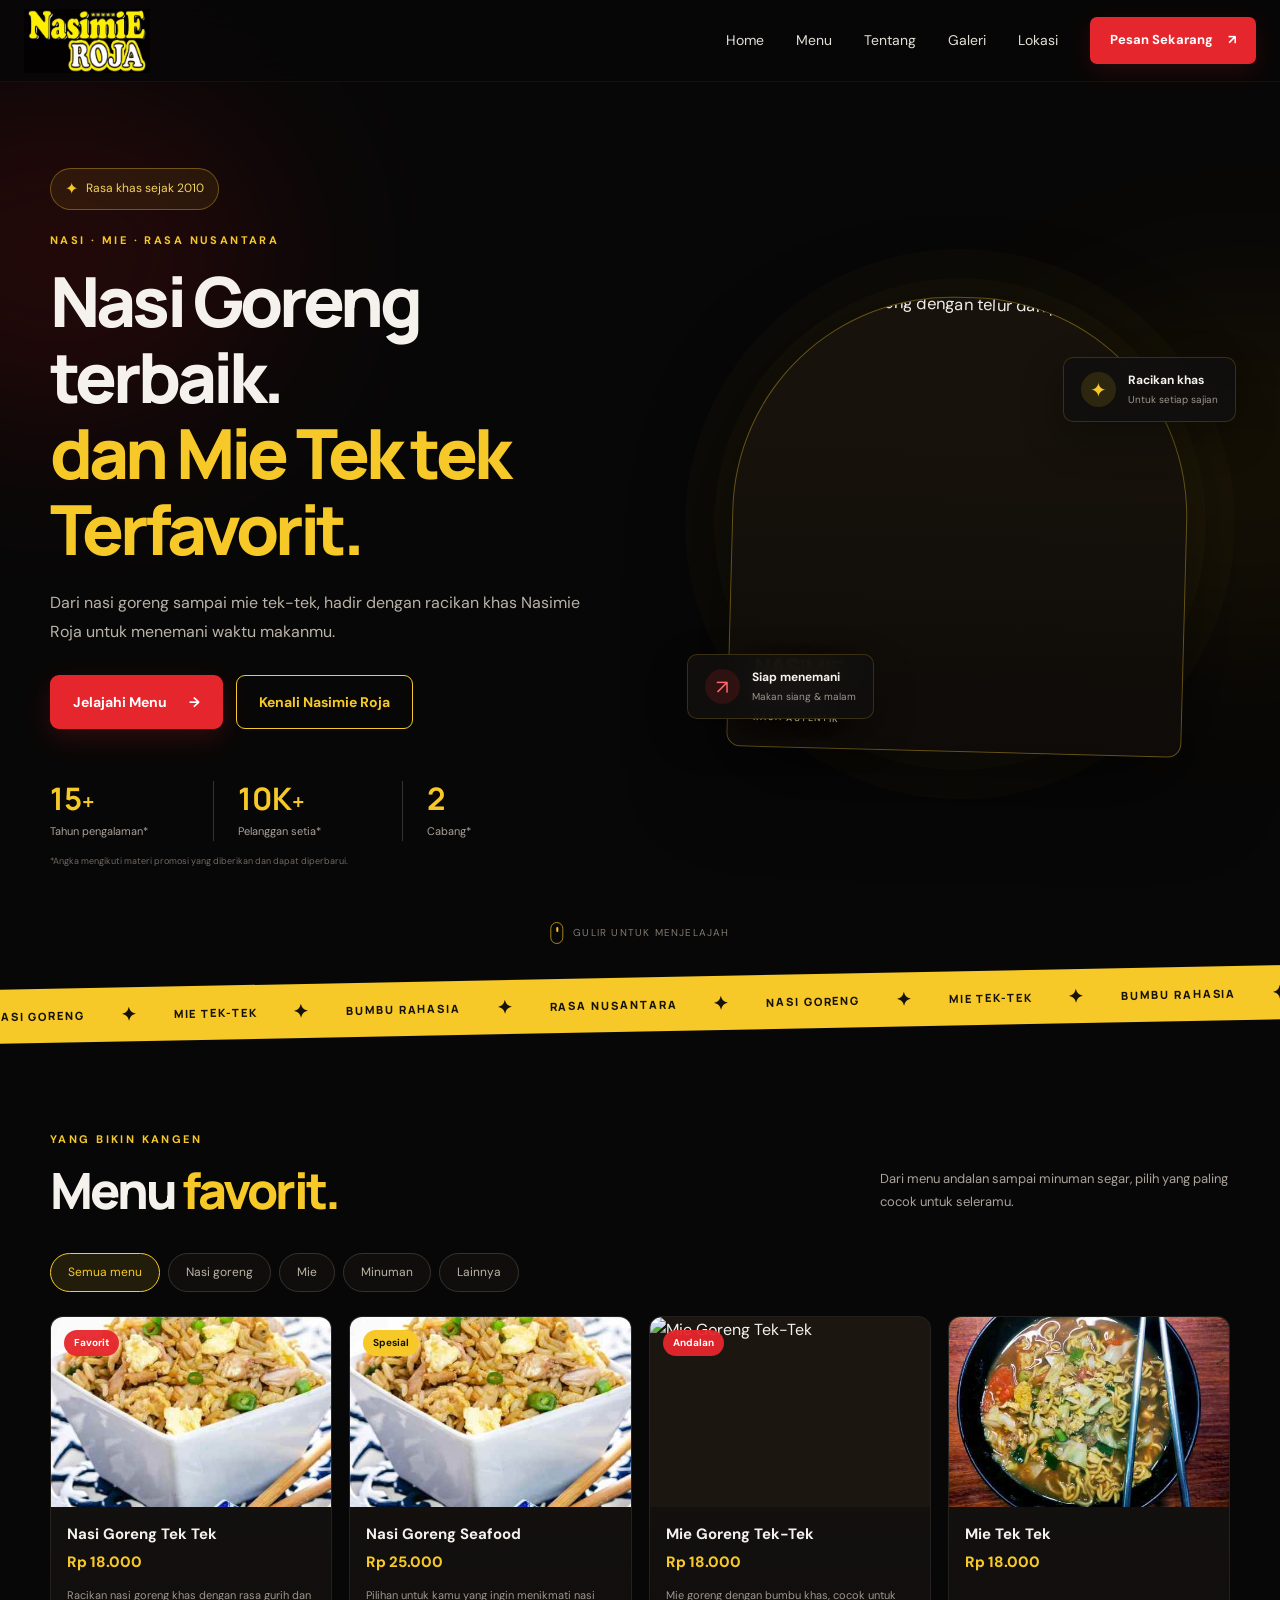
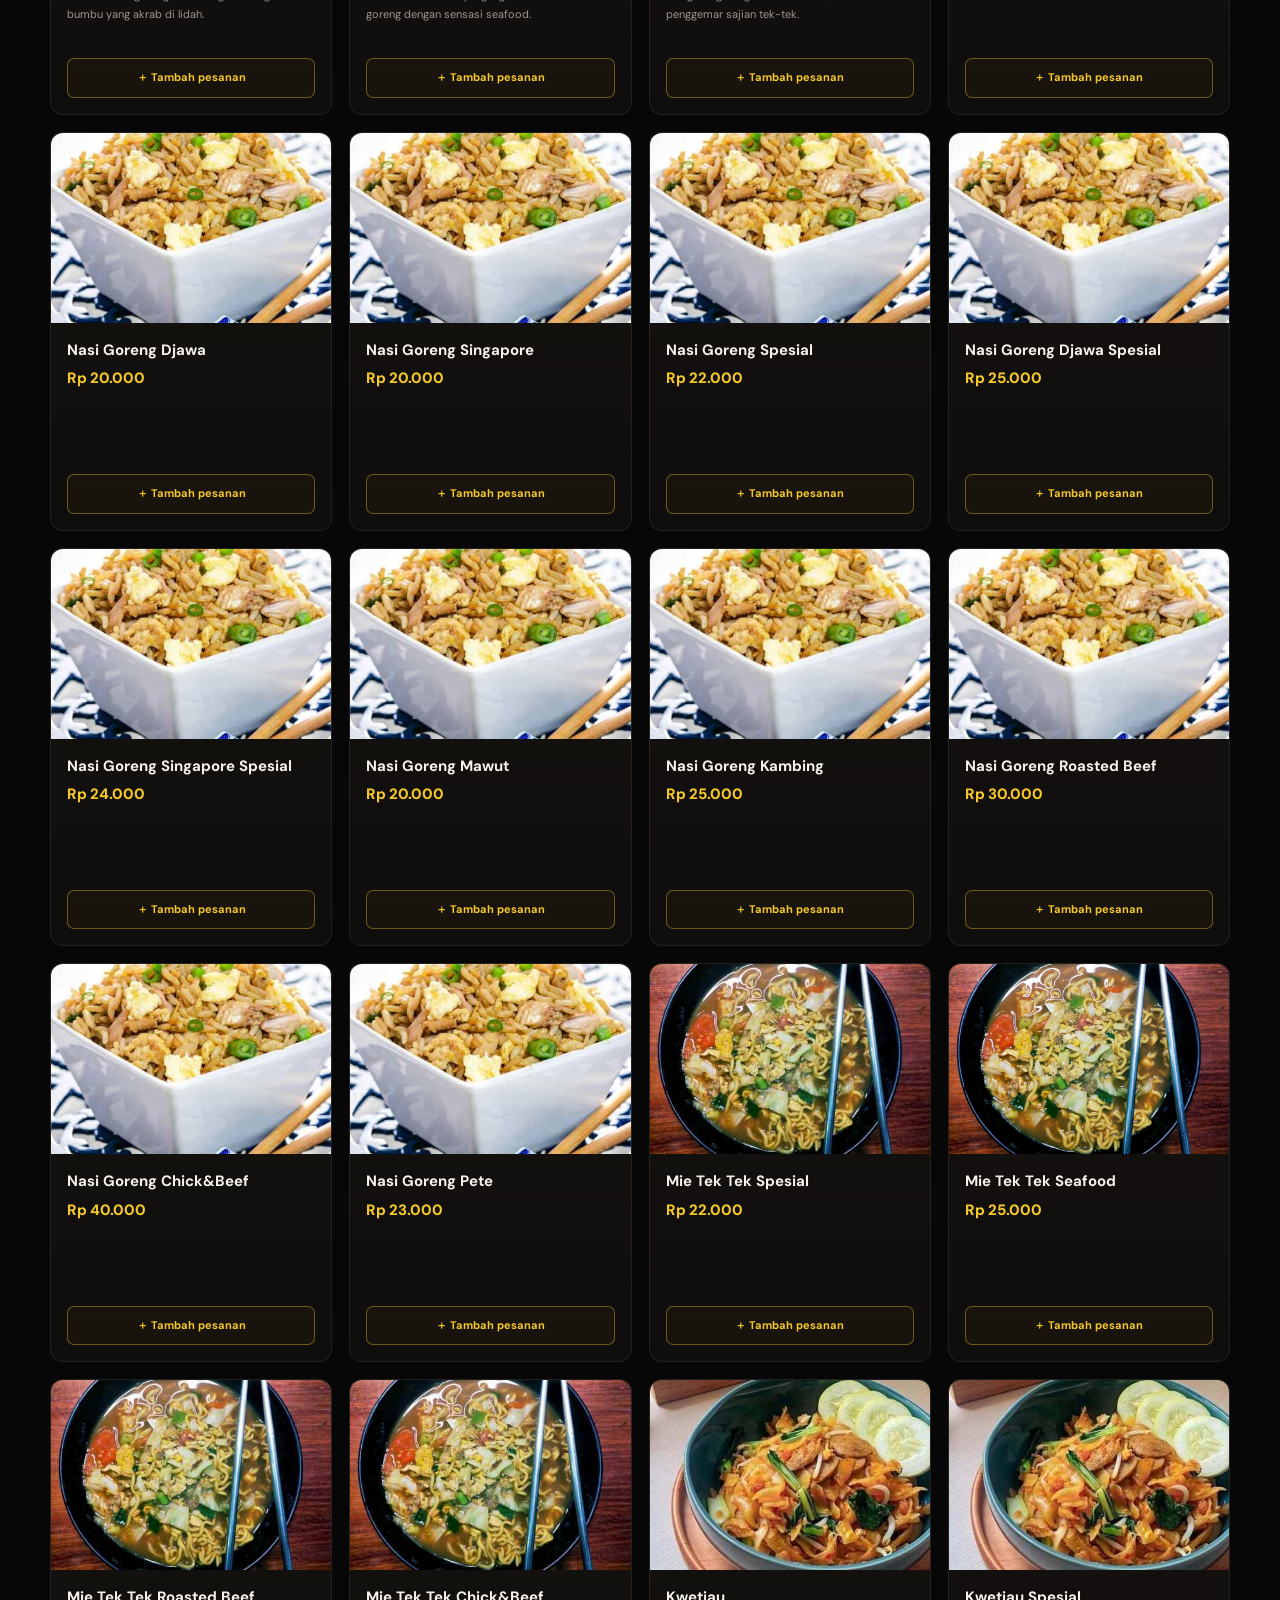
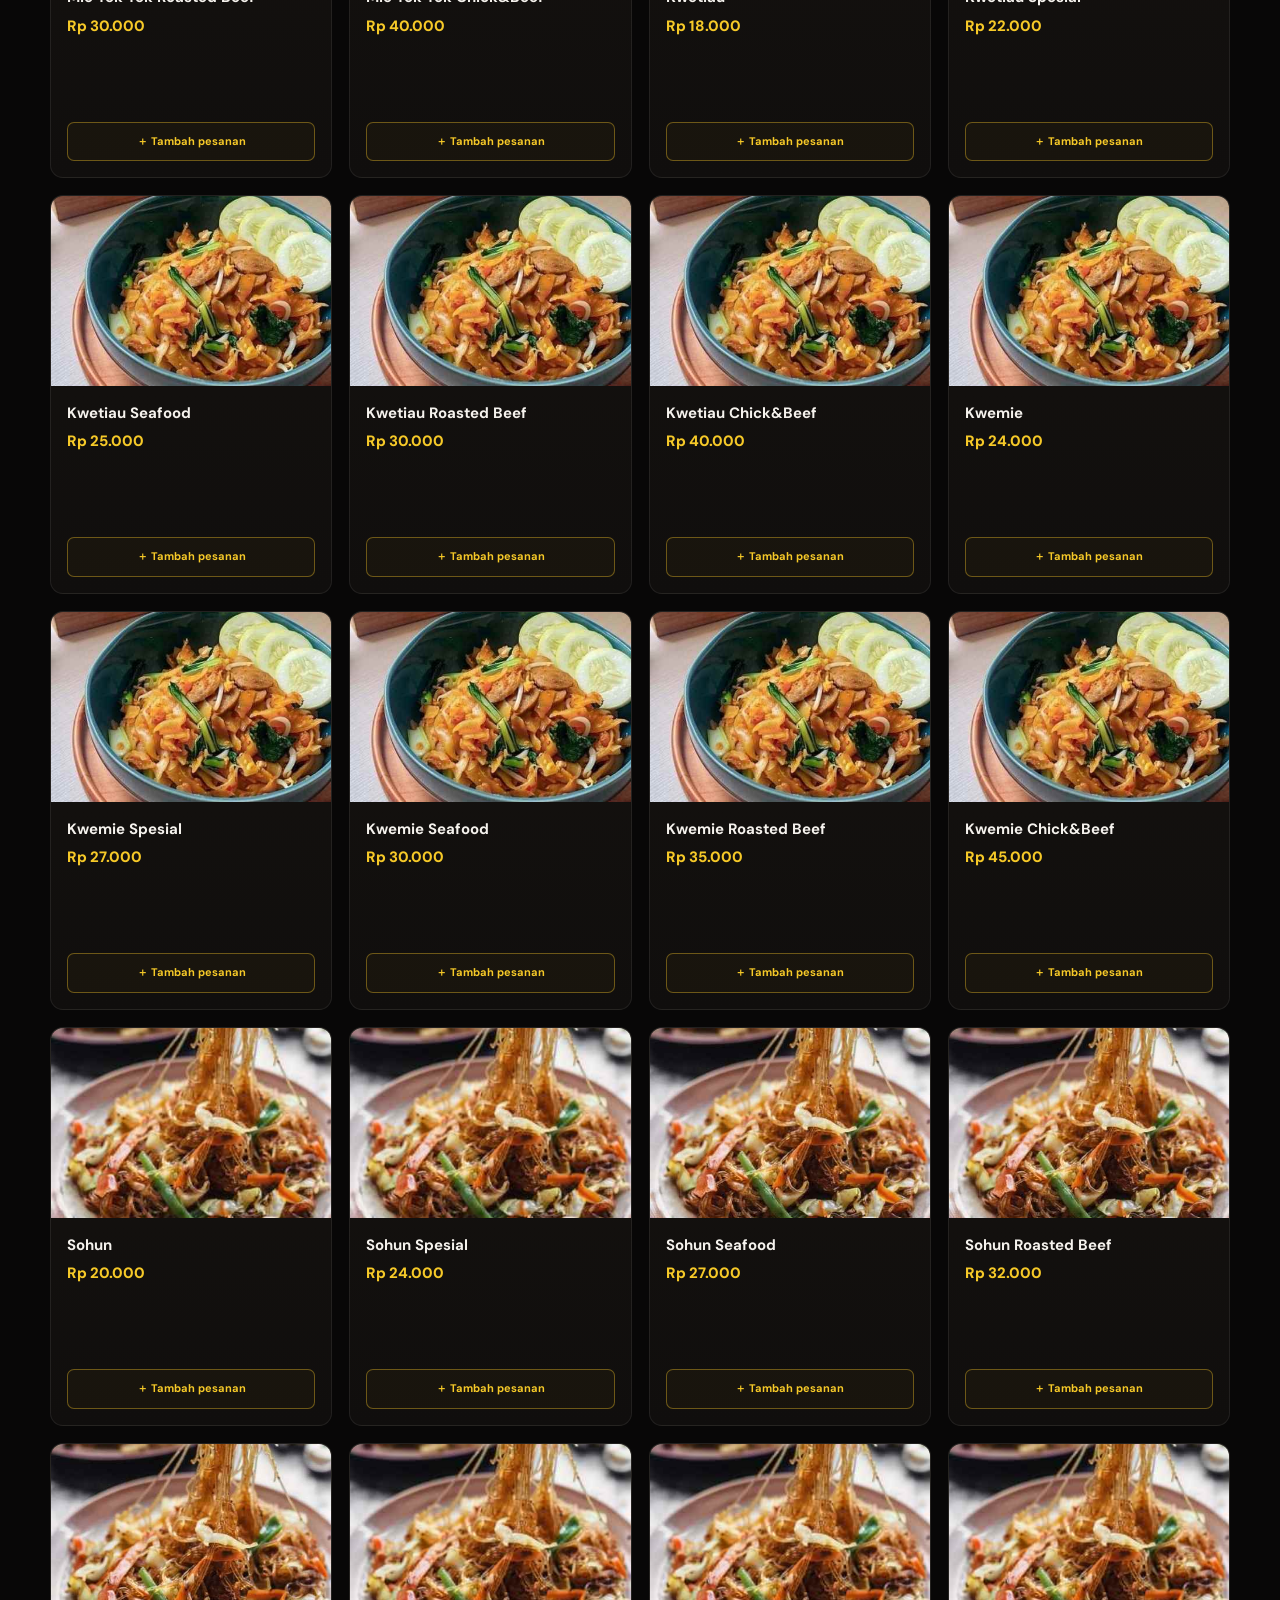
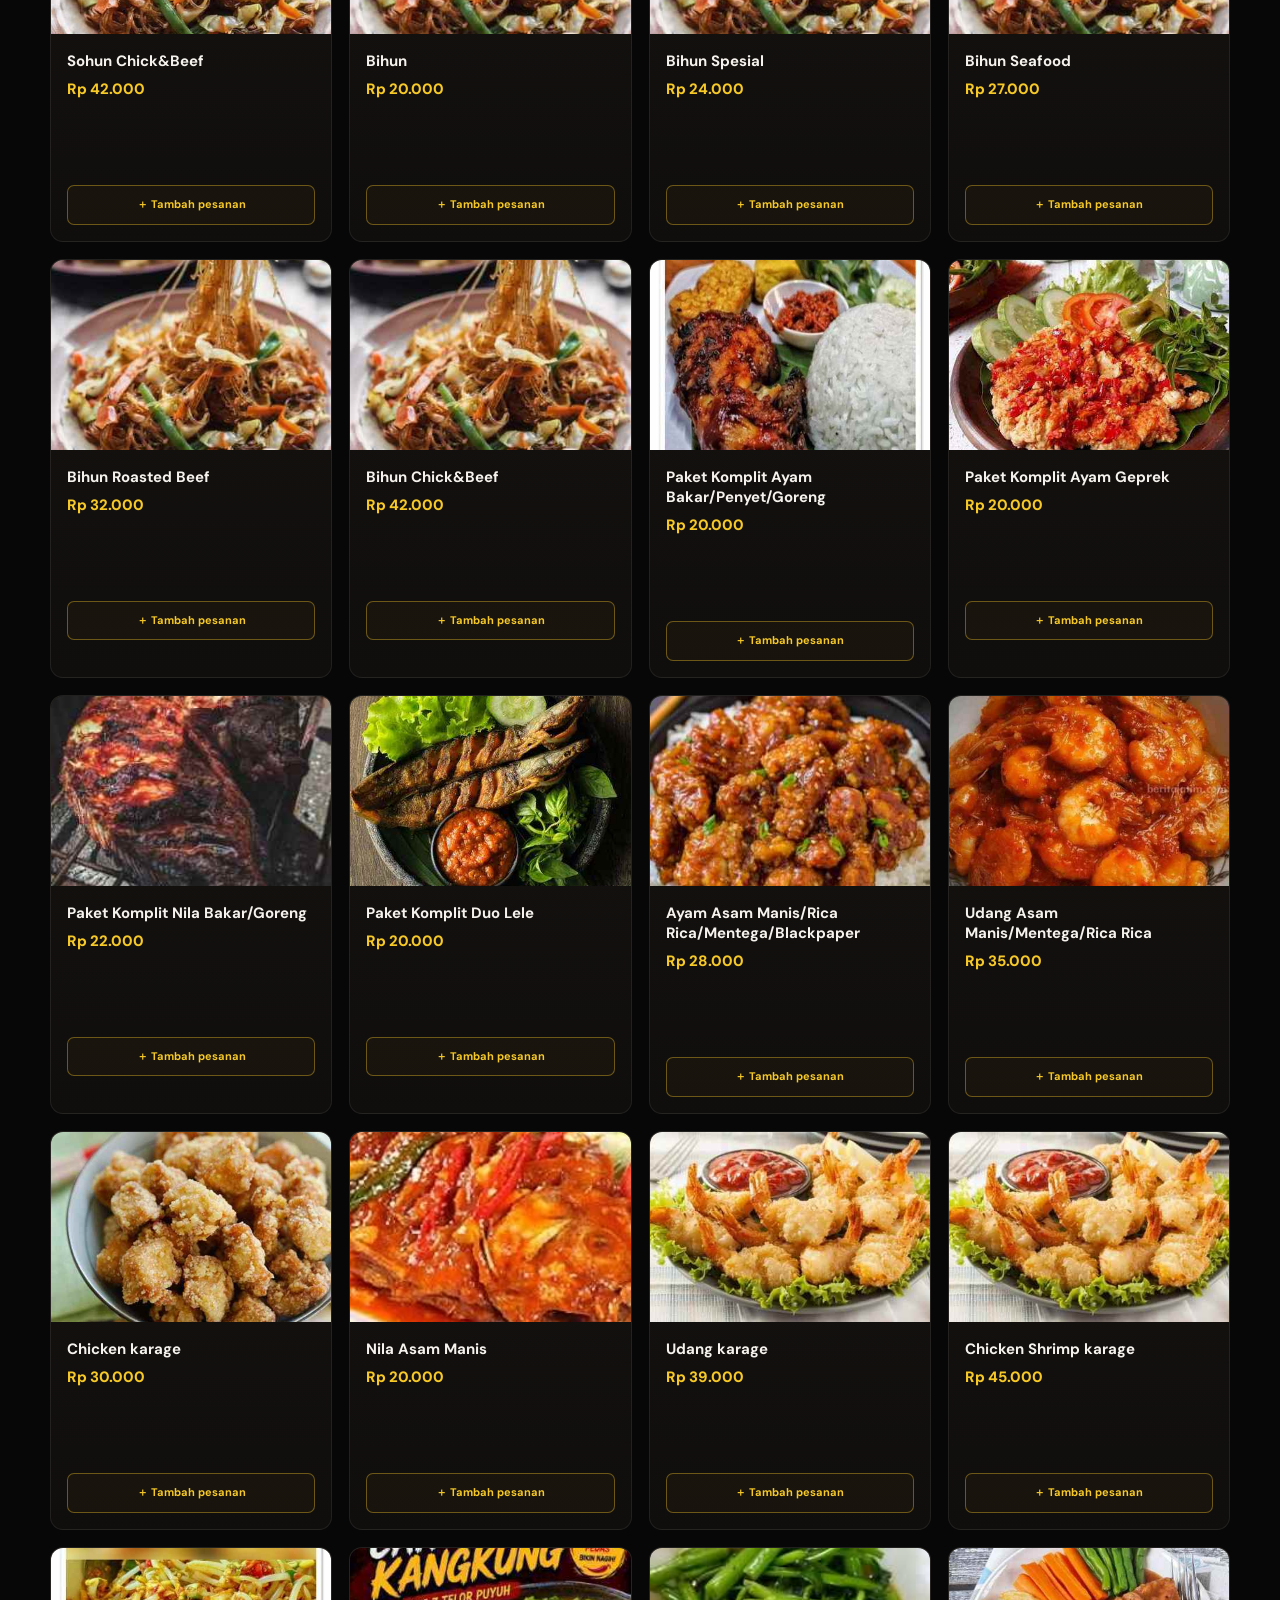
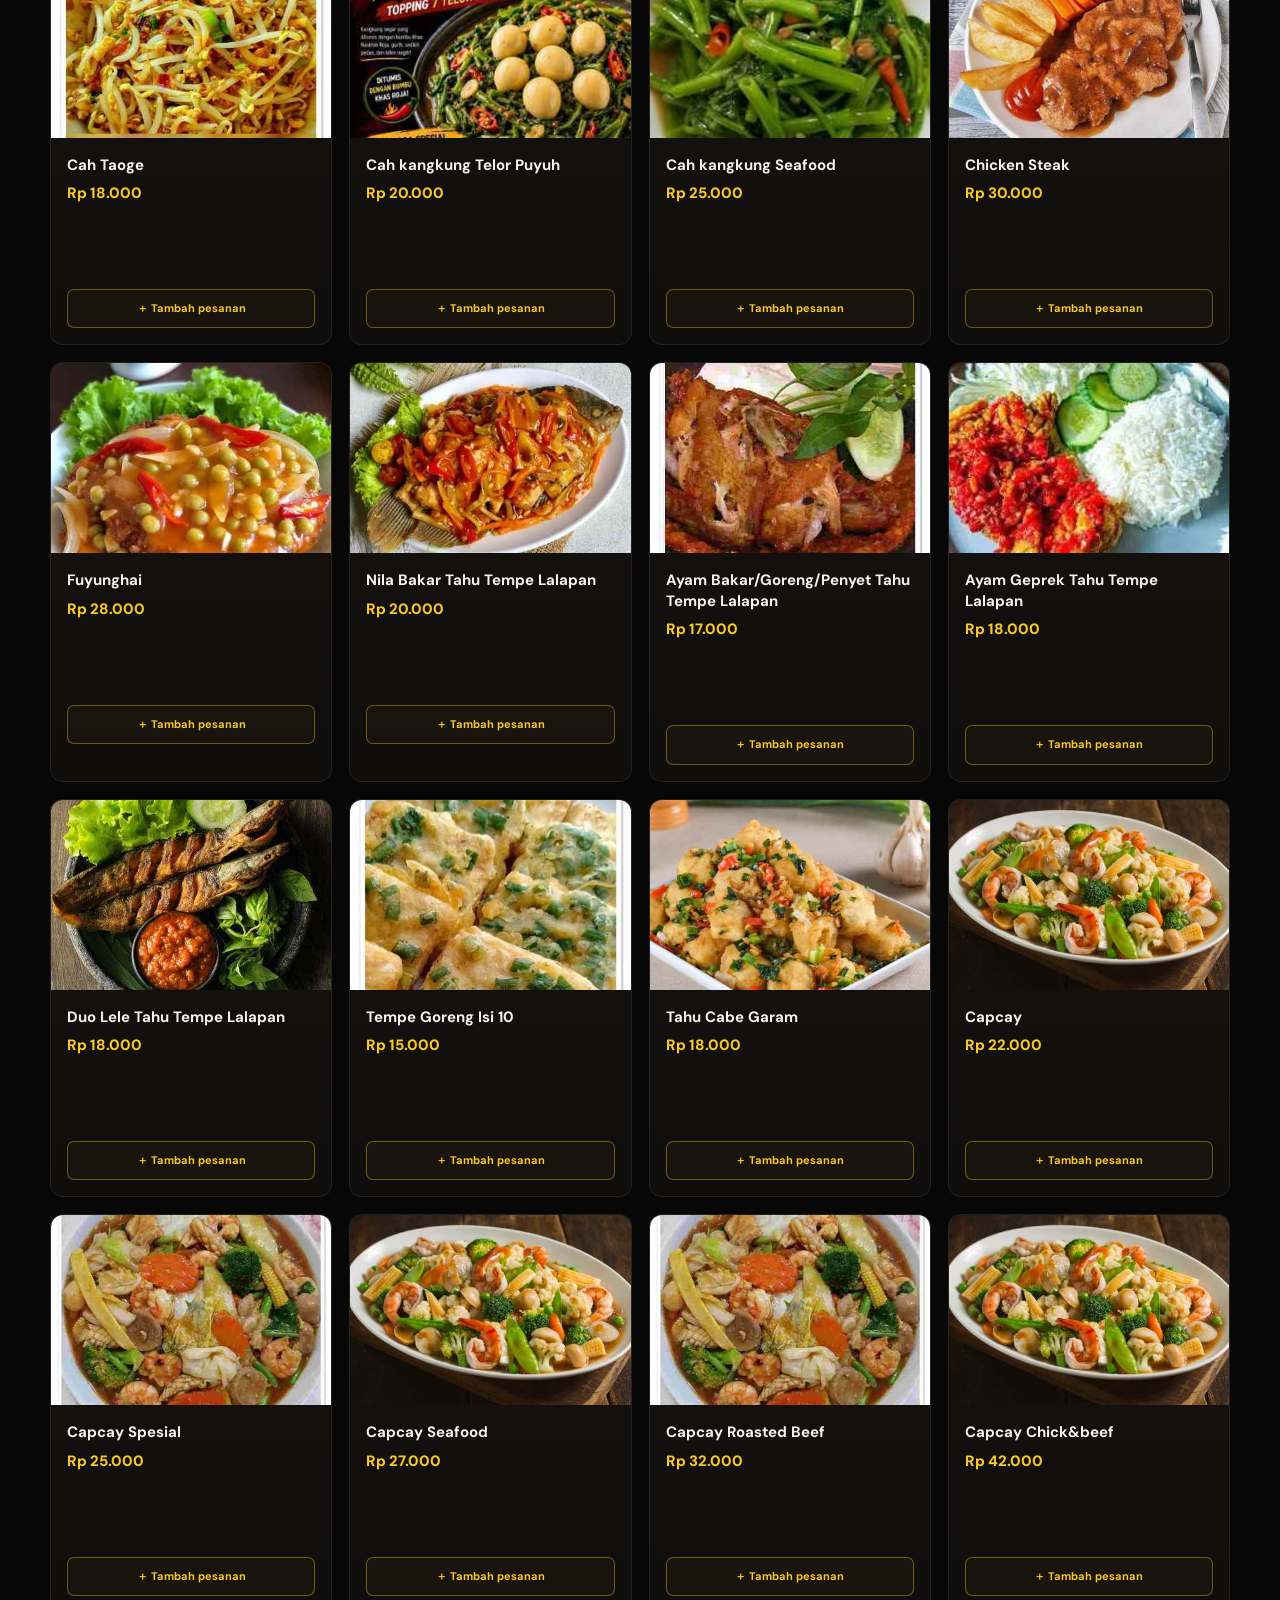
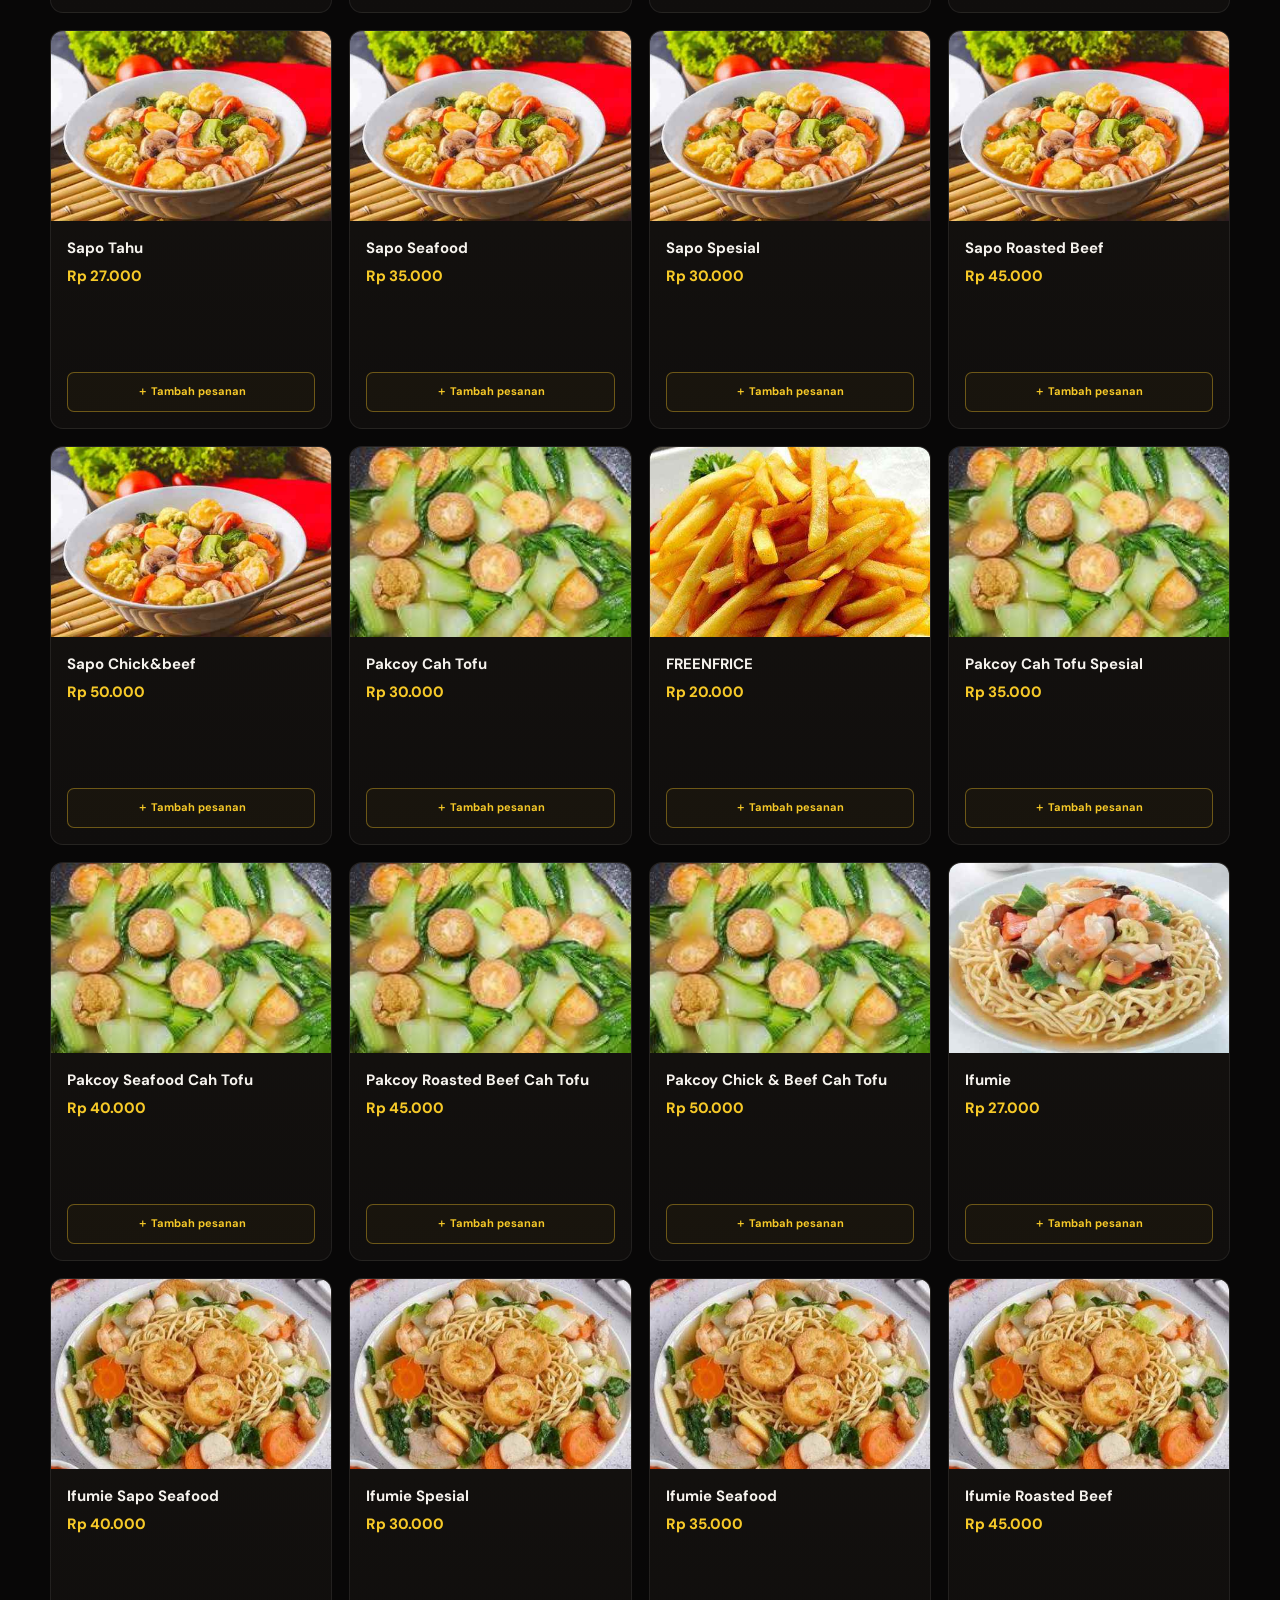
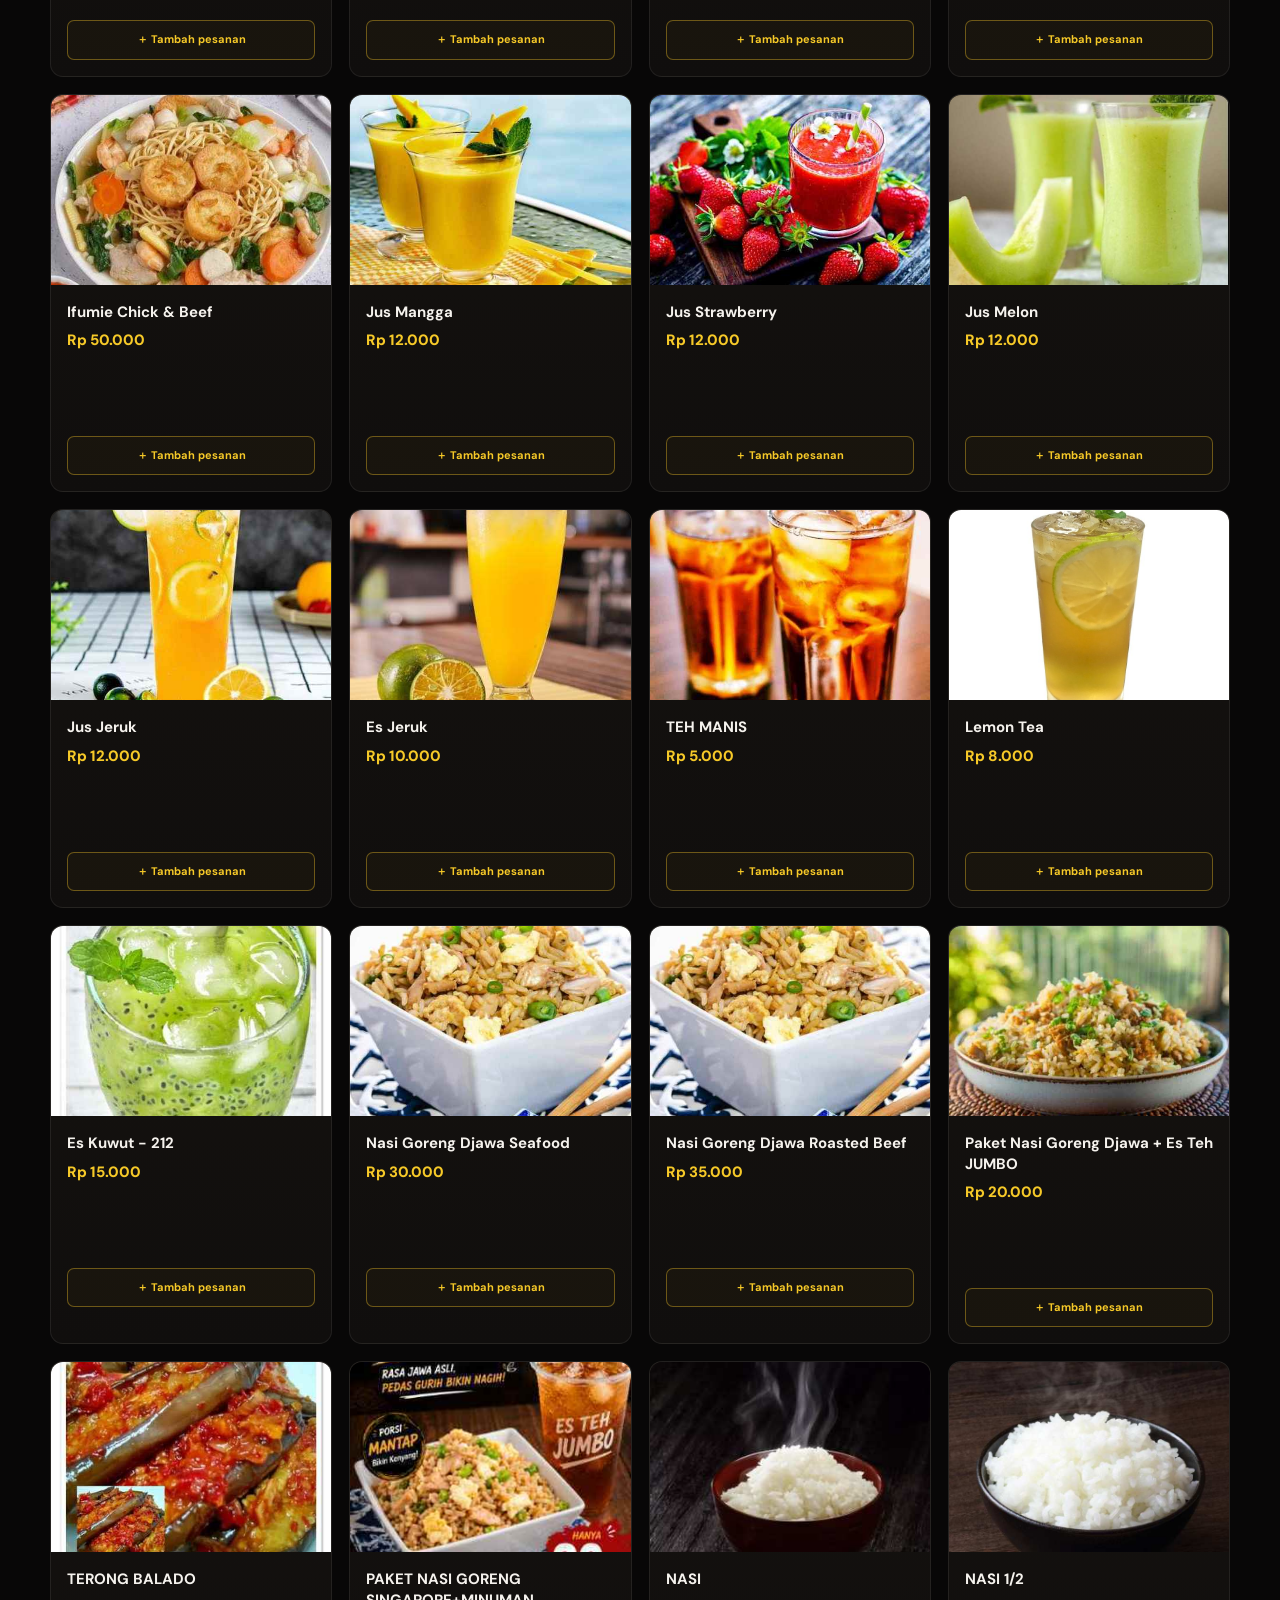
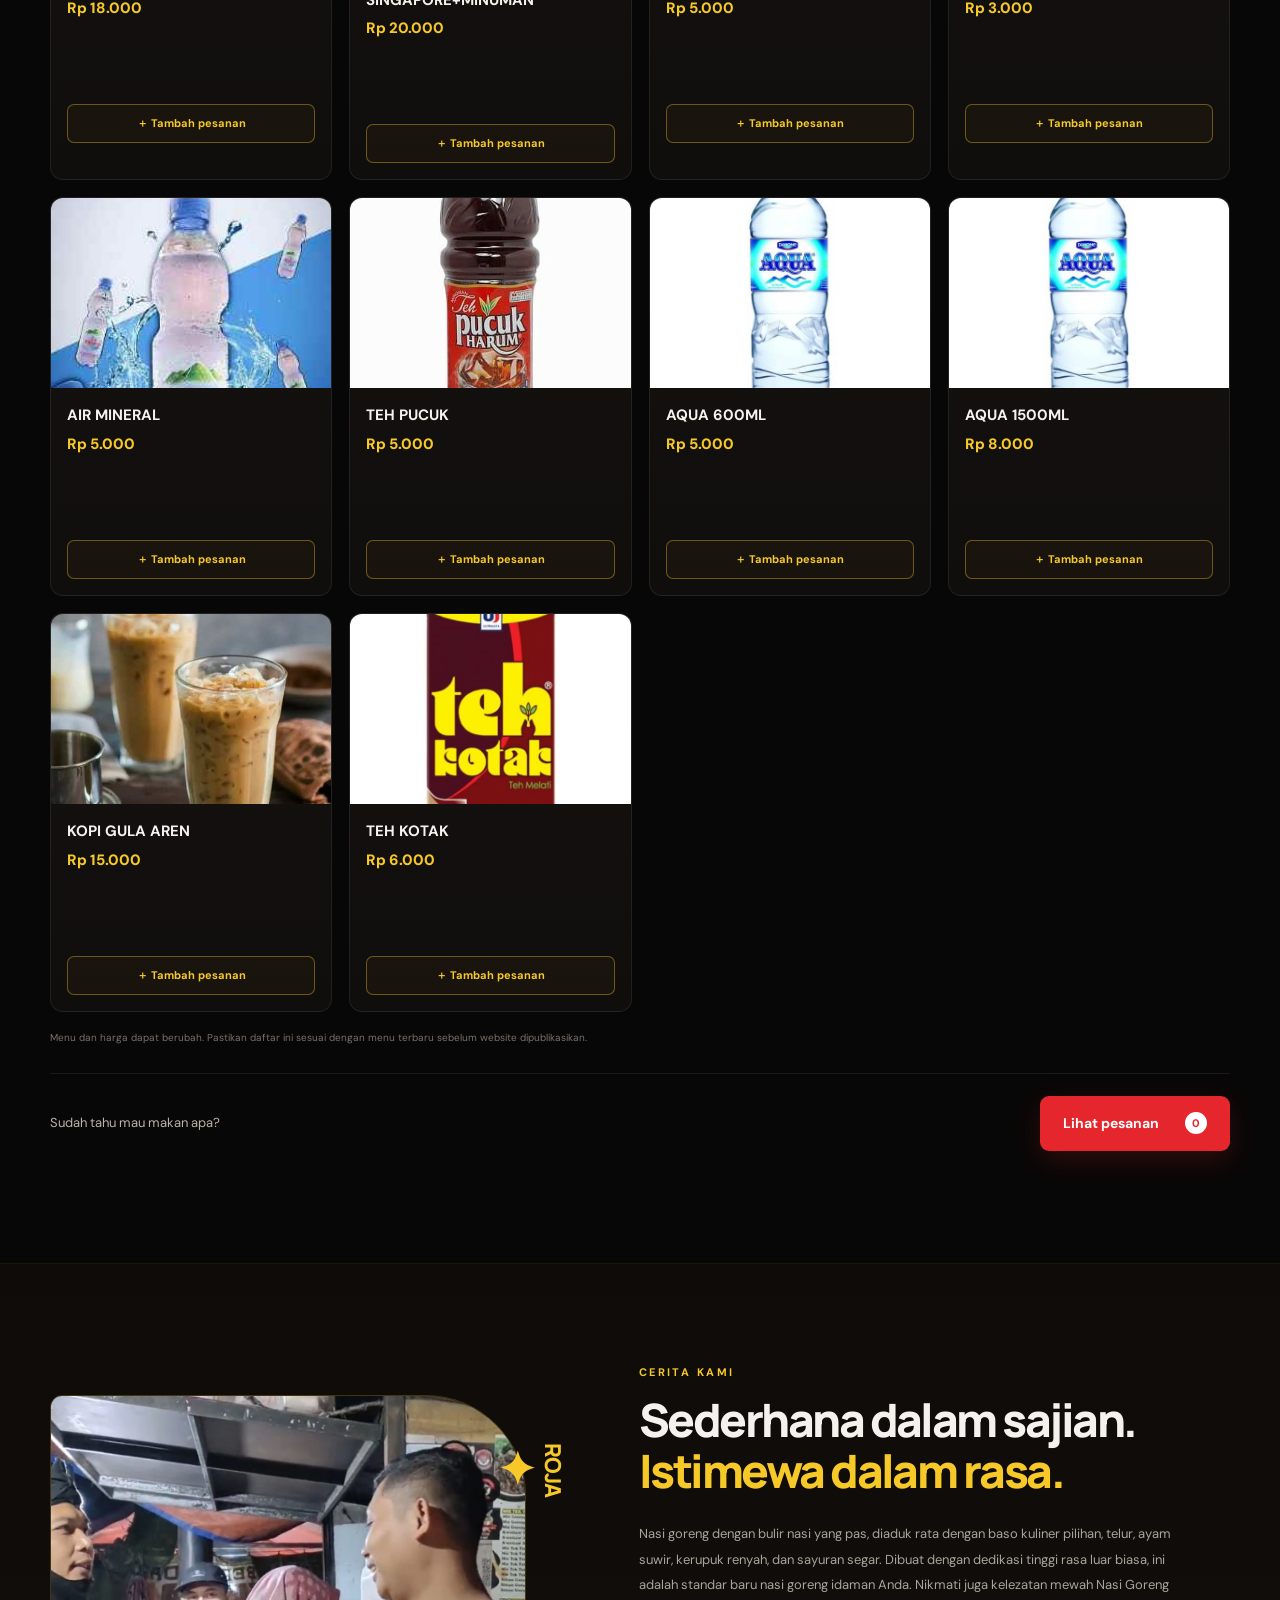
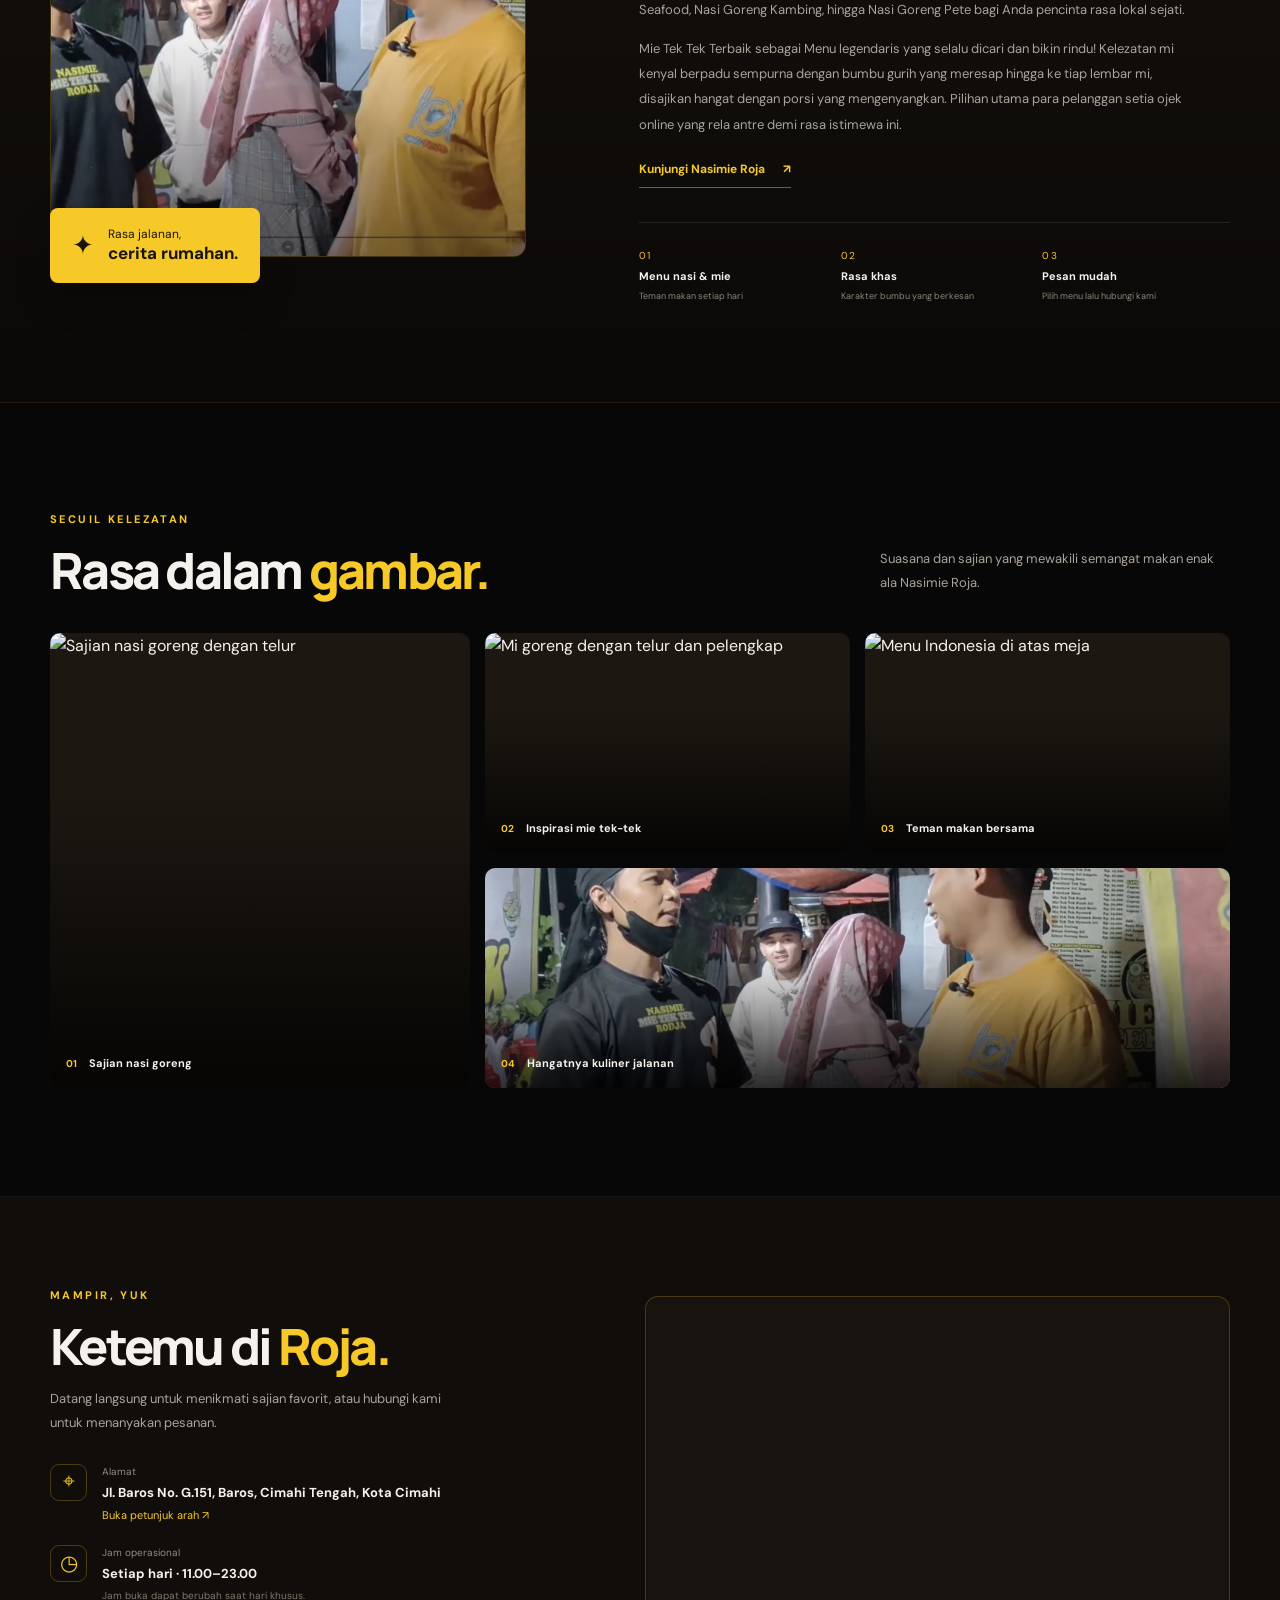
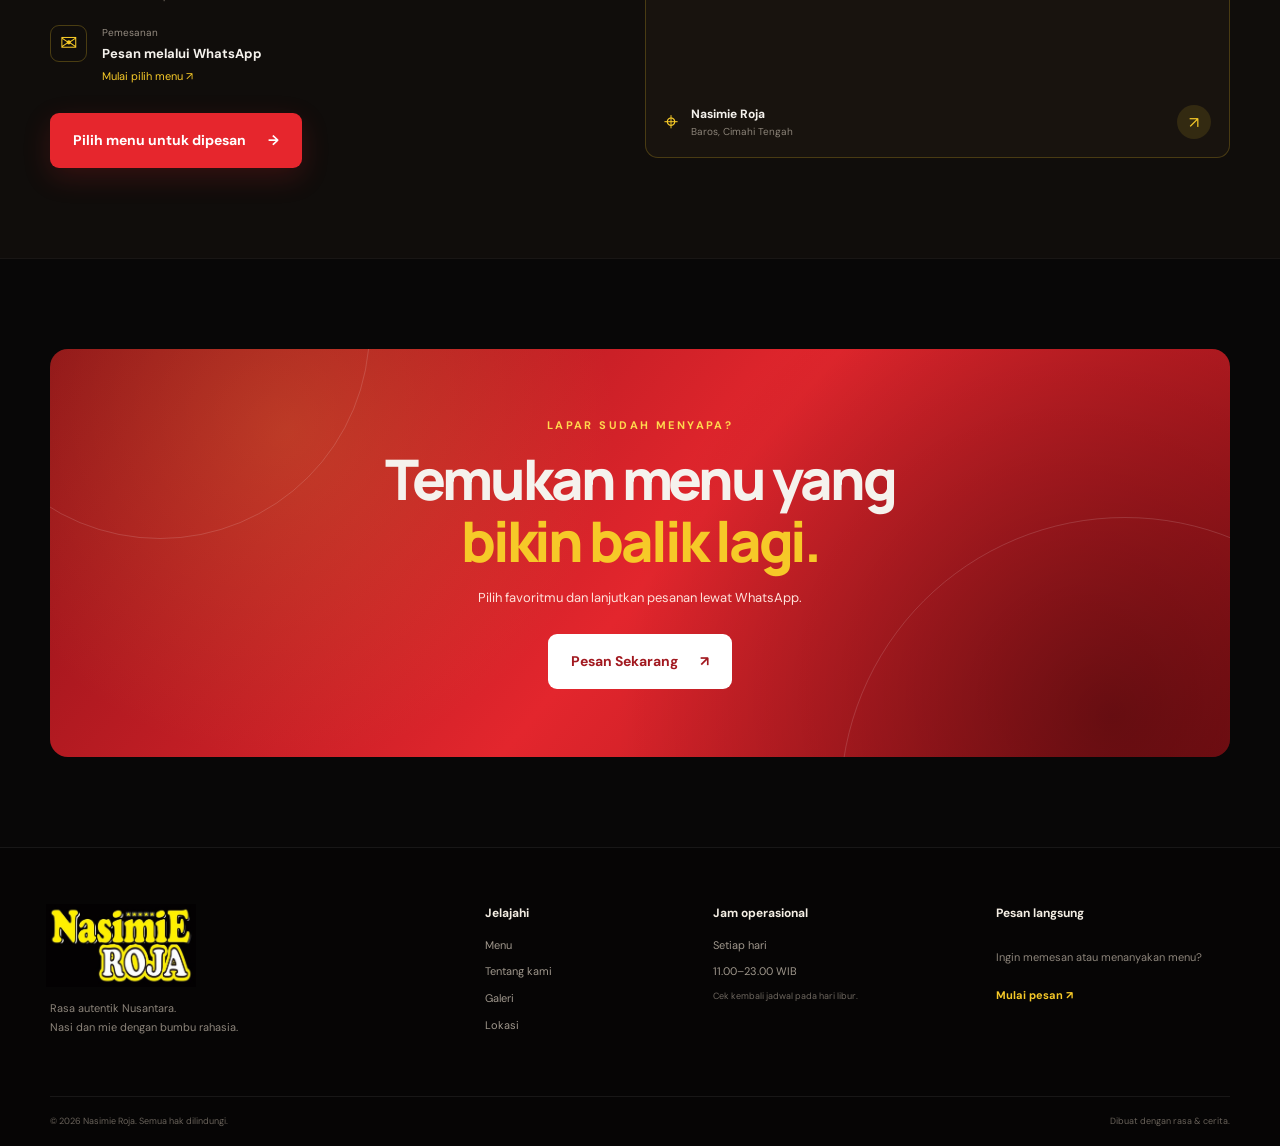
==== commit d16223d5: "Update index.html" ====
--- a/index.html
+++ b/index.html
@@ -95,7 +95,7 @@
           <div class="story-label"><span class="label-star">✦</span><span>Rasa jalanan,<br><b>cerita rumahan.</b></span></div>
           <div class="story-deco">ROJA<br><span>✦</span></div>
         </div>
-        <div class="story-copy"><p class="eyebrow">CERITA KAMI</p><h2 id="story-title">Sederhana dalam sajian.<br><span class="gold-text">Istimewa dalam rasa.</span></h2><p>Nasi goreng dengan bulir nasi yang pas, diaduk rata dengan baso kuliner pilihan, telur, ayam suwir, kerupuk renyah, dan sayuran segar. Dibuat dengan dedikasi tinggi rasa luar biasa, ini adalah standar baru nasi goreng idaman Anda.</p><p> Mie Tek Tek Terbaik sebagai Menu legendaris yang selalu dicari dan bikin rindu! Kelezatan mi kenyal berpadu sempurna dengan bumbu gurih yang meresap hingga ke tiap lembar mi, disajikan hangat dengan porsi yang mengenyangkan. Pilihan utama para pelanggan setia ojek online yang rela antre demi rasa istimewa ini.</p><a class="text-link" href="#lokasi">Kunjungi Nasimie Roja <span aria-hidden="true">↗</span></a>
+        <div class="story-copy"><p class="eyebrow">CERITA KAMI</p><h2 id="story-title">Sederhana dalam sajian.<br><span class="gold-text">Istimewa dalam rasa.</span></h2><p>Nasi goreng dengan bulir nasi yang pas, diaduk rata dengan baso kuliner pilihan, telur, ayam suwir, kerupuk renyah, dan sayuran segar. Dibuat dengan dedikasi tinggi rasa luar biasa, ini adalah standar baru nasi goreng idaman Anda. Nikmati juga kelezatan mewah Nasi Goreng Seafood, Nasi Goreng Kambing, hingga Nasi Goreng Pete bagi Anda pencinta rasa lokal sejati.</p><p> Mie Tek Tek Terbaik sebagai Menu legendaris yang selalu dicari dan bikin rindu! Kelezatan mi kenyal berpadu sempurna dengan bumbu gurih yang meresap hingga ke tiap lembar mi, disajikan hangat dengan porsi yang mengenyangkan. Pilihan utama para pelanggan setia ojek online yang rela antre demi rasa istimewa ini.</p><a class="text-link" href="#lokasi">Kunjungi Nasimie Roja <span aria-hidden="true">↗</span></a>
           <div class="value-points"><div><span>01</span><b>Menu nasi & mie</b><small>Teman makan setiap hari</small></div><div><span>02</span><b>Rasa khas</b><small>Karakter bumbu yang berkesan</small></div><div><span>03</span><b>Pesan mudah</b><small>Pilih menu lalu hubungi kami</small></div></div>
         </div>
       </div>
